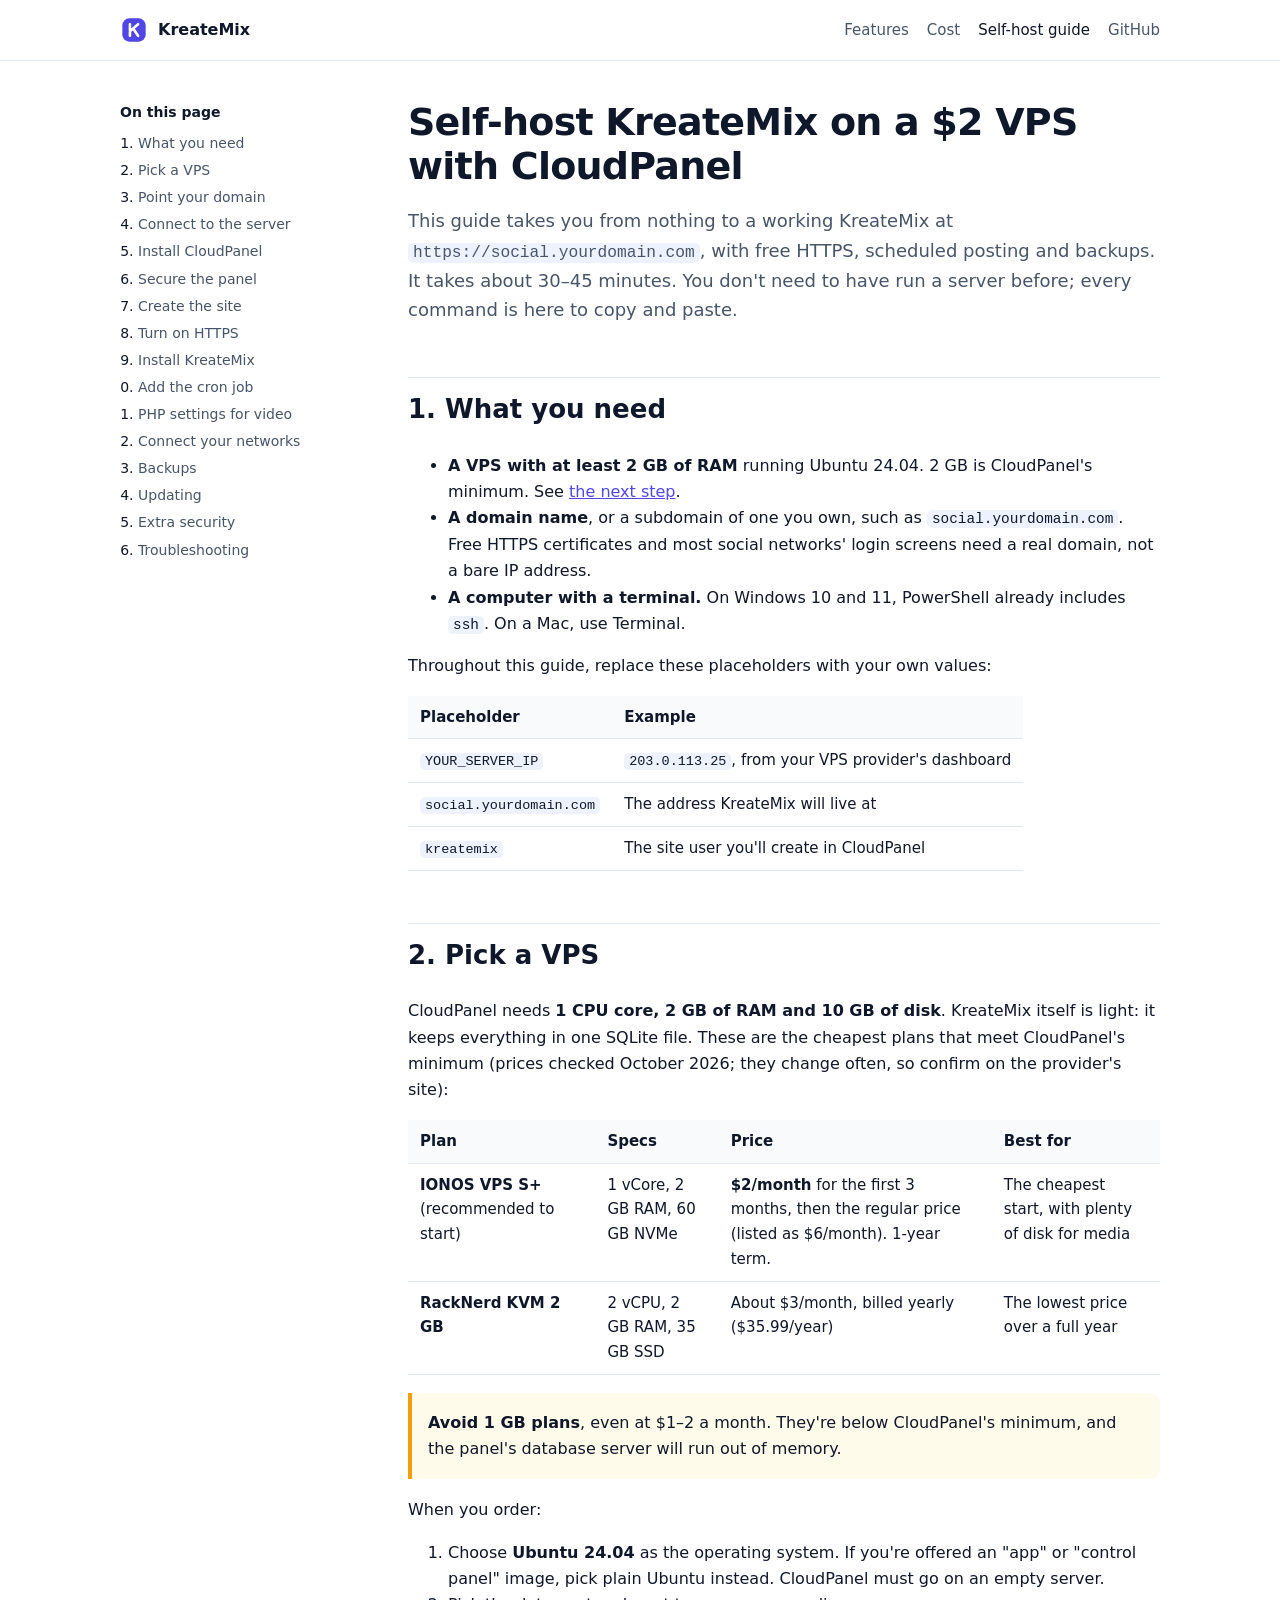
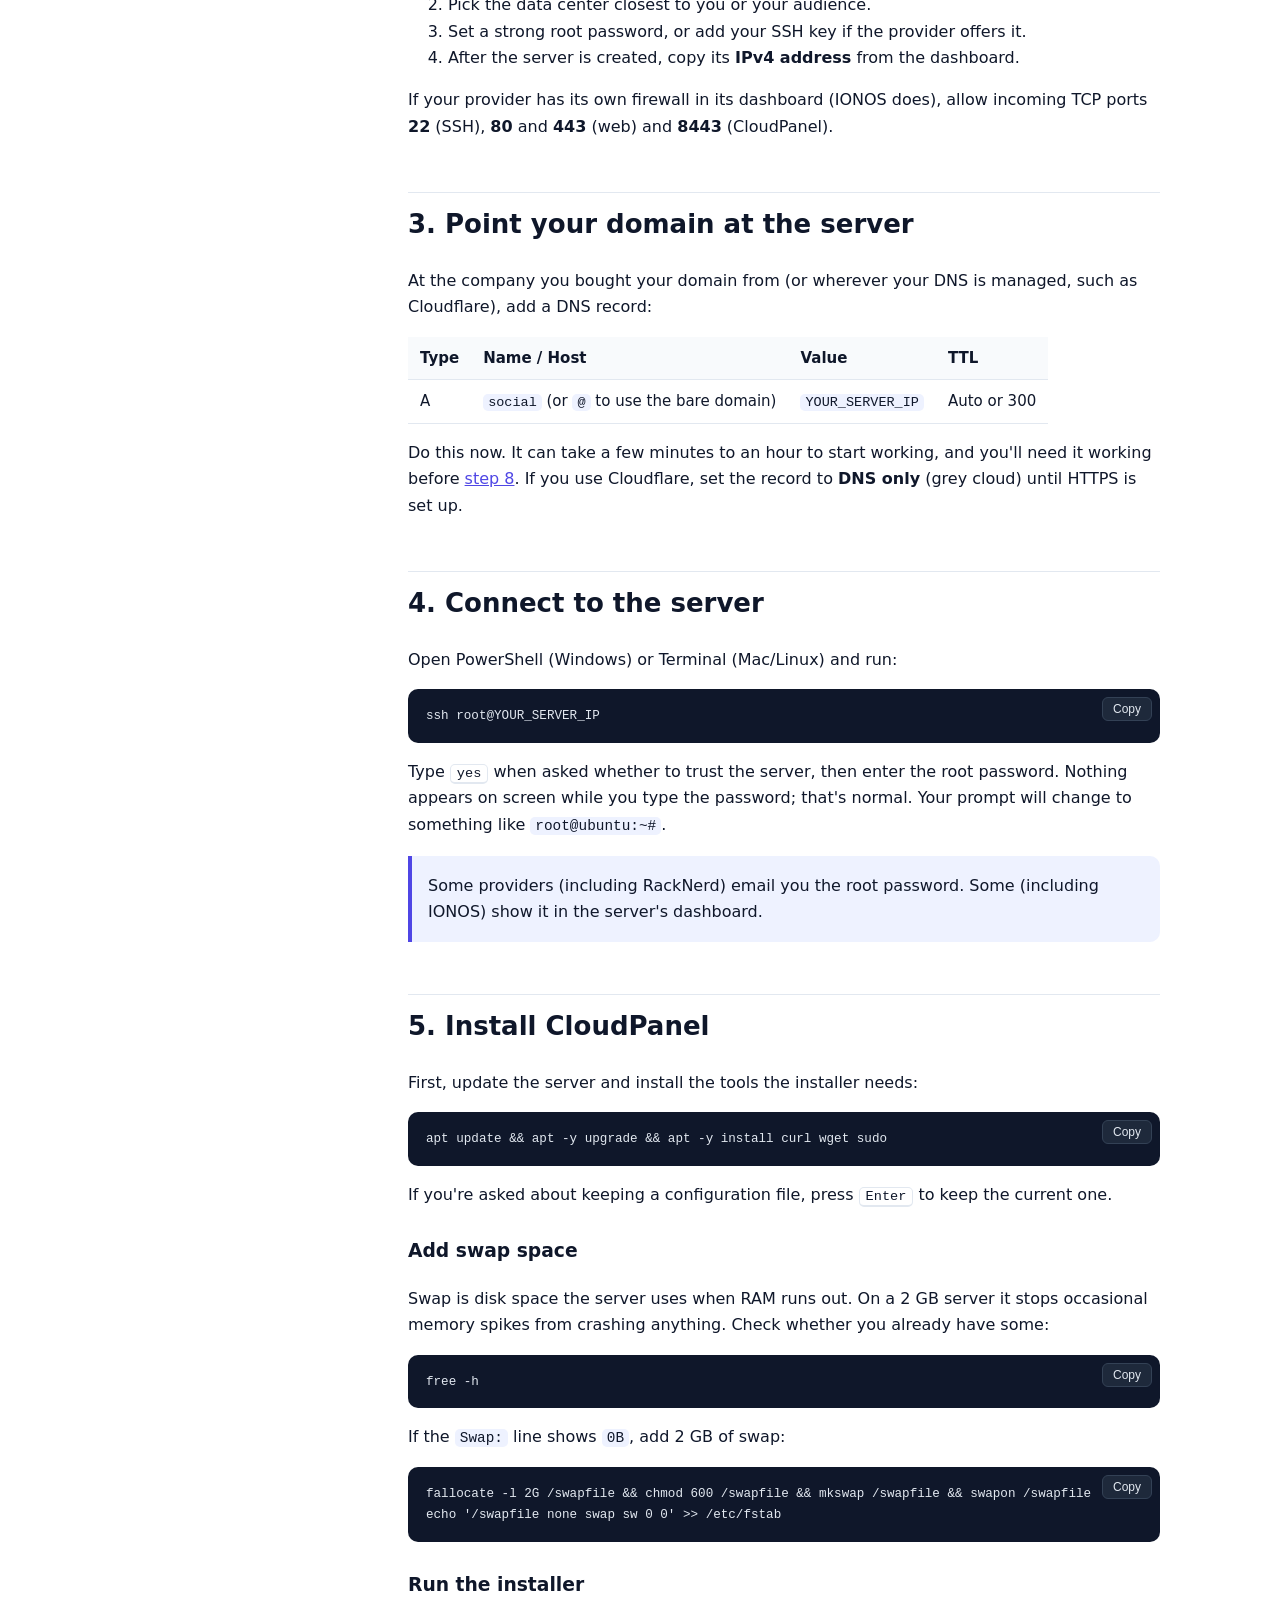
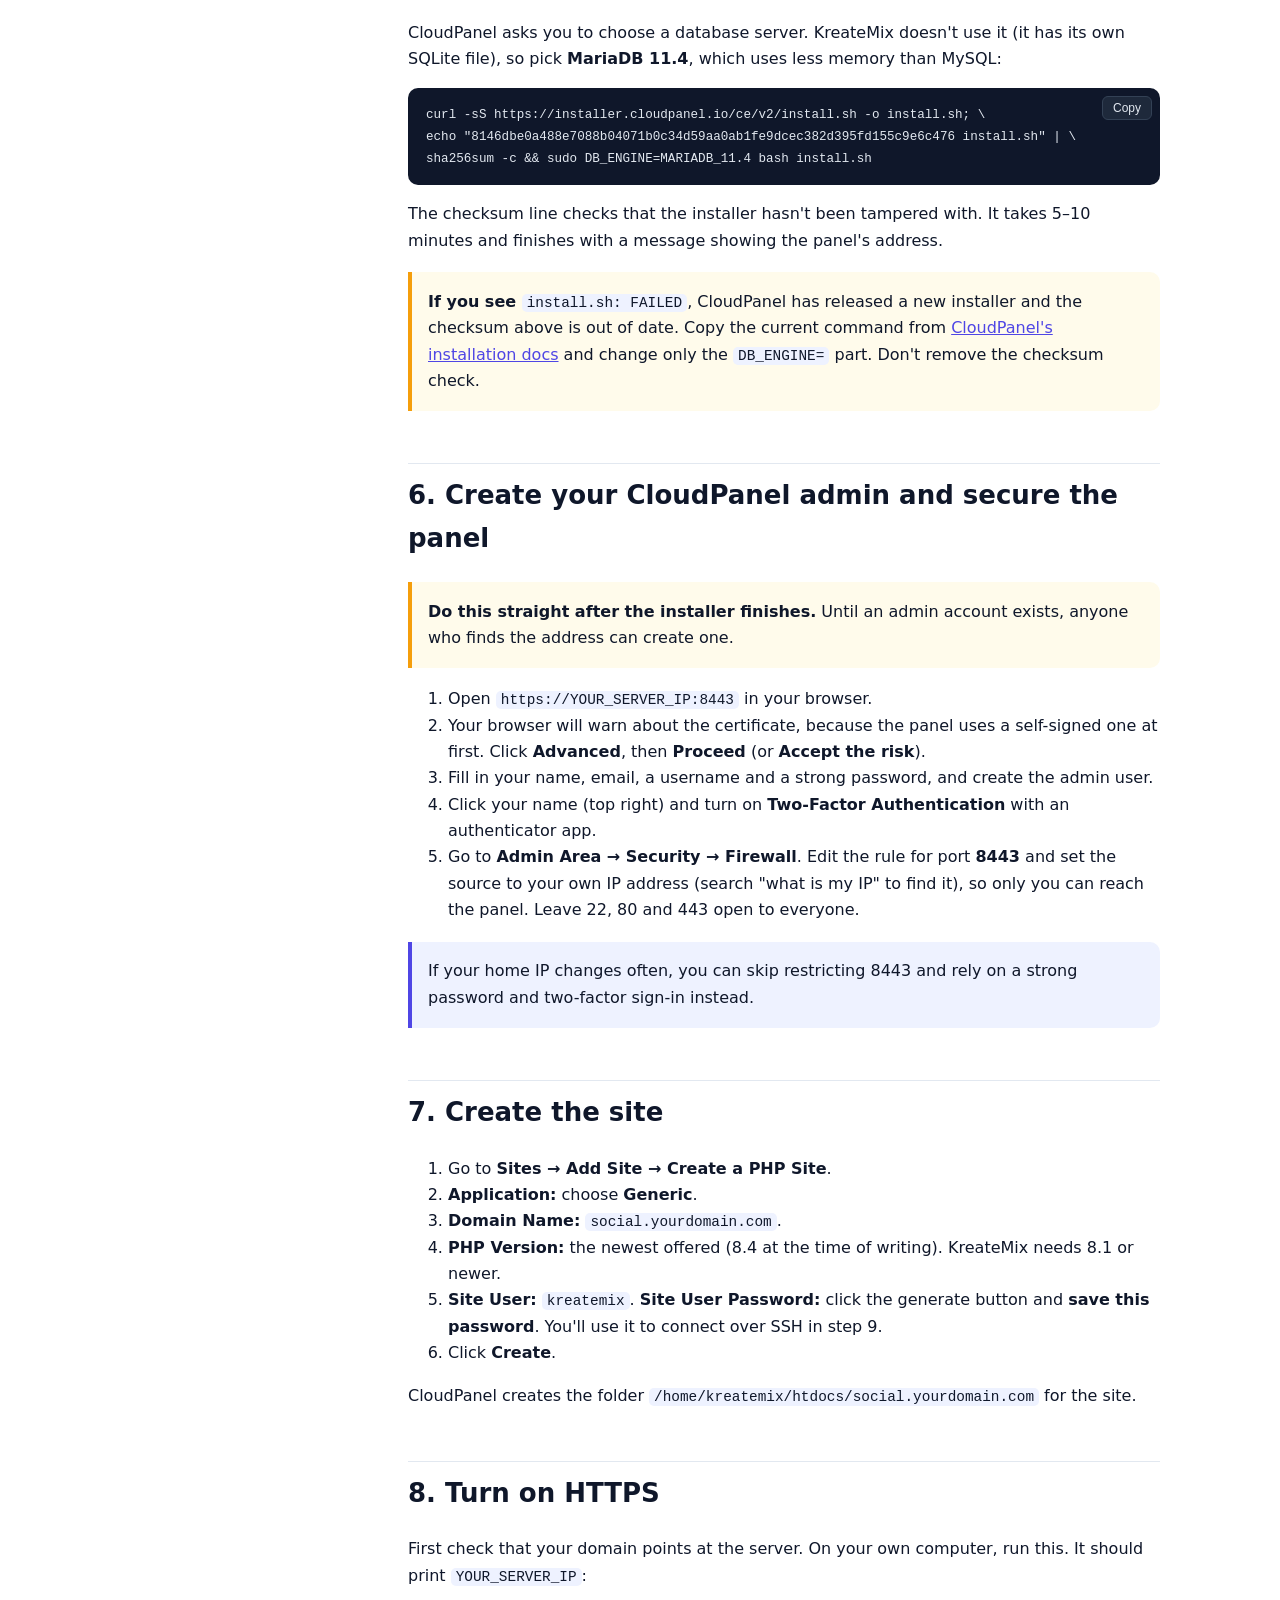
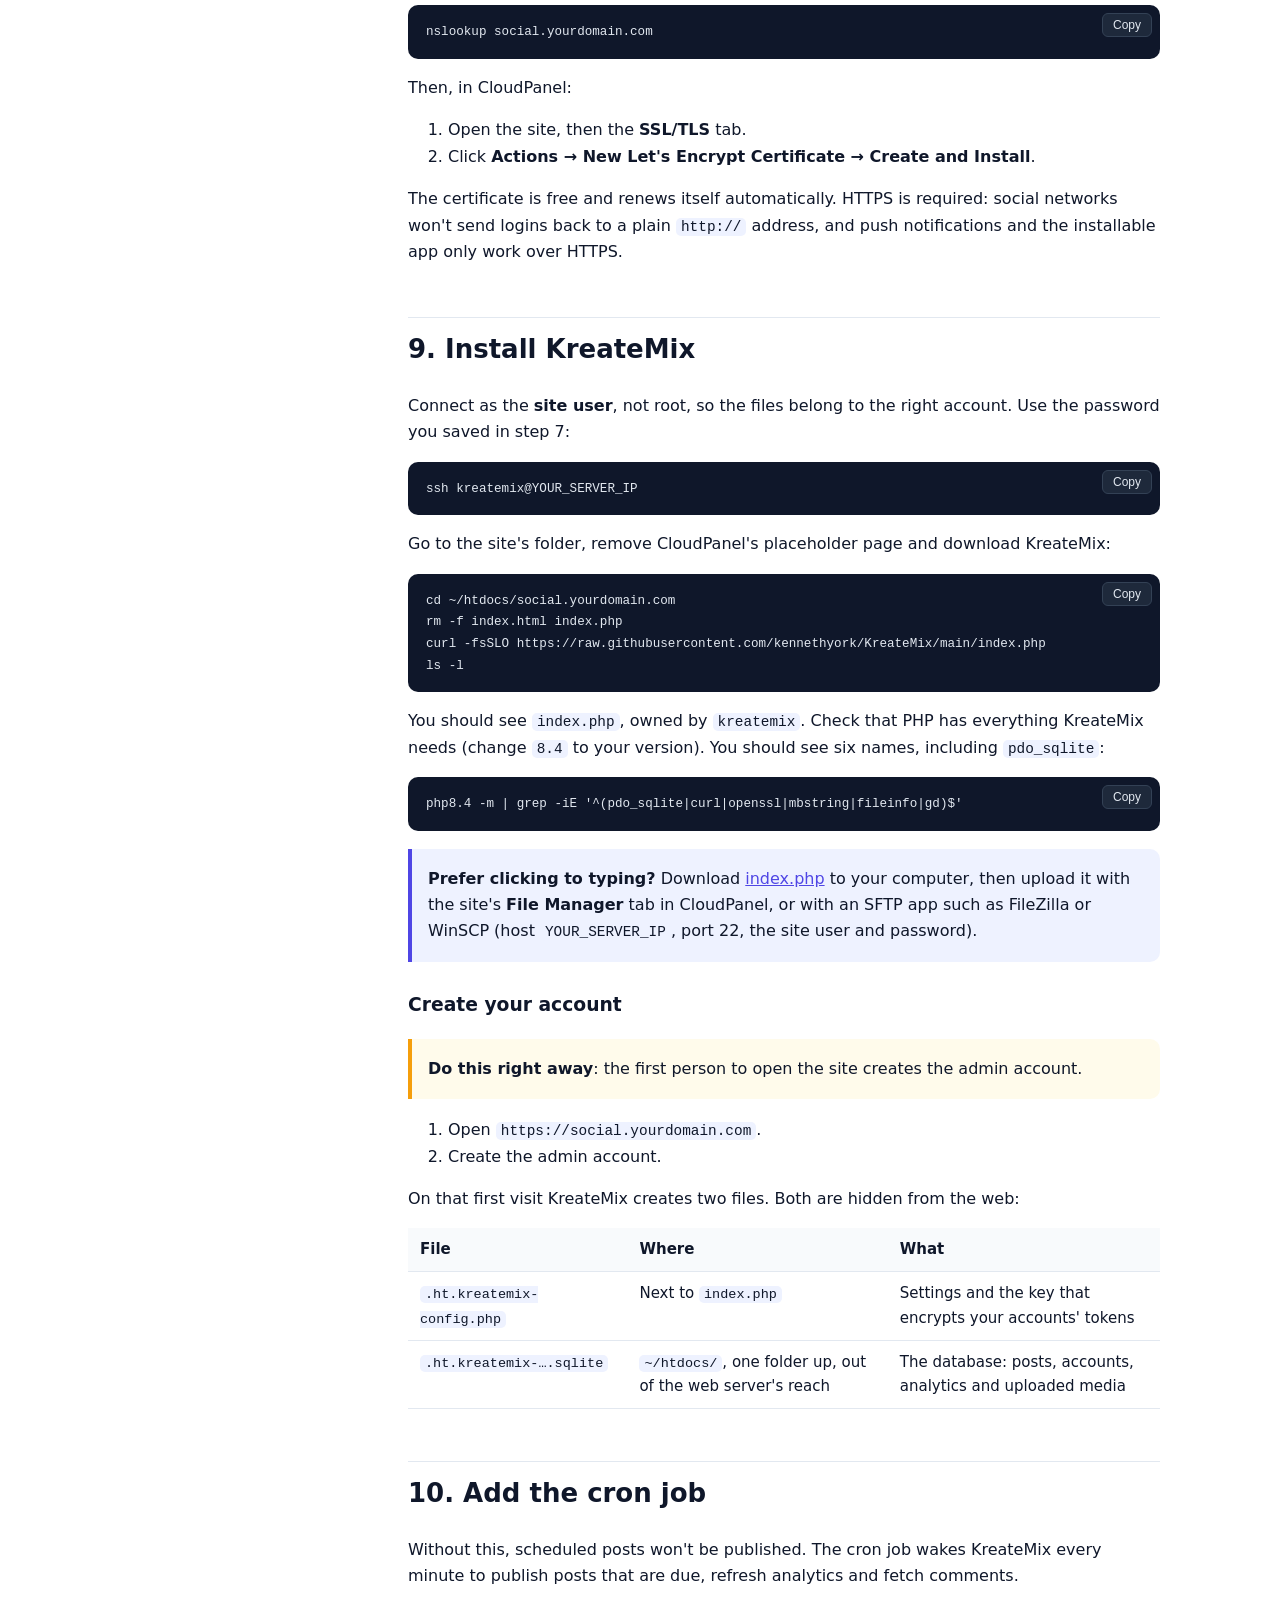
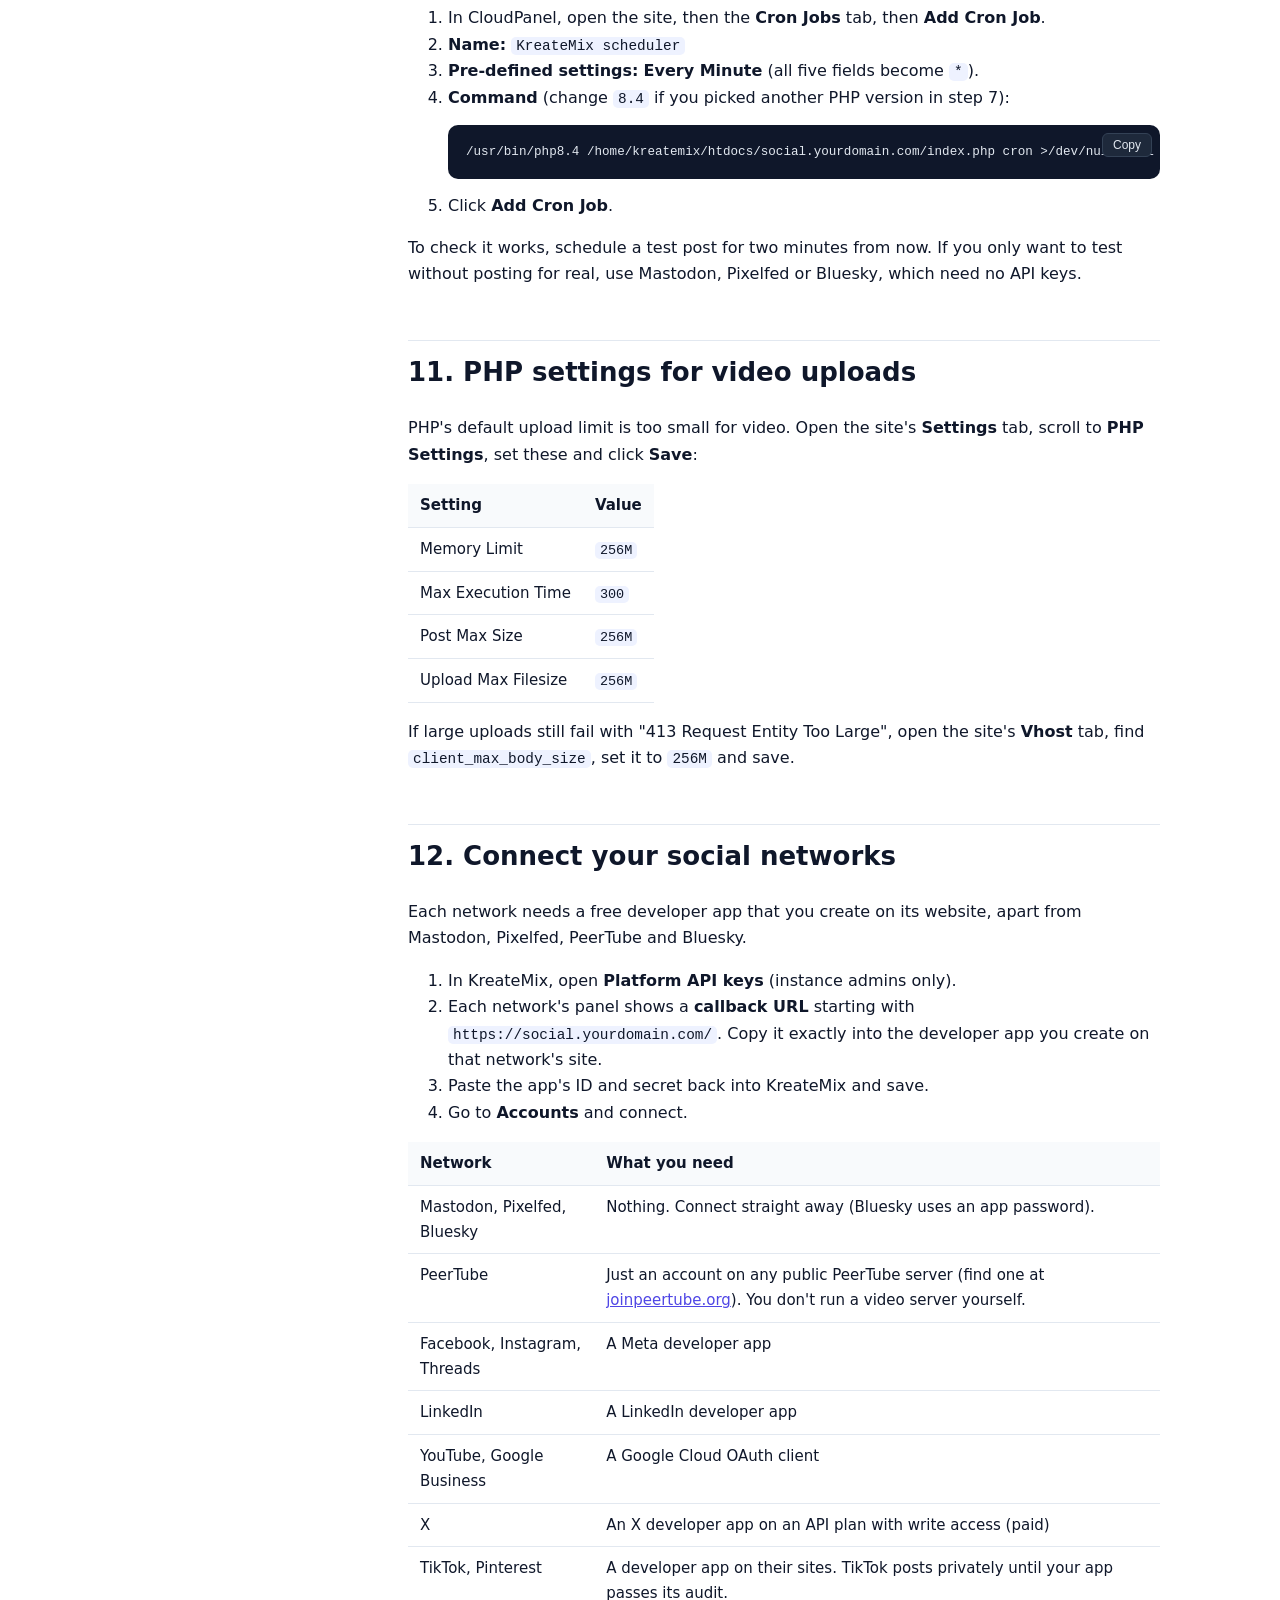
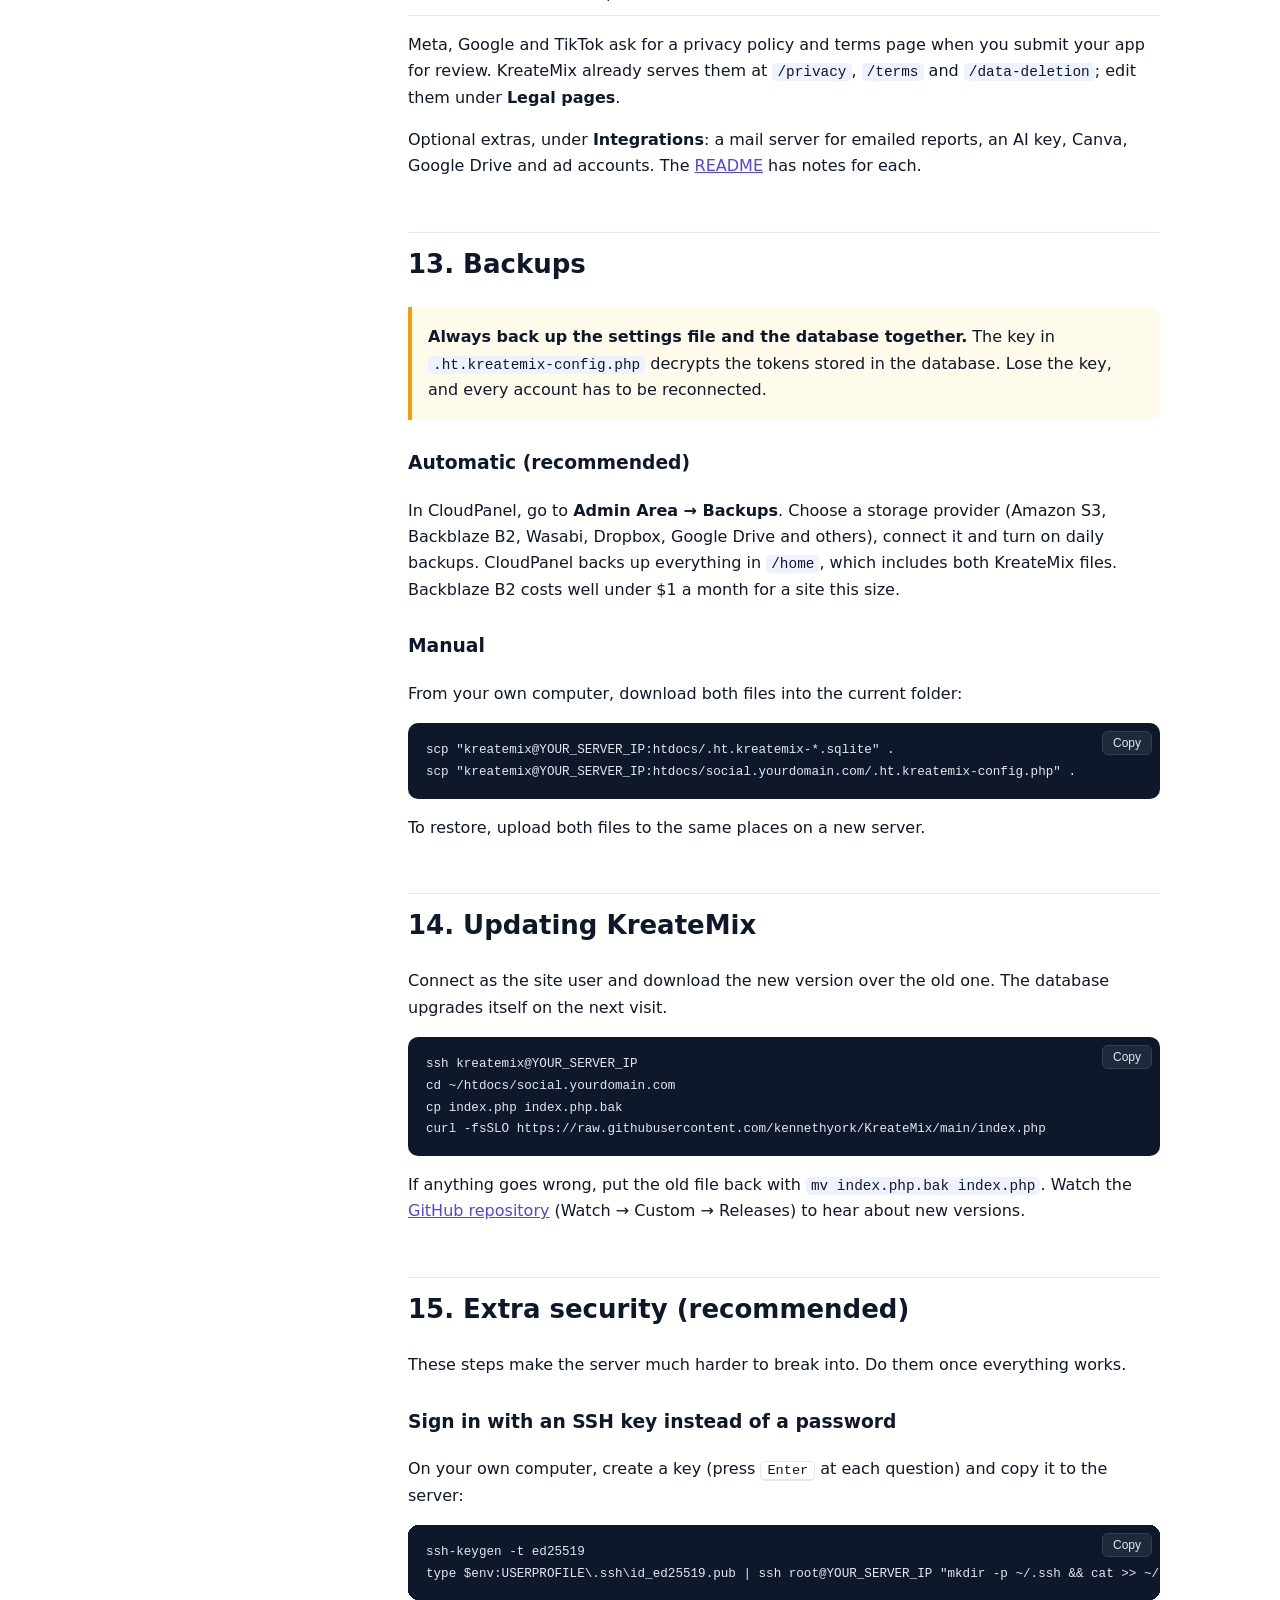
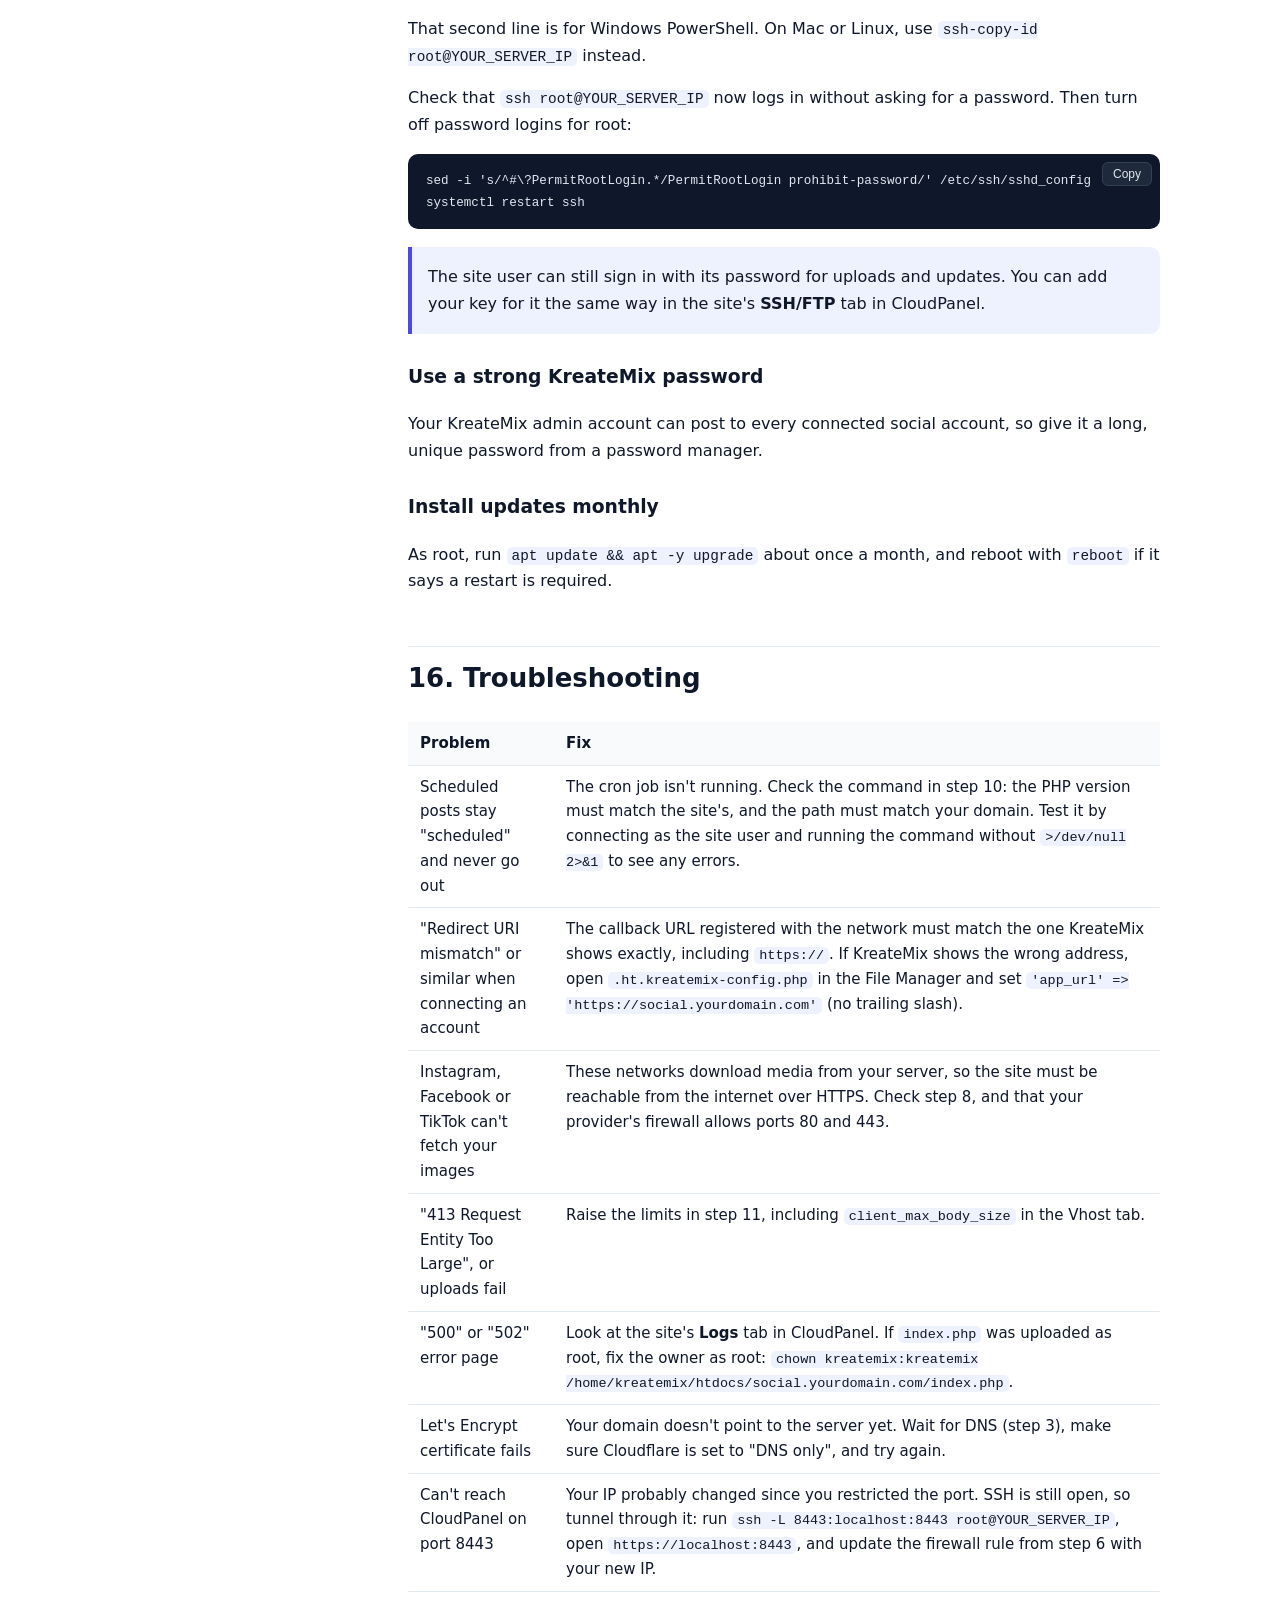
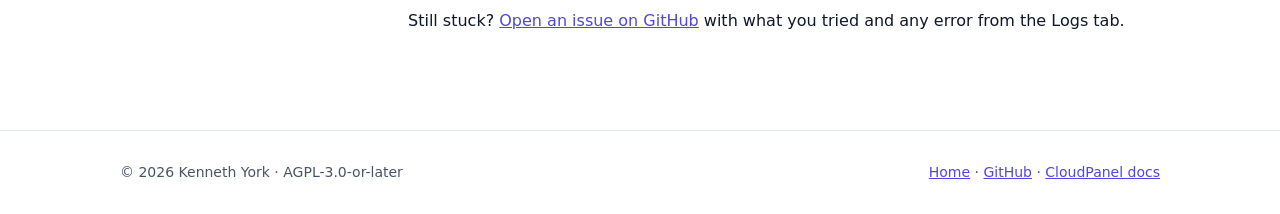
==== docs/self-host.html @ d2e367a1 "Add PeerTube provider for long-form video Posts to any public PeerTube server, so no video server of" ====
<!doctype html>
<html lang="en">
<head>
<meta charset="utf-8">
<meta name="viewport" content="width=device-width, initial-scale=1">
<title>Self-host KreateMix on a $2 VPS with CloudPanel</title>
<meta name="description" content="Step-by-step guide: rent a cheap VPS, install CloudPanel, and run KreateMix with HTTPS, cron and backups.">
<meta name="theme-color" content="#4f46e5">
<link rel="icon" href="favicon.svg" type="image/svg+xml">
<link rel="stylesheet" href="style.css">
</head>
<body>

<header class="top">
  <div class="wrap">
    <a class="brand" href="./"><img src="favicon.svg" alt="">KreateMix</a>
    <nav>
      <a href="./#features">Features</a>
      <a href="./#cost">Cost</a>
      <a href="self-host.html" aria-current="page">Self-host guide</a>
      <a href="https://github.com/kennethyork/KreateMix">GitHub</a>
    </nav>
  </div>
</header>

<div class="wrap guide">
  <aside class="toc">
    <strong>On this page</strong>
    <ol>
      <li><a href="#need">What you need</a></li>
      <li><a href="#vps">Pick a VPS</a></li>
      <li><a href="#dns">Point your domain</a></li>
      <li><a href="#ssh">Connect to the server</a></li>
      <li><a href="#cloudpanel">Install CloudPanel</a></li>
      <li><a href="#admin">Secure the panel</a></li>
      <li><a href="#site">Create the site</a></li>
      <li><a href="#ssl">Turn on HTTPS</a></li>
      <li><a href="#install">Install KreateMix</a></li>
      <li><a href="#cron">Add the cron job</a></li>
      <li><a href="#php">PHP settings for video</a></li>
      <li><a href="#platforms">Connect your networks</a></li>
      <li><a href="#backups">Backups</a></li>
      <li><a href="#updates">Updating</a></li>
      <li><a href="#harden">Extra security</a></li>
      <li><a href="#trouble">Troubleshooting</a></li>
    </ol>
  </aside>

  <article class="content">
    <h1>Self-host KreateMix on a $2 VPS with CloudPanel</h1>
    <p class="lead">This guide takes you from nothing to a working KreateMix at <code>https://social.yourdomain.com</code>, with free HTTPS, scheduled posting and backups. It takes about 30–45 minutes. You don't need to have run a server before; every command is here to copy and paste.</p>

    <h2 id="need">1. What you need</h2>
    <ul>
      <li><strong>A VPS with at least 2 GB of RAM</strong> running Ubuntu 24.04. 2 GB is CloudPanel's minimum. See <a href="#vps">the next step</a>.</li>
      <li><strong>A domain name</strong>, or a subdomain of one you own, such as <code>social.yourdomain.com</code>. Free HTTPS certificates and most social networks' login screens need a real domain, not a bare IP address.</li>
      <li><strong>A computer with a terminal.</strong> On Windows 10 and 11, PowerShell already includes <code>ssh</code>. On a Mac, use Terminal.</li>
    </ul>
    <p>Throughout this guide, replace these placeholders with your own values:</p>
    <table>
      <tr><th>Placeholder</th><th>Example</th></tr>
      <tr><td><code>YOUR_SERVER_IP</code></td><td><code>203.0.113.25</code>, from your VPS provider's dashboard</td></tr>
      <tr><td><code>social.yourdomain.com</code></td><td>The address KreateMix will live at</td></tr>
      <tr><td><code>kreatemix</code></td><td>The site user you'll create in CloudPanel</td></tr>
    </table>

    <h2 id="vps">2. Pick a VPS</h2>
    <p>CloudPanel needs <strong>1 CPU core, 2 GB of RAM and 10 GB of disk</strong>. KreateMix itself is light: it keeps everything in one SQLite file. These are the cheapest plans that meet CloudPanel's minimum (prices checked October 2026; they change often, so confirm on the provider's site):</p>
    <table>
      <tr><th>Plan</th><th>Specs</th><th>Price</th><th>Best for</th></tr>
      <tr>
        <td><strong>IONOS VPS S+</strong> (recommended to start)</td>
        <td>1 vCore, 2 GB RAM, 60 GB NVMe</td>
        <td><strong>$2/month</strong> for the first 3 months, then the regular price (listed as $6/month). 1-year term.</td>
        <td>The cheapest start, with plenty of disk for media</td>
      </tr>
      <tr>
        <td><strong>RackNerd KVM 2 GB</strong></td>
        <td>2 vCPU, 2 GB RAM, 35 GB SSD</td>
        <td>About $3/month, billed yearly ($35.99/year)</td>
        <td>The lowest price over a full year</td>
      </tr>
    </table>
    <div class="warn">
      <p><strong>Avoid 1 GB plans</strong>, even at $1–2 a month. They're below CloudPanel's minimum, and the panel's database server will run out of memory.</p>
    </div>
    <p>When you order:</p>
    <ol>
      <li>Choose <strong>Ubuntu 24.04</strong> as the operating system. If you're offered an "app" or "control panel" image, pick plain Ubuntu instead. CloudPanel must go on an empty server.</li>
      <li>Pick the data center closest to you or your audience.</li>
      <li>Set a strong root password, or add your SSH key if the provider offers it.</li>
      <li>After the server is created, copy its <strong>IPv4 address</strong> from the dashboard.</li>
    </ol>
    <p>If your provider has its own firewall in its dashboard (IONOS does), allow incoming TCP ports <strong>22</strong> (SSH), <strong>80</strong> and <strong>443</strong> (web) and <strong>8443</strong> (CloudPanel).</p>

    <h2 id="dns">3. Point your domain at the server</h2>
    <p>At the company you bought your domain from (or wherever your DNS is managed, such as Cloudflare), add a DNS record:</p>
    <table>
      <tr><th>Type</th><th>Name / Host</th><th>Value</th><th>TTL</th></tr>
      <tr><td>A</td><td><code>social</code> (or <code>@</code> to use the bare domain)</td><td><code>YOUR_SERVER_IP</code></td><td>Auto or 300</td></tr>
    </table>
    <p>Do this now. It can take a few minutes to an hour to start working, and you'll need it working before <a href="#ssl">step 8</a>. If you use Cloudflare, set the record to <strong>DNS only</strong> (grey cloud) until HTTPS is set up.</p>

    <h2 id="ssh">4. Connect to the server</h2>
    <p>Open PowerShell (Windows) or Terminal (Mac/Linux) and run:</p>
    <pre><code>ssh root@YOUR_SERVER_IP</code></pre>
    <p>Type <kbd>yes</kbd> when asked whether to trust the server, then enter the root password. Nothing appears on screen while you type the password; that's normal. Your prompt will change to something like <code>root@ubuntu:~#</code>.</p>
    <div class="note"><p>Some providers (including RackNerd) email you the root password. Some (including IONOS) show it in the server's dashboard.</p></div>

    <h2 id="cloudpanel">5. Install CloudPanel</h2>
    <p>First, update the server and install the tools the installer needs:</p>
    <pre><code>apt update &amp;&amp; apt -y upgrade &amp;&amp; apt -y install curl wget sudo</code></pre>
    <p>If you're asked about keeping a configuration file, press <kbd>Enter</kbd> to keep the current one.</p>

    <h3>Add swap space</h3>
    <p>Swap is disk space the server uses when RAM runs out. On a 2 GB server it stops occasional memory spikes from crashing anything. Check whether you already have some:</p>
    <pre><code>free -h</code></pre>
    <p>If the <code>Swap:</code> line shows <code>0B</code>, add 2 GB of swap:</p>
    <pre><code>fallocate -l 2G /swapfile &amp;&amp; chmod 600 /swapfile &amp;&amp; mkswap /swapfile &amp;&amp; swapon /swapfile
echo '/swapfile none swap sw 0 0' &gt;&gt; /etc/fstab</code></pre>

    <h3>Run the installer</h3>
    <p>CloudPanel asks you to choose a database server. KreateMix doesn't use it (it has its own SQLite file), so pick <strong>MariaDB 11.4</strong>, which uses less memory than MySQL:</p>
    <pre><code>curl -sS https://installer.cloudpanel.io/ce/v2/install.sh -o install.sh; \
echo "8146dbe0a488e7088b04071b0c34d59aa0ab1fe9dcec382d395fd155c9e6c476 install.sh" | \
sha256sum -c &amp;&amp; sudo DB_ENGINE=MARIADB_11.4 bash install.sh</code></pre>
    <p>The checksum line checks that the installer hasn't been tampered with. It takes 5–10 minutes and finishes with a message showing the panel's address.</p>
    <div class="warn">
      <p><strong>If you see <code>install.sh: FAILED</code></strong>, CloudPanel has released a new installer and the checksum above is out of date. Copy the current command from <a href="https://www.cloudpanel.io/docs/v2/getting-started/other/">CloudPanel's installation docs</a> and change only the <code>DB_ENGINE=</code> part. Don't remove the checksum check.</p>
    </div>

    <h2 id="admin">6. Create your CloudPanel admin and secure the panel</h2>
    <div class="warn"><p><strong>Do this straight after the installer finishes.</strong> Until an admin account exists, anyone who finds the address can create one.</p></div>
    <ol>
      <li>Open <code>https://YOUR_SERVER_IP:8443</code> in your browser.</li>
      <li>Your browser will warn about the certificate, because the panel uses a self-signed one at first. Click <strong>Advanced</strong>, then <strong>Proceed</strong> (or <strong>Accept the risk</strong>).</li>
      <li>Fill in your name, email, a username and a strong password, and create the admin user.</li>
      <li>Click your name (top right) and turn on <strong>Two-Factor Authentication</strong> with an authenticator app.</li>
      <li>Go to <strong>Admin Area → Security → Firewall</strong>. Edit the rule for port <strong>8443</strong> and set the source to your own IP address (search "what is my IP" to find it), so only you can reach the panel. Leave 22, 80 and 443 open to everyone.</li>
    </ol>
    <div class="note"><p>If your home IP changes often, you can skip restricting 8443 and rely on a strong password and two-factor sign-in instead.</p></div>

    <h2 id="site">7. Create the site</h2>
    <ol>
      <li>Go to <strong>Sites → Add Site → Create a PHP Site</strong>.</li>
      <li><strong>Application:</strong> choose <strong>Generic</strong>.</li>
      <li><strong>Domain Name:</strong> <code>social.yourdomain.com</code>.</li>
      <li><strong>PHP Version:</strong> the newest offered (8.4 at the time of writing). KreateMix needs 8.1 or newer.</li>
      <li><strong>Site User:</strong> <code>kreatemix</code>. <strong>Site User Password:</strong> click the generate button and <strong>save this password</strong>. You'll use it to connect over SSH in step 9.</li>
      <li>Click <strong>Create</strong>.</li>
    </ol>
    <p>CloudPanel creates the folder <code>/home/kreatemix/htdocs/social.yourdomain.com</code> for the site.</p>

    <h2 id="ssl">8. Turn on HTTPS</h2>
    <p>First check that your domain points at the server. On your own computer, run this. It should print <code>YOUR_SERVER_IP</code>:</p>
    <pre><code>nslookup social.yourdomain.com</code></pre>
    <p>Then, in CloudPanel:</p>
    <ol>
      <li>Open the site, then the <strong>SSL/TLS</strong> tab.</li>
      <li>Click <strong>Actions → New Let's Encrypt Certificate → Create and Install</strong>.</li>
    </ol>
    <p>The certificate is free and renews itself automatically. HTTPS is required: social networks won't send logins back to a plain <code>http://</code> address, and push notifications and the installable app only work over HTTPS.</p>

    <h2 id="install">9. Install KreateMix</h2>
    <p>Connect as the <strong>site user</strong>, not root, so the files belong to the right account. Use the password you saved in step 7:</p>
    <pre><code>ssh kreatemix@YOUR_SERVER_IP</code></pre>
    <p>Go to the site's folder, remove CloudPanel's placeholder page and download KreateMix:</p>
    <pre><code>cd ~/htdocs/social.yourdomain.com
rm -f index.html index.php
curl -fsSLO https://raw.githubusercontent.com/kennethyork/KreateMix/main/index.php
ls -l</code></pre>
    <p>You should see <code>index.php</code>, owned by <code>kreatemix</code>. Check that PHP has everything KreateMix needs (change <code>8.4</code> to your version). You should see six names, including <code>pdo_sqlite</code>:</p>
    <pre><code>php8.4 -m | grep -iE '^(pdo_sqlite|curl|openssl|mbstring|fileinfo|gd)$'</code></pre>
    <div class="note"><p><strong>Prefer clicking to typing?</strong> Download <a href="https://github.com/kennethyork/KreateMix/raw/main/index.php">index.php</a> to your computer, then upload it with the site's <strong>File Manager</strong> tab in CloudPanel, or with an SFTP app such as FileZilla or WinSCP (host <code>YOUR_SERVER_IP</code>, port 22, the site user and password).</p></div>

    <h3>Create your account</h3>
    <div class="warn"><p><strong>Do this right away</strong>: the first person to open the site creates the admin account.</p></div>
    <ol>
      <li>Open <code>https://social.yourdomain.com</code>.</li>
      <li>Create the admin account.</li>
    </ol>
    <p>On that first visit KreateMix creates two files. Both are hidden from the web:</p>
    <table>
      <tr><th>File</th><th>Where</th><th>What</th></tr>
      <tr><td><code>.ht.kreatemix-config.php</code></td><td>Next to <code>index.php</code></td><td>Settings and the key that encrypts your accounts' tokens</td></tr>
      <tr><td><code>.ht.kreatemix-….sqlite</code></td><td><code>~/htdocs/</code>, one folder up, out of the web server's reach</td><td>The database: posts, accounts, analytics and uploaded media</td></tr>
    </table>

    <h2 id="cron">10. Add the cron job</h2>
    <p>Without this, scheduled posts won't be published. The cron job wakes KreateMix every minute to publish posts that are due, refresh analytics and fetch comments.</p>
    <ol>
      <li>In CloudPanel, open the site, then the <strong>Cron Jobs</strong> tab, then <strong>Add Cron Job</strong>.</li>
      <li><strong>Name:</strong> <code>KreateMix scheduler</code></li>
      <li><strong>Pre-defined settings:</strong> <strong>Every Minute</strong> (all five fields become <code>*</code>).</li>
      <li><strong>Command</strong> (change <code>8.4</code> if you picked another PHP version in step 7):
        <pre><code>/usr/bin/php8.4 /home/kreatemix/htdocs/social.yourdomain.com/index.php cron &gt;/dev/null 2&gt;&amp;1</code></pre>
      </li>
      <li>Click <strong>Add Cron Job</strong>.</li>
    </ol>
    <p>To check it works, schedule a test post for two minutes from now. If you only want to test without posting for real, use Mastodon, Pixelfed or Bluesky, which need no API keys.</p>

    <h2 id="php">11. PHP settings for video uploads</h2>
    <p>PHP's default upload limit is too small for video. Open the site's <strong>Settings</strong> tab, scroll to <strong>PHP Settings</strong>, set these and click <strong>Save</strong>:</p>
    <table>
      <tr><th>Setting</th><th>Value</th></tr>
      <tr><td>Memory Limit</td><td><code>256M</code></td></tr>
      <tr><td>Max Execution Time</td><td><code>300</code></td></tr>
      <tr><td>Post Max Size</td><td><code>256M</code></td></tr>
      <tr><td>Upload Max Filesize</td><td><code>256M</code></td></tr>
    </table>
    <p>If large uploads still fail with "413 Request Entity Too Large", open the site's <strong>Vhost</strong> tab, find <code>client_max_body_size</code>, set it to <code>256M</code> and save.</p>

    <h2 id="platforms">12. Connect your social networks</h2>
    <p>Each network needs a free developer app that you create on its website, apart from Mastodon, Pixelfed, PeerTube and Bluesky.</p>
    <ol>
      <li>In KreateMix, open <strong>Platform API keys</strong> (instance admins only).</li>
      <li>Each network's panel shows a <strong>callback URL</strong> starting with <code>https://social.yourdomain.com/</code>. Copy it exactly into the developer app you create on that network's site.</li>
      <li>Paste the app's ID and secret back into KreateMix and save.</li>
      <li>Go to <strong>Accounts</strong> and connect.</li>
    </ol>
    <table>
      <tr><th>Network</th><th>What you need</th></tr>
      <tr><td>Mastodon, Pixelfed, Bluesky</td><td>Nothing. Connect straight away (Bluesky uses an app password).</td></tr>
      <tr><td>PeerTube</td><td>Just an account on any public PeerTube server (find one at <a href="https://joinpeertube.org/browse-content">joinpeertube.org</a>). You don't run a video server yourself.</td></tr>
      <tr><td>Facebook, Instagram, Threads</td><td>A Meta developer app</td></tr>
      <tr><td>LinkedIn</td><td>A LinkedIn developer app</td></tr>
      <tr><td>YouTube, Google Business</td><td>A Google Cloud OAuth client</td></tr>
      <tr><td>X</td><td>An X developer app on an API plan with write access (paid)</td></tr>
      <tr><td>TikTok, Pinterest</td><td>A developer app on their sites. TikTok posts privately until your app passes its audit.</td></tr>
    </table>
    <p>Meta, Google and TikTok ask for a privacy policy and terms page when you submit your app for review. KreateMix already serves them at <code>/privacy</code>, <code>/terms</code> and <code>/data-deletion</code>; edit them under <strong>Legal pages</strong>.</p>
    <p>Optional extras, under <strong>Integrations</strong>: a mail server for emailed reports, an AI key, Canva, Google Drive and ad accounts. The <a href="https://github.com/kennethyork/KreateMix#readme">README</a> has notes for each.</p>

    <h2 id="backups">13. Backups</h2>
    <div class="warn"><p><strong>Always back up the settings file and the database together.</strong> The key in <code>.ht.kreatemix-config.php</code> decrypts the tokens stored in the database. Lose the key, and every account has to be reconnected.</p></div>
    <h3>Automatic (recommended)</h3>
    <p>In CloudPanel, go to <strong>Admin Area → Backups</strong>. Choose a storage provider (Amazon S3, Backblaze B2, Wasabi, Dropbox, Google Drive and others), connect it and turn on daily backups. CloudPanel backs up everything in <code>/home</code>, which includes both KreateMix files. Backblaze B2 costs well under $1 a month for a site this size.</p>
    <h3>Manual</h3>
    <p>From your own computer, download both files into the current folder:</p>
    <pre><code>scp "kreatemix@YOUR_SERVER_IP:htdocs/.ht.kreatemix-*.sqlite" .
scp "kreatemix@YOUR_SERVER_IP:htdocs/social.yourdomain.com/.ht.kreatemix-config.php" .</code></pre>
    <p>To restore, upload both files to the same places on a new server.</p>

    <h2 id="updates">14. Updating KreateMix</h2>
    <p>Connect as the site user and download the new version over the old one. The database upgrades itself on the next visit.</p>
    <pre><code>ssh kreatemix@YOUR_SERVER_IP
cd ~/htdocs/social.yourdomain.com
cp index.php index.php.bak
curl -fsSLO https://raw.githubusercontent.com/kennethyork/KreateMix/main/index.php</code></pre>
    <p>If anything goes wrong, put the old file back with <code>mv index.php.bak index.php</code>. Watch the <a href="https://github.com/kennethyork/KreateMix">GitHub repository</a> (Watch → Custom → Releases) to hear about new versions.</p>

    <h2 id="harden">15. Extra security (recommended)</h2>
    <p>These steps make the server much harder to break into. Do them once everything works.</p>
    <h3>Sign in with an SSH key instead of a password</h3>
    <p>On your own computer, create a key (press <kbd>Enter</kbd> at each question) and copy it to the server:</p>
    <pre><code>ssh-keygen -t ed25519
type $env:USERPROFILE\.ssh\id_ed25519.pub | ssh root@YOUR_SERVER_IP "mkdir -p ~/.ssh &amp;&amp; cat &gt;&gt; ~/.ssh/authorized_keys"</code></pre>
    <p>That second line is for Windows PowerShell. On Mac or Linux, use <code>ssh-copy-id root@YOUR_SERVER_IP</code> instead.</p>
    <p>Check that <code>ssh root@YOUR_SERVER_IP</code> now logs in without asking for a password. Then turn off password logins for root:</p>
    <pre><code>sed -i 's/^#\?PermitRootLogin.*/PermitRootLogin prohibit-password/' /etc/ssh/sshd_config
systemctl restart ssh</code></pre>
    <div class="note"><p>The site user can still sign in with its password for uploads and updates. You can add your key for it the same way in the site's <strong>SSH/FTP</strong> tab in CloudPanel.</p></div>
    <h3>Use a strong KreateMix password</h3>
    <p>Your KreateMix admin account can post to every connected social account, so give it a long, unique password from a password manager.</p>
    <h3>Install updates monthly</h3>
    <p>As root, run <code>apt update &amp;&amp; apt -y upgrade</code> about once a month, and reboot with <code>reboot</code> if it says a restart is required.</p>

    <h2 id="trouble">16. Troubleshooting</h2>
    <table>
      <tr><th>Problem</th><th>Fix</th></tr>
      <tr>
        <td>Scheduled posts stay "scheduled" and never go out</td>
        <td>The cron job isn't running. Check the command in step 10: the PHP version must match the site's, and the path must match your domain. Test it by connecting as the site user and running the command without <code>&gt;/dev/null 2&gt;&amp;1</code> to see any errors.</td>
      </tr>
      <tr>
        <td>"Redirect URI mismatch" or similar when connecting an account</td>
        <td>The callback URL registered with the network must match the one KreateMix shows exactly, including <code>https://</code>. If KreateMix shows the wrong address, open <code>.ht.kreatemix-config.php</code> in the File Manager and set <code>'app_url' =&gt; 'https://social.yourdomain.com'</code> (no trailing slash).</td>
      </tr>
      <tr>
        <td>Instagram, Facebook or TikTok can't fetch your images</td>
        <td>These networks download media from your server, so the site must be reachable from the internet over HTTPS. Check step 8, and that your provider's firewall allows ports 80 and 443.</td>
      </tr>
      <tr>
        <td>"413 Request Entity Too Large", or uploads fail</td>
        <td>Raise the limits in step 11, including <code>client_max_body_size</code> in the Vhost tab.</td>
      </tr>
      <tr>
        <td>"500" or "502" error page</td>
        <td>Look at the site's <strong>Logs</strong> tab in CloudPanel. If <code>index.php</code> was uploaded as root, fix the owner as root: <code>chown kreatemix:kreatemix /home/kreatemix/htdocs/social.yourdomain.com/index.php</code>.</td>
      </tr>
      <tr>
        <td>Let's Encrypt certificate fails</td>
        <td>Your domain doesn't point to the server yet. Wait for DNS (step 3), make sure Cloudflare is set to "DNS only", and try again.</td>
      </tr>
      <tr>
        <td>Can't reach CloudPanel on port 8443</td>
        <td>Your IP probably changed since you restricted the port. SSH is still open, so tunnel through it: run <code>ssh -L 8443:localhost:8443 root@YOUR_SERVER_IP</code>, open <code>https://localhost:8443</code>, and update the firewall rule from step 6 with your new IP.</td>
      </tr>
    </table>
    <p>Still stuck? <a href="https://github.com/kennethyork/KreateMix/issues">Open an issue on GitHub</a> with what you tried and any error from the Logs tab.</p>
  </article>
</div>

<footer>
  <div class="wrap">
    <span>© 2026 Kenneth York · AGPL-3.0-or-later</span>
    <span><a href="./">Home</a> · <a href="https://github.com/kennethyork/KreateMix">GitHub</a> · <a href="https://www.cloudpanel.io/docs/v2/">CloudPanel docs</a></span>
  </div>
</footer>

<script src="script.js"></script>
</body>
</html>
---- docs/style.css ----
:root {
  --accent: #4f46e5;
  --accent-soft: #eef2ff;
  --bg: #ffffff;
  --bg-alt: #f8fafc;
  --text: #0f172a;
  --muted: #475569;
  --border: #e2e8f0;
  --code-bg: #0f172a;
  --code-text: #e2e8f0;
  --warn-bg: #fffbeb;
  --warn-border: #f59e0b;
  --radius: 12px;
}
@media (prefers-color-scheme: dark) {
  :root {
    --accent: #7c74ff;
    --accent-soft: #1e1b4b;
    --bg: #0b1020;
    --bg-alt: #111827;
    --text: #e5e7eb;
    --muted: #9ca3af;
    --border: #1f2937;
    --code-bg: #020617;
    --warn-bg: #2a2111;
  }
}
* { box-sizing: border-box; }
html { scroll-behavior: smooth; scroll-padding-top: 80px; }
body {
  margin: 0;
  font: 16px/1.65 system-ui, -apple-system, "Segoe UI", Roboto, sans-serif;
  color: var(--text);
  background: var(--bg);
}
a { color: var(--accent); }
img, svg { max-width: 100%; }
.wrap { max-width: 1080px; margin: 0 auto; padding: 0 20px; }

/* Header */
.top {
  position: sticky; top: 0; z-index: 10;
  background: color-mix(in srgb, var(--bg) 88%, transparent);
  backdrop-filter: blur(8px);
  border-bottom: 1px solid var(--border);
}
.top .wrap { display: flex; align-items: center; gap: 20px; height: 60px; }
.brand { display: flex; align-items: center; gap: 10px; font-weight: 700; color: var(--text); text-decoration: none; }
.brand img { width: 28px; height: 28px; }
.top nav { margin-left: auto; display: flex; gap: 18px; flex-wrap: wrap; }
.top nav a { color: var(--muted); text-decoration: none; font-size: 15px; }
.top nav a:hover, .top nav a[aria-current] { color: var(--text); }

/* Buttons */
.btn {
  display: inline-block; padding: 11px 20px; border-radius: 10px;
  font-weight: 600; text-decoration: none; border: 1px solid var(--border); color: var(--text);
}
.btn.primary { background: var(--accent); border-color: var(--accent); color: #fff; }
.btn:hover { filter: brightness(1.08); }

/* Hero */
.hero { padding: 80px 0 60px; text-align: center; }
.hero h1 { font-size: clamp(32px, 5vw, 52px); line-height: 1.1; margin: 0 0 18px; letter-spacing: -0.02em; }
.hero p.lead { font-size: 19px; color: var(--muted); max-width: 680px; margin: 0 auto 30px; }
.hero .actions { display: flex; gap: 12px; justify-content: center; flex-wrap: wrap; }
.pill {
  display: inline-block; margin-bottom: 18px; padding: 4px 12px; border-radius: 999px;
  background: var(--accent-soft); color: var(--accent); font-size: 14px; font-weight: 600;
}

/* Sections */
section { padding: 56px 0; }
section.alt { background: var(--bg-alt); border-block: 1px solid var(--border); }
section h2 { font-size: 30px; margin: 0 0 10px; letter-spacing: -0.01em; }
section .sub { color: var(--muted); margin: 0 0 30px; }
.grid { display: grid; gap: 18px; grid-template-columns: repeat(auto-fit, minmax(240px, 1fr)); }
.card { background: var(--bg); border: 1px solid var(--border); border-radius: var(--radius); padding: 20px; }
.card h3 { margin: 0 0 6px; font-size: 17px; }
.card p { margin: 0; color: var(--muted); font-size: 15px; }
.price { font-size: 34px; font-weight: 800; margin: 4px 0; }
.price small { font-size: 15px; font-weight: 500; color: var(--muted); }
ol.steps { padding-left: 22px; }
ol.steps li { margin-bottom: 8px; }

/* Guide layout */
.guide { display: grid; grid-template-columns: 240px 1fr; gap: 48px; padding: 40px 20px 80px; }
.toc { position: sticky; top: 84px; align-self: start; font-size: 14px; max-height: calc(100vh - 100px); overflow: auto; }
.toc strong { display: block; margin-bottom: 8px; }
.toc ol { padding-left: 18px; margin: 0; }
.toc li { margin: 4px 0; }
.toc a { color: var(--muted); text-decoration: none; }
.toc a:hover { color: var(--accent); }
.content { min-width: 0; }
.content h1 { font-size: 38px; line-height: 1.15; margin: 0 0 12px; letter-spacing: -0.02em; }
.content h2 { margin-top: 52px; padding-top: 10px; border-top: 1px solid var(--border); font-size: 26px; }
.content h3 { margin-top: 28px; }
.content .lead { font-size: 18px; color: var(--muted); }
@media (max-width: 860px) {
  .guide { grid-template-columns: 1fr; gap: 20px; }
  .toc { position: static; max-height: none; border: 1px solid var(--border); border-radius: var(--radius); padding: 16px; }
}

/* Code */
code { font: 0.9em ui-monospace, SFMono-Regular, Consolas, monospace; background: var(--accent-soft); padding: 1px 5px; border-radius: 5px; }
pre {
  position: relative; background: var(--code-bg); color: var(--code-text);
  padding: 16px 18px; border-radius: 10px; overflow-x: auto; font-size: 14px; line-height: 1.55;
}
pre code { background: none; padding: 0; color: inherit; }
.copy {
  position: absolute; top: 8px; right: 8px; padding: 4px 10px; font-size: 12px;
  border-radius: 6px; border: 1px solid #334155; background: #1e293b; color: #e2e8f0; cursor: pointer;
}
.copy:hover { background: #334155; }

/* Callouts and tables */
.note, .warn { border-left: 4px solid var(--accent); background: var(--accent-soft); padding: 12px 16px; border-radius: 0 10px 10px 0; margin: 18px 0; }
.warn { border-color: var(--warn-border); background: var(--warn-bg); }
.note p, .warn p { margin: 0.3em 0; }
table { width: 100%; border-collapse: collapse; margin: 16px 0; font-size: 15px; display: block; overflow-x: auto; }
th, td { text-align: left; padding: 9px 12px; border-bottom: 1px solid var(--border); vertical-align: top; }
th { background: var(--bg-alt); }
kbd { font: 0.85em ui-monospace, monospace; border: 1px solid var(--border); border-bottom-width: 2px; border-radius: 5px; padding: 1px 6px; }

footer { border-top: 1px solid var(--border); padding: 30px 0; color: var(--muted); font-size: 14px; }
footer .wrap { display: flex; gap: 16px; flex-wrap: wrap; justify-content: space-between; }
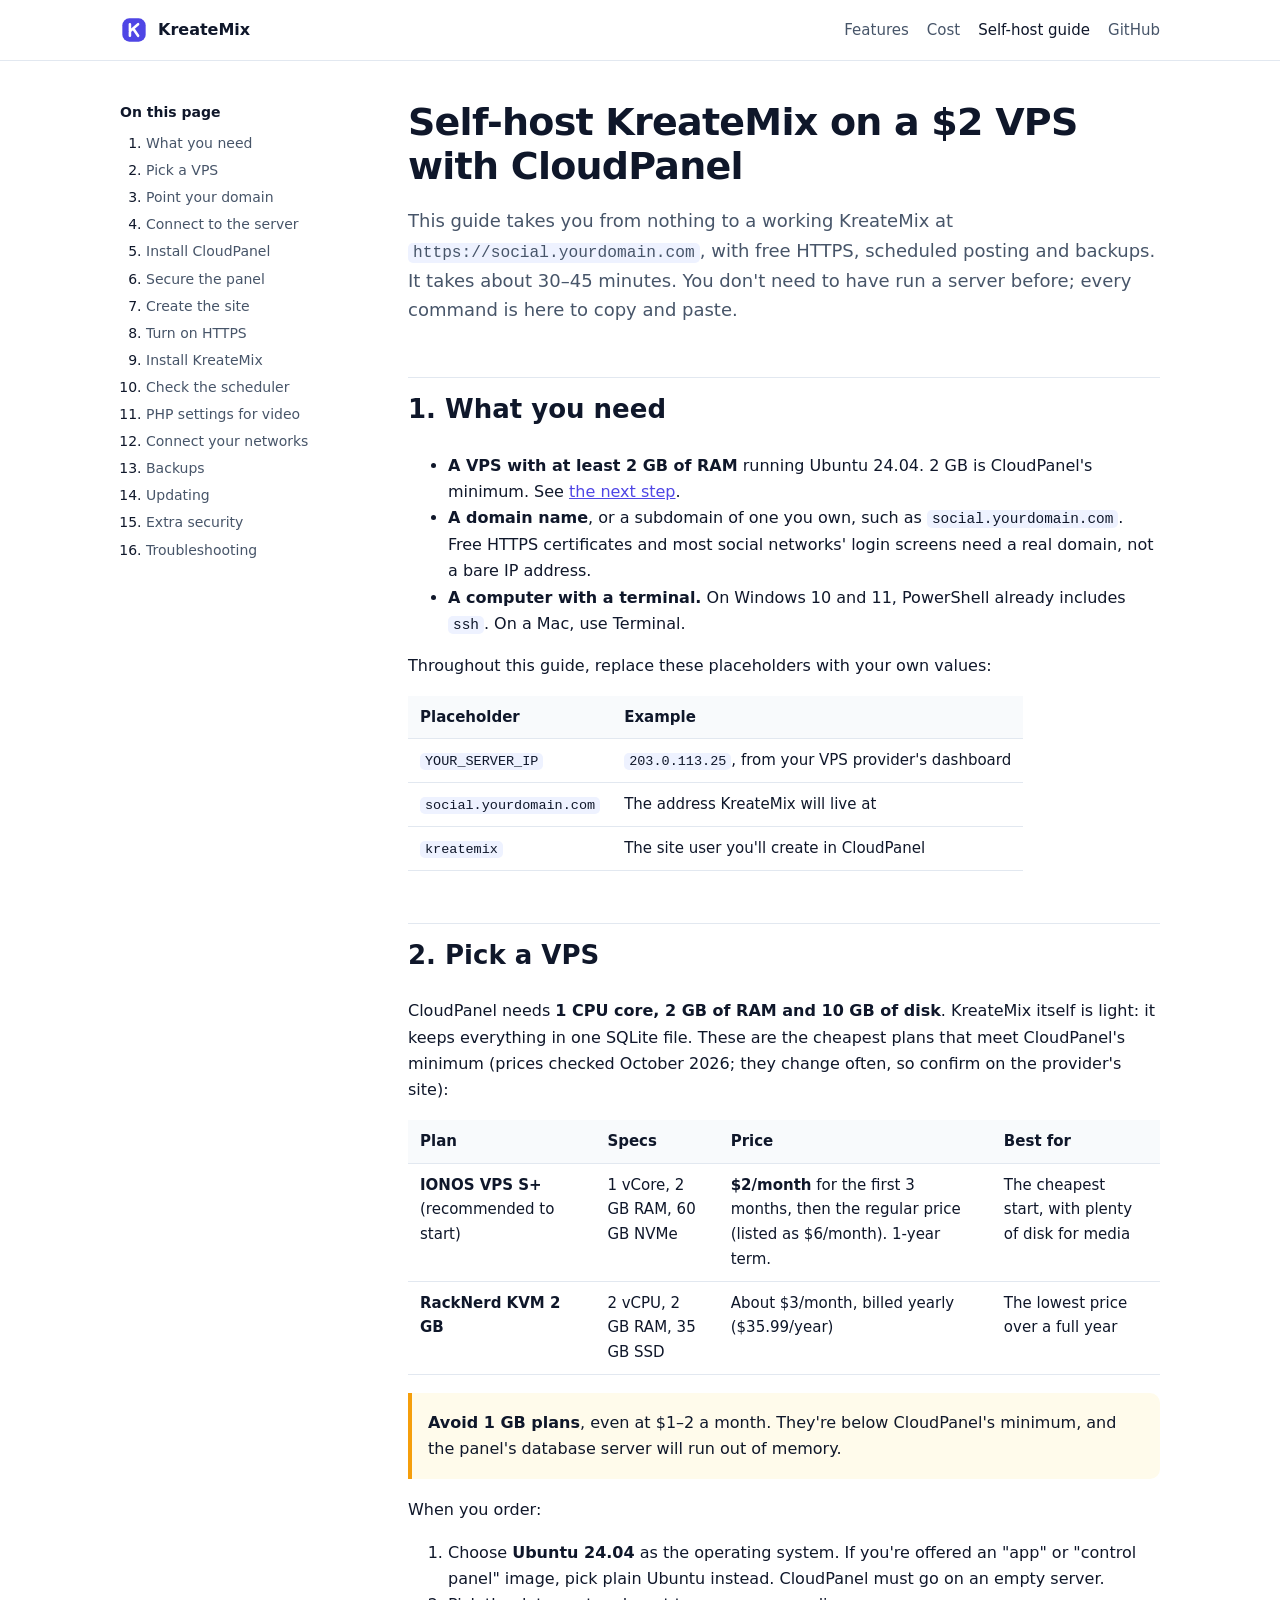
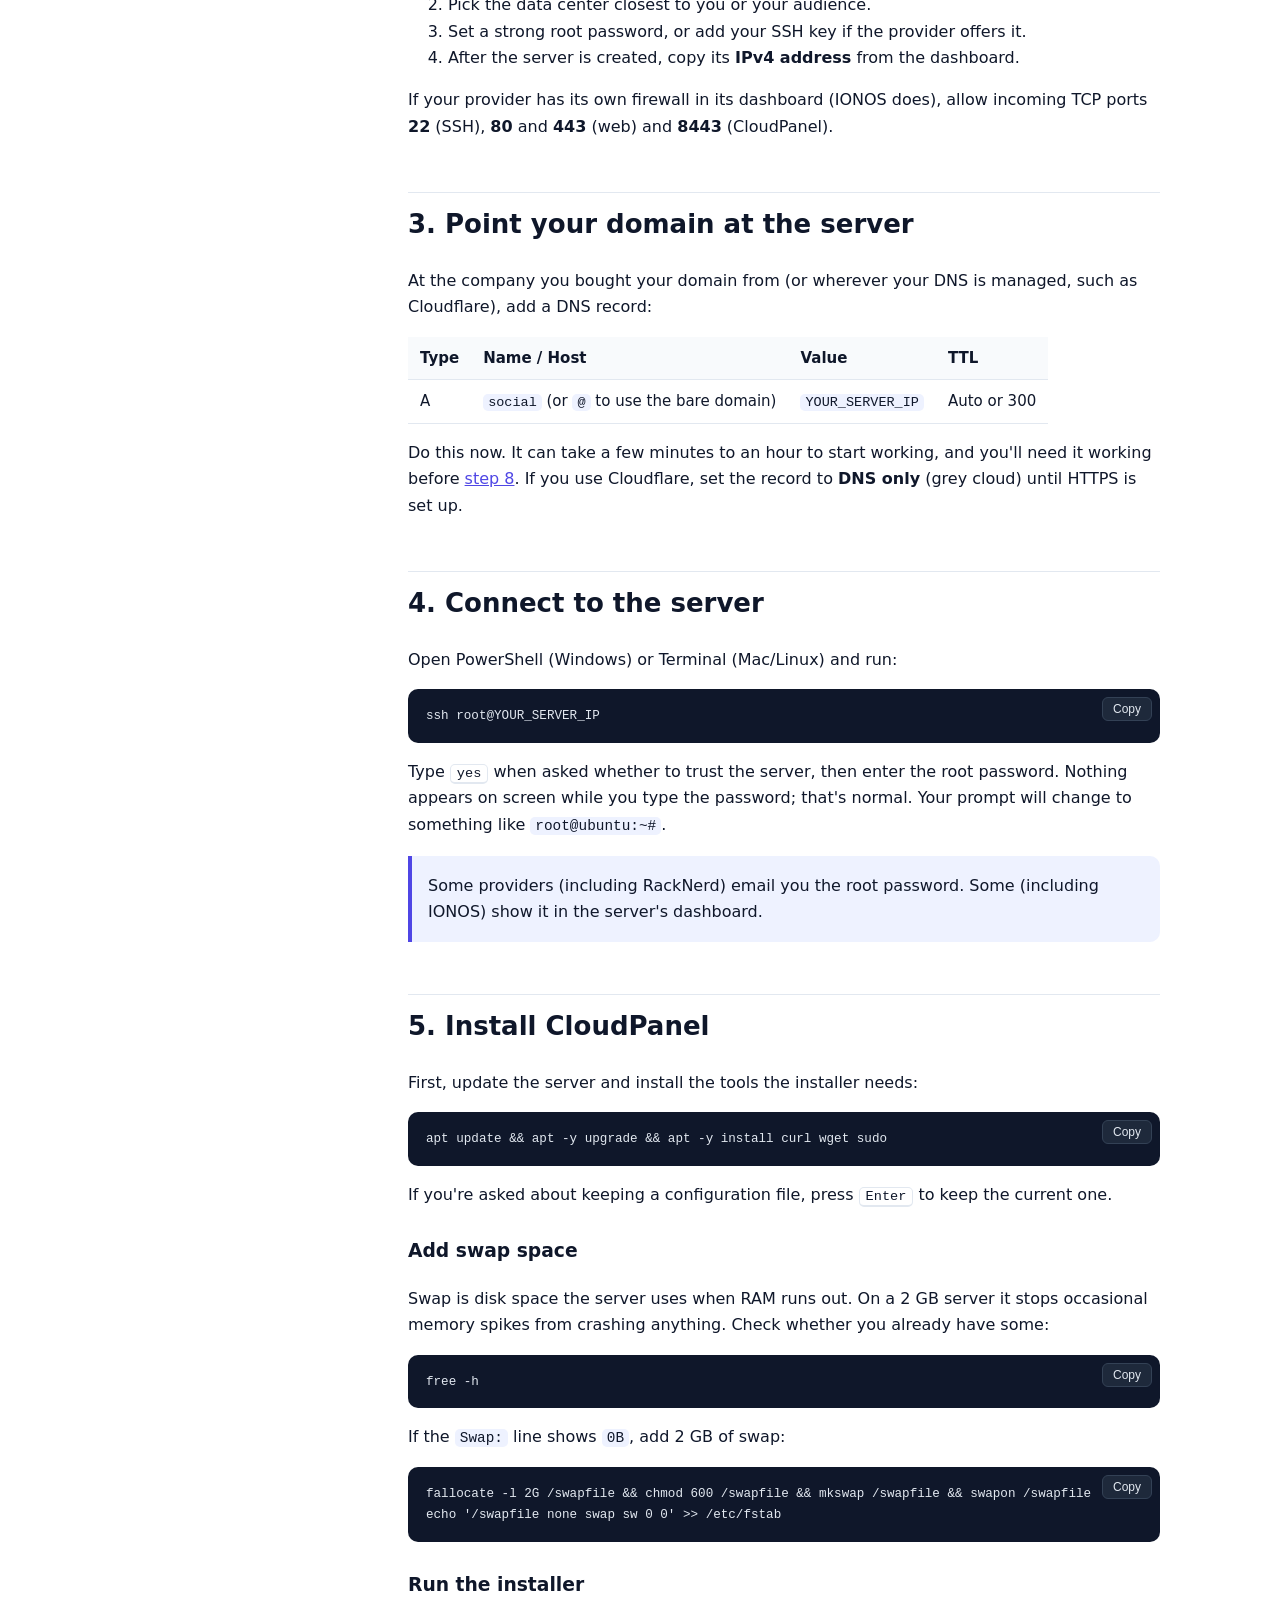
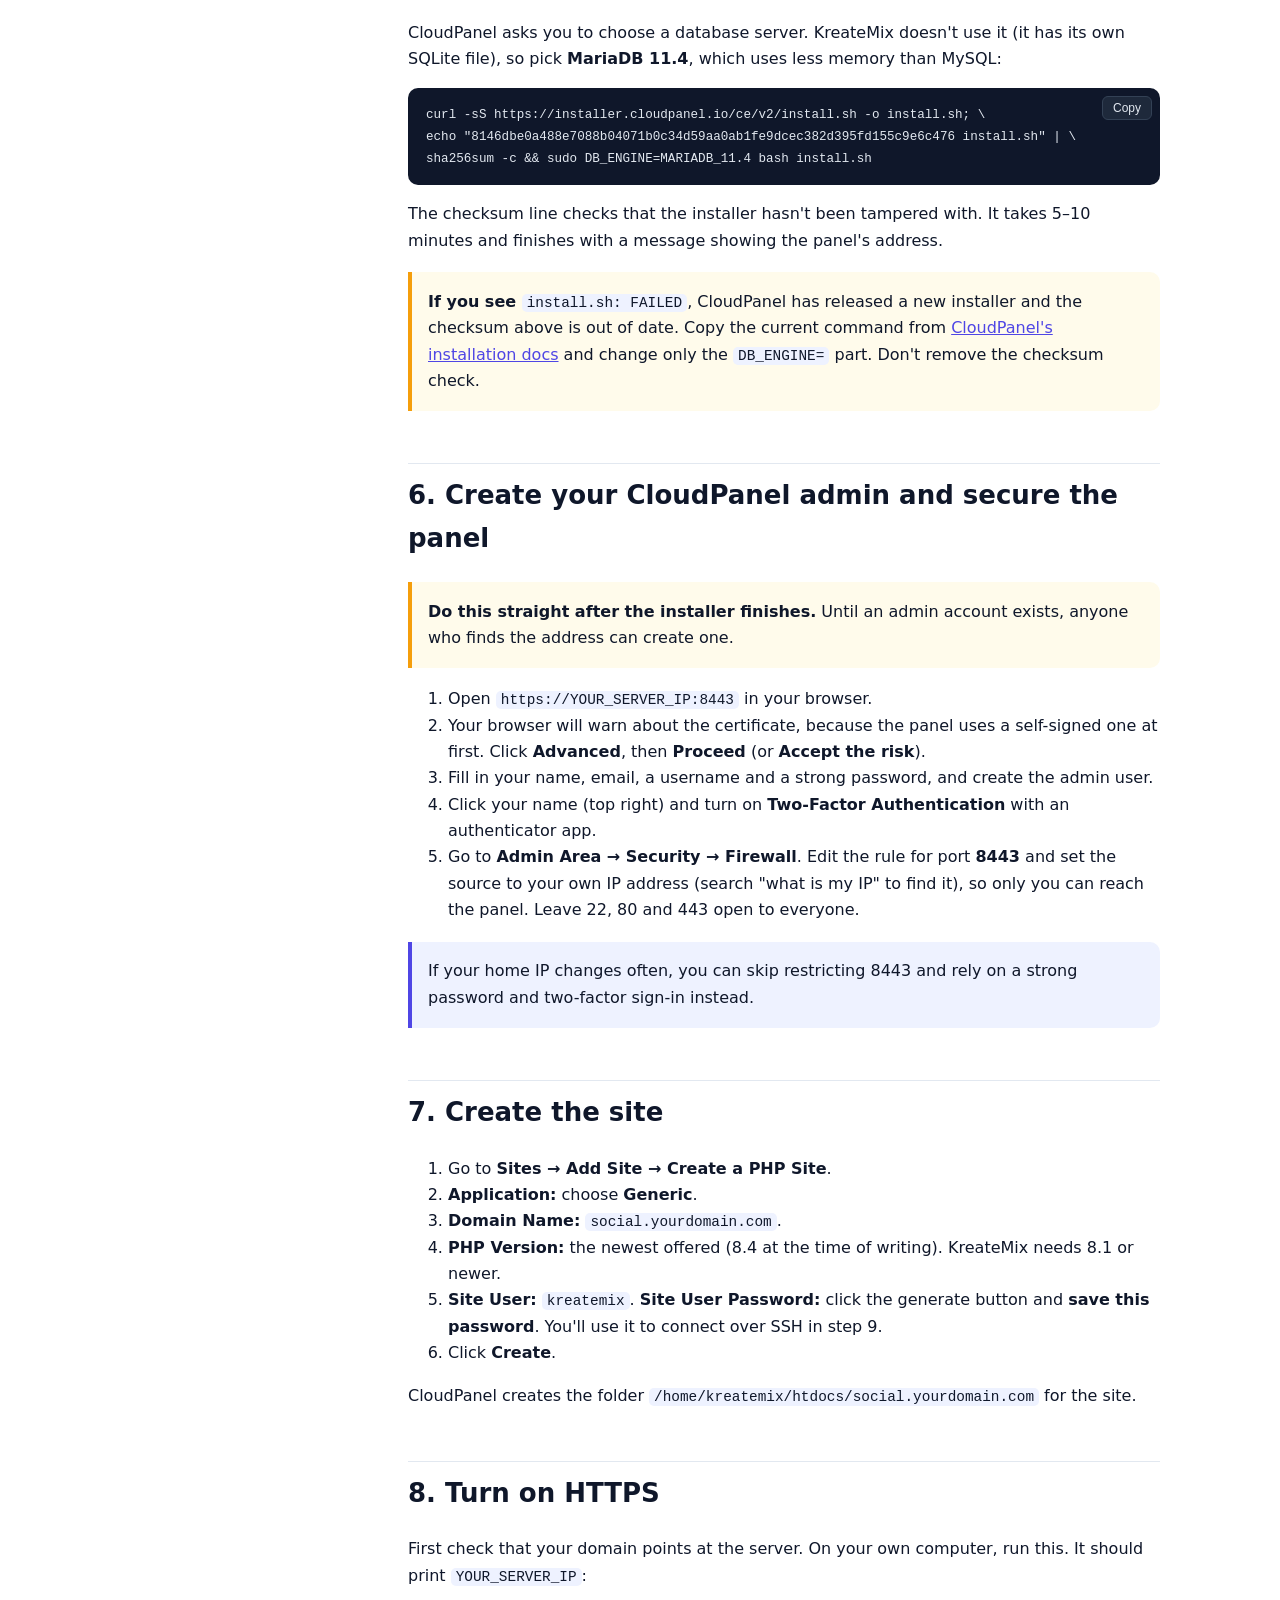
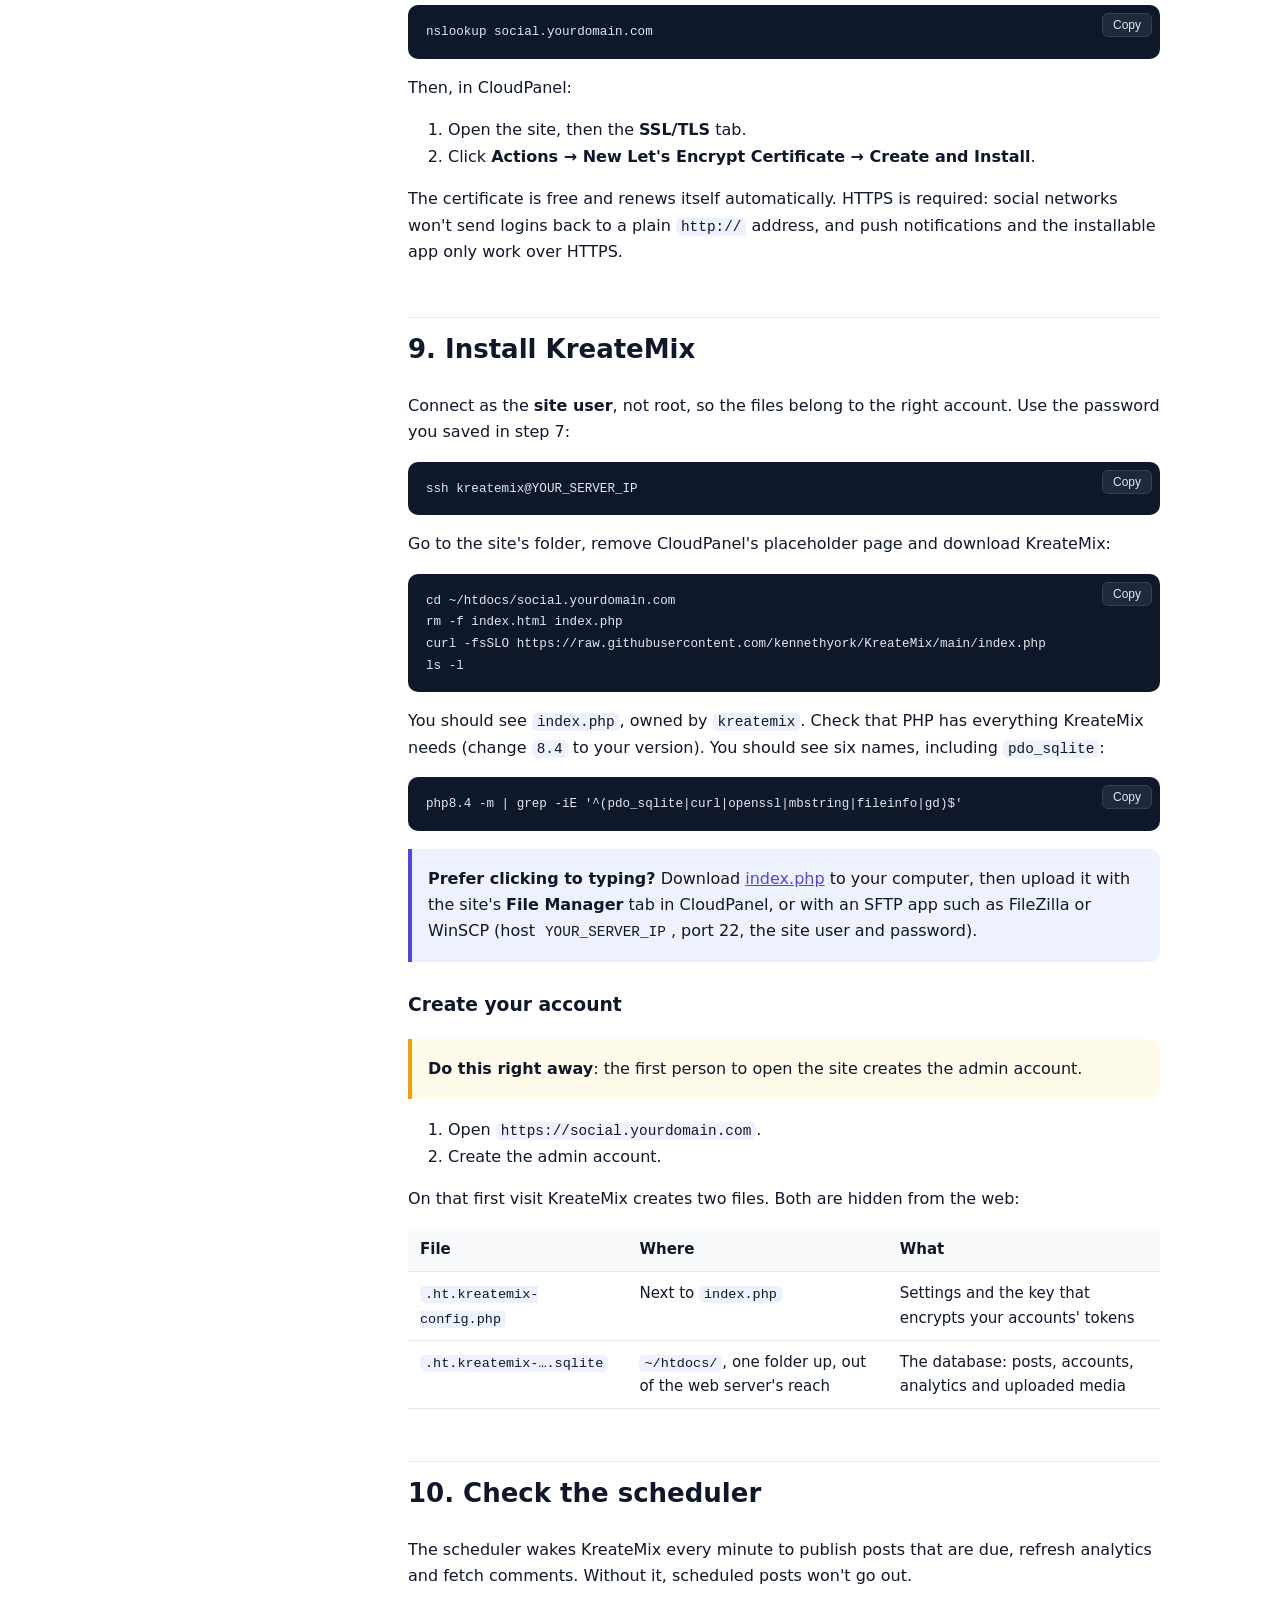
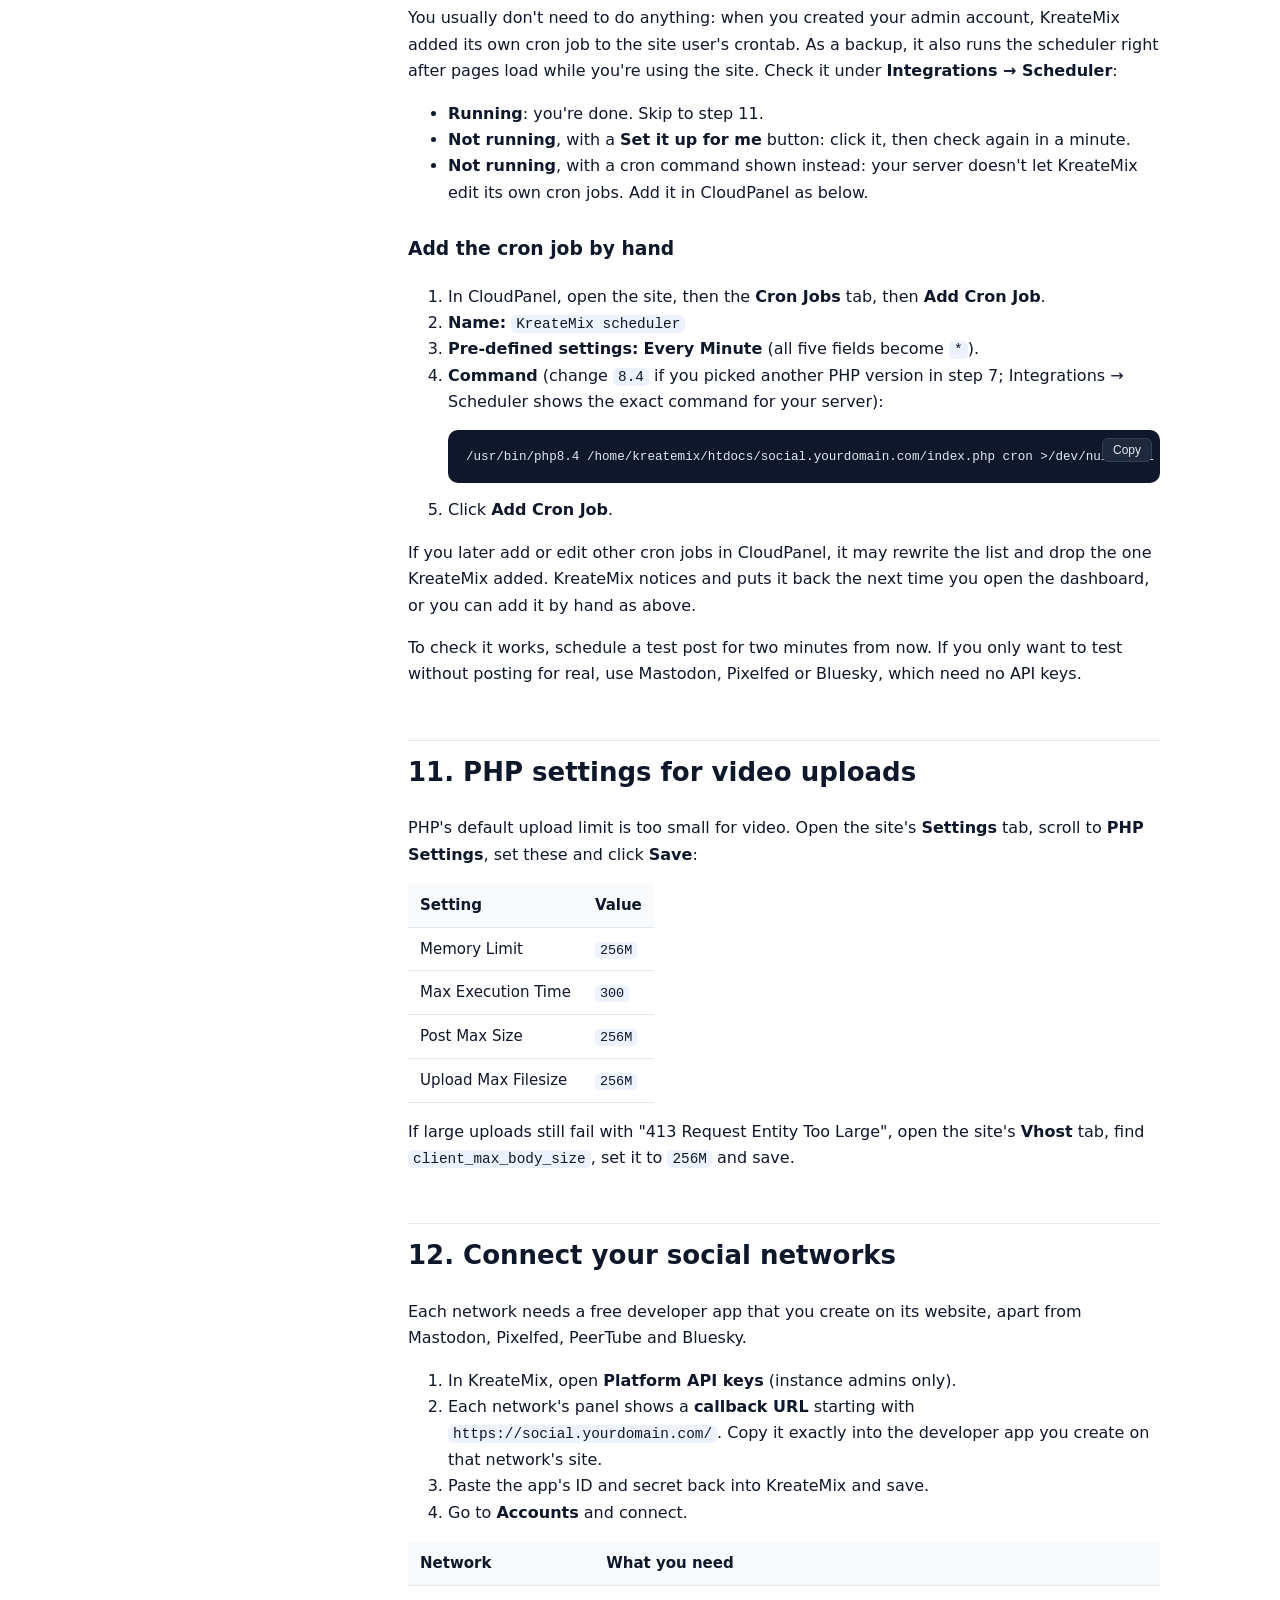
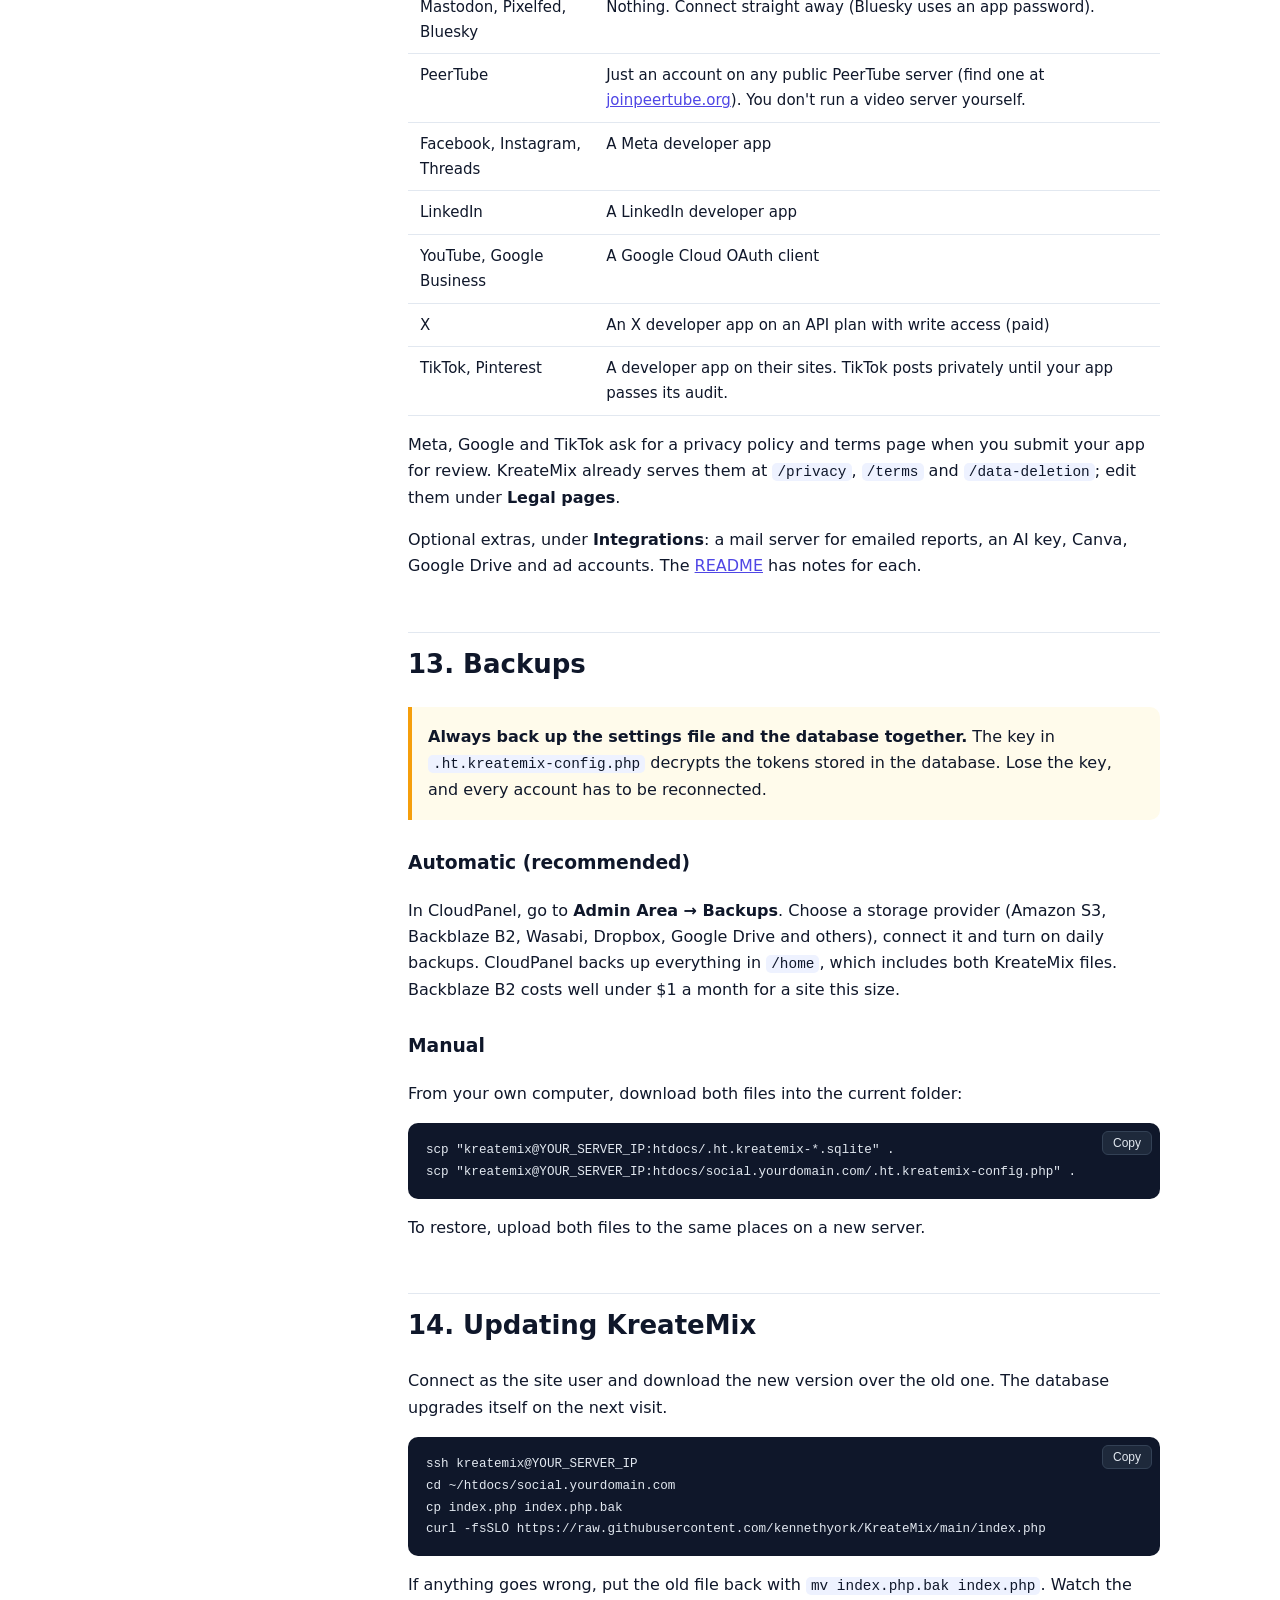
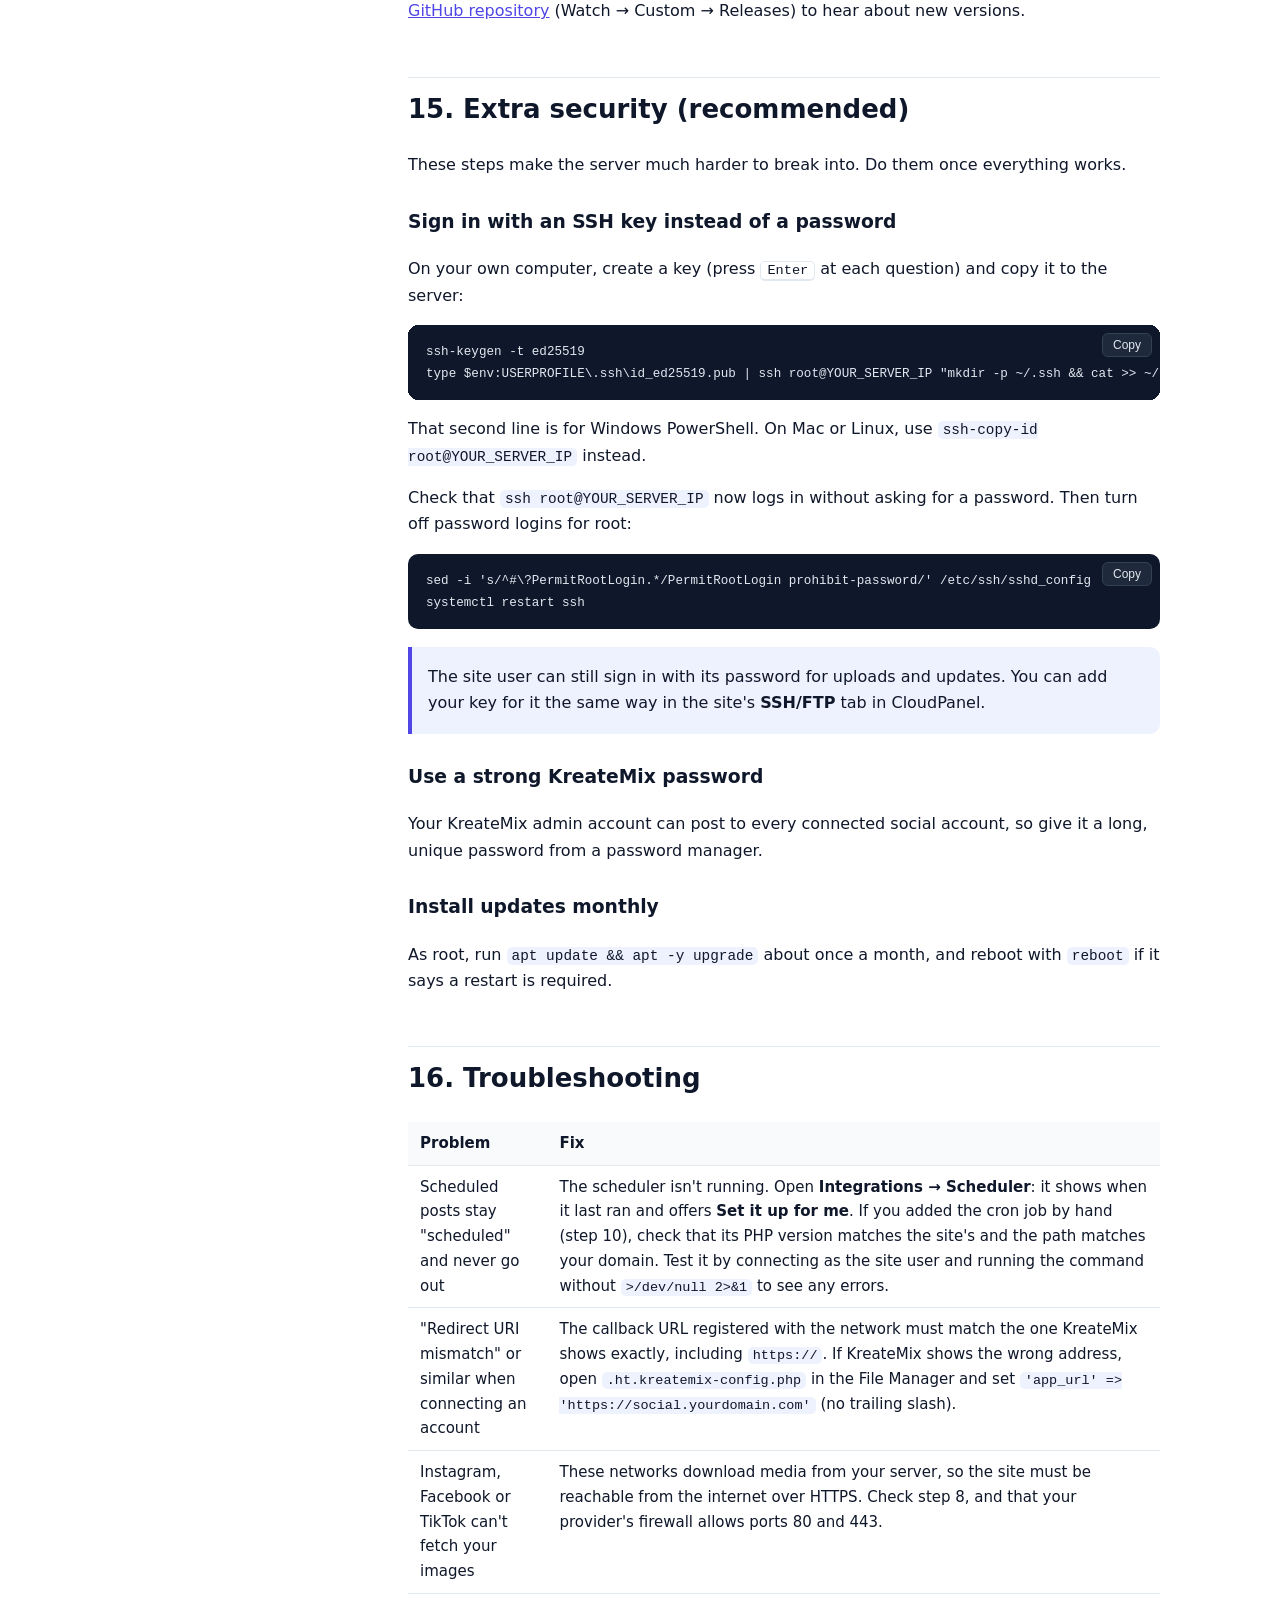
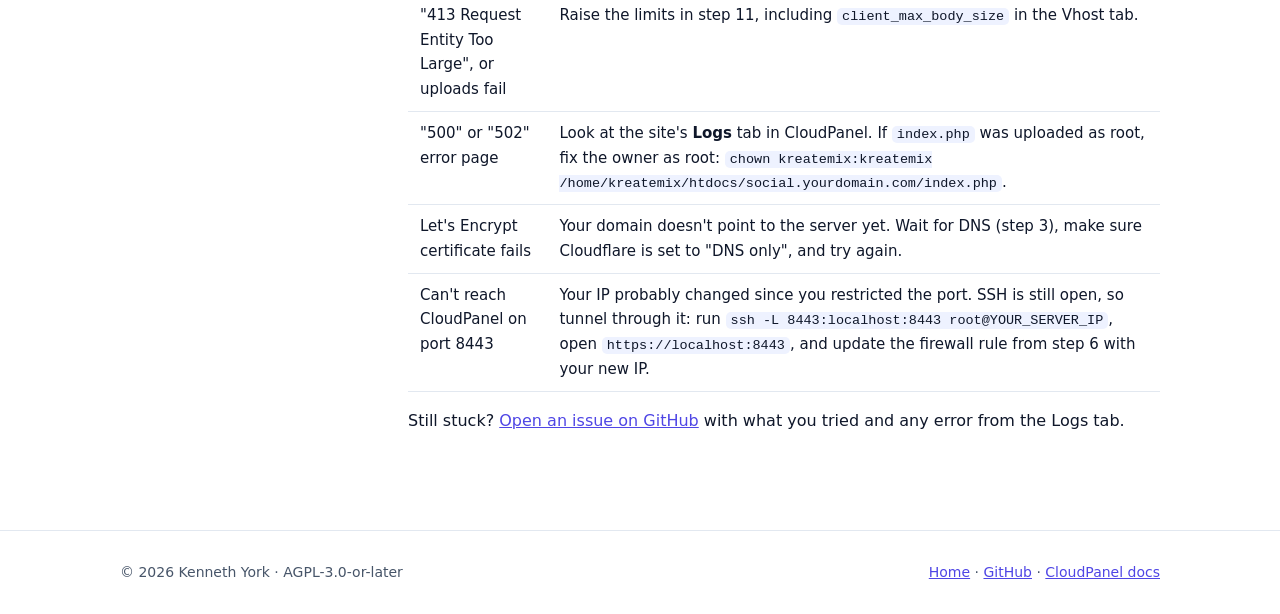
==== commit a588db26: "Marketing site and docs: the scheduler sets itself up - Self-hosting guide step 10 is now "Check the" ====
--- a/docs/self-host.html
+++ b/docs/self-host.html
@@ -36,7 +36,7 @@
       <li><a href="#site">Create the site</a></li>
       <li><a href="#ssl">Turn on HTTPS</a></li>
       <li><a href="#install">Install KreateMix</a></li>
-      <li><a href="#cron">Add the cron job</a></li>
+      <li><a href="#cron">Check the scheduler</a></li>
       <li><a href="#php">PHP settings for video</a></li>
       <li><a href="#platforms">Connect your networks</a></li>
       <li><a href="#backups">Backups</a></li>
@@ -186,17 +186,25 @@
       <tr><td><code>.ht.kreatemix-….sqlite</code></td><td><code>~/htdocs/</code>, one folder up, out of the web server's reach</td><td>The database: posts, accounts, analytics and uploaded media</td></tr>
     </table>
 
-    <h2 id="cron">10. Add the cron job</h2>
-    <p>Without this, scheduled posts won't be published. The cron job wakes KreateMix every minute to publish posts that are due, refresh analytics and fetch comments.</p>
+    <h2 id="cron">10. Check the scheduler</h2>
+    <p>The scheduler wakes KreateMix every minute to publish posts that are due, refresh analytics and fetch comments. Without it, scheduled posts won't go out.</p>
+    <p>You usually don't need to do anything: when you created your admin account, KreateMix added its own cron job to the site user's crontab. As a backup, it also runs the scheduler right after pages load while you're using the site. Check it under <strong>Integrations → Scheduler</strong>:</p>
+    <ul>
+      <li><strong>Running</strong>: you're done. Skip to step 11.</li>
+      <li><strong>Not running</strong>, with a <strong>Set it up for me</strong> button: click it, then check again in a minute.</li>
+      <li><strong>Not running</strong>, with a cron command shown instead: your server doesn't let KreateMix edit its own cron jobs. Add it in CloudPanel as below.</li>
+    </ul>
+    <h3>Add the cron job by hand</h3>
     <ol>
       <li>In CloudPanel, open the site, then the <strong>Cron Jobs</strong> tab, then <strong>Add Cron Job</strong>.</li>
       <li><strong>Name:</strong> <code>KreateMix scheduler</code></li>
       <li><strong>Pre-defined settings:</strong> <strong>Every Minute</strong> (all five fields become <code>*</code>).</li>
-      <li><strong>Command</strong> (change <code>8.4</code> if you picked another PHP version in step 7):
+      <li><strong>Command</strong> (change <code>8.4</code> if you picked another PHP version in step 7; Integrations → Scheduler shows the exact command for your server):
         <pre><code>/usr/bin/php8.4 /home/kreatemix/htdocs/social.yourdomain.com/index.php cron &gt;/dev/null 2&gt;&amp;1</code></pre>
       </li>
       <li>Click <strong>Add Cron Job</strong>.</li>
     </ol>
+    <p>If you later add or edit other cron jobs in CloudPanel, it may rewrite the list and drop the one KreateMix added. KreateMix notices and puts it back the next time you open the dashboard, or you can add it by hand as above.</p>
     <p>To check it works, schedule a test post for two minutes from now. If you only want to test without posting for real, use Mastodon, Pixelfed or Bluesky, which need no API keys.</p>
 
     <h2 id="php">11. PHP settings for video uploads</h2>
@@ -270,7 +278,7 @@
       <tr><th>Problem</th><th>Fix</th></tr>
       <tr>
         <td>Scheduled posts stay "scheduled" and never go out</td>
-        <td>The cron job isn't running. Check the command in step 10: the PHP version must match the site's, and the path must match your domain. Test it by connecting as the site user and running the command without <code>&gt;/dev/null 2&gt;&amp;1</code> to see any errors.</td>
+        <td>The scheduler isn't running. Open <strong>Integrations → Scheduler</strong>: it shows when it last ran and offers <strong>Set it up for me</strong>. If you added the cron job by hand (step 10), check that its PHP version matches the site's and the path matches your domain. Test it by connecting as the site user and running the command without <code>&gt;/dev/null 2&gt;&amp;1</code> to see any errors.</td>
       </tr>
       <tr>
         <td>"Redirect URI mismatch" or similar when connecting an account</td>
--- a/docs/style.css
+++ b/docs/style.css
@@ -87,7 +87,7 @@
 .guide { display: grid; grid-template-columns: 240px 1fr; gap: 48px; padding: 40px 20px 80px; }
 .toc { position: sticky; top: 84px; align-self: start; font-size: 14px; max-height: calc(100vh - 100px); overflow: auto; }
 .toc strong { display: block; margin-bottom: 8px; }
-.toc ol { padding-left: 18px; margin: 0; }
+.toc ol { padding-left: 26px; margin: 0; }
 .toc li { margin: 4px 0; }
 .toc a { color: var(--muted); text-decoration: none; }
 .toc a:hover { color: var(--accent); }
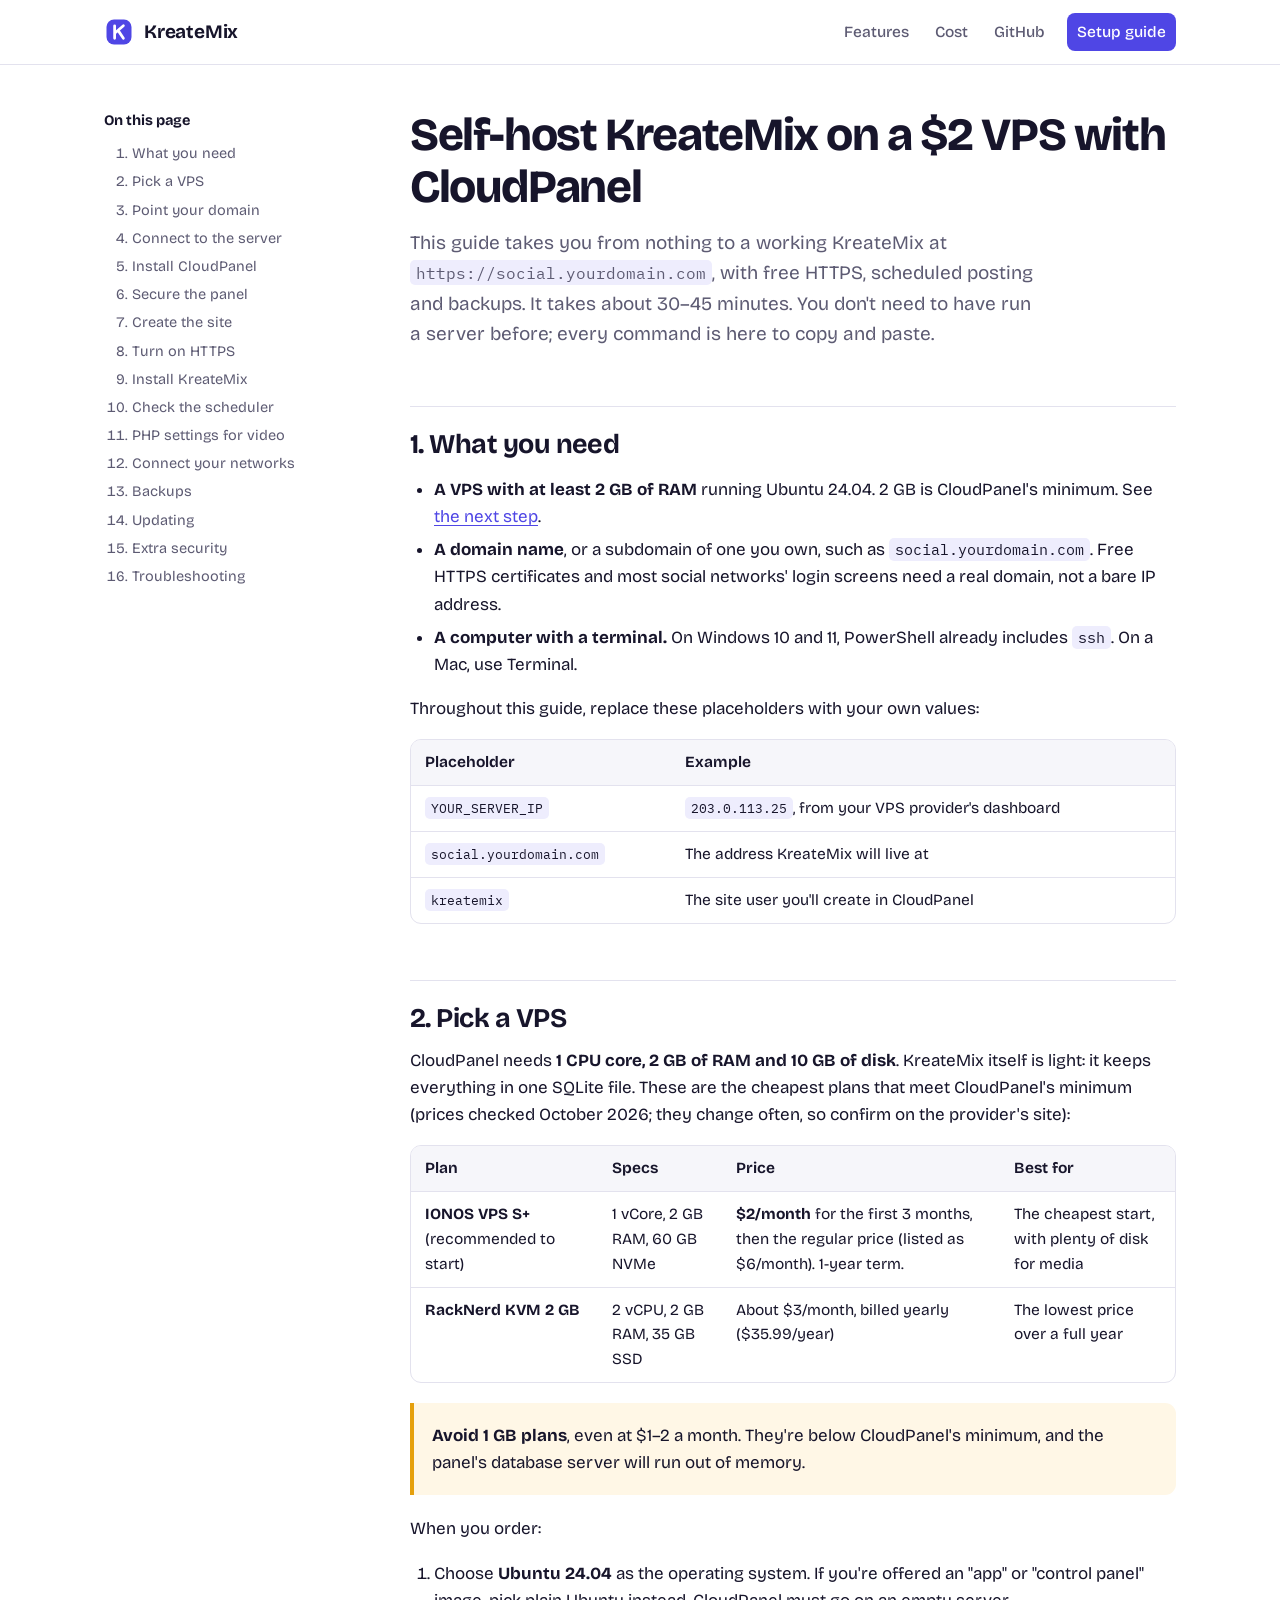
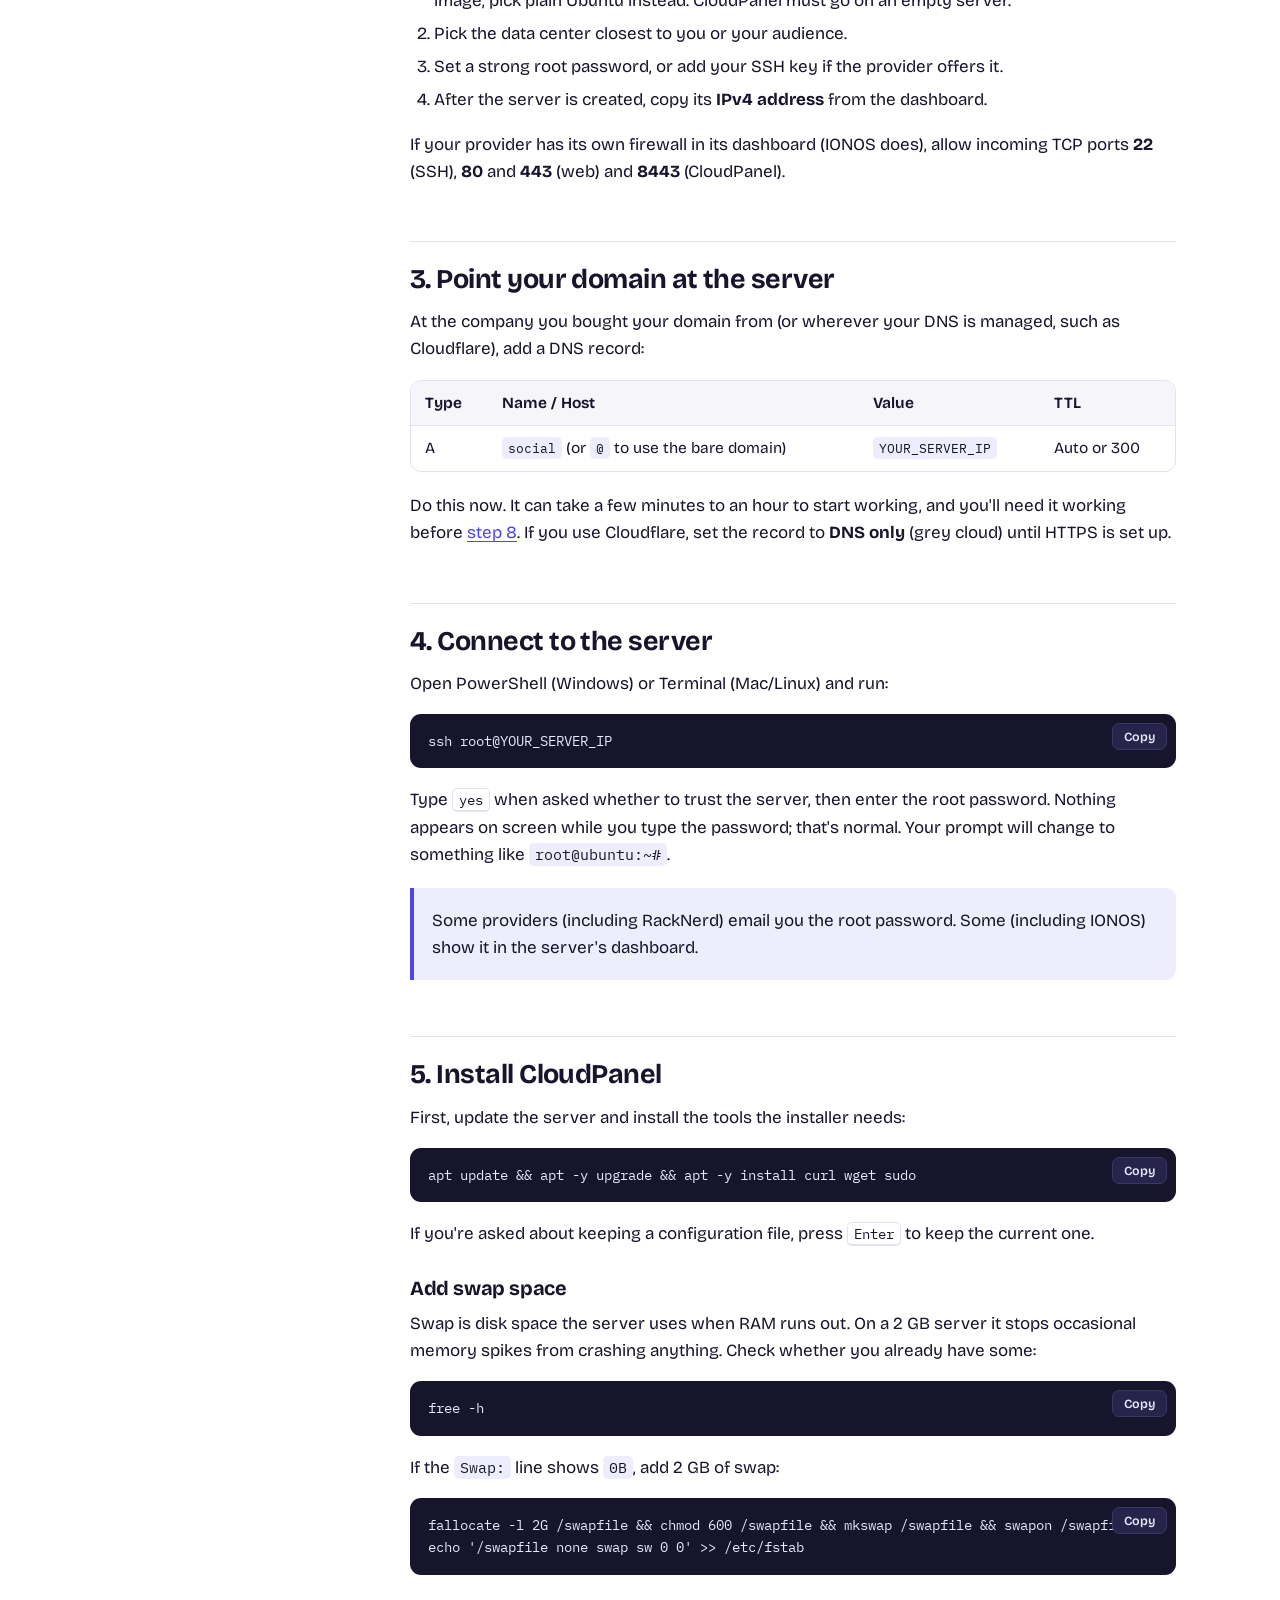
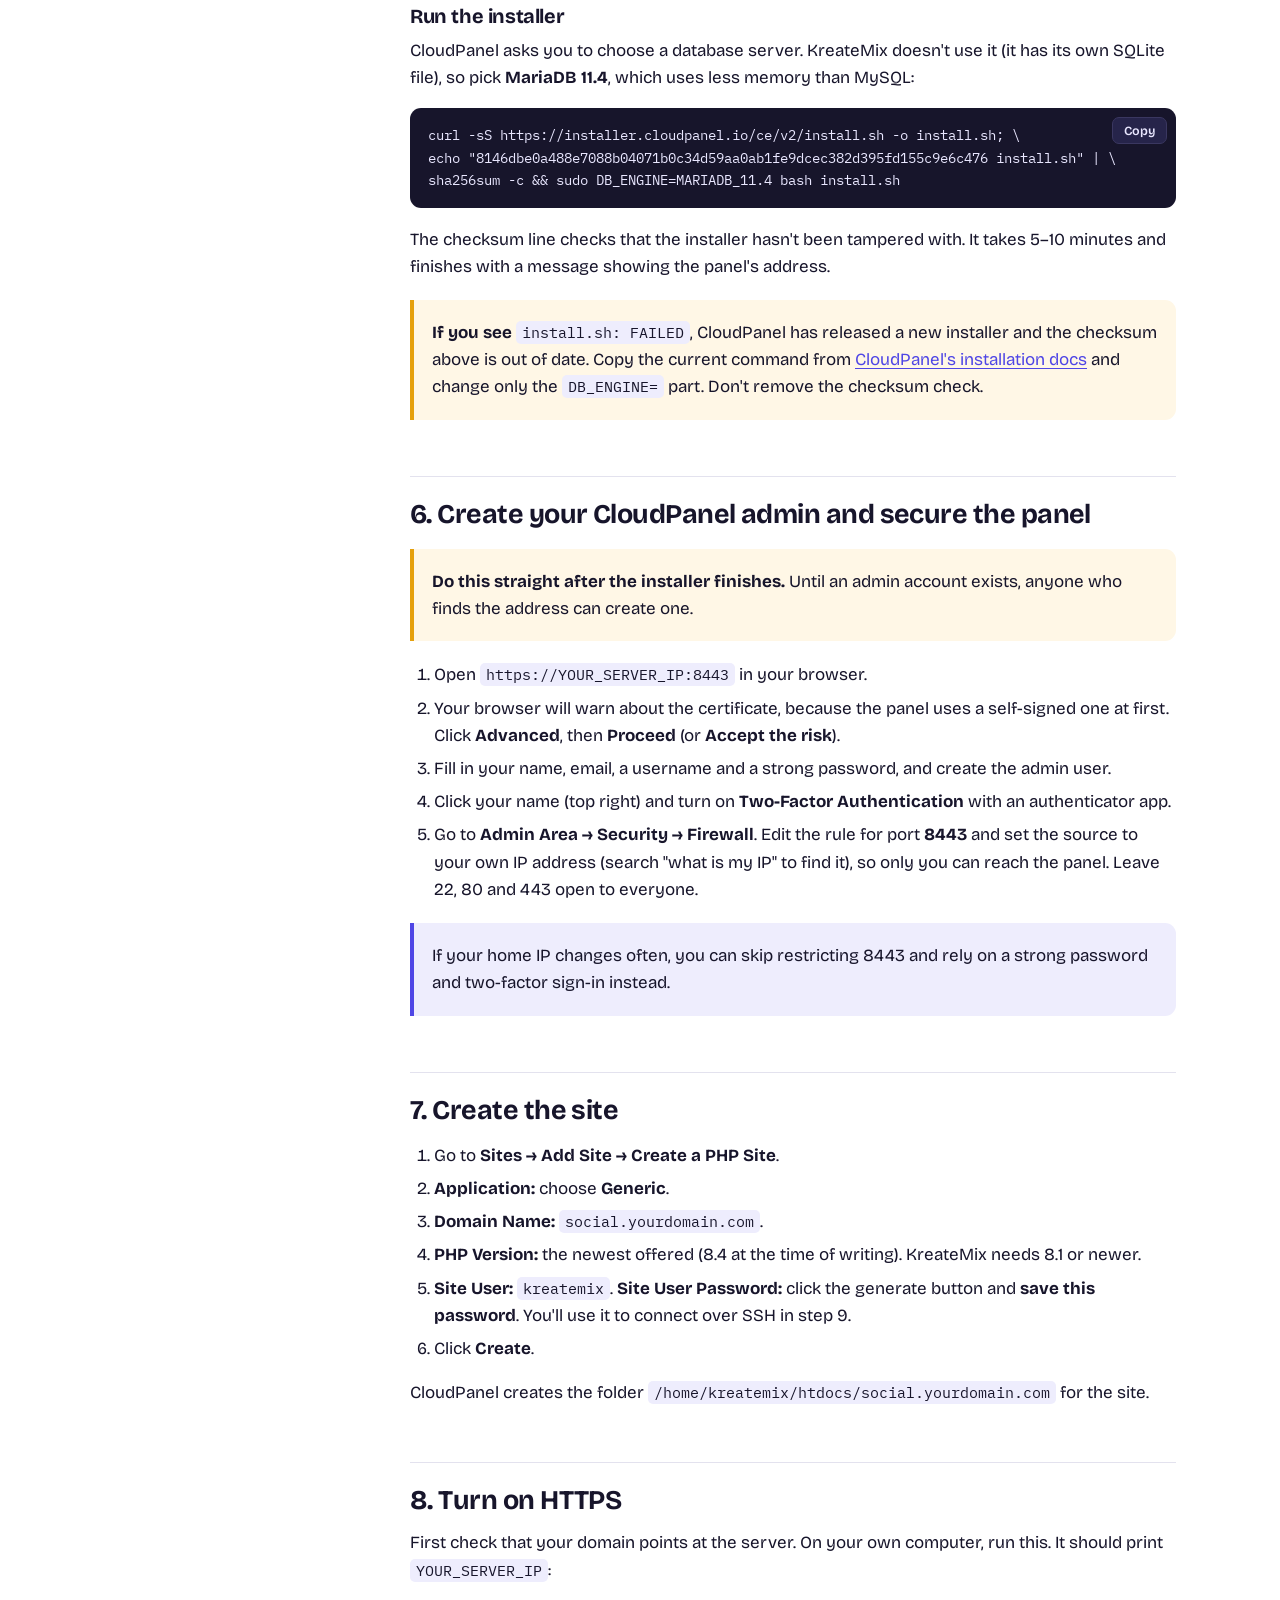
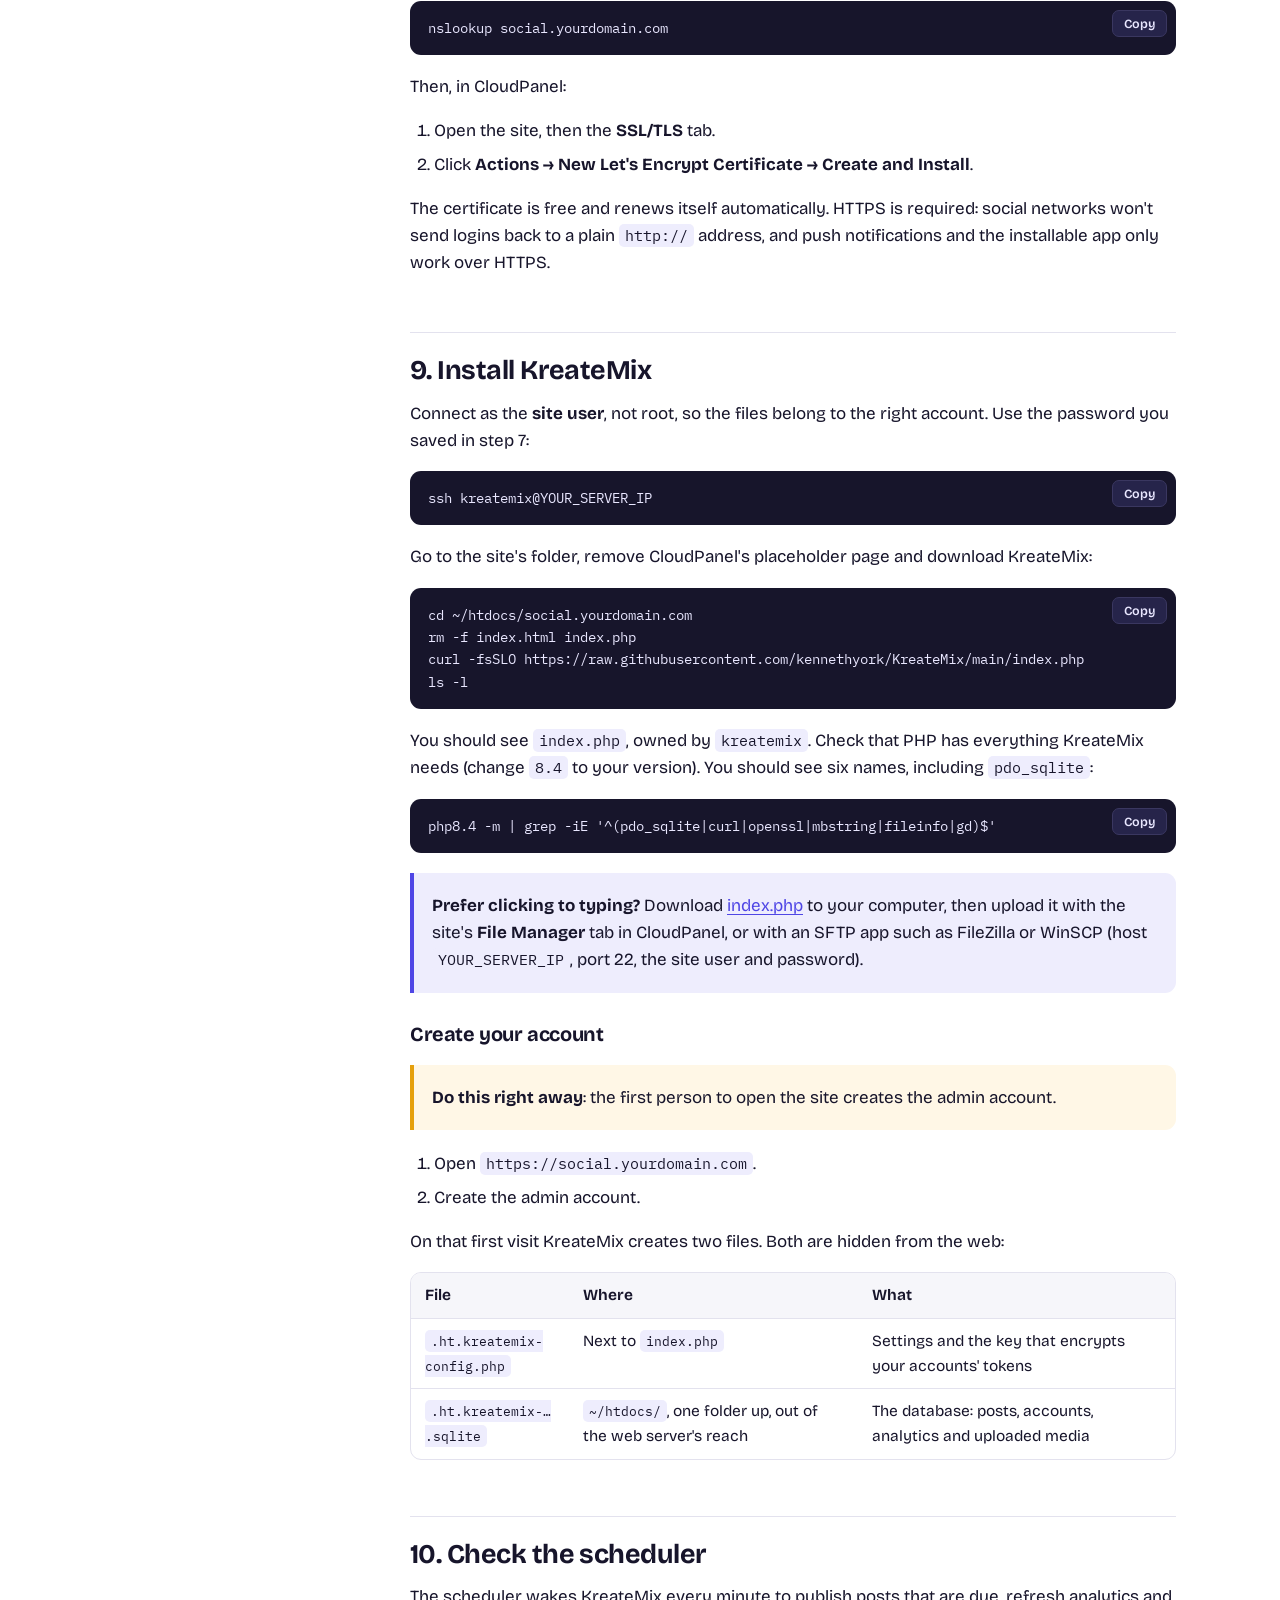
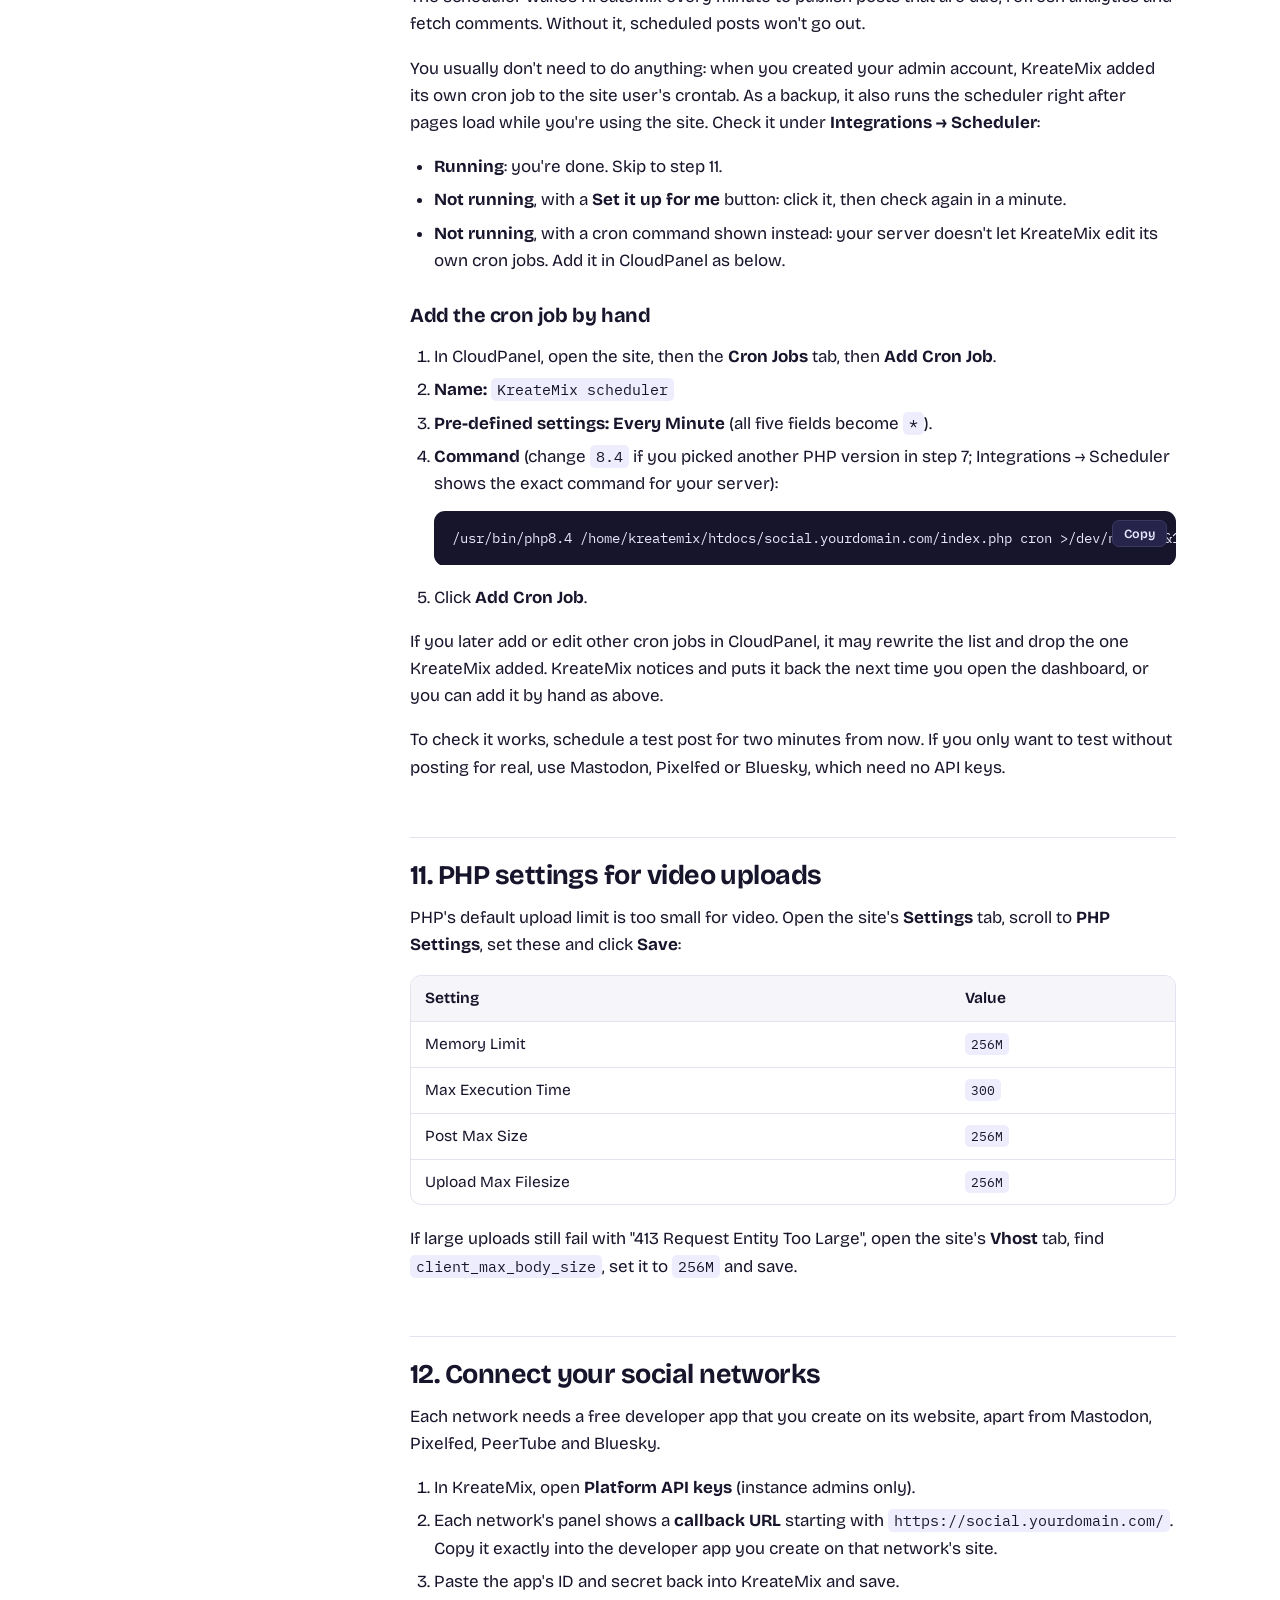
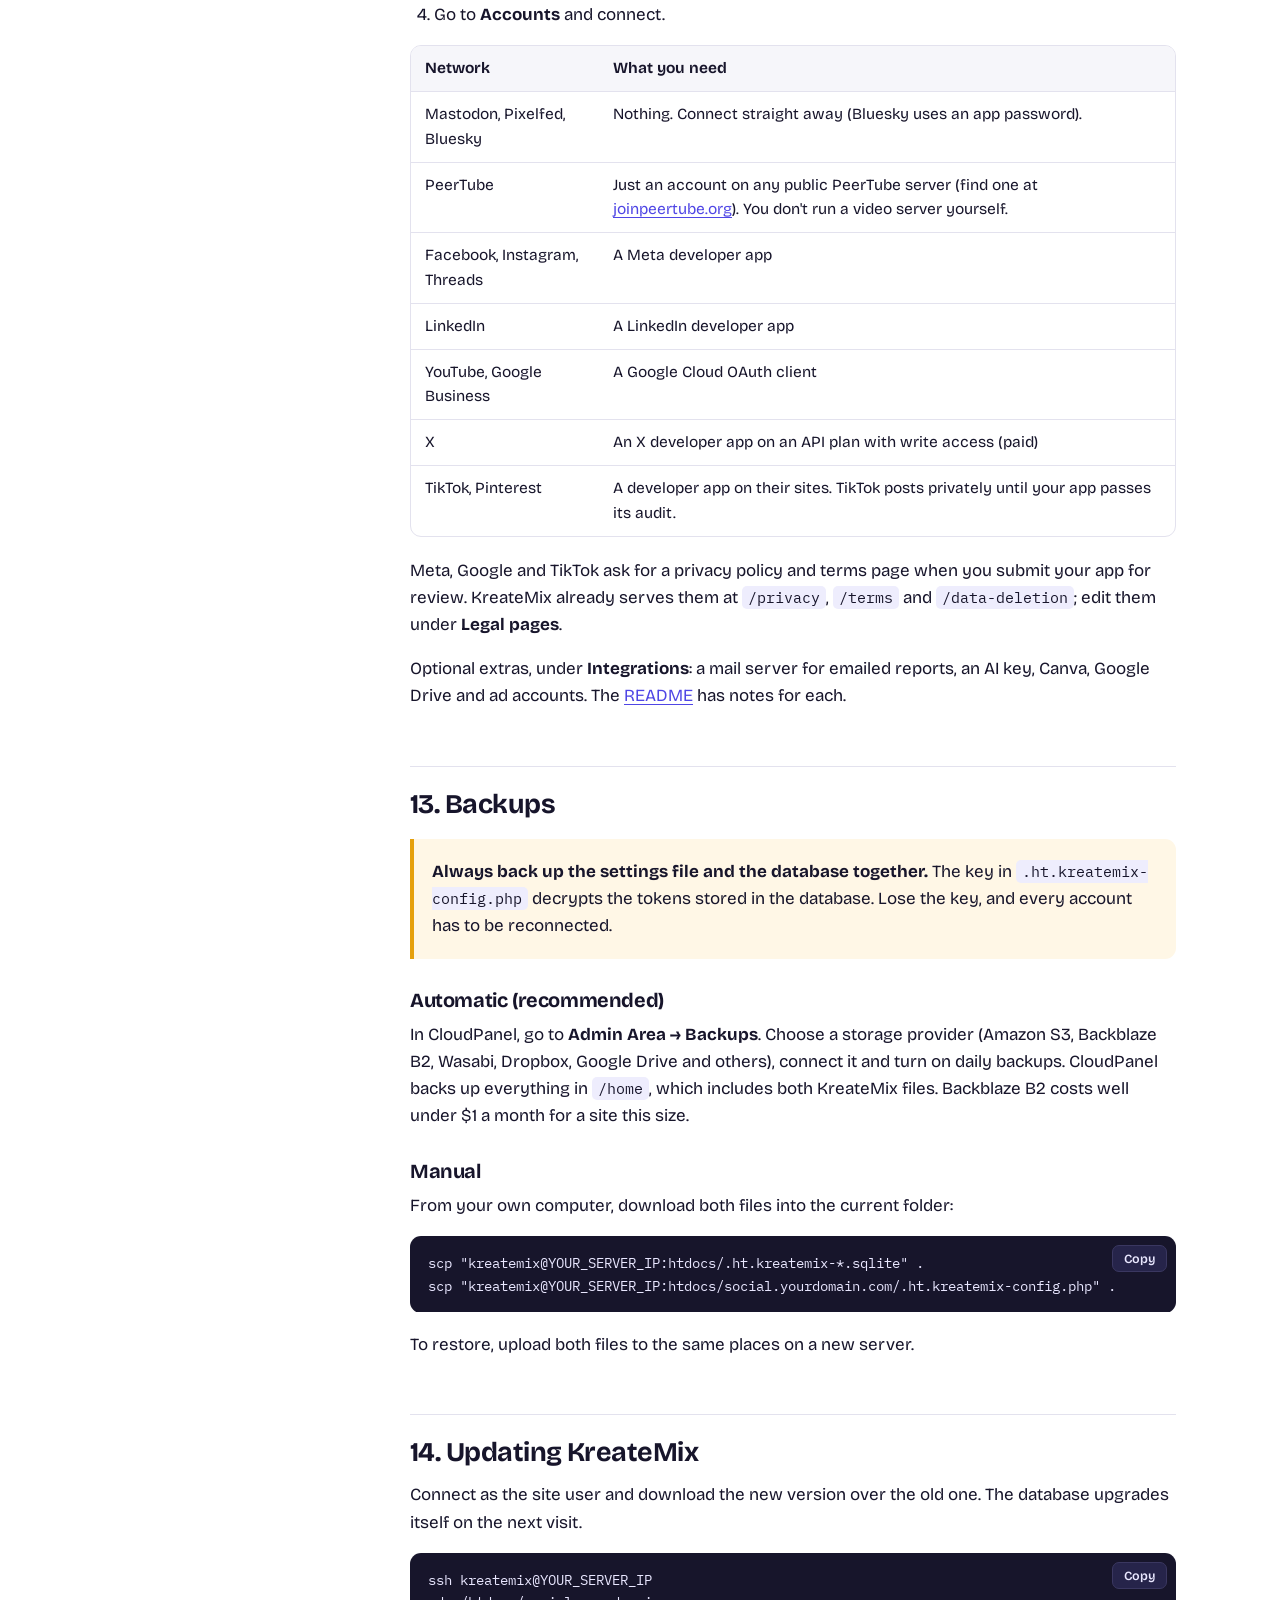
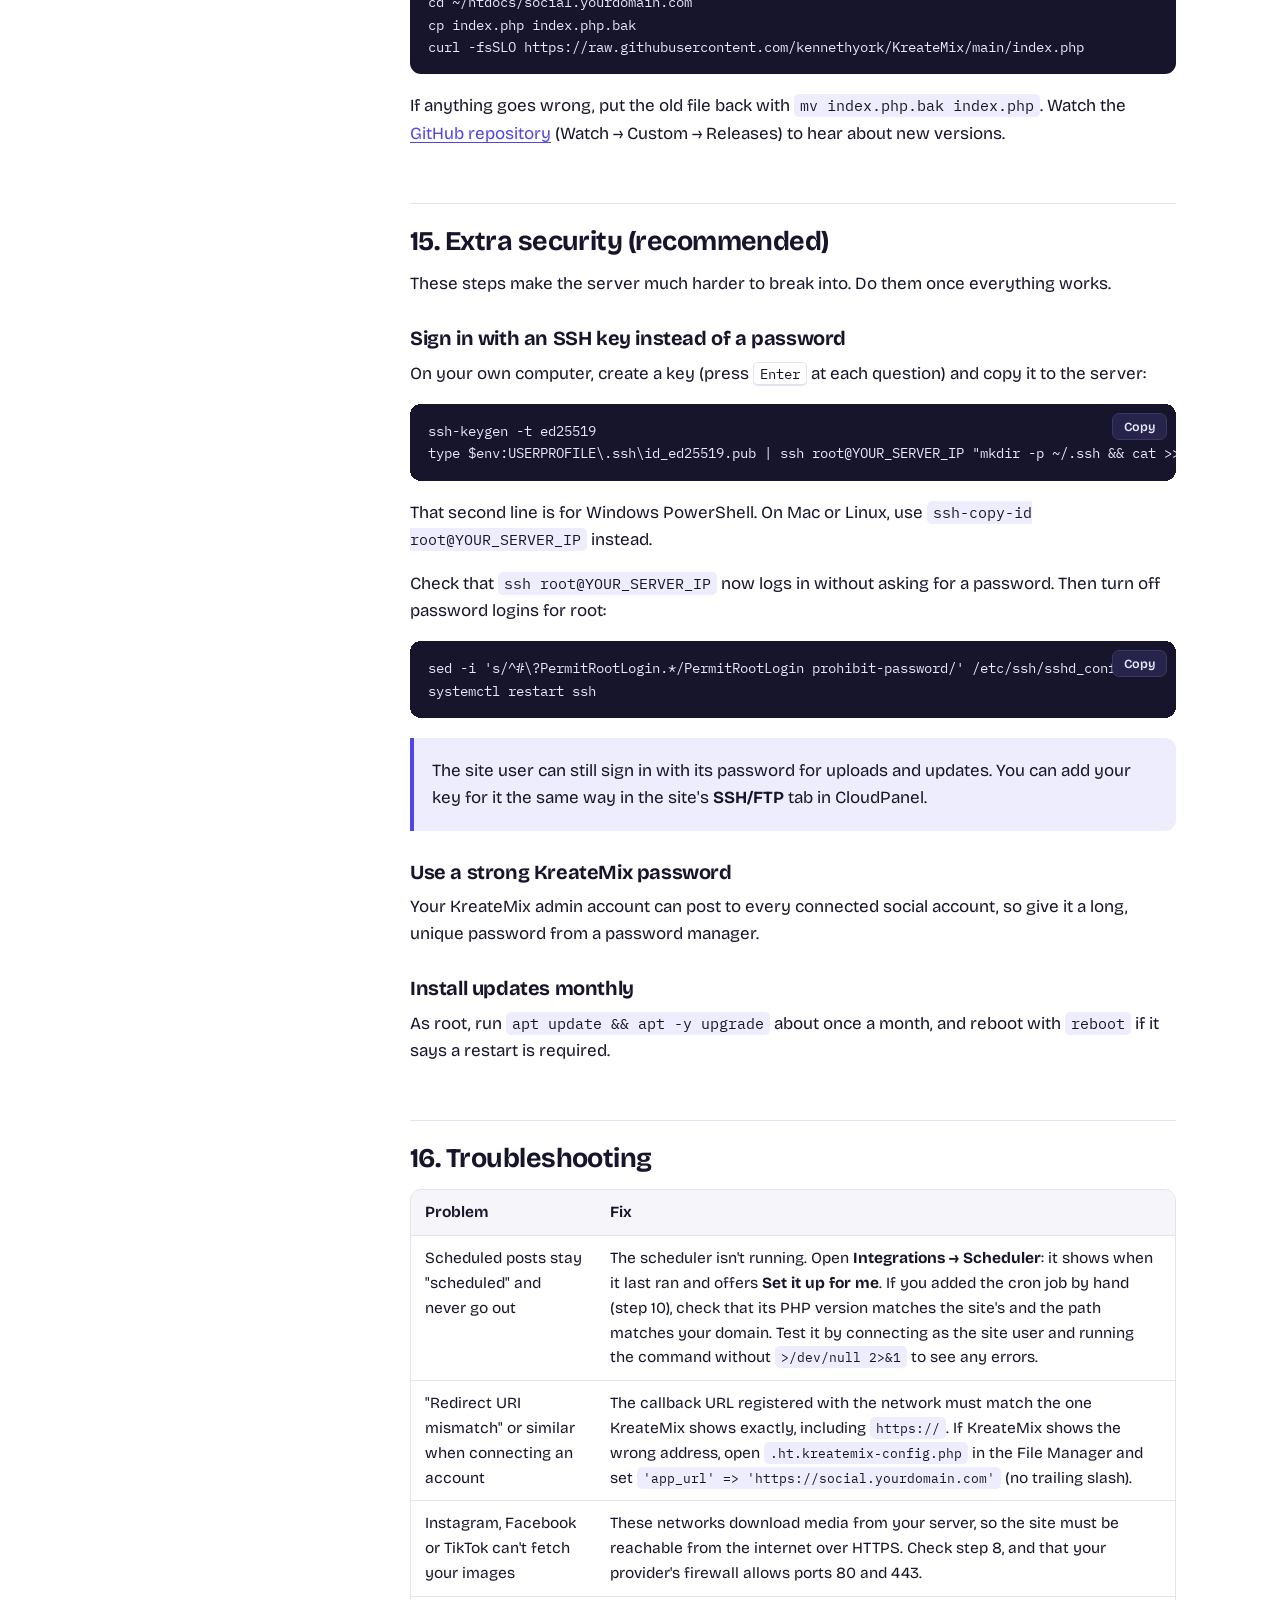
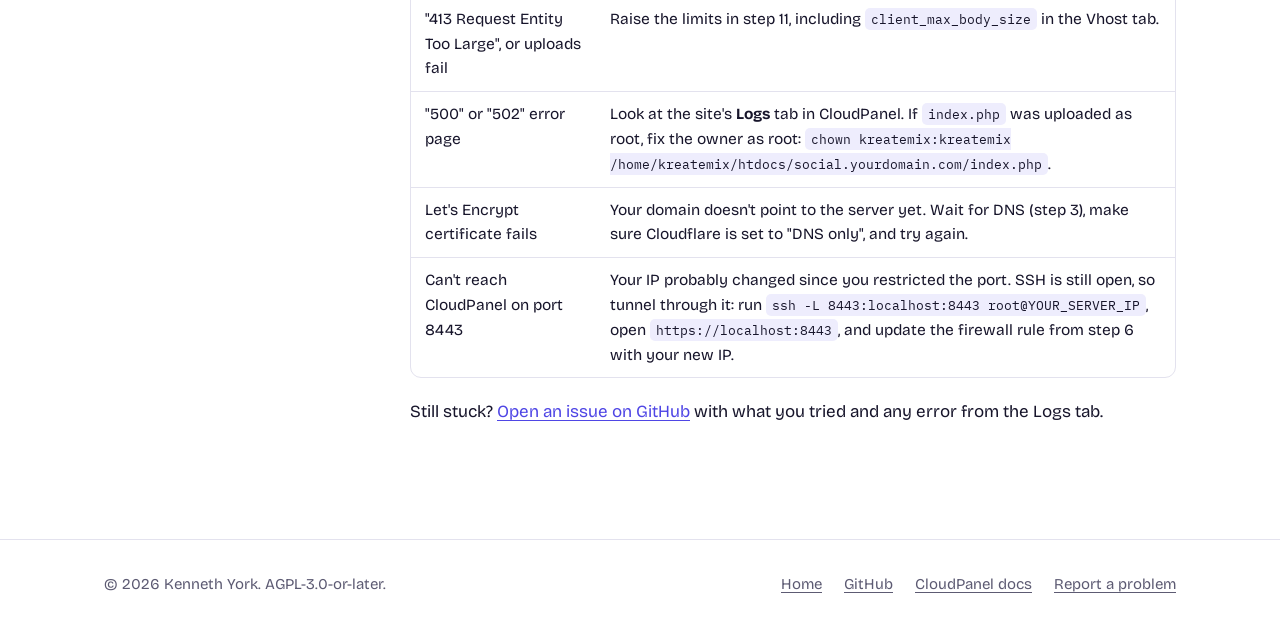
==== commit bfe04d85: "Redesign the docs site - Home page: left-aligned hero with the actual install commands, product   sc" ====
--- a/docs/self-host.html
+++ b/docs/self-host.html
@@ -7,25 +7,28 @@
 <meta name="description" content="Step-by-step guide: rent a cheap VPS, install CloudPanel, and run KreateMix with HTTPS, cron and backups.">
 <meta name="theme-color" content="#4f46e5">
 <link rel="icon" href="favicon.svg" type="image/svg+xml">
+<link rel="preconnect" href="https://fonts.googleapis.com">
+<link rel="preconnect" href="https://fonts.gstatic.com" crossorigin>
+<link rel="stylesheet" href="https://fonts.googleapis.com/css2?family=Bricolage+Grotesque:opsz,wght@12..96,400..800&family=IBM+Plex+Mono:wght@400;600&display=swap">
 <link rel="stylesheet" href="style.css">
 </head>
 <body>
 
 <header class="top">
   <div class="wrap">
-    <a class="brand" href="./"><img src="favicon.svg" alt="">KreateMix</a>
-    <nav>
-      <a href="./#features">Features</a>
-      <a href="./#cost">Cost</a>
-      <a href="self-host.html" aria-current="page">Self-host guide</a>
+    <a class="brand" href="./"><img src="favicon.svg" alt="" width="30" height="30">KreateMix</a>
+    <nav aria-label="Site">
+      <a class="wide" href="./#features">Features</a>
+      <a class="wide" href="./#cost">Cost</a>
       <a href="https://github.com/kennethyork/KreateMix">GitHub</a>
+      <a class="nav-cta" href="self-host.html" aria-current="page">Setup guide</a>
     </nav>
   </div>
 </header>
 
 <div class="wrap guide">
-  <aside class="toc">
-    <strong>On this page</strong>
+  <details class="toc" open>
+    <summary>On this page</summary>
     <ol>
       <li><a href="#need">What you need</a></li>
       <li><a href="#vps">Pick a VPS</a></li>
@@ -44,7 +47,7 @@
       <li><a href="#harden">Extra security</a></li>
       <li><a href="#trouble">Troubleshooting</a></li>
     </ol>
-  </aside>
+  </details>
 
   <article class="content">
     <h1>Self-host KreateMix on a $2 VPS with CloudPanel</h1>
@@ -57,16 +60,16 @@
       <li><strong>A computer with a terminal.</strong> On Windows 10 and 11, PowerShell already includes <code>ssh</code>. On a Mac, use Terminal.</li>
     </ul>
     <p>Throughout this guide, replace these placeholders with your own values:</p>
-    <table>
+    <div class="table-scroll"><table>
       <tr><th>Placeholder</th><th>Example</th></tr>
       <tr><td><code>YOUR_SERVER_IP</code></td><td><code>203.0.113.25</code>, from your VPS provider's dashboard</td></tr>
       <tr><td><code>social.yourdomain.com</code></td><td>The address KreateMix will live at</td></tr>
       <tr><td><code>kreatemix</code></td><td>The site user you'll create in CloudPanel</td></tr>
-    </table>
+    </table></div>
 
     <h2 id="vps">2. Pick a VPS</h2>
     <p>CloudPanel needs <strong>1 CPU core, 2 GB of RAM and 10 GB of disk</strong>. KreateMix itself is light: it keeps everything in one SQLite file. These are the cheapest plans that meet CloudPanel's minimum (prices checked October 2026; they change often, so confirm on the provider's site):</p>
-    <table>
+    <div class="table-scroll"><table>
       <tr><th>Plan</th><th>Specs</th><th>Price</th><th>Best for</th></tr>
       <tr>
         <td><strong>IONOS VPS S+</strong> (recommended to start)</td>
@@ -80,7 +83,7 @@
         <td>About $3/month, billed yearly ($35.99/year)</td>
         <td>The lowest price over a full year</td>
       </tr>
-    </table>
+    </table></div>
     <div class="warn">
       <p><strong>Avoid 1 GB plans</strong>, even at $1–2 a month. They're below CloudPanel's minimum, and the panel's database server will run out of memory.</p>
     </div>
@@ -95,10 +98,10 @@
 
     <h2 id="dns">3. Point your domain at the server</h2>
     <p>At the company you bought your domain from (or wherever your DNS is managed, such as Cloudflare), add a DNS record:</p>
-    <table>
+    <div class="table-scroll"><table>
       <tr><th>Type</th><th>Name / Host</th><th>Value</th><th>TTL</th></tr>
       <tr><td>A</td><td><code>social</code> (or <code>@</code> to use the bare domain)</td><td><code>YOUR_SERVER_IP</code></td><td>Auto or 300</td></tr>
-    </table>
+    </table></div>
     <p>Do this now. It can take a few minutes to an hour to start working, and you'll need it working before <a href="#ssl">step 8</a>. If you use Cloudflare, set the record to <strong>DNS only</strong> (grey cloud) until HTTPS is set up.</p>
 
     <h2 id="ssh">4. Connect to the server</h2>
@@ -180,11 +183,11 @@
       <li>Create the admin account.</li>
     </ol>
     <p>On that first visit KreateMix creates two files. Both are hidden from the web:</p>
-    <table>
+    <div class="table-scroll"><table>
       <tr><th>File</th><th>Where</th><th>What</th></tr>
       <tr><td><code>.ht.kreatemix-config.php</code></td><td>Next to <code>index.php</code></td><td>Settings and the key that encrypts your accounts' tokens</td></tr>
       <tr><td><code>.ht.kreatemix-….sqlite</code></td><td><code>~/htdocs/</code>, one folder up, out of the web server's reach</td><td>The database: posts, accounts, analytics and uploaded media</td></tr>
-    </table>
+    </table></div>
 
     <h2 id="cron">10. Check the scheduler</h2>
     <p>The scheduler wakes KreateMix every minute to publish posts that are due, refresh analytics and fetch comments. Without it, scheduled posts won't go out.</p>
@@ -209,13 +212,13 @@
 
     <h2 id="php">11. PHP settings for video uploads</h2>
     <p>PHP's default upload limit is too small for video. Open the site's <strong>Settings</strong> tab, scroll to <strong>PHP Settings</strong>, set these and click <strong>Save</strong>:</p>
-    <table>
+    <div class="table-scroll"><table>
       <tr><th>Setting</th><th>Value</th></tr>
       <tr><td>Memory Limit</td><td><code>256M</code></td></tr>
       <tr><td>Max Execution Time</td><td><code>300</code></td></tr>
       <tr><td>Post Max Size</td><td><code>256M</code></td></tr>
       <tr><td>Upload Max Filesize</td><td><code>256M</code></td></tr>
-    </table>
+    </table></div>
     <p>If large uploads still fail with "413 Request Entity Too Large", open the site's <strong>Vhost</strong> tab, find <code>client_max_body_size</code>, set it to <code>256M</code> and save.</p>
 
     <h2 id="platforms">12. Connect your social networks</h2>
@@ -226,7 +229,7 @@
       <li>Paste the app's ID and secret back into KreateMix and save.</li>
       <li>Go to <strong>Accounts</strong> and connect.</li>
     </ol>
-    <table>
+    <div class="table-scroll"><table>
       <tr><th>Network</th><th>What you need</th></tr>
       <tr><td>Mastodon, Pixelfed, Bluesky</td><td>Nothing. Connect straight away (Bluesky uses an app password).</td></tr>
       <tr><td>PeerTube</td><td>Just an account on any public PeerTube server (find one at <a href="https://joinpeertube.org/browse-content">joinpeertube.org</a>). You don't run a video server yourself.</td></tr>
@@ -235,7 +238,7 @@
       <tr><td>YouTube, Google Business</td><td>A Google Cloud OAuth client</td></tr>
       <tr><td>X</td><td>An X developer app on an API plan with write access (paid)</td></tr>
       <tr><td>TikTok, Pinterest</td><td>A developer app on their sites. TikTok posts privately until your app passes its audit.</td></tr>
-    </table>
+    </table></div>
     <p>Meta, Google and TikTok ask for a privacy policy and terms page when you submit your app for review. KreateMix already serves them at <code>/privacy</code>, <code>/terms</code> and <code>/data-deletion</code>; edit them under <strong>Legal pages</strong>.</p>
     <p>Optional extras, under <strong>Integrations</strong>: a mail server for emailed reports, an AI key, Canva, Google Drive and ad accounts. The <a href="https://github.com/kennethyork/KreateMix#readme">README</a> has notes for each.</p>
 
@@ -274,7 +277,7 @@
     <p>As root, run <code>apt update &amp;&amp; apt -y upgrade</code> about once a month, and reboot with <code>reboot</code> if it says a restart is required.</p>
 
     <h2 id="trouble">16. Troubleshooting</h2>
-    <table>
+    <div class="table-scroll"><table>
       <tr><th>Problem</th><th>Fix</th></tr>
       <tr>
         <td>Scheduled posts stay "scheduled" and never go out</td>
@@ -304,15 +307,20 @@
         <td>Can't reach CloudPanel on port 8443</td>
         <td>Your IP probably changed since you restricted the port. SSH is still open, so tunnel through it: run <code>ssh -L 8443:localhost:8443 root@YOUR_SERVER_IP</code>, open <code>https://localhost:8443</code>, and update the firewall rule from step 6 with your new IP.</td>
       </tr>
-    </table>
+    </table></div>
     <p>Still stuck? <a href="https://github.com/kennethyork/KreateMix/issues">Open an issue on GitHub</a> with what you tried and any error from the Logs tab.</p>
   </article>
 </div>
 
 <footer>
   <div class="wrap">
-    <span>© 2026 Kenneth York · AGPL-3.0-or-later</span>
-    <span><a href="./">Home</a> · <a href="https://github.com/kennethyork/KreateMix">GitHub</a> · <a href="https://www.cloudpanel.io/docs/v2/">CloudPanel docs</a></span>
+    <span>© 2026 Kenneth York. AGPL-3.0-or-later.</span>
+    <nav aria-label="Footer">
+      <a href="./">Home</a>
+      <a href="https://github.com/kennethyork/KreateMix">GitHub</a>
+      <a href="https://www.cloudpanel.io/docs/v2/">CloudPanel docs</a>
+      <a href="https://github.com/kennethyork/KreateMix/issues">Report a problem</a>
+    </nav>
   </div>
 </footer>
 
--- a/docs/style.css
+++ b/docs/style.css
@@ -1,127 +1,216 @@
+/* KreateMix site. Bricolage Grotesque for text, IBM Plex Mono for commands. */
 :root {
-  --accent: #4f46e5;
-  --accent-soft: #eef2ff;
-  --bg: #ffffff;
-  --bg-alt: #f8fafc;
-  --text: #0f172a;
-  --muted: #475569;
-  --border: #e2e8f0;
-  --code-bg: #0f172a;
-  --code-text: #e2e8f0;
-  --warn-bg: #fffbeb;
-  --warn-border: #f59e0b;
-  --radius: 12px;
+  --ink: #17152b;
+  --muted: #5d5b73;
+  --indigo: #4f46e5;
+  --indigo-ink: #3b33c4;
+  --lavender: #eeedfd;
+  --paper: #ffffff;
+  --mist: #f6f6fa;
+  --line: #e3e2ee;
+  --term-bg: #17152b;
+  --term-text: #e9e7ff;
+  --term-dim: #9d99c7;
+  --term-ok: #7ee2b8;
+  --warn-bg: #fff7e6;
+  --warn-line: #e5a00d;
+  --radius: 14px;
+  --font: "Bricolage Grotesque", ui-sans-serif, system-ui, -apple-system, "Segoe UI", sans-serif;
+  --mono: "IBM Plex Mono", ui-monospace, SFMono-Regular, Consolas, monospace;
+  color-scheme: light;
 }
 @media (prefers-color-scheme: dark) {
   :root {
-    --accent: #7c74ff;
-    --accent-soft: #1e1b4b;
-    --bg: #0b1020;
-    --bg-alt: #111827;
-    --text: #e5e7eb;
-    --muted: #9ca3af;
-    --border: #1f2937;
-    --code-bg: #020617;
-    --warn-bg: #2a2111;
+    --ink: #ecebf5;
+    --muted: #a3a1b8;
+    --indigo: #8b85ff;
+    --indigo-ink: #b3afff;
+    --lavender: #24224a;
+    --paper: #121121;
+    --mist: #1a1930;
+    --line: #2c2a48;
+    --term-bg: #0b0a18;
+    --warn-bg: #2c2414;
+    color-scheme: dark;
   }
 }
+
 * { box-sizing: border-box; }
-html { scroll-behavior: smooth; scroll-padding-top: 80px; }
-body {
-  margin: 0;
-  font: 16px/1.65 system-ui, -apple-system, "Segoe UI", Roboto, sans-serif;
-  color: var(--text);
-  background: var(--bg);
-}
-a { color: var(--accent); }
-img, svg { max-width: 100%; }
-.wrap { max-width: 1080px; margin: 0 auto; padding: 0 20px; }
-
-/* Header */
-.top {
-  position: sticky; top: 0; z-index: 10;
-  background: color-mix(in srgb, var(--bg) 88%, transparent);
-  backdrop-filter: blur(8px);
-  border-bottom: 1px solid var(--border);
-}
-.top .wrap { display: flex; align-items: center; gap: 20px; height: 60px; }
-.brand { display: flex; align-items: center; gap: 10px; font-weight: 700; color: var(--text); text-decoration: none; }
-.brand img { width: 28px; height: 28px; }
-.top nav { margin-left: auto; display: flex; gap: 18px; flex-wrap: wrap; }
-.top nav a { color: var(--muted); text-decoration: none; font-size: 15px; }
-.top nav a:hover, .top nav a[aria-current] { color: var(--text); }
-
-/* Buttons */
-.btn {
-  display: inline-block; padding: 11px 20px; border-radius: 10px;
-  font-weight: 600; text-decoration: none; border: 1px solid var(--border); color: var(--text);
-}
-.btn.primary { background: var(--accent); border-color: var(--accent); color: #fff; }
-.btn:hover { filter: brightness(1.08); }
-
-/* Hero */
-.hero { padding: 80px 0 60px; text-align: center; }
-.hero h1 { font-size: clamp(32px, 5vw, 52px); line-height: 1.1; margin: 0 0 18px; letter-spacing: -0.02em; }
-.hero p.lead { font-size: 19px; color: var(--muted); max-width: 680px; margin: 0 auto 30px; }
-.hero .actions { display: flex; gap: 12px; justify-content: center; flex-wrap: wrap; }
-.pill {
-  display: inline-block; margin-bottom: 18px; padding: 4px 12px; border-radius: 999px;
-  background: var(--accent-soft); color: var(--accent); font-size: 14px; font-weight: 600;
-}
-
-/* Sections */
-section { padding: 56px 0; }
-section.alt { background: var(--bg-alt); border-block: 1px solid var(--border); }
-section h2 { font-size: 30px; margin: 0 0 10px; letter-spacing: -0.01em; }
-section .sub { color: var(--muted); margin: 0 0 30px; }
-.grid { display: grid; gap: 18px; grid-template-columns: repeat(auto-fit, minmax(240px, 1fr)); }
-.card { background: var(--bg); border: 1px solid var(--border); border-radius: var(--radius); padding: 20px; }
-.card h3 { margin: 0 0 6px; font-size: 17px; }
-.card p { margin: 0; color: var(--muted); font-size: 15px; }
-.price { font-size: 34px; font-weight: 800; margin: 4px 0; }
-.price small { font-size: 15px; font-weight: 500; color: var(--muted); }
-ol.steps { padding-left: 22px; }
-ol.steps li { margin-bottom: 8px; }
-
-/* Guide layout */
-.guide { display: grid; grid-template-columns: 240px 1fr; gap: 48px; padding: 40px 20px 80px; }
-.toc { position: sticky; top: 84px; align-self: start; font-size: 14px; max-height: calc(100vh - 100px); overflow: auto; }
-.toc strong { display: block; margin-bottom: 8px; }
-.toc ol { padding-left: 26px; margin: 0; }
-.toc li { margin: 4px 0; }
+html { scroll-behavior: smooth; scroll-padding-top: 84px; -webkit-text-size-adjust: 100%; }
+@media (prefers-reduced-motion: reduce) { html { scroll-behavior: auto; } }
+body { margin: 0; font: 17px/1.6 var(--font); color: var(--ink); background: var(--paper); font-optical-sizing: auto; }
+a { color: var(--indigo); text-underline-offset: 3px; }
+a:hover { color: var(--indigo-ink); }
+:focus-visible { outline: 3px solid var(--indigo); outline-offset: 2px; border-radius: 4px; }
+img { max-width: 100%; height: auto; display: block; }
+h1, h2, h3 { line-height: 1.12; letter-spacing: -0.02em; margin: 0; }
+p { margin: 0 0 1em; }
+.wrap { width: 100%; max-width: 1120px; margin: 0 auto; padding: 0 24px; }
+
+/* ---------- Header ---------- */
+.top { position: sticky; top: 0; z-index: 10; background: color-mix(in srgb, var(--paper) 90%, transparent); backdrop-filter: blur(10px); border-bottom: 1px solid var(--line); }
+.top .wrap { display: flex; align-items: center; gap: 24px; height: 64px; }
+.brand { display: inline-flex; align-items: center; gap: 10px; font-weight: 700; font-size: 19px; color: var(--ink); text-decoration: none; letter-spacing: -0.01em; }
+.brand:hover { color: var(--ink); }
+.brand img { width: 30px; height: 30px; }
+.top nav { margin-left: auto; display: flex; align-items: center; gap: 6px; }
+.top nav a { color: var(--muted); text-decoration: none; font-size: 15.5px; font-weight: 500; padding: 7px 10px; border-radius: 8px; }
+.top nav a:hover, .top nav a[aria-current] { color: var(--ink); background: var(--mist); }
+.top nav a.nav-cta { color: #fff; background: var(--indigo); margin-left: 6px; }
+.top nav a.nav-cta:hover { background: var(--indigo-ink); color: #fff; }
+@media (prefers-color-scheme: dark) { .top nav a.nav-cta { color: #121121; } .top nav a.nav-cta:hover { color: #121121; } }
+@media (max-width: 680px) {
+  .top .wrap { gap: 10px; height: 58px; }
+  .top nav .wide { display: none; }
+  .brand { font-size: 17px; }
+}
+
+/* ---------- Buttons ---------- */
+.btn { display: inline-flex; align-items: center; gap: 8px; padding: 12px 20px; border-radius: 11px; font: 600 16px/1.2 var(--font); text-decoration: none; border: 1.5px solid var(--line); color: var(--ink); background: var(--paper); }
+.btn:hover { border-color: var(--ink); color: var(--ink); }
+.btn.primary { background: var(--indigo); border-color: var(--indigo); color: #fff; }
+.btn.primary:hover { background: var(--indigo-ink); border-color: var(--indigo-ink); color: #fff; }
+@media (prefers-color-scheme: dark) { .btn.primary, .btn.primary:hover { color: #121121; } }
+
+/* ---------- Home: hero ---------- */
+.hero { padding: 72px 0 0; }
+.hero-grid { display: grid; grid-template-columns: minmax(0, 1.05fr) minmax(0, 1fr); gap: 56px; align-items: center; }
+.hero h1 { font-size: clamp(38px, 5.6vw, 66px); font-weight: 750; letter-spacing: -0.035em; line-height: 1.02; margin-bottom: 22px; }
+.hero h1 .price-line { display: block; color: var(--indigo); }
+.lead { font-size: 19px; color: var(--muted); max-width: 33em; margin-bottom: 30px; }
+.actions { display: flex; gap: 12px; flex-wrap: wrap; }
+.facts { display: flex; flex-wrap: wrap; gap: 8px 22px; margin: 26px 0 0; padding: 0; list-style: none; color: var(--muted); font-size: 15px; }
+.facts li { display: flex; align-items: center; gap: 7px; }
+.facts li::before { content: ""; width: 7px; height: 7px; border-radius: 2px; background: var(--indigo); }
+
+/* The terminal: what installing actually looks like */
+.terminal { background: var(--term-bg); color: var(--term-text); border-radius: var(--radius); box-shadow: 0 24px 60px -24px rgba(23, 21, 43, 0.55); overflow: hidden; font: 14.5px/1.75 var(--mono); }
+.terminal-bar { display: flex; align-items: center; gap: 7px; padding: 12px 16px; border-bottom: 1px solid rgba(255, 255, 255, 0.08); color: var(--term-dim); font-size: 12.5px; }
+.terminal-bar i { width: 11px; height: 11px; border-radius: 50%; background: #3a3760; }
+.terminal-bar span { margin-left: 8px; }
+.terminal pre { margin: 0; padding: 18px 20px 22px; padding-right: 20px; background: none; border-radius: 0; color: inherit; font: inherit; white-space: pre-wrap; overflow-wrap: anywhere; }
+.terminal .p { color: var(--term-dim); user-select: none; }
+.terminal .c { color: var(--term-dim); }
+.terminal .ok { color: var(--term-ok); }
+
+/* Product shots */
+.shots { position: relative; margin: 64px auto 0; padding-bottom: 40px; }
+.shot-desktop { border-radius: 14px; border: 1px solid var(--line); box-shadow: 0 40px 80px -40px rgba(23, 21, 43, 0.45); overflow: hidden; background: var(--paper); }
+.shot-desktop .chrome { display: flex; align-items: center; gap: 7px; height: 34px; padding: 0 14px; background: var(--mist); border-bottom: 1px solid var(--line); }
+.shot-desktop .chrome i { width: 10px; height: 10px; border-radius: 50%; background: var(--line); }
+.shot-desktop .chrome span { margin: 0 auto; font: 12px var(--mono); color: var(--muted); padding: 3px 14px; border-radius: 6px; background: var(--paper); }
+.shot-phone { position: absolute; right: -8px; bottom: 0; width: 23%; min-width: 150px; border-radius: 26px; border: 6px solid var(--ink); overflow: hidden; box-shadow: 0 30px 60px -20px rgba(23, 21, 43, 0.55); background: var(--paper); }
+@media (prefers-color-scheme: dark) { .shot-phone { border-color: #34325a; } .terminal, pre { border: 1px solid #2c2a48; } }
+
+/* ---------- Home: sections ---------- */
+.band { padding: 88px 0; }
+.band.tint { background: var(--mist); border-block: 1px solid var(--line); }
+.band h2 { font-size: clamp(30px, 3.6vw, 42px); font-weight: 720; margin-bottom: 14px; }
+.band .intro { color: var(--muted); font-size: 18.5px; max-width: 36em; margin-bottom: 44px; }
+
+.networks { display: flex; flex-wrap: wrap; gap: 8px; margin: 0 0 48px; padding: 0; list-style: none; }
+.networks li { padding: 6px 13px; border-radius: 999px; border: 1px solid var(--line); background: var(--paper); font-size: 15px; font-weight: 550; }
+
+.feature-groups { display: grid; grid-template-columns: repeat(3, minmax(0, 1fr)); gap: 40px; }
+.feature-groups h3 { font-size: 21px; font-weight: 700; padding-bottom: 12px; margin-bottom: 4px; border-bottom: 2px solid var(--ink); }
+.feature-groups dl { margin: 0; }
+.feature-groups dt { font-weight: 650; margin-top: 18px; }
+.feature-groups dd { margin: 3px 0 0; color: var(--muted); font-size: 16px; }
+
+/* Cost: a receipt */
+.cost-grid { display: grid; grid-template-columns: minmax(0, 1fr) minmax(0, 1fr); gap: 56px; align-items: start; }
+.receipt { background: var(--paper); border: 1px solid var(--line); border-radius: 6px; padding: 28px 30px 22px; font-family: var(--mono); font-size: 15px; box-shadow: 0 18px 40px -26px rgba(23, 21, 43, 0.35);
+  -webkit-mask: radial-gradient(circle at 10px 100%, transparent 7px, #000 7.5px) -10px 100% / 20px 14px repeat-x, linear-gradient(#000 0 0) top / 100% calc(100% - 13px) no-repeat;
+          mask: radial-gradient(circle at 10px 100%, transparent 7px, #000 7.5px) -10px 100% / 20px 14px repeat-x, linear-gradient(#000 0 0) top / 100% calc(100% - 13px) no-repeat; padding-bottom: 36px; }
+.receipt h3 { font: 600 15px var(--mono); letter-spacing: 0; color: var(--muted); margin-bottom: 14px; }
+.receipt table { width: 100%; border-collapse: collapse; display: table; margin: 0; font-size: 15px; }
+.receipt td { padding: 9px 0; border-bottom: 1px dashed var(--line); vertical-align: baseline; }
+.receipt td:last-child { text-align: right; white-space: nowrap; font-weight: 600; }
+.receipt td small { display: block; color: var(--muted); font-size: 12.5px; }
+.receipt tr.total td { border-bottom: 0; border-top: 2px solid var(--ink); padding-top: 14px; font-size: 18px; font-weight: 700; }
+.cost-notes p { color: var(--muted); }
+.cost-notes strong { color: var(--ink); }
+
+/* Setup: a real sequence */
+.setup-steps { list-style: none; counter-reset: step; margin: 0 0 40px; padding: 0; display: grid; grid-template-columns: repeat(3, minmax(0, 1fr)); gap: 0; border-top: 1px solid var(--line); }
+.setup-steps li { counter-increment: step; padding: 22px 24px 26px 0; border-bottom: 1px solid var(--line); }
+.setup-steps li:not(:nth-child(3n + 1)) { padding-left: 24px; border-left: 1px solid var(--line); }
+.setup-steps li::before { content: counter(step); display: block; font-size: 44px; font-weight: 750; line-height: 1; color: var(--indigo); margin-bottom: 12px; letter-spacing: -0.03em; }
+.setup-steps strong { display: block; font-size: 18px; margin-bottom: 4px; }
+.setup-steps span { color: var(--muted); font-size: 16px; }
+
+.oss { display: grid; grid-template-columns: minmax(0, 1.4fr) auto; gap: 32px; align-items: center; }
+.oss p { color: var(--muted); max-width: 40em; margin: 0; }
+
+/* ---------- Guide ---------- */
+.guide { display: grid; grid-template-columns: 250px minmax(0, 1fr); gap: 56px; padding-top: 44px; padding-bottom: 96px; }
+.toc { position: sticky; top: 88px; align-self: start; font-size: 14.5px; max-height: calc(100vh - 110px); overflow: auto; }
+.toc summary { font-weight: 700; cursor: default; list-style: none; margin-bottom: 10px; }
+.toc summary::-webkit-details-marker { display: none; }
+.toc ol { padding-left: 28px; margin: 0; }
+.toc li { margin: 5px 0; color: var(--muted); }
 .toc a { color: var(--muted); text-decoration: none; }
-.toc a:hover { color: var(--accent); }
-.content { min-width: 0; }
-.content h1 { font-size: 38px; line-height: 1.15; margin: 0 0 12px; letter-spacing: -0.02em; }
-.content h2 { margin-top: 52px; padding-top: 10px; border-top: 1px solid var(--border); font-size: 26px; }
-.content h3 { margin-top: 28px; }
-.content .lead { font-size: 18px; color: var(--muted); }
-@media (max-width: 860px) {
-  .guide { grid-template-columns: 1fr; gap: 20px; }
-  .toc { position: static; max-height: none; border: 1px solid var(--border); border-radius: var(--radius); padding: 16px; }
-}
-
-/* Code */
-code { font: 0.9em ui-monospace, SFMono-Regular, Consolas, monospace; background: var(--accent-soft); padding: 1px 5px; border-radius: 5px; }
-pre {
-  position: relative; background: var(--code-bg); color: var(--code-text);
-  padding: 16px 18px; border-radius: 10px; overflow-x: auto; font-size: 14px; line-height: 1.55;
-}
-pre code { background: none; padding: 0; color: inherit; }
-.copy {
-  position: absolute; top: 8px; right: 8px; padding: 4px 10px; font-size: 12px;
-  border-radius: 6px; border: 1px solid #334155; background: #1e293b; color: #e2e8f0; cursor: pointer;
-}
-.copy:hover { background: #334155; }
-
-/* Callouts and tables */
-.note, .warn { border-left: 4px solid var(--accent); background: var(--accent-soft); padding: 12px 16px; border-radius: 0 10px 10px 0; margin: 18px 0; }
-.warn { border-color: var(--warn-border); background: var(--warn-bg); }
+.toc a:hover { color: var(--indigo); }
+.content { min-width: 0; max-width: 46em; }
+.content h1 { font-size: clamp(32px, 4.4vw, 46px); font-weight: 750; letter-spacing: -0.03em; margin-bottom: 16px; }
+.content h2 { margin-top: 56px; padding-top: 22px; border-top: 1px solid var(--line); font-size: 27px; font-weight: 700; margin-bottom: 14px; }
+.content h3 { margin-top: 30px; margin-bottom: 10px; font-size: 20px; }
+.content .lead { font-size: 19px; }
+.content ul, .content ol { padding-left: 24px; }
+.content li { margin: 6px 0; }
+@media (max-width: 900px) {
+  .guide { grid-template-columns: 1fr; gap: 24px; padding-top: 28px; }
+  .toc { position: static; max-height: none; border: 1px solid var(--line); border-radius: var(--radius); padding: 14px 18px; background: var(--mist); }
+  .toc summary { cursor: pointer; margin: 0; }
+  .toc summary::after { content: "Show"; float: right; font-weight: 500; color: var(--indigo); }
+  .toc[open] summary::after { content: "Hide"; }
+  .toc[open] summary { margin-bottom: 10px; }
+}
+
+/* ---------- Code, callouts, tables ---------- */
+code { font: 0.86em var(--mono); background: var(--lavender); padding: 2px 6px; border-radius: 5px; overflow-wrap: anywhere; }
+pre { position: relative; background: var(--term-bg); color: var(--term-text); padding: 16px 18px; padding-right: 76px; border-radius: 11px; overflow-x: auto; font: 14px/1.6 var(--mono); margin: 14px 0 18px; }
+pre code { background: none; padding: 0; color: inherit; font: inherit; overflow-wrap: normal; }
+.copy { position: absolute; top: 9px; right: 9px; padding: 5px 11px; font: 600 12.5px var(--font); border-radius: 7px; border: 1px solid #3a3760; background: #26244a; color: var(--term-text); cursor: pointer; }
+.copy:hover { background: #34315f; }
+.note, .warn { border-left: 4px solid var(--indigo); background: var(--lavender); padding: 14px 18px; border-radius: 0 11px 11px 0; margin: 20px 0; }
+.warn { border-color: var(--warn-line); background: var(--warn-bg); }
 .note p, .warn p { margin: 0.3em 0; }
-table { width: 100%; border-collapse: collapse; margin: 16px 0; font-size: 15px; display: block; overflow-x: auto; }
-th, td { text-align: left; padding: 9px 12px; border-bottom: 1px solid var(--border); vertical-align: top; }
-th { background: var(--bg-alt); }
-kbd { font: 0.85em ui-monospace, monospace; border: 1px solid var(--border); border-bottom-width: 2px; border-radius: 5px; padding: 1px 6px; }
-
-footer { border-top: 1px solid var(--border); padding: 30px 0; color: var(--muted); font-size: 14px; }
-footer .wrap { display: flex; gap: 16px; flex-wrap: wrap; justify-content: space-between; }
+.table-scroll { overflow-x: auto; margin: 16px 0 20px; border: 1px solid var(--line); border-radius: 11px; }
+table { width: 100%; border-collapse: collapse; font-size: 15.5px; }
+th, td { text-align: left; padding: 10px 14px; border-bottom: 1px solid var(--line); vertical-align: top; }
+tr:last-child td { border-bottom: 0; }
+th { background: var(--mist); font-weight: 650; }
+kbd { font: 0.85em var(--mono); border: 1px solid var(--line); border-bottom-width: 2px; border-radius: 5px; padding: 1px 6px; }
+
+/* ---------- Footer ---------- */
+footer { border-top: 1px solid var(--line); padding: 32px 0 44px; color: var(--muted); font-size: 15px; }
+footer .wrap { display: flex; gap: 14px 28px; flex-wrap: wrap; justify-content: space-between; align-items: center; }
+footer nav { display: flex; gap: 6px 22px; flex-wrap: wrap; }
+footer a { color: var(--muted); }
+footer a:hover { color: var(--ink); }
+
+/* ---------- Small screens ---------- */
+@media (max-width: 960px) {
+  .hero-grid, .cost-grid { grid-template-columns: 1fr; gap: 40px; }
+  .feature-groups { grid-template-columns: 1fr; gap: 36px; }
+  .setup-steps { grid-template-columns: 1fr 1fr; }
+  .setup-steps li:not(:nth-child(3n + 1)) { padding-left: 0; border-left: 0; }
+  .setup-steps li:nth-child(2n) { padding-left: 24px; border-left: 1px solid var(--line); }
+}
+@media (max-width: 600px) {
+  body { font-size: 16.5px; }
+  .wrap { padding: 0 18px; }
+  .hero { padding-top: 40px; }
+  .lead { font-size: 18px; }
+  .band { padding: 60px 0; }
+  .setup-steps { grid-template-columns: 1fr; }
+  .setup-steps li:nth-child(2n) { padding-left: 0; border-left: 0; }
+  .setup-steps li::before { font-size: 34px; }
+  .shots { margin-top: 44px; padding-bottom: 28px; }
+  .shot-phone { width: 38%; right: -4px; border-width: 4px; border-radius: 18px; }
+  .shot-desktop .chrome span { display: none; }
+  .terminal { font-size: 13px; }
+  .oss { grid-template-columns: 1fr; }
+  .receipt { padding: 22px 20px 34px; }
+}
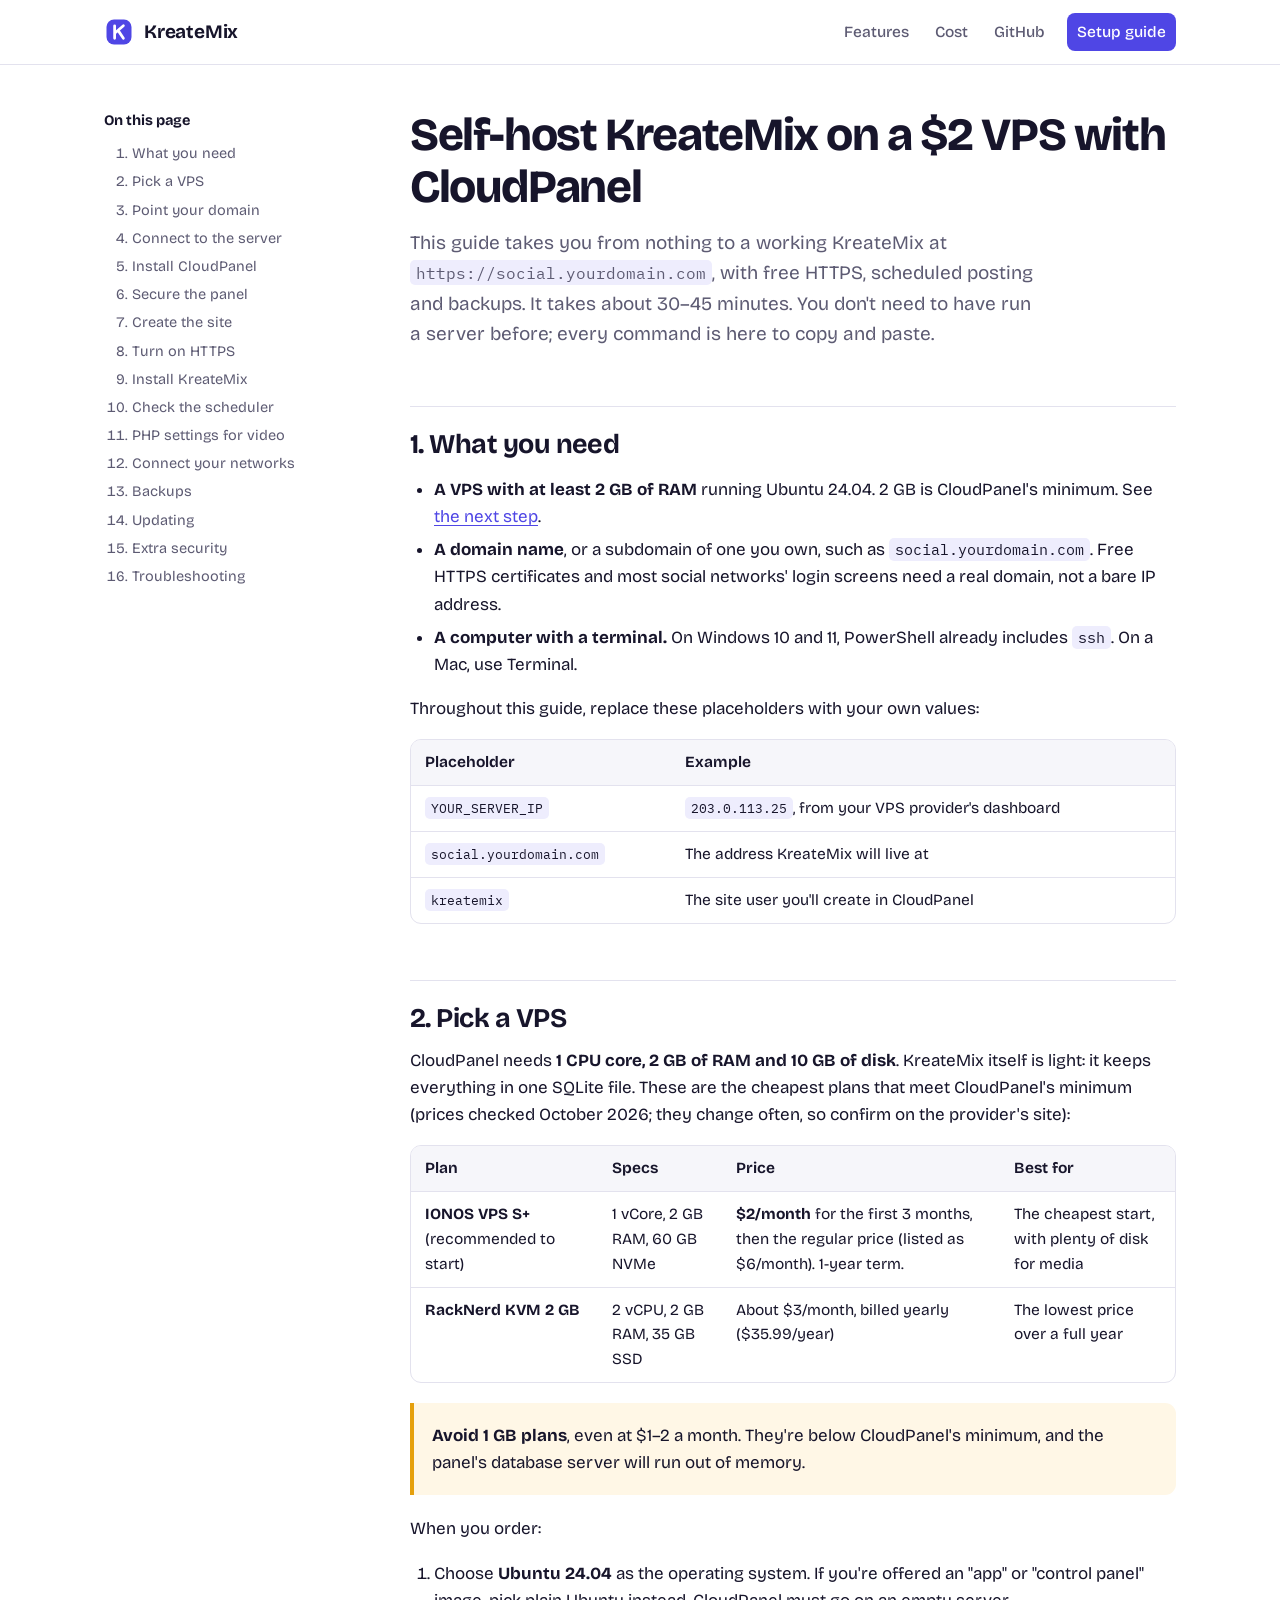
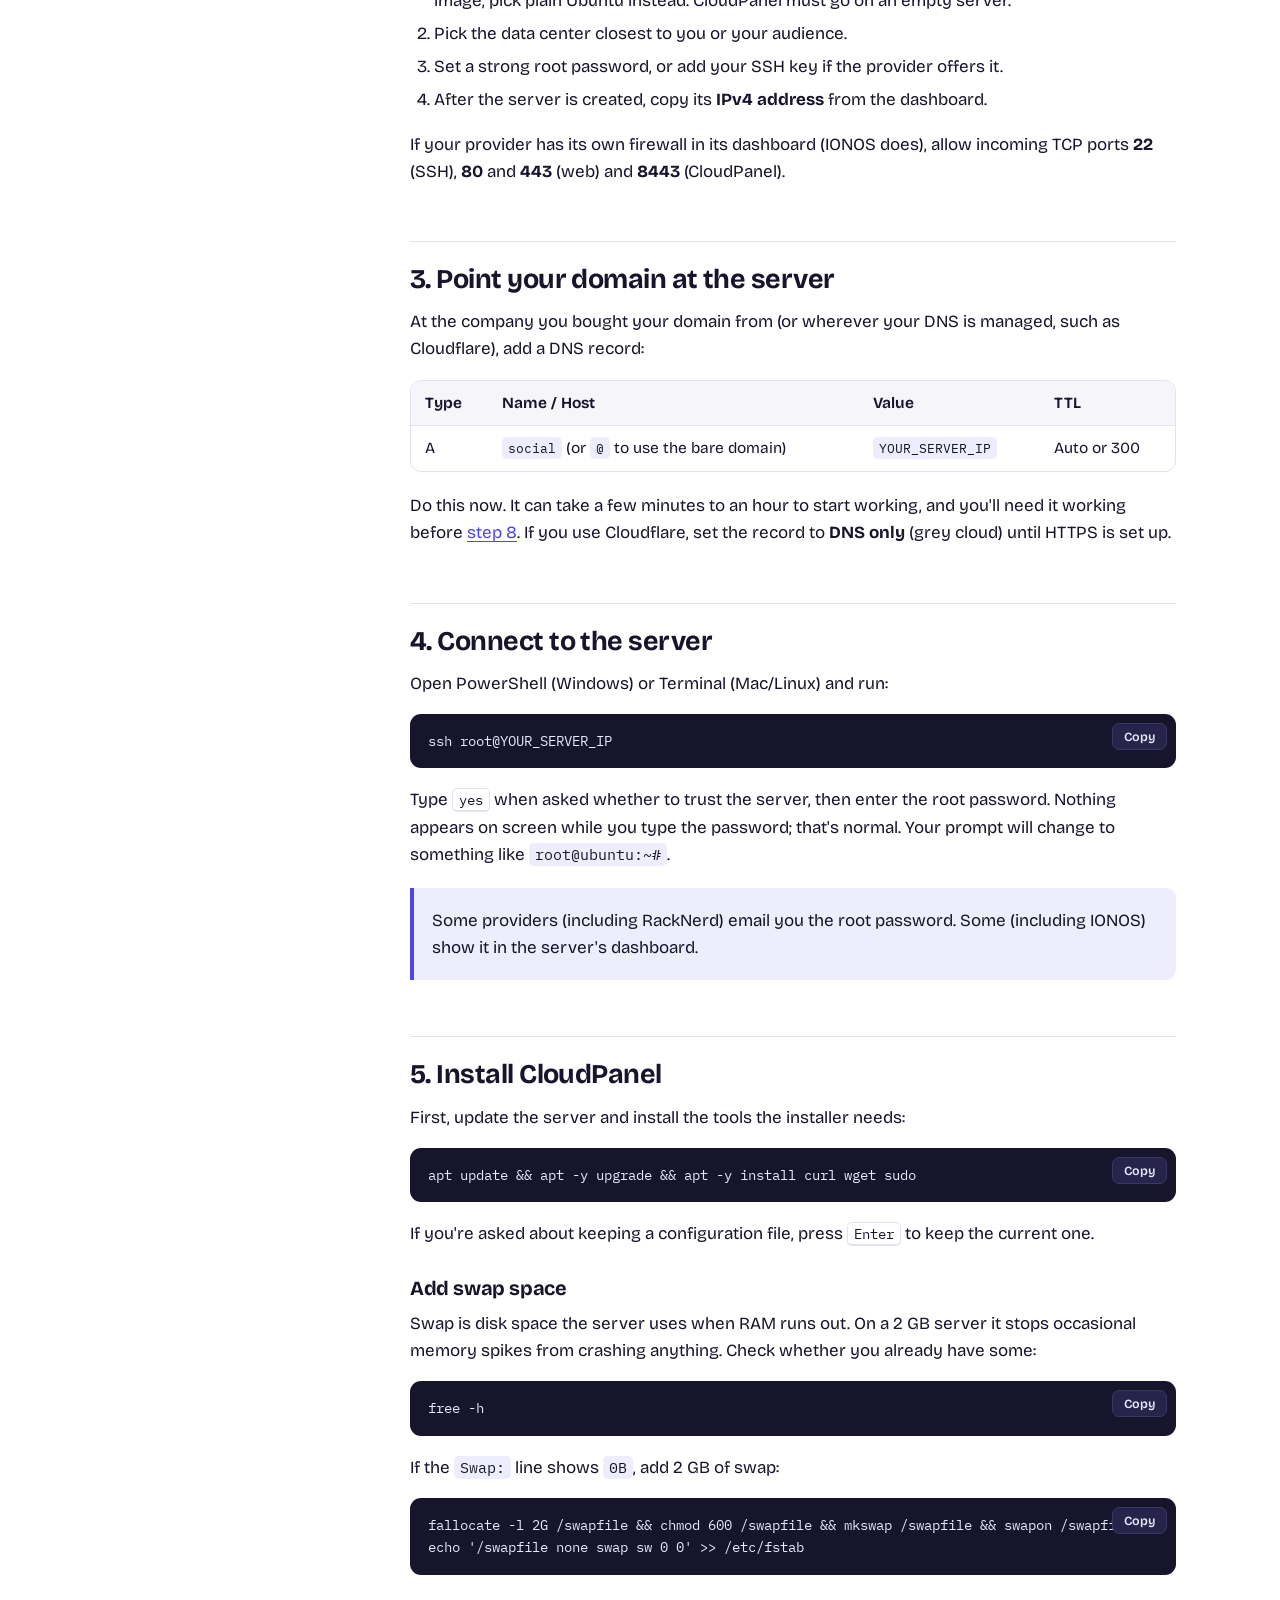
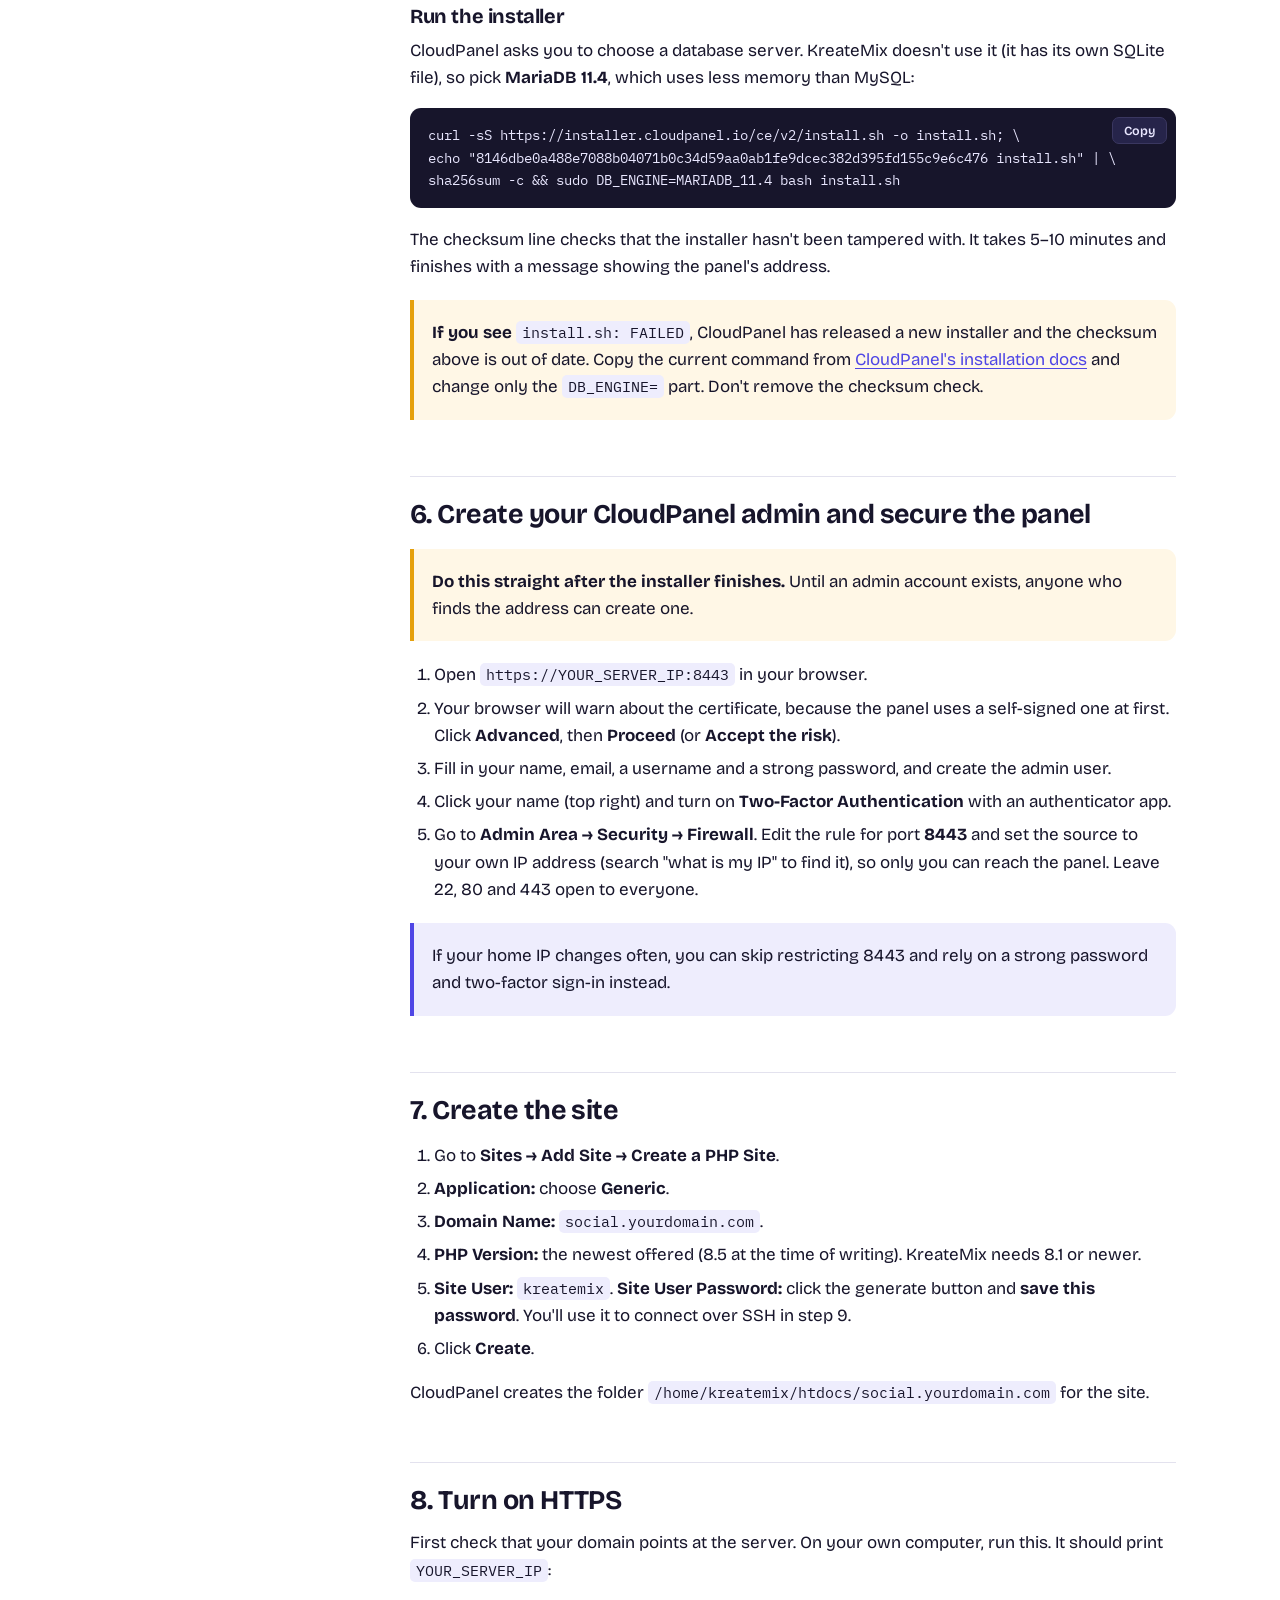
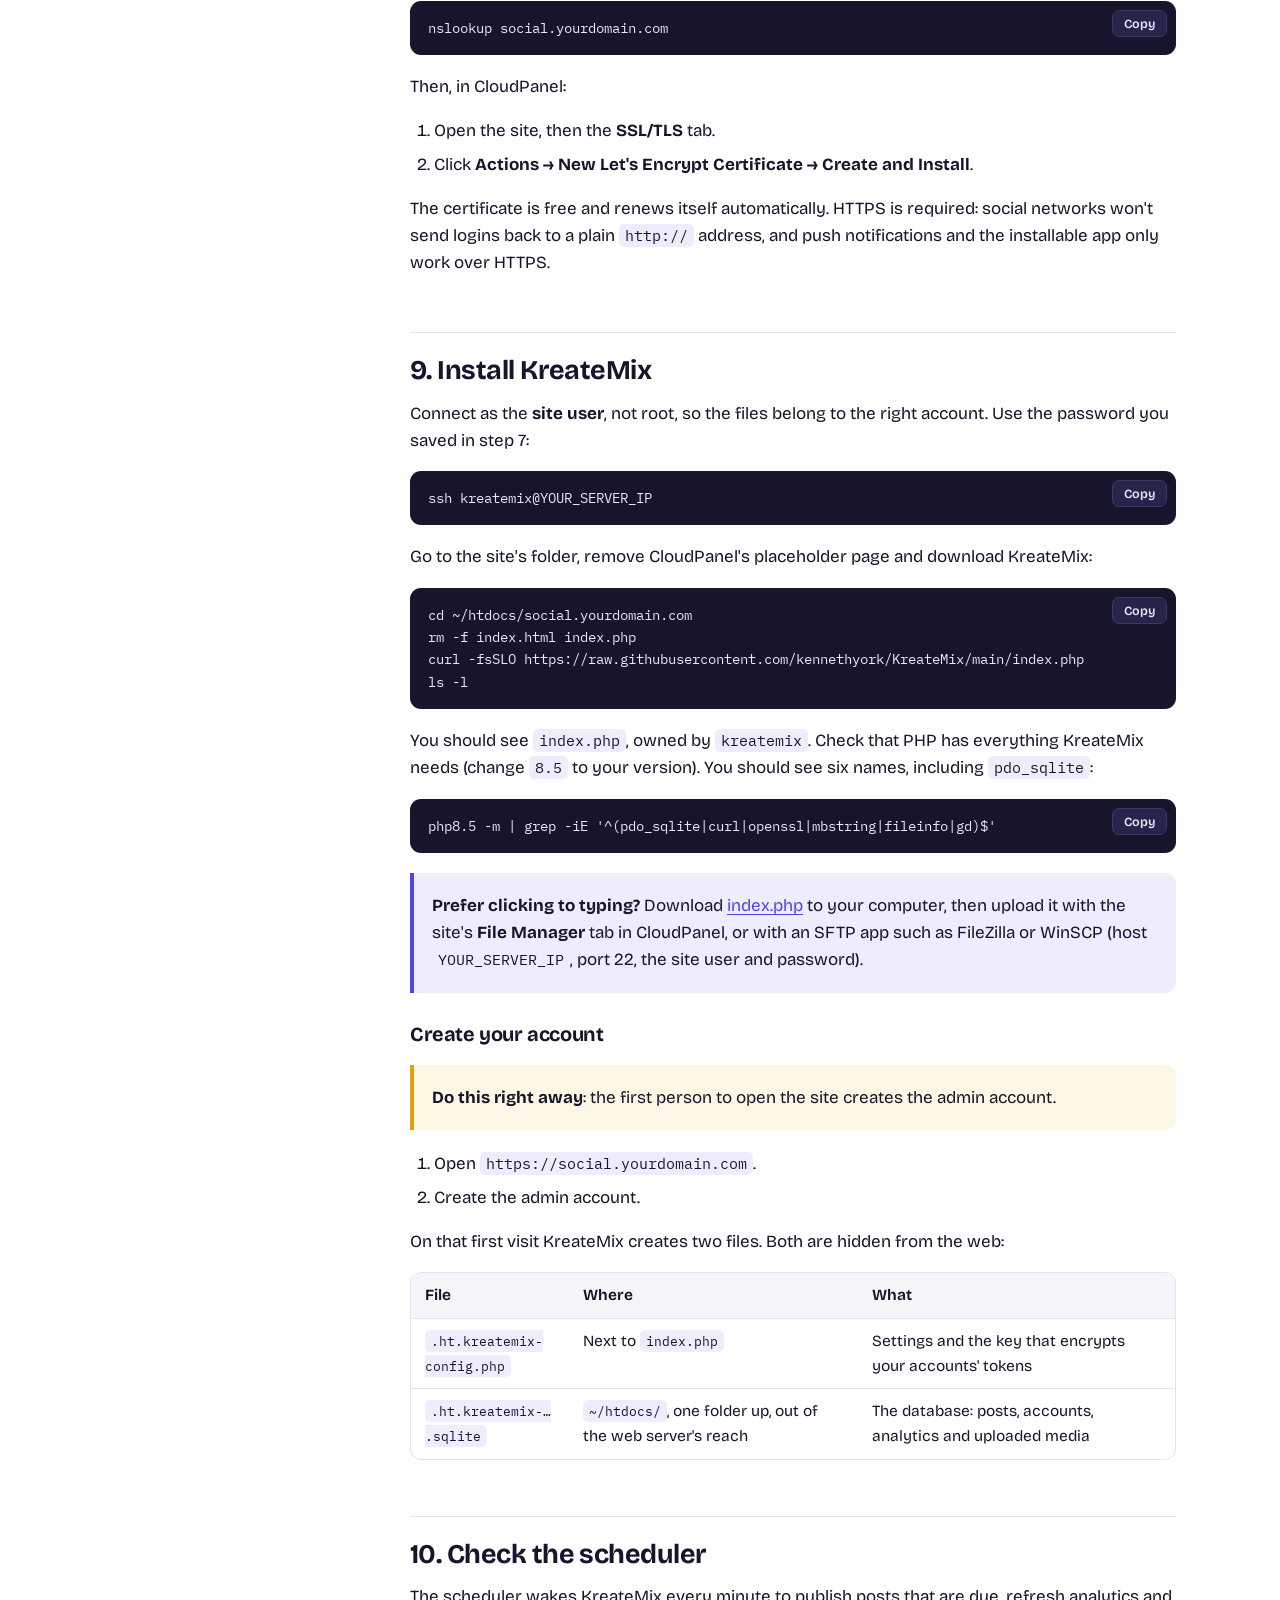
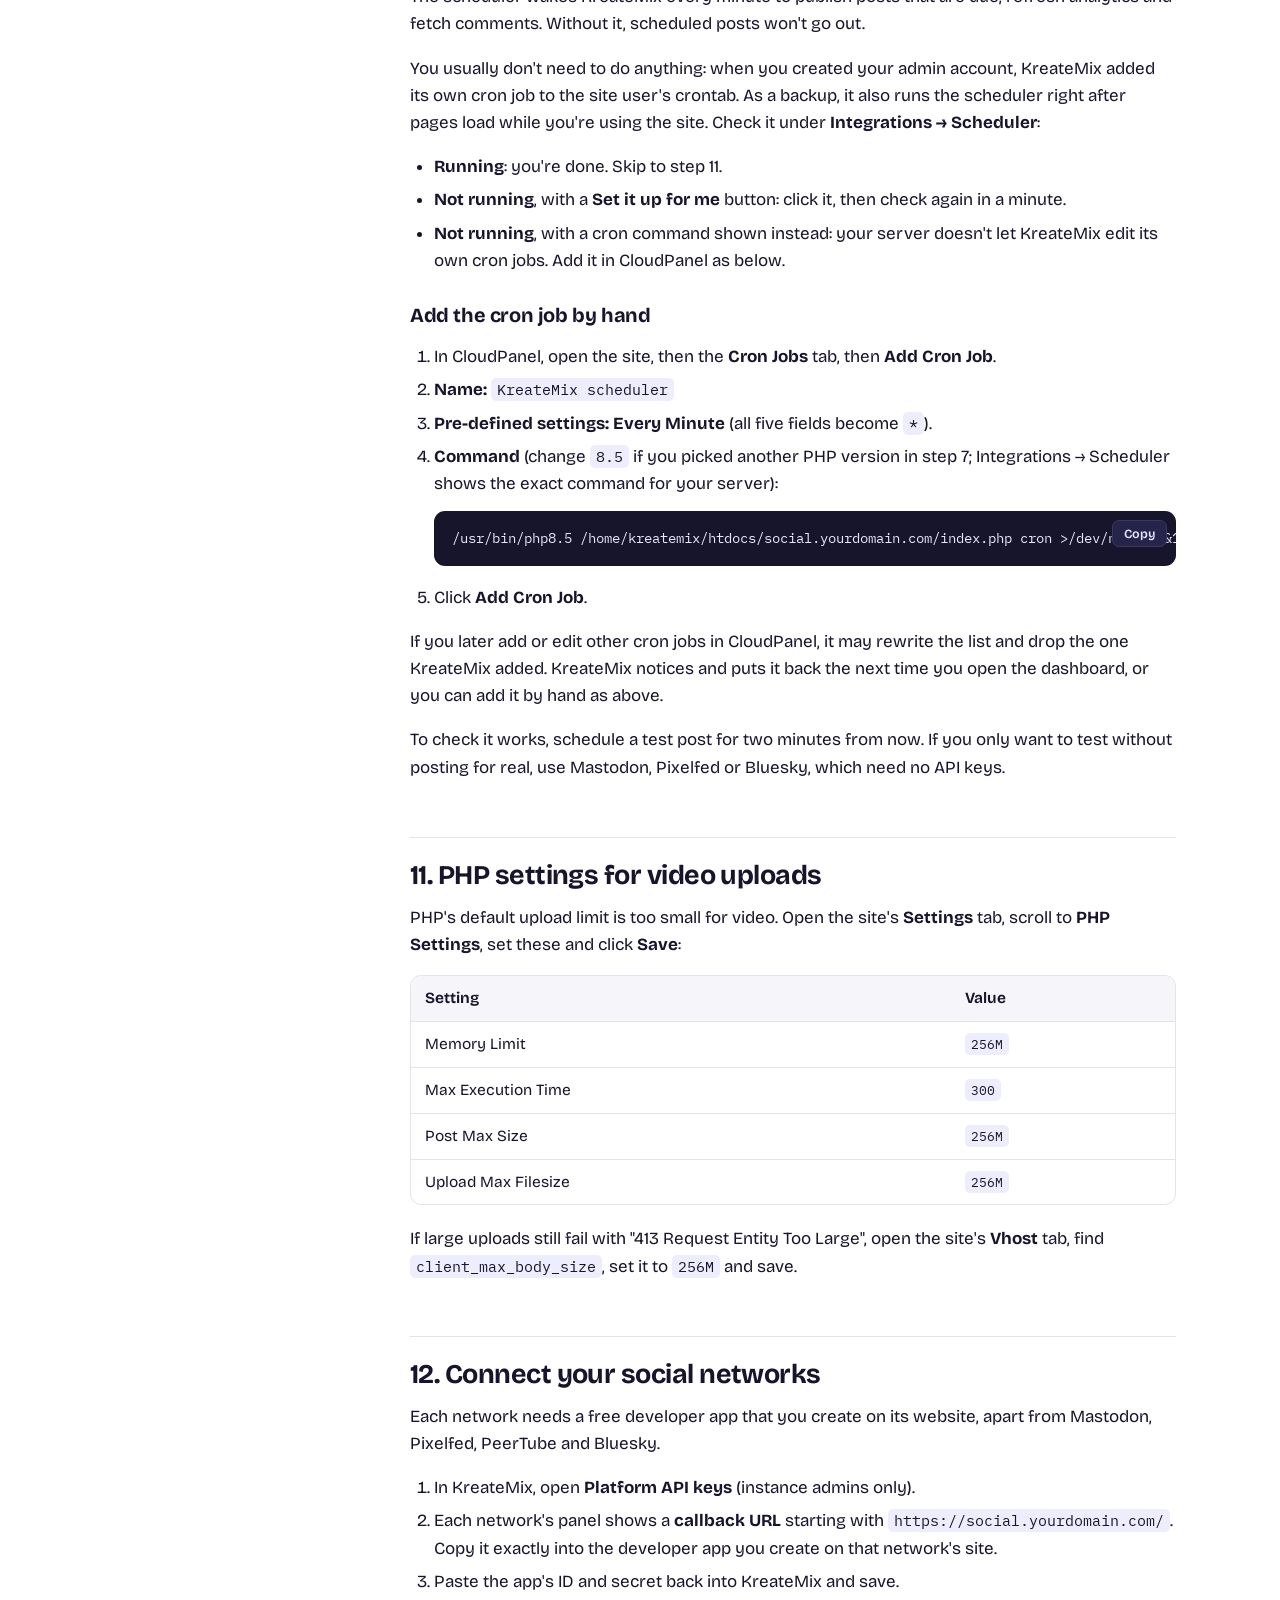
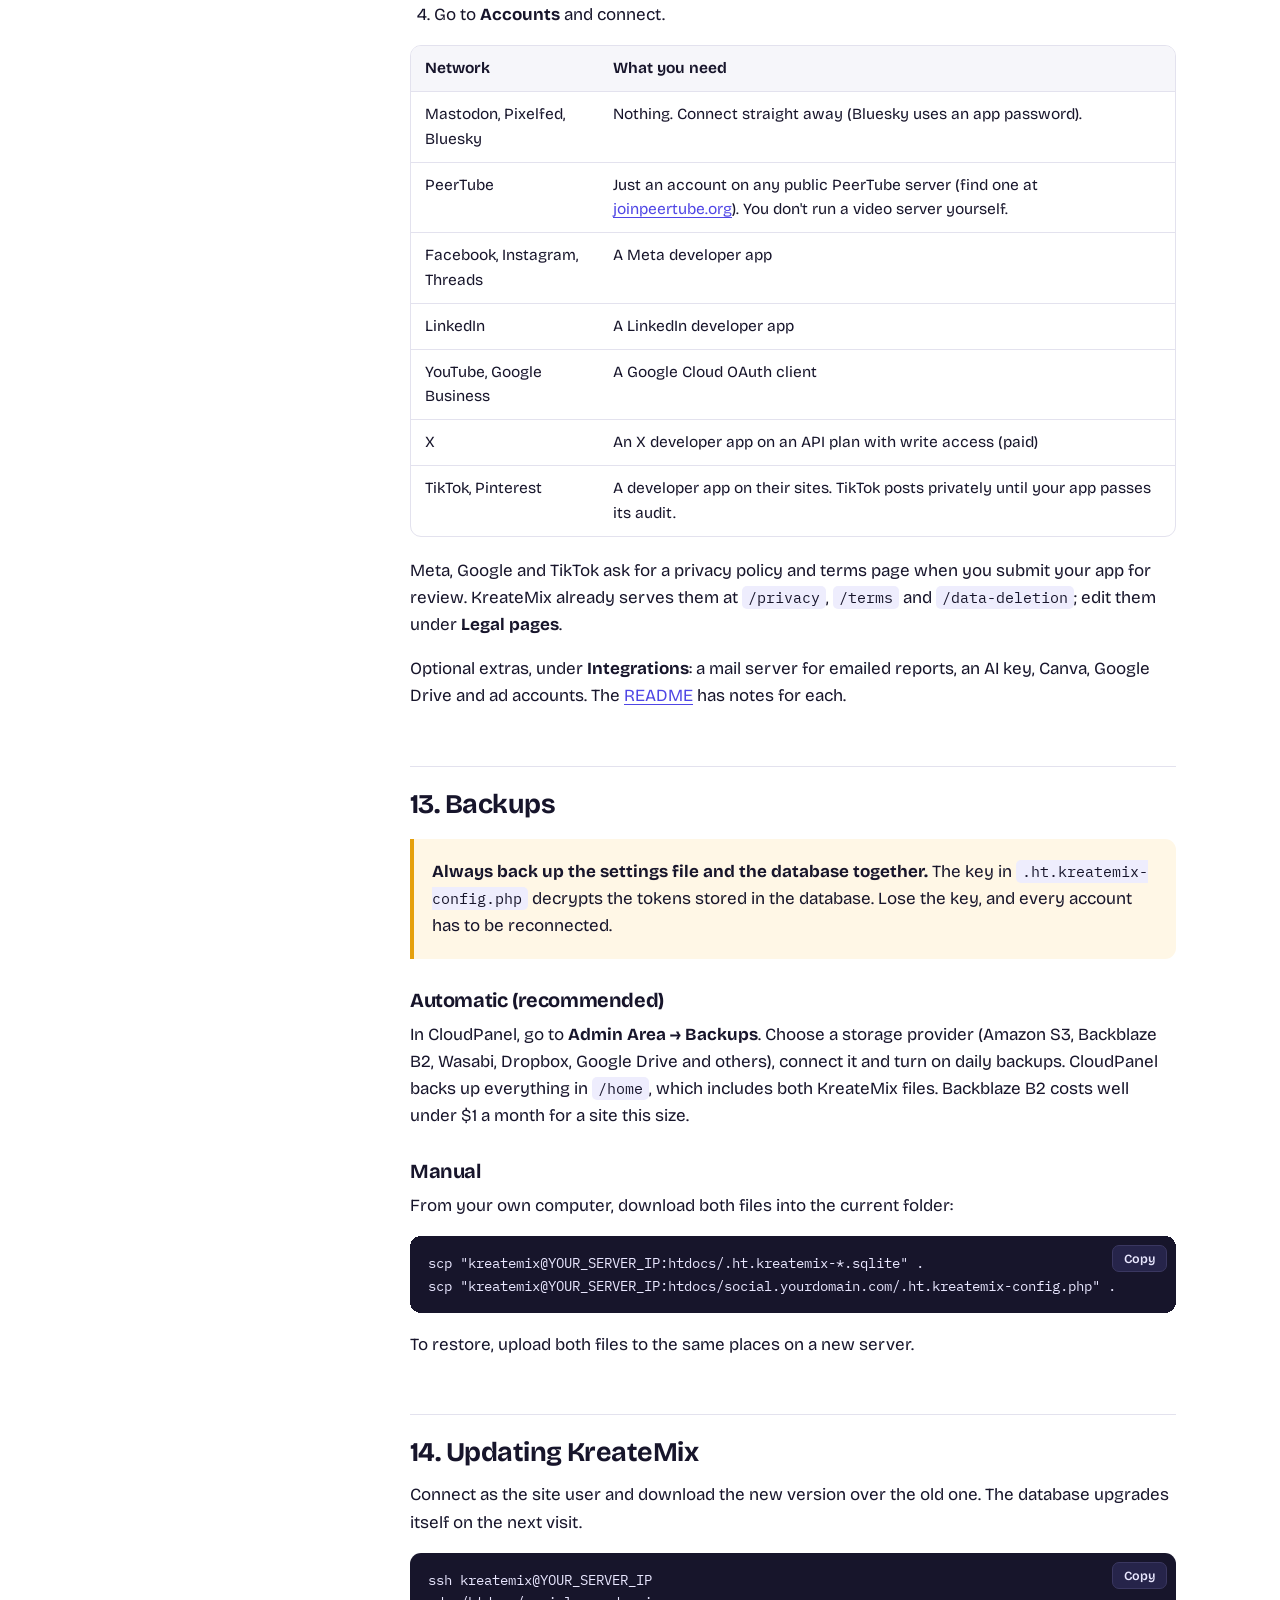
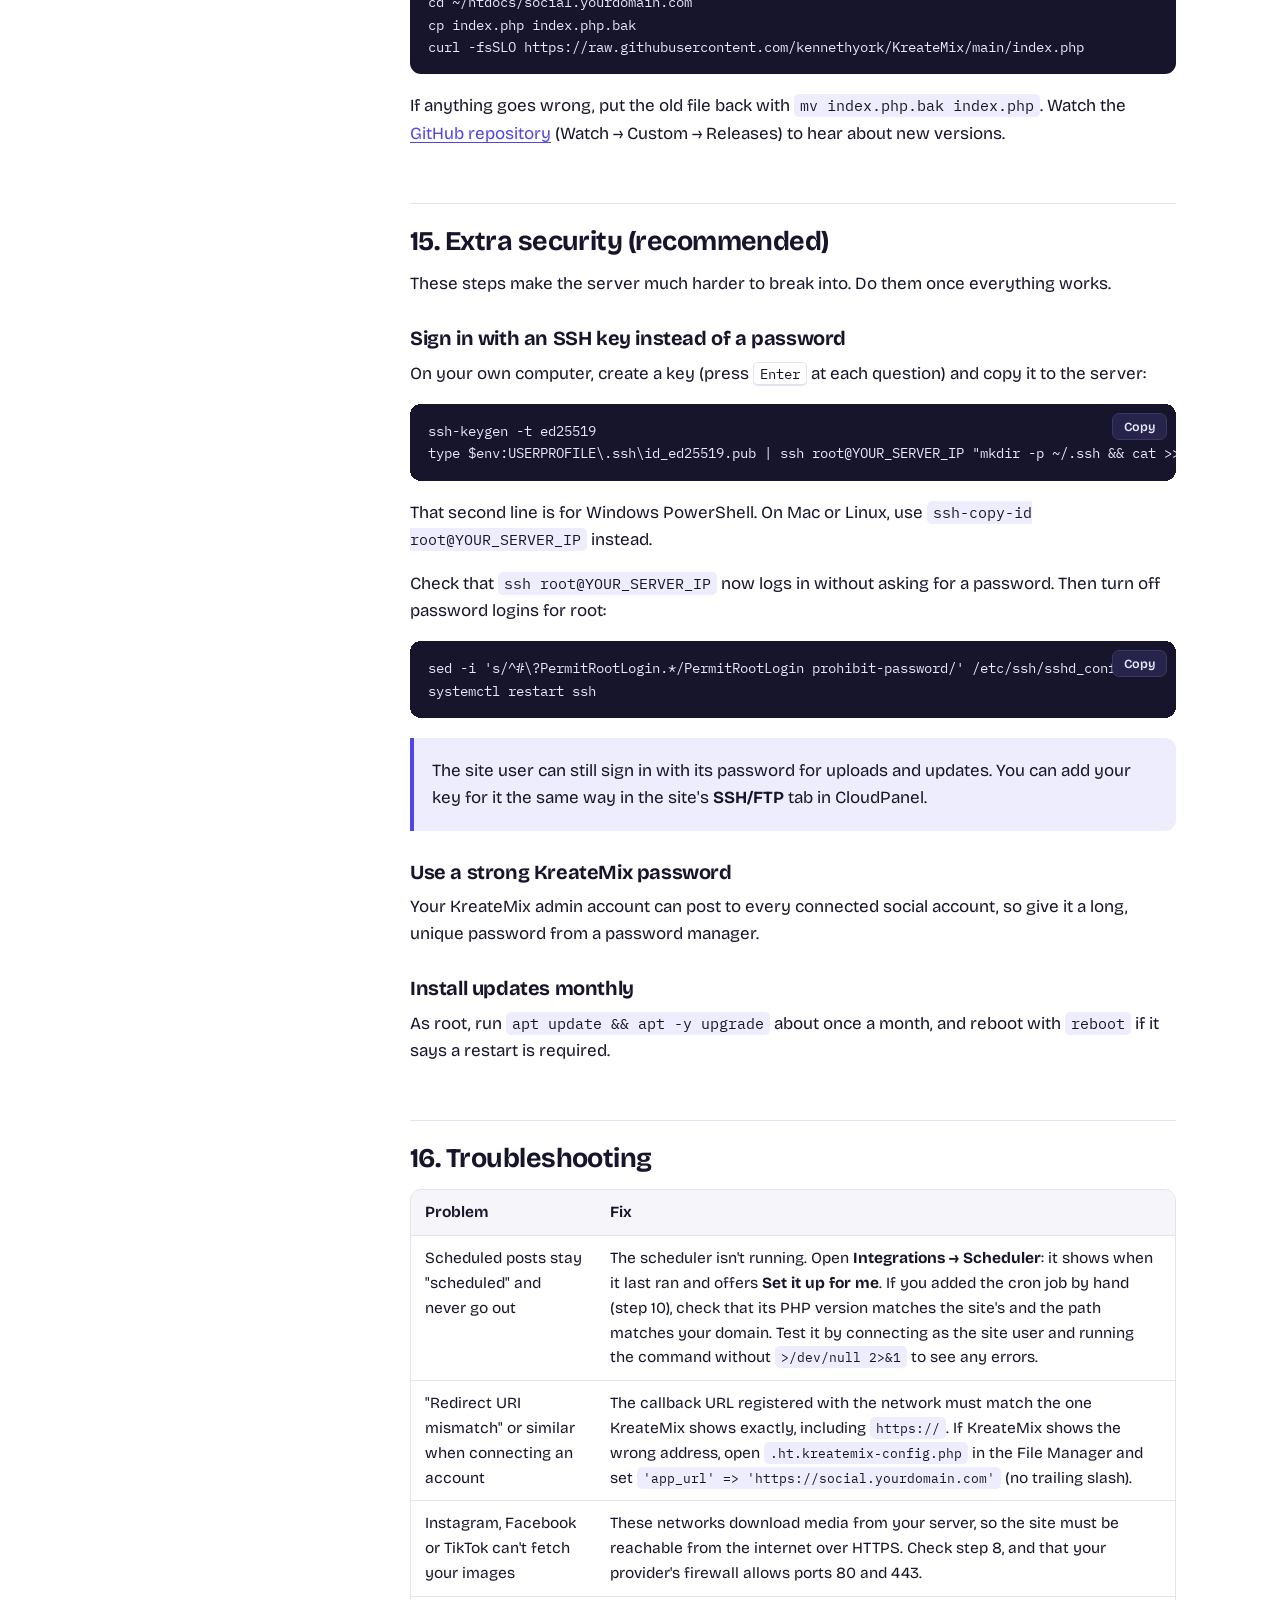
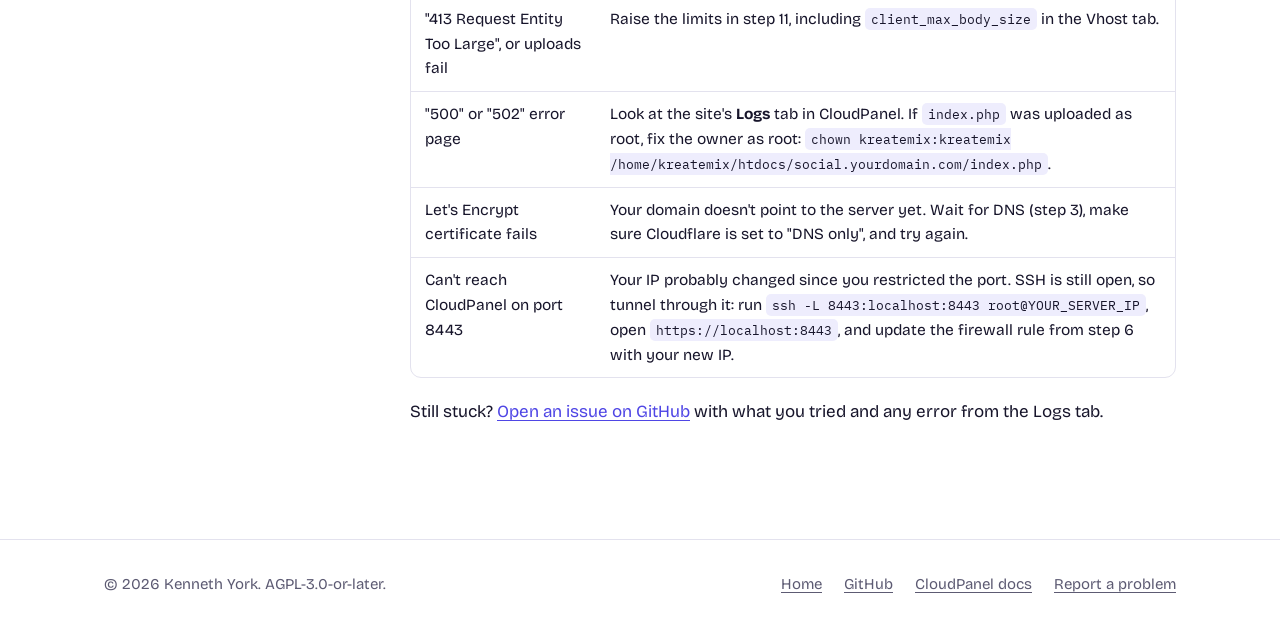
==== commit 9a07ac16: "Support PHP 8.5 Drop curl_close() and imagedestroy(), deprecated in PHP 8.5 (no-ops since 8.0). Test" ====
--- a/docs/self-host.html
+++ b/docs/self-host.html
@@ -148,7 +148,7 @@
       <li>Go to <strong>Sites → Add Site → Create a PHP Site</strong>.</li>
       <li><strong>Application:</strong> choose <strong>Generic</strong>.</li>
       <li><strong>Domain Name:</strong> <code>social.yourdomain.com</code>.</li>
-      <li><strong>PHP Version:</strong> the newest offered (8.4 at the time of writing). KreateMix needs 8.1 or newer.</li>
+      <li><strong>PHP Version:</strong> the newest offered (8.5 at the time of writing). KreateMix needs 8.1 or newer.</li>
       <li><strong>Site User:</strong> <code>kreatemix</code>. <strong>Site User Password:</strong> click the generate button and <strong>save this password</strong>. You'll use it to connect over SSH in step 9.</li>
       <li>Click <strong>Create</strong>.</li>
     </ol>
@@ -172,8 +172,8 @@
 rm -f index.html index.php
 curl -fsSLO https://raw.githubusercontent.com/kennethyork/KreateMix/main/index.php
 ls -l</code></pre>
-    <p>You should see <code>index.php</code>, owned by <code>kreatemix</code>. Check that PHP has everything KreateMix needs (change <code>8.4</code> to your version). You should see six names, including <code>pdo_sqlite</code>:</p>
-    <pre><code>php8.4 -m | grep -iE '^(pdo_sqlite|curl|openssl|mbstring|fileinfo|gd)$'</code></pre>
+    <p>You should see <code>index.php</code>, owned by <code>kreatemix</code>. Check that PHP has everything KreateMix needs (change <code>8.5</code> to your version). You should see six names, including <code>pdo_sqlite</code>:</p>
+    <pre><code>php8.5 -m | grep -iE '^(pdo_sqlite|curl|openssl|mbstring|fileinfo|gd)$'</code></pre>
     <div class="note"><p><strong>Prefer clicking to typing?</strong> Download <a href="https://github.com/kennethyork/KreateMix/raw/main/index.php">index.php</a> to your computer, then upload it with the site's <strong>File Manager</strong> tab in CloudPanel, or with an SFTP app such as FileZilla or WinSCP (host <code>YOUR_SERVER_IP</code>, port 22, the site user and password).</p></div>
 
     <h3>Create your account</h3>
@@ -202,8 +202,8 @@
       <li>In CloudPanel, open the site, then the <strong>Cron Jobs</strong> tab, then <strong>Add Cron Job</strong>.</li>
       <li><strong>Name:</strong> <code>KreateMix scheduler</code></li>
       <li><strong>Pre-defined settings:</strong> <strong>Every Minute</strong> (all five fields become <code>*</code>).</li>
-      <li><strong>Command</strong> (change <code>8.4</code> if you picked another PHP version in step 7; Integrations → Scheduler shows the exact command for your server):
-        <pre><code>/usr/bin/php8.4 /home/kreatemix/htdocs/social.yourdomain.com/index.php cron &gt;/dev/null 2&gt;&amp;1</code></pre>
+      <li><strong>Command</strong> (change <code>8.5</code> if you picked another PHP version in step 7; Integrations → Scheduler shows the exact command for your server):
+        <pre><code>/usr/bin/php8.5 /home/kreatemix/htdocs/social.yourdomain.com/index.php cron &gt;/dev/null 2&gt;&amp;1</code></pre>
       </li>
       <li>Click <strong>Add Cron Job</strong>.</li>
     </ol>
--- a/docs/style.css
+++ b/docs/style.css
@@ -199,18 +199,63 @@
   .setup-steps li:nth-child(2n) { padding-left: 24px; border-left: 1px solid var(--line); }
 }
 @media (max-width: 600px) {
-  body { font-size: 16.5px; }
+  body { font-size: 16px; }
   .wrap { padding: 0 18px; }
-  .hero { padding-top: 40px; }
-  .lead { font-size: 18px; }
-  .band { padding: 60px 0; }
-  .setup-steps { grid-template-columns: 1fr; }
-  .setup-steps li:nth-child(2n) { padding-left: 0; border-left: 0; }
-  .setup-steps li::before { font-size: 34px; }
-  .shots { margin-top: 44px; padding-bottom: 28px; }
-  .shot-phone { width: 38%; right: -4px; border-width: 4px; border-radius: 18px; }
-  .shot-desktop .chrome span { display: none; }
-  .terminal { font-size: 13px; }
-  .oss { grid-template-columns: 1fr; }
-  .receipt { padding: 22px 20px 34px; }
-}
+  .hero { padding-top: 36px; }
+  .hero h1 { font-size: 36px; margin-bottom: 16px; }
+  .lead { font-size: 16.5px; margin-bottom: 24px; }
+  .actions { flex-direction: column; gap: 10px; }
+  .actions .btn { justify-content: center; width: 100%; padding: 14px 20px; }
+  .facts { flex-direction: column; gap: 6px; margin-top: 20px; font-size: 14.5px; }
+  .hero-grid { gap: 32px; }
+
+  /* Terminal: keep lines intact and let long ones scroll sideways */
+  .terminal { font-size: 12.5px; line-height: 1.65; }
+  .terminal pre { white-space: pre; overflow-x: auto; overflow-wrap: normal; padding: 14px 16px 18px; }
+  .terminal-bar { padding: 10px 14px; }
+
+  /* On a phone, show the phone screenshot instead of a shrunken desktop one */
+  .shots { margin-top: 36px; padding-bottom: 0; display: flex; justify-content: center; }
+  .shot-desktop { display: none; }
+  .shot-phone { position: static; width: 68%; min-width: 0; max-width: 280px; border-width: 5px; border-radius: 28px; }
+
+  .band { padding: 52px 0; }
+  .band h2 { font-size: 28px; margin-bottom: 10px; }
+  .band .intro { font-size: 16.5px; margin-bottom: 28px; }
+
+  .networks { gap: 6px; margin-bottom: 32px; }
+  .networks li { padding: 4px 10px; font-size: 13.5px; }
+  .feature-groups { gap: 28px; }
+  .feature-groups h3 { font-size: 19px; padding-bottom: 8px; }
+  .feature-groups dt { margin-top: 14px; font-size: 15.5px; }
+  .feature-groups dd { font-size: 15px; line-height: 1.5; }
+
+  .cost-grid { gap: 28px; }
+  .cost-notes p { font-size: 15.5px; }
+  .receipt { padding: 20px 18px 34px; font-size: 14px; }
+  .receipt table { font-size: 14px; }
+
+  /* Steps: number beside the text, not above it */
+  .setup-steps { grid-template-columns: 1fr; margin-bottom: 28px; }
+  .setup-steps li, .setup-steps li:nth-child(2n), .setup-steps li:not(:nth-child(3n + 1)) { display: grid; grid-template-columns: 34px 1fr; column-gap: 12px; padding: 16px 0; border-left: 0; }
+  .setup-steps li::before { grid-row: span 2; font-size: 26px; margin: 0; }
+  .setup-steps strong { font-size: 16.5px; margin-bottom: 2px; }
+  .setup-steps span { font-size: 15px; }
+  #setup > .wrap > .btn { width: 100%; justify-content: center; }
+
+  .oss { grid-template-columns: 1fr; gap: 20px; }
+  .oss .btn { justify-content: center; }
+  footer { padding: 26px 0 36px; font-size: 14.5px; }
+  footer .wrap { flex-direction: column; align-items: flex-start; }
+
+  /* Guide */
+  .content h1 { font-size: 30px; }
+  .content .lead { font-size: 16.5px; }
+  .content h2 { font-size: 23px; margin-top: 40px; padding-top: 18px; }
+  .content h3 { font-size: 18px; }
+  pre { font-size: 12.5px; padding: 46px 14px 14px; }
+  pre::before { content: ""; position: absolute; left: 0; right: 0; top: 38px; border-top: 1px solid rgba(255, 255, 255, 0.08); }
+  .copy { top: 6px; right: 6px; }
+  table { font-size: 14px; }
+  th, td { padding: 8px 10px; }
+}
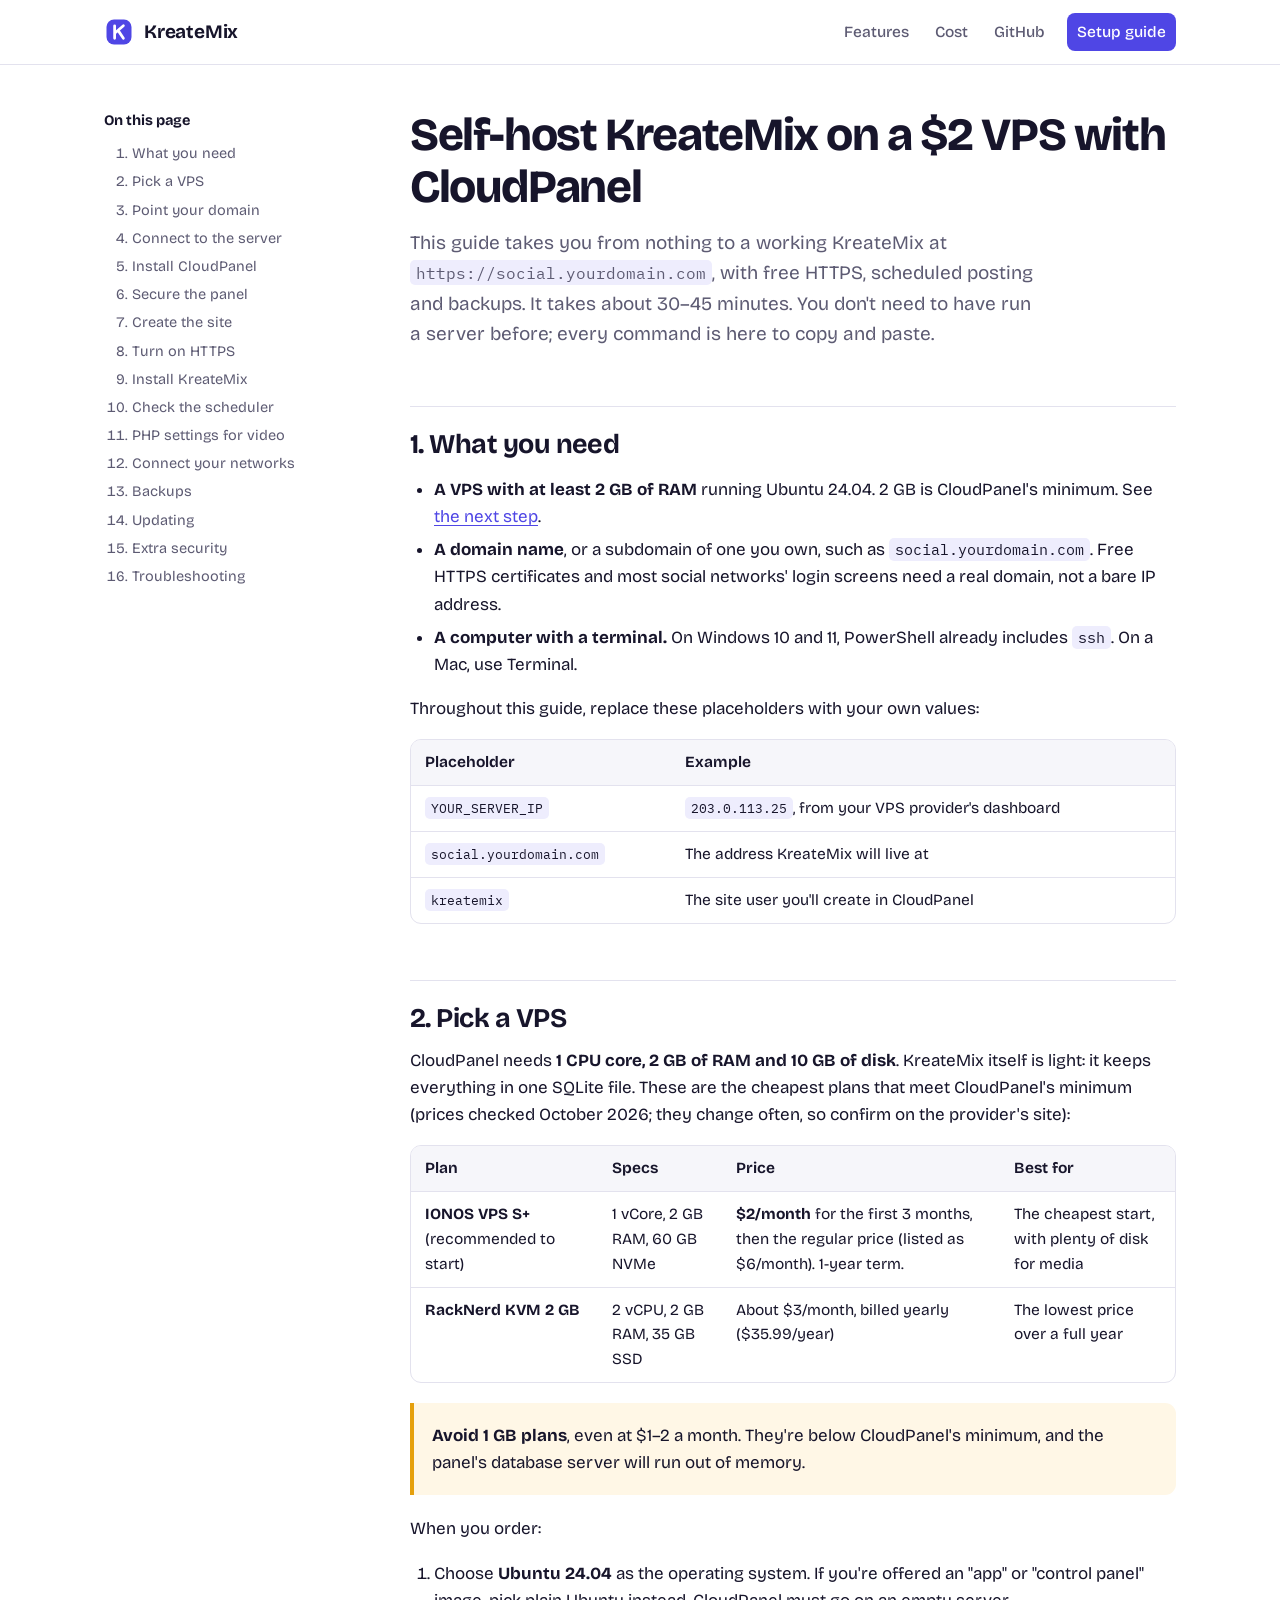
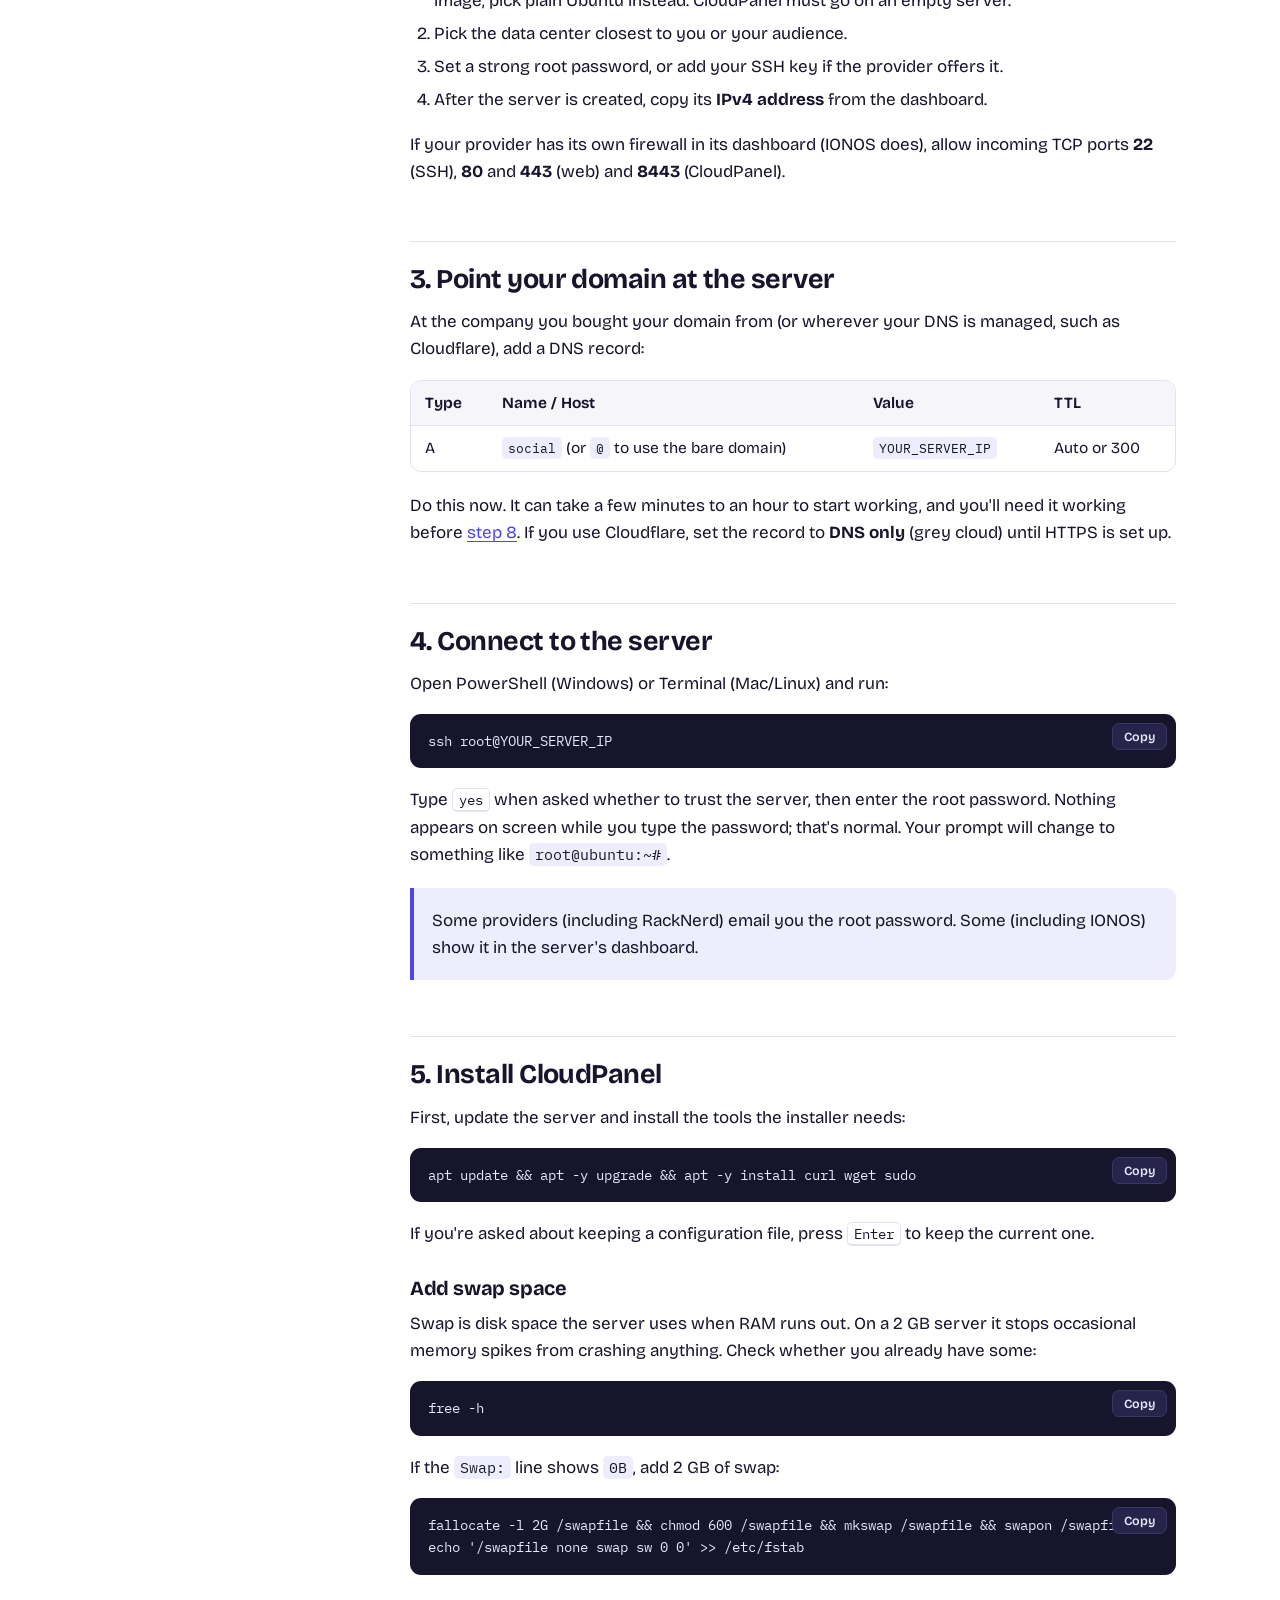
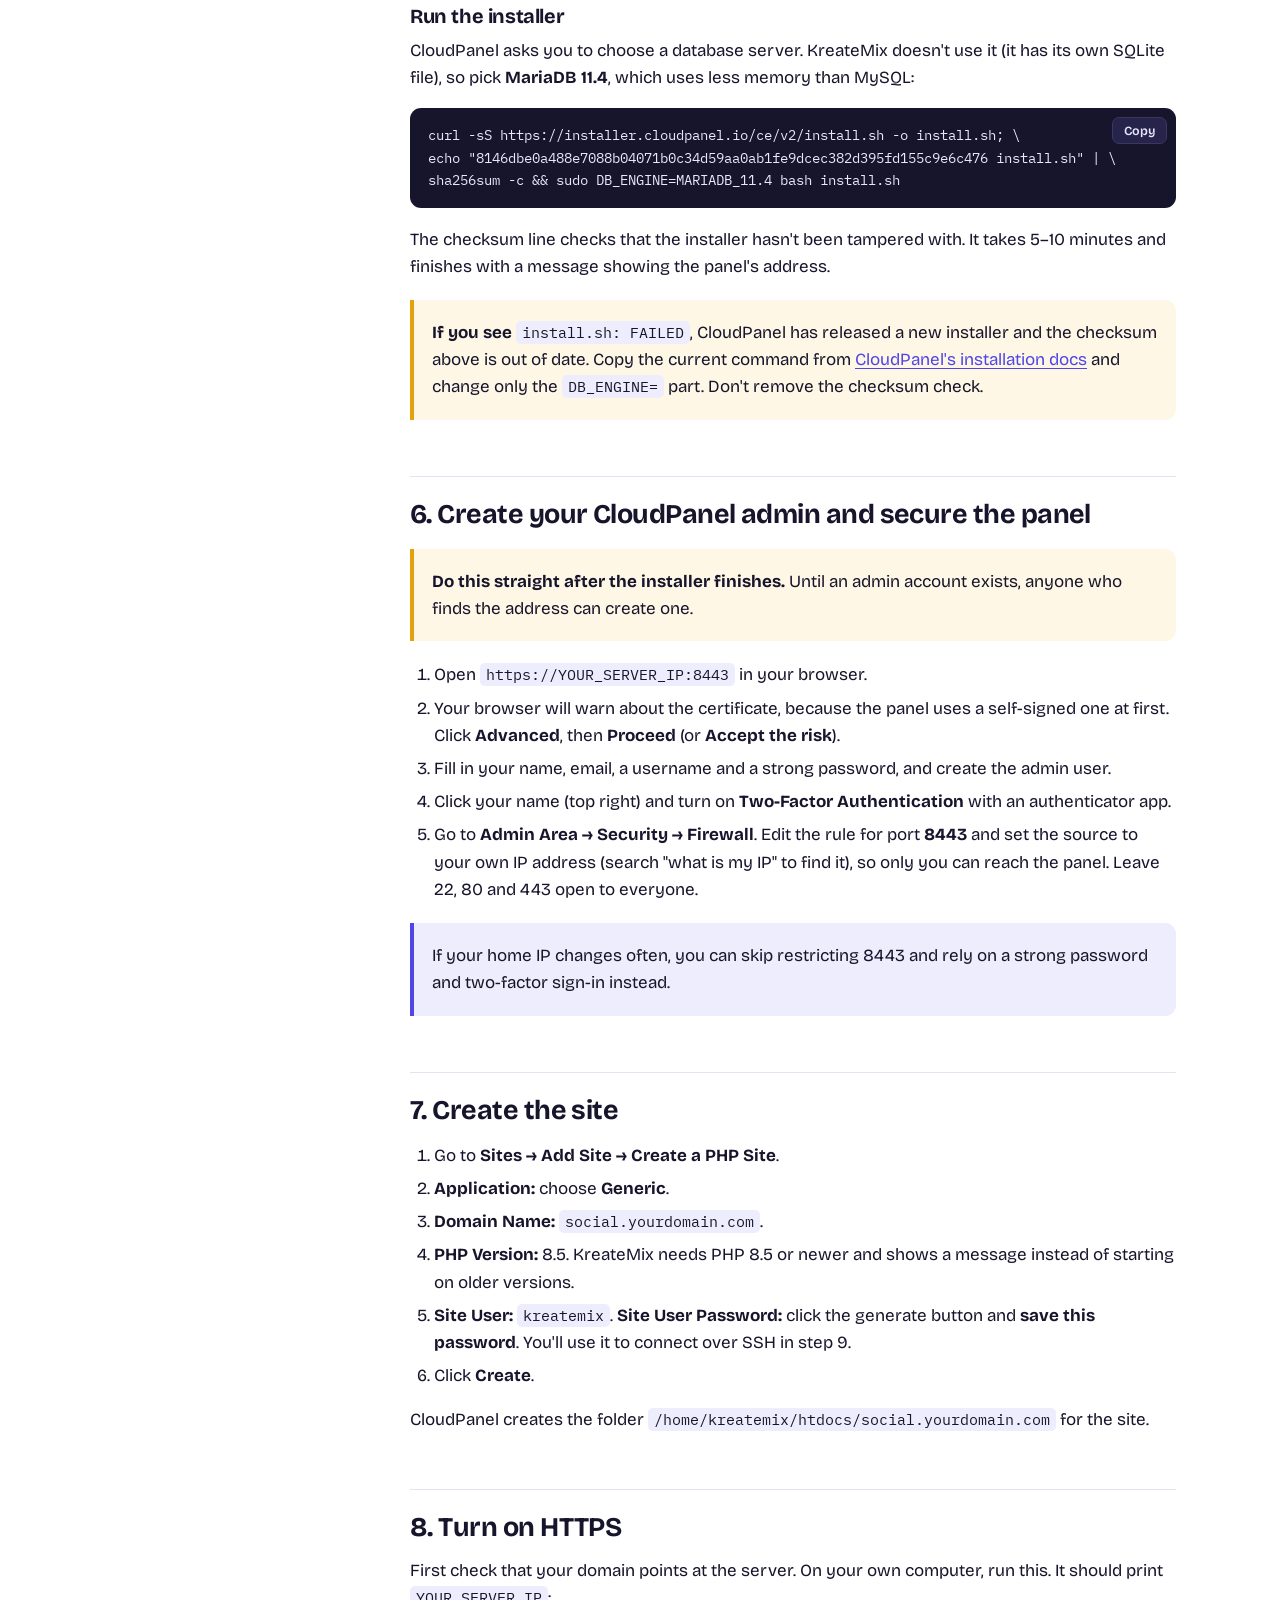
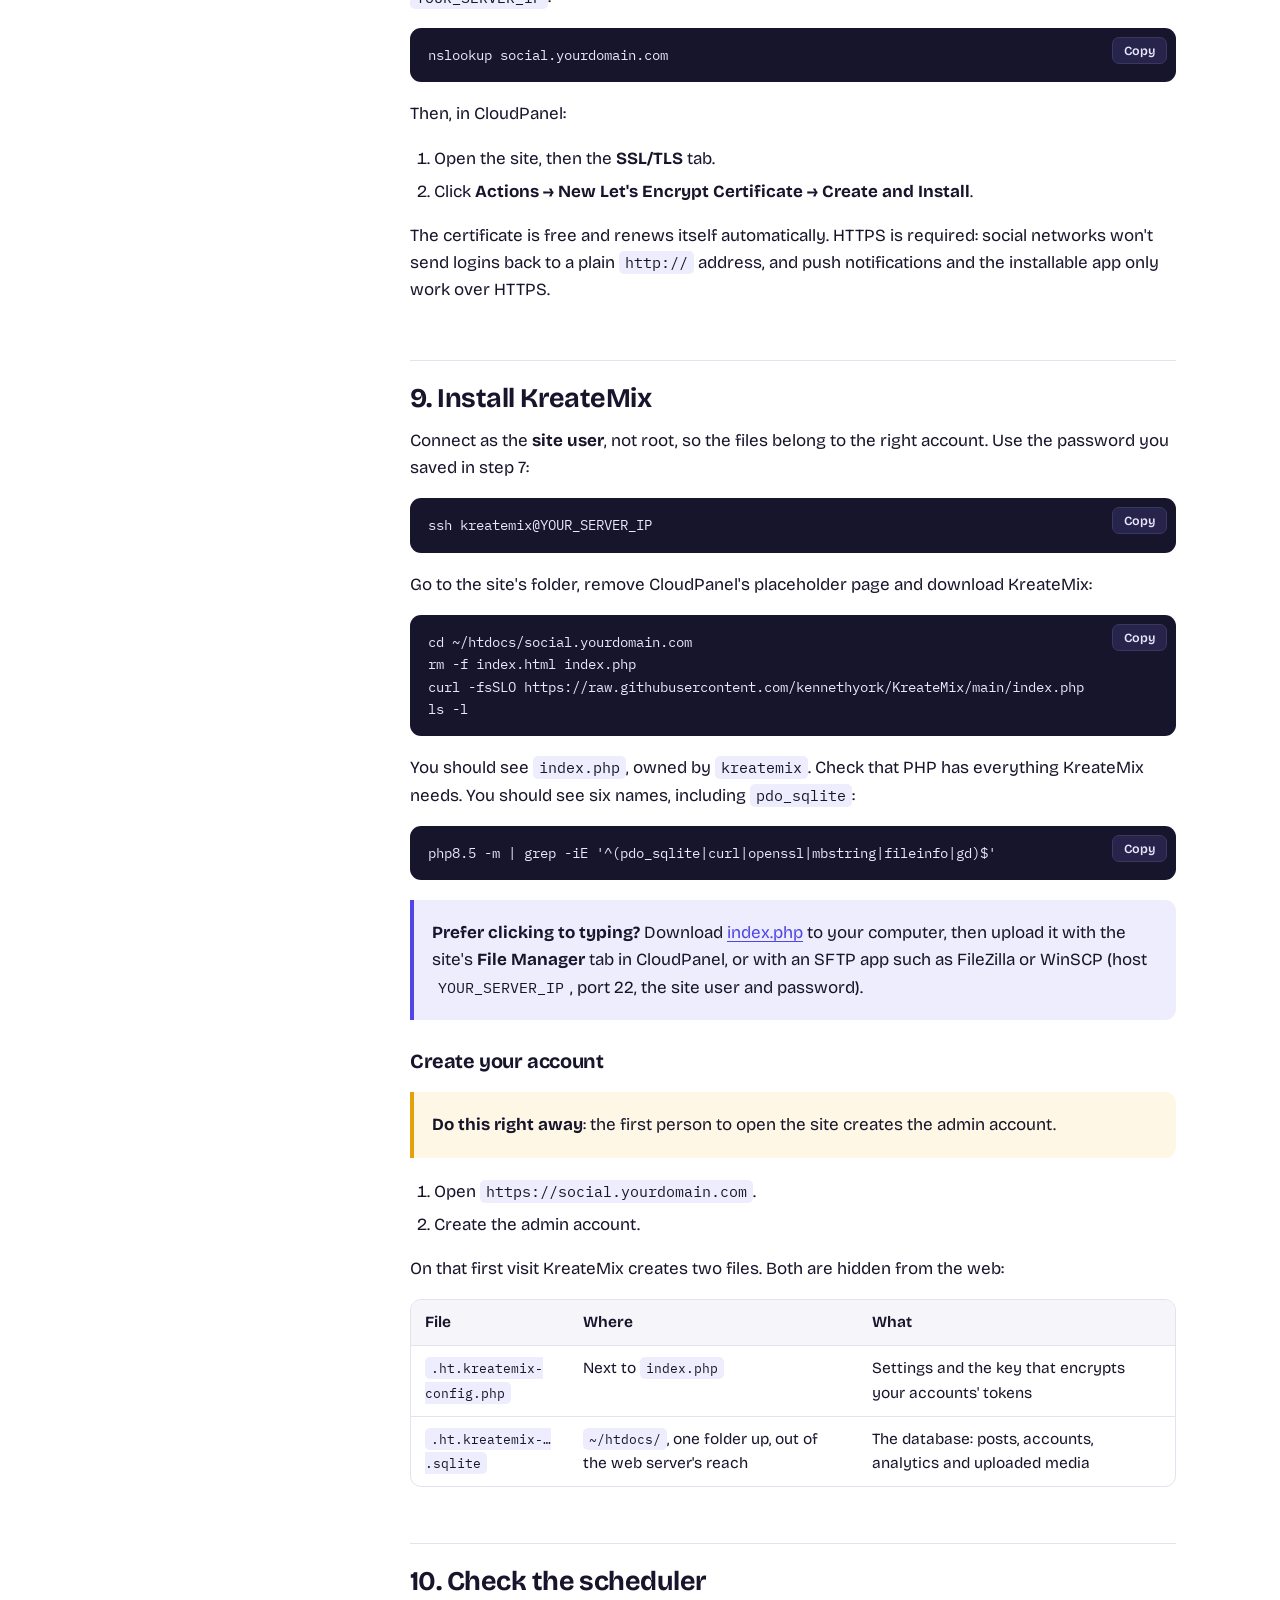
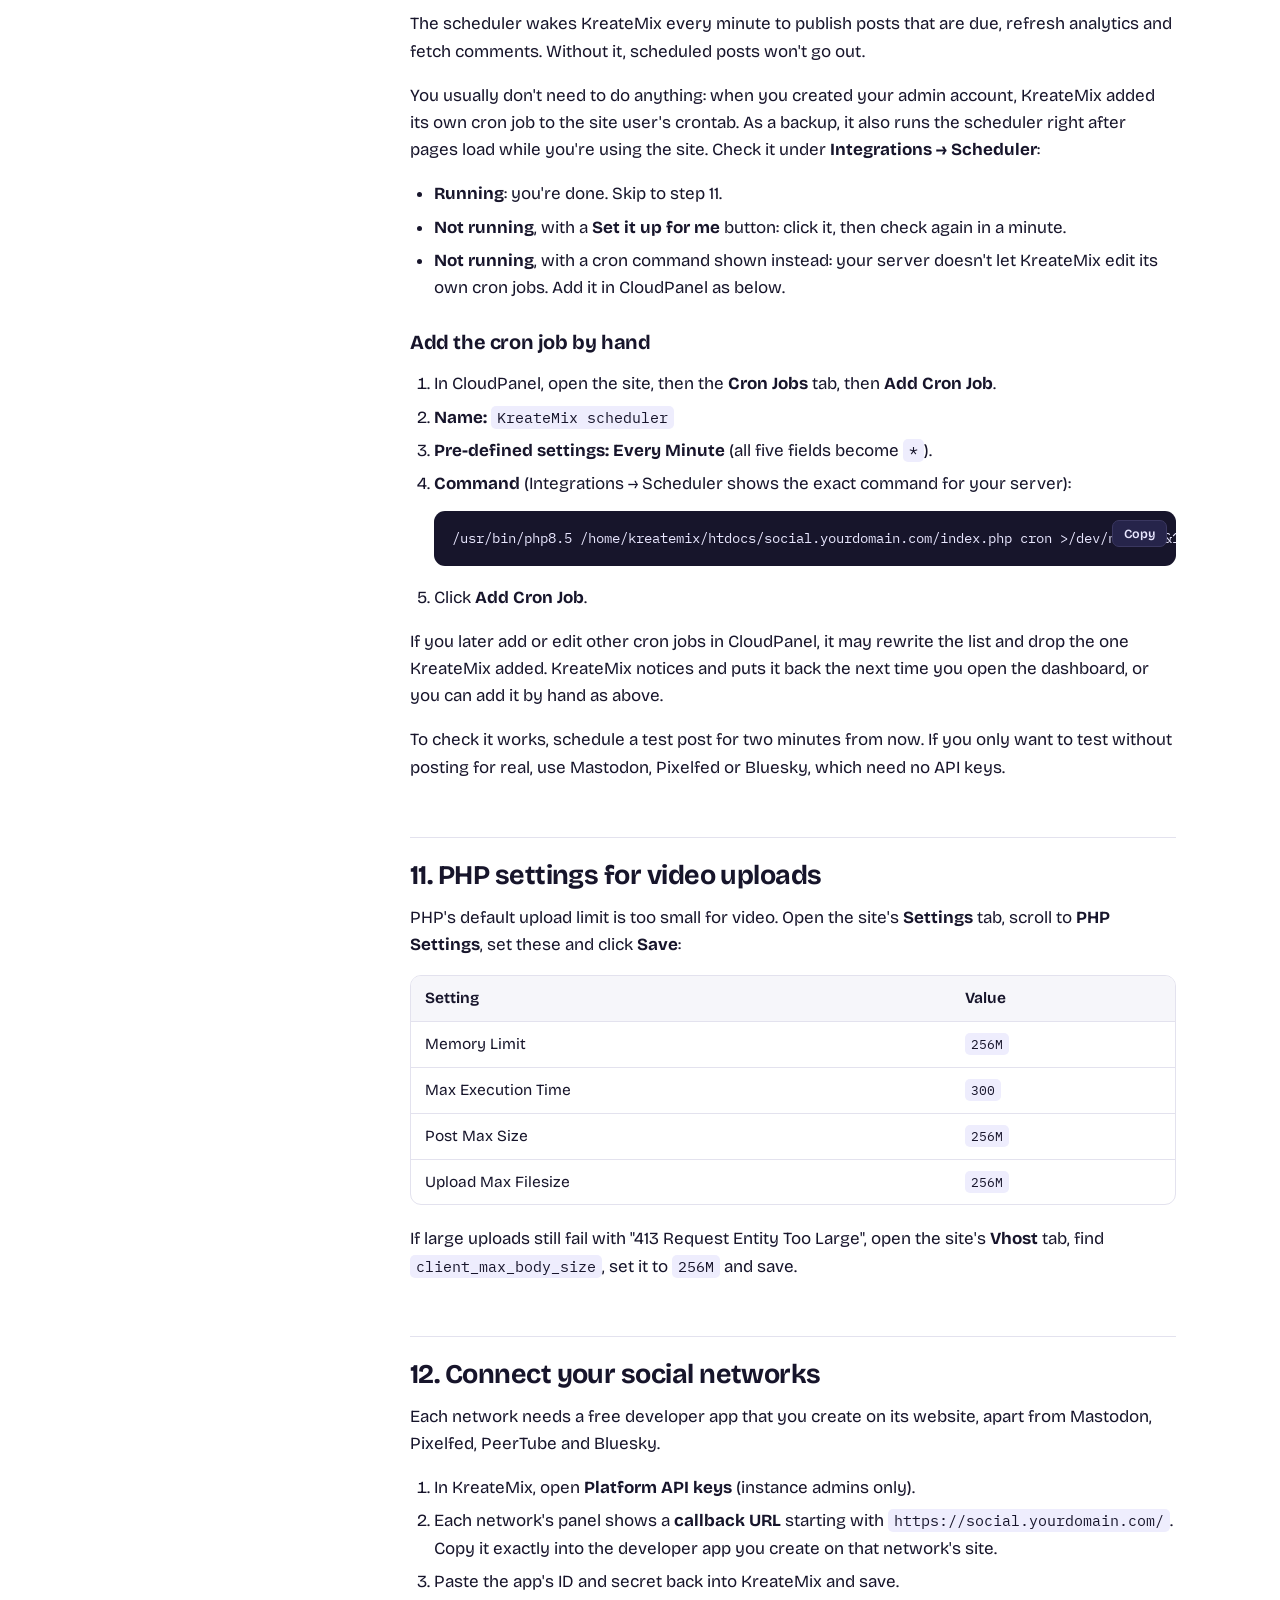
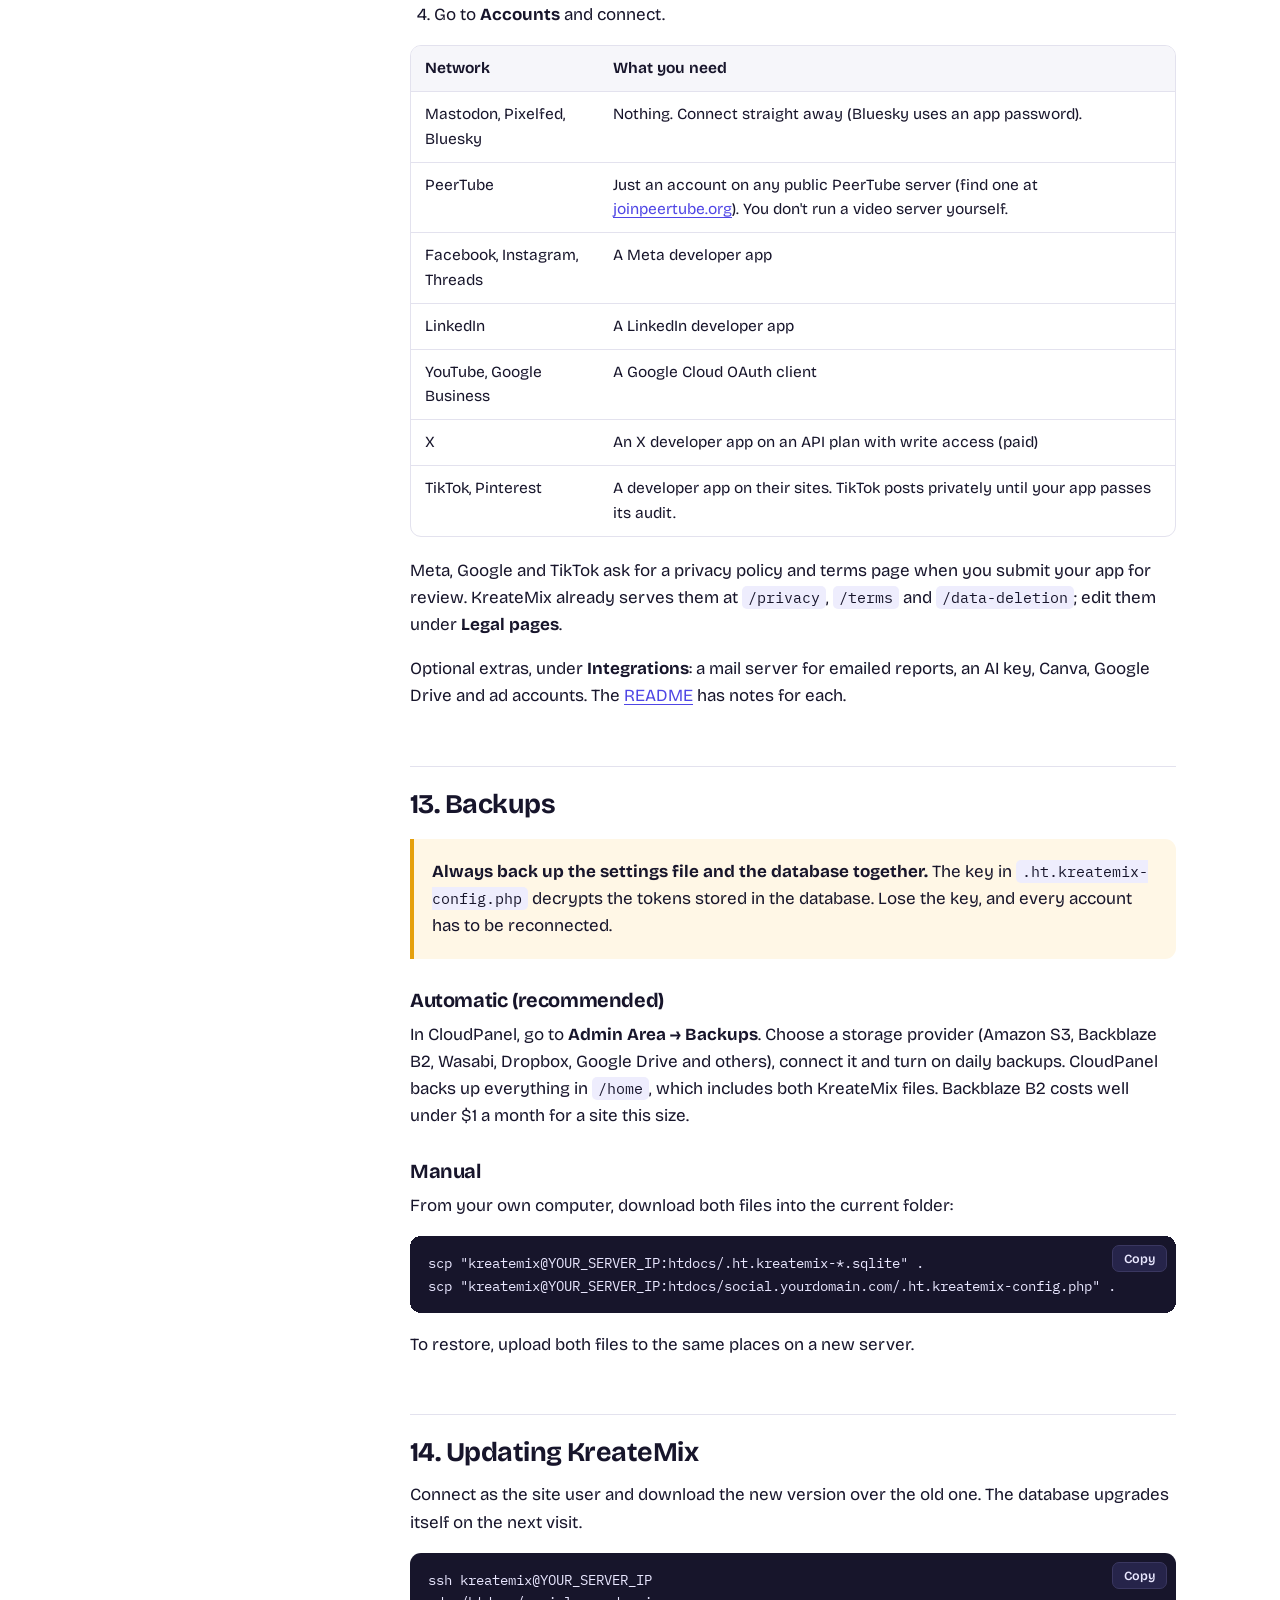
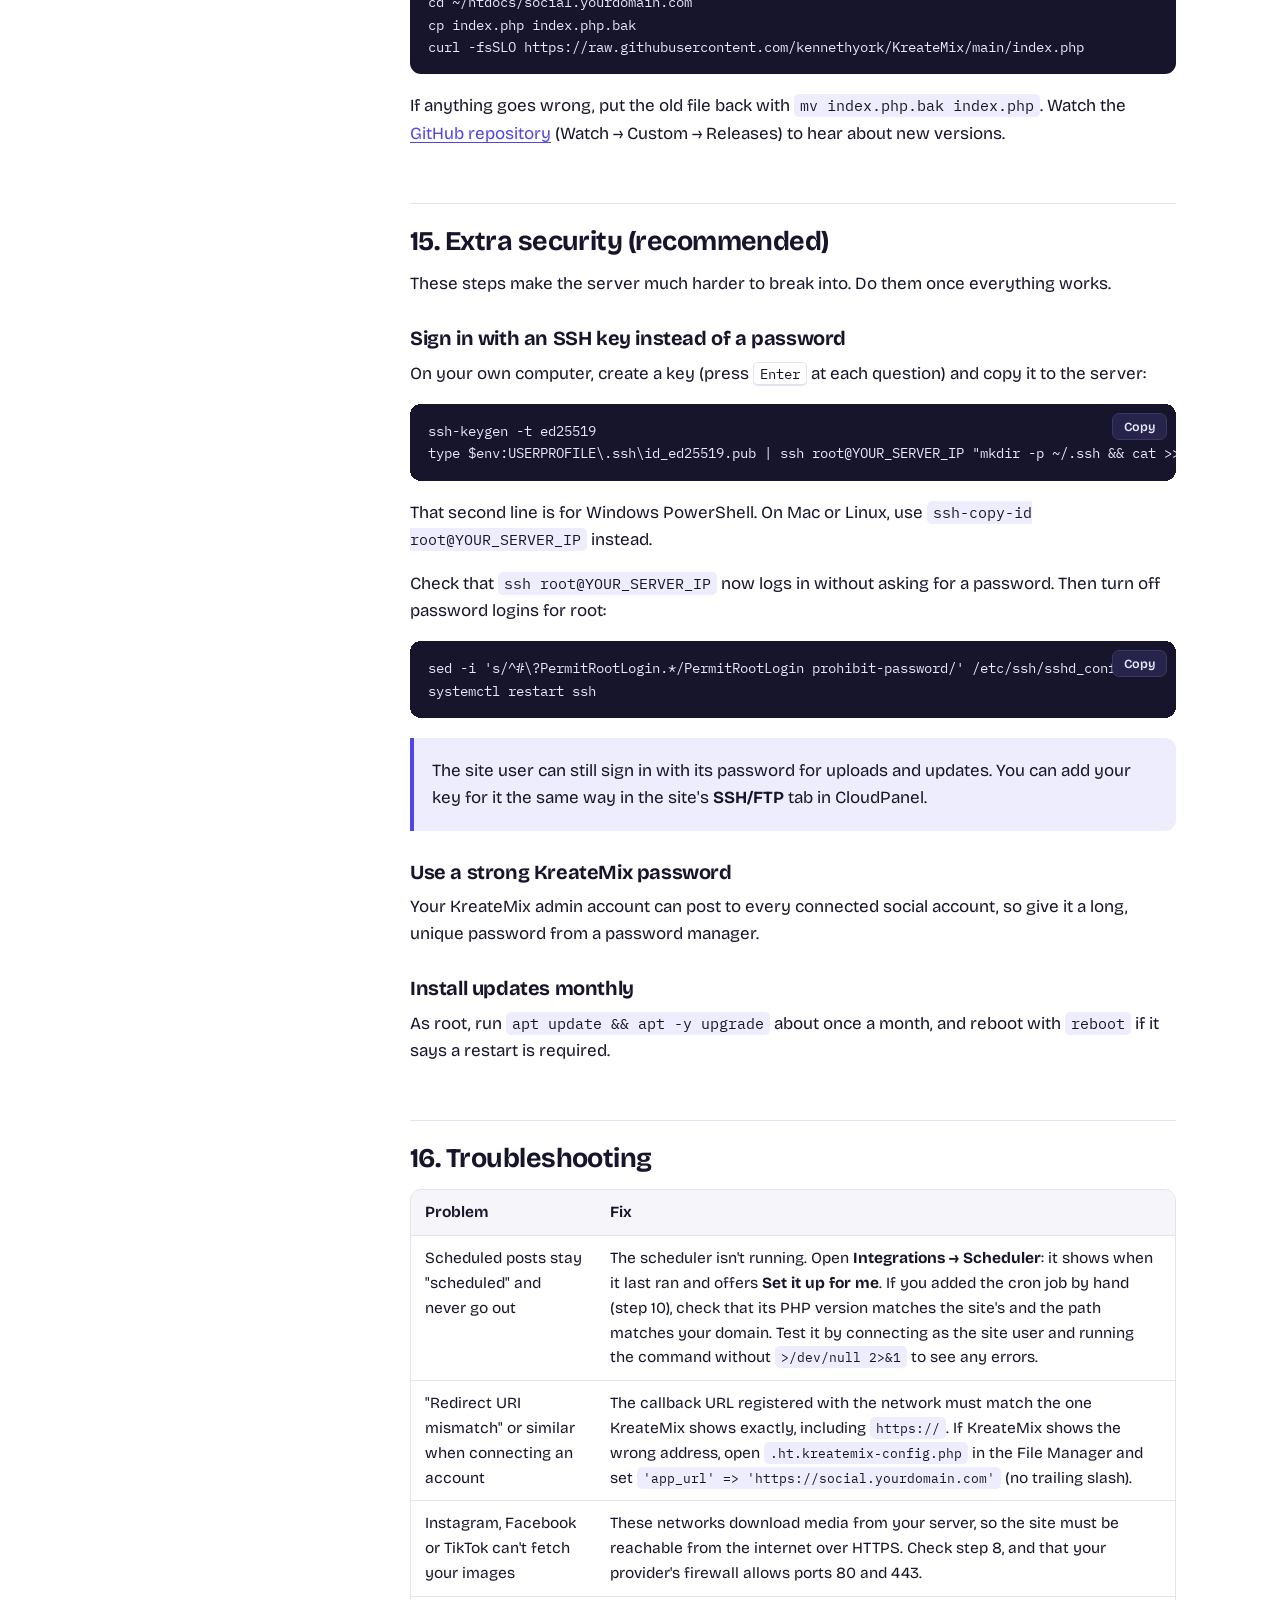
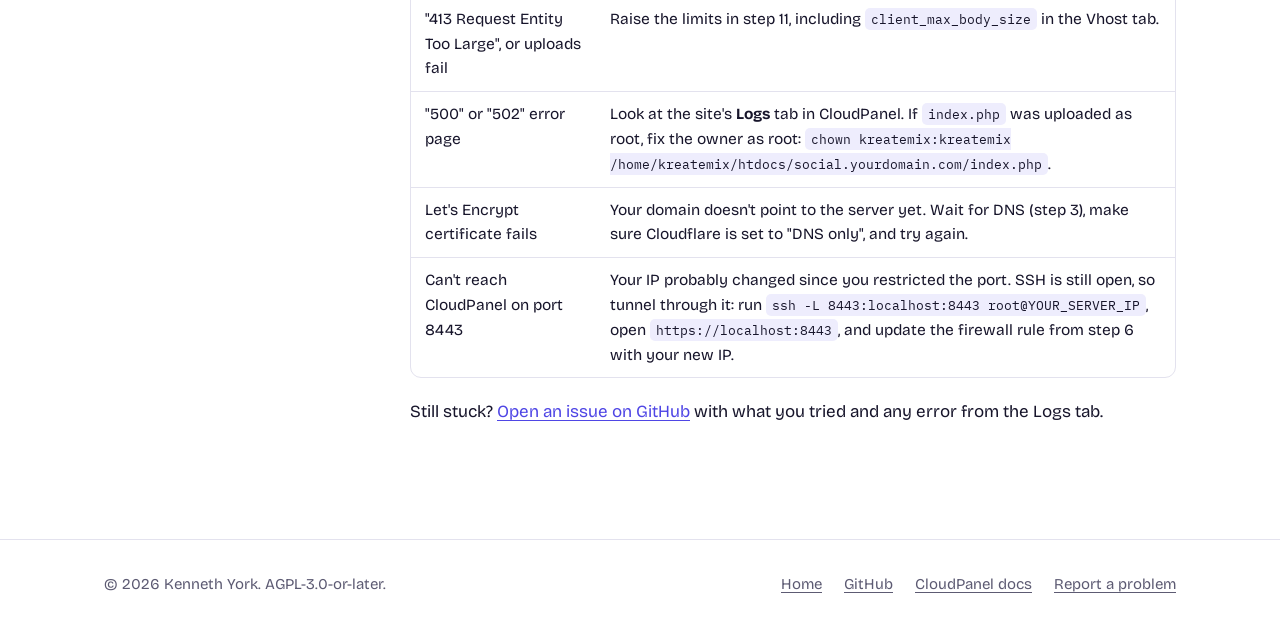
==== commit 30174d39: "Require PHP 8.5 The app now stops with a clear message (web and command line) on older PHP versions." ====
--- a/docs/self-host.html
+++ b/docs/self-host.html
@@ -148,7 +148,7 @@
       <li>Go to <strong>Sites → Add Site → Create a PHP Site</strong>.</li>
       <li><strong>Application:</strong> choose <strong>Generic</strong>.</li>
       <li><strong>Domain Name:</strong> <code>social.yourdomain.com</code>.</li>
-      <li><strong>PHP Version:</strong> the newest offered (8.5 at the time of writing). KreateMix needs 8.1 or newer.</li>
+      <li><strong>PHP Version:</strong> 8.5. KreateMix needs PHP 8.5 or newer and shows a message instead of starting on older versions.</li>
       <li><strong>Site User:</strong> <code>kreatemix</code>. <strong>Site User Password:</strong> click the generate button and <strong>save this password</strong>. You'll use it to connect over SSH in step 9.</li>
       <li>Click <strong>Create</strong>.</li>
     </ol>
@@ -172,7 +172,7 @@
 rm -f index.html index.php
 curl -fsSLO https://raw.githubusercontent.com/kennethyork/KreateMix/main/index.php
 ls -l</code></pre>
-    <p>You should see <code>index.php</code>, owned by <code>kreatemix</code>. Check that PHP has everything KreateMix needs (change <code>8.5</code> to your version). You should see six names, including <code>pdo_sqlite</code>:</p>
+    <p>You should see <code>index.php</code>, owned by <code>kreatemix</code>. Check that PHP has everything KreateMix needs. You should see six names, including <code>pdo_sqlite</code>:</p>
     <pre><code>php8.5 -m | grep -iE '^(pdo_sqlite|curl|openssl|mbstring|fileinfo|gd)$'</code></pre>
     <div class="note"><p><strong>Prefer clicking to typing?</strong> Download <a href="https://github.com/kennethyork/KreateMix/raw/main/index.php">index.php</a> to your computer, then upload it with the site's <strong>File Manager</strong> tab in CloudPanel, or with an SFTP app such as FileZilla or WinSCP (host <code>YOUR_SERVER_IP</code>, port 22, the site user and password).</p></div>
 
@@ -202,7 +202,7 @@
       <li>In CloudPanel, open the site, then the <strong>Cron Jobs</strong> tab, then <strong>Add Cron Job</strong>.</li>
       <li><strong>Name:</strong> <code>KreateMix scheduler</code></li>
       <li><strong>Pre-defined settings:</strong> <strong>Every Minute</strong> (all five fields become <code>*</code>).</li>
-      <li><strong>Command</strong> (change <code>8.5</code> if you picked another PHP version in step 7; Integrations → Scheduler shows the exact command for your server):
+      <li><strong>Command</strong> (Integrations → Scheduler shows the exact command for your server):
         <pre><code>/usr/bin/php8.5 /home/kreatemix/htdocs/social.yourdomain.com/index.php cron &gt;/dev/null 2&gt;&amp;1</code></pre>
       </li>
       <li>Click <strong>Add Cron Job</strong>.</li>
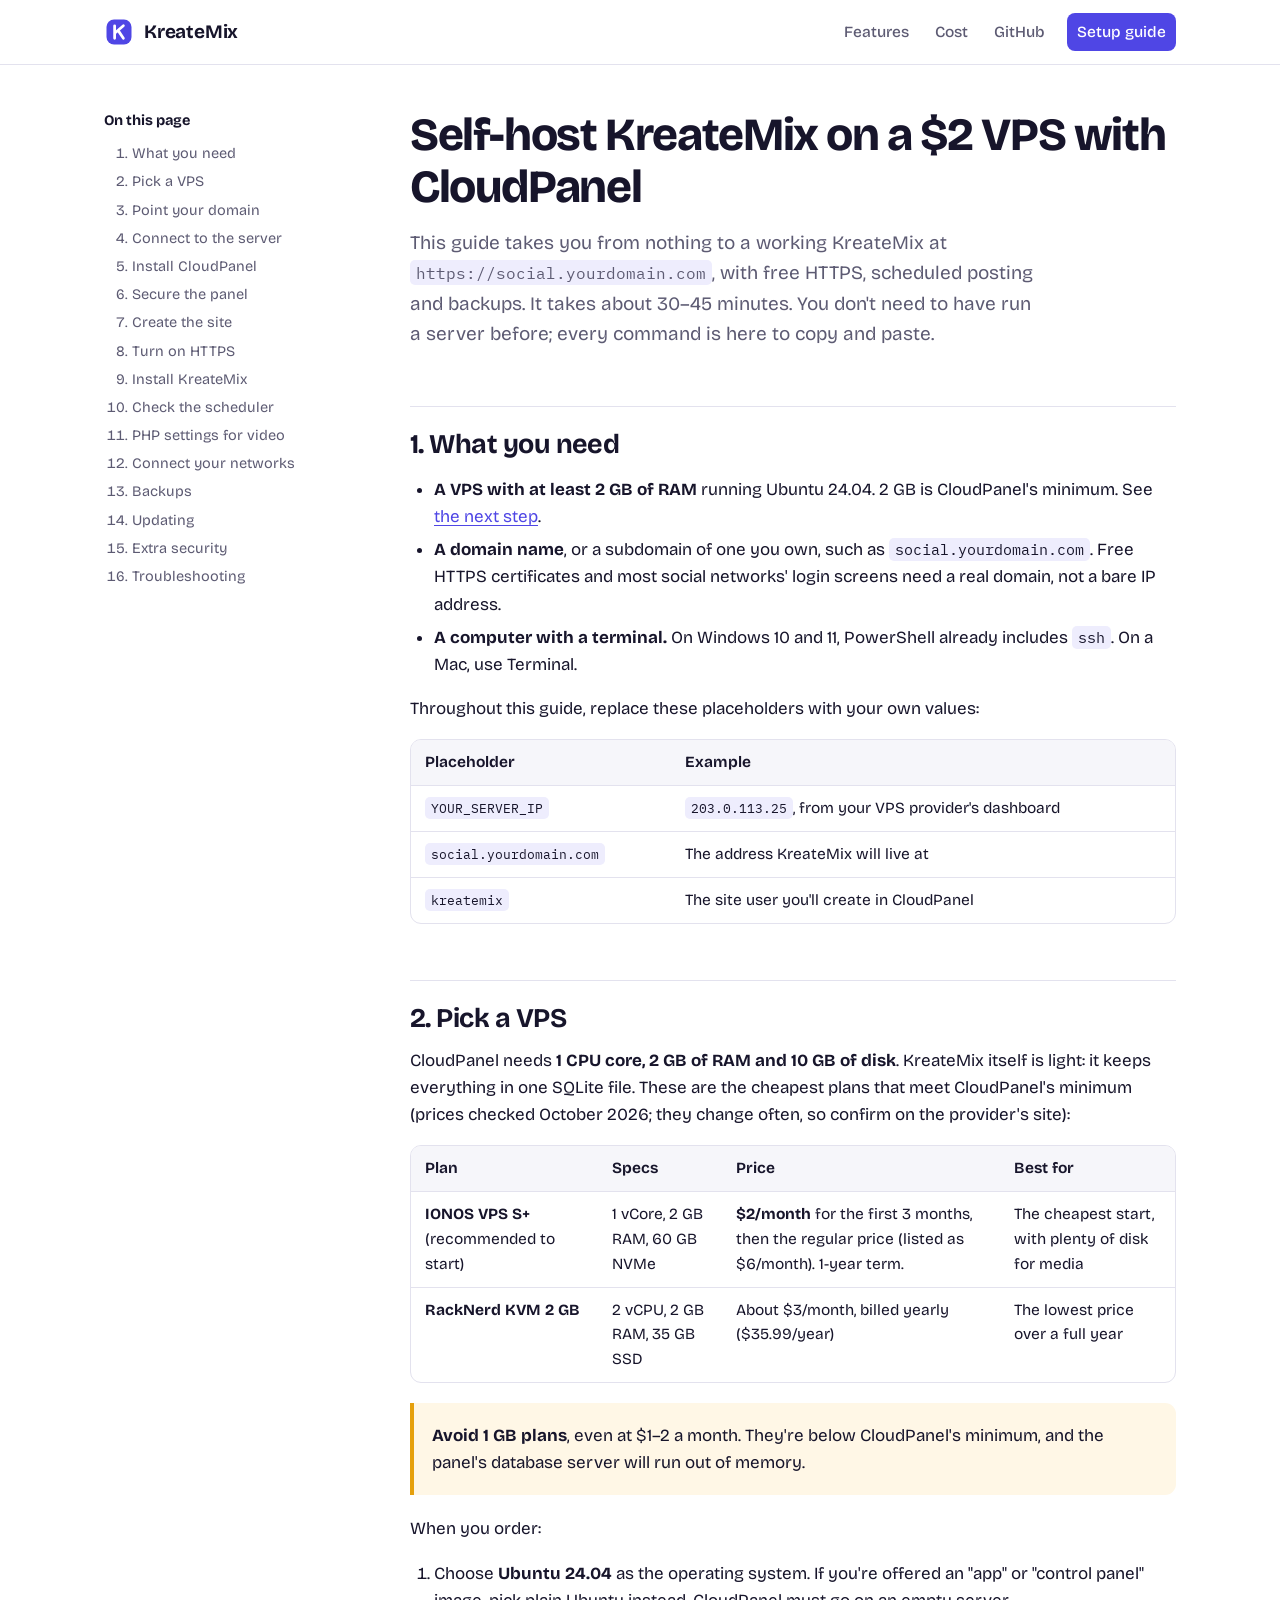
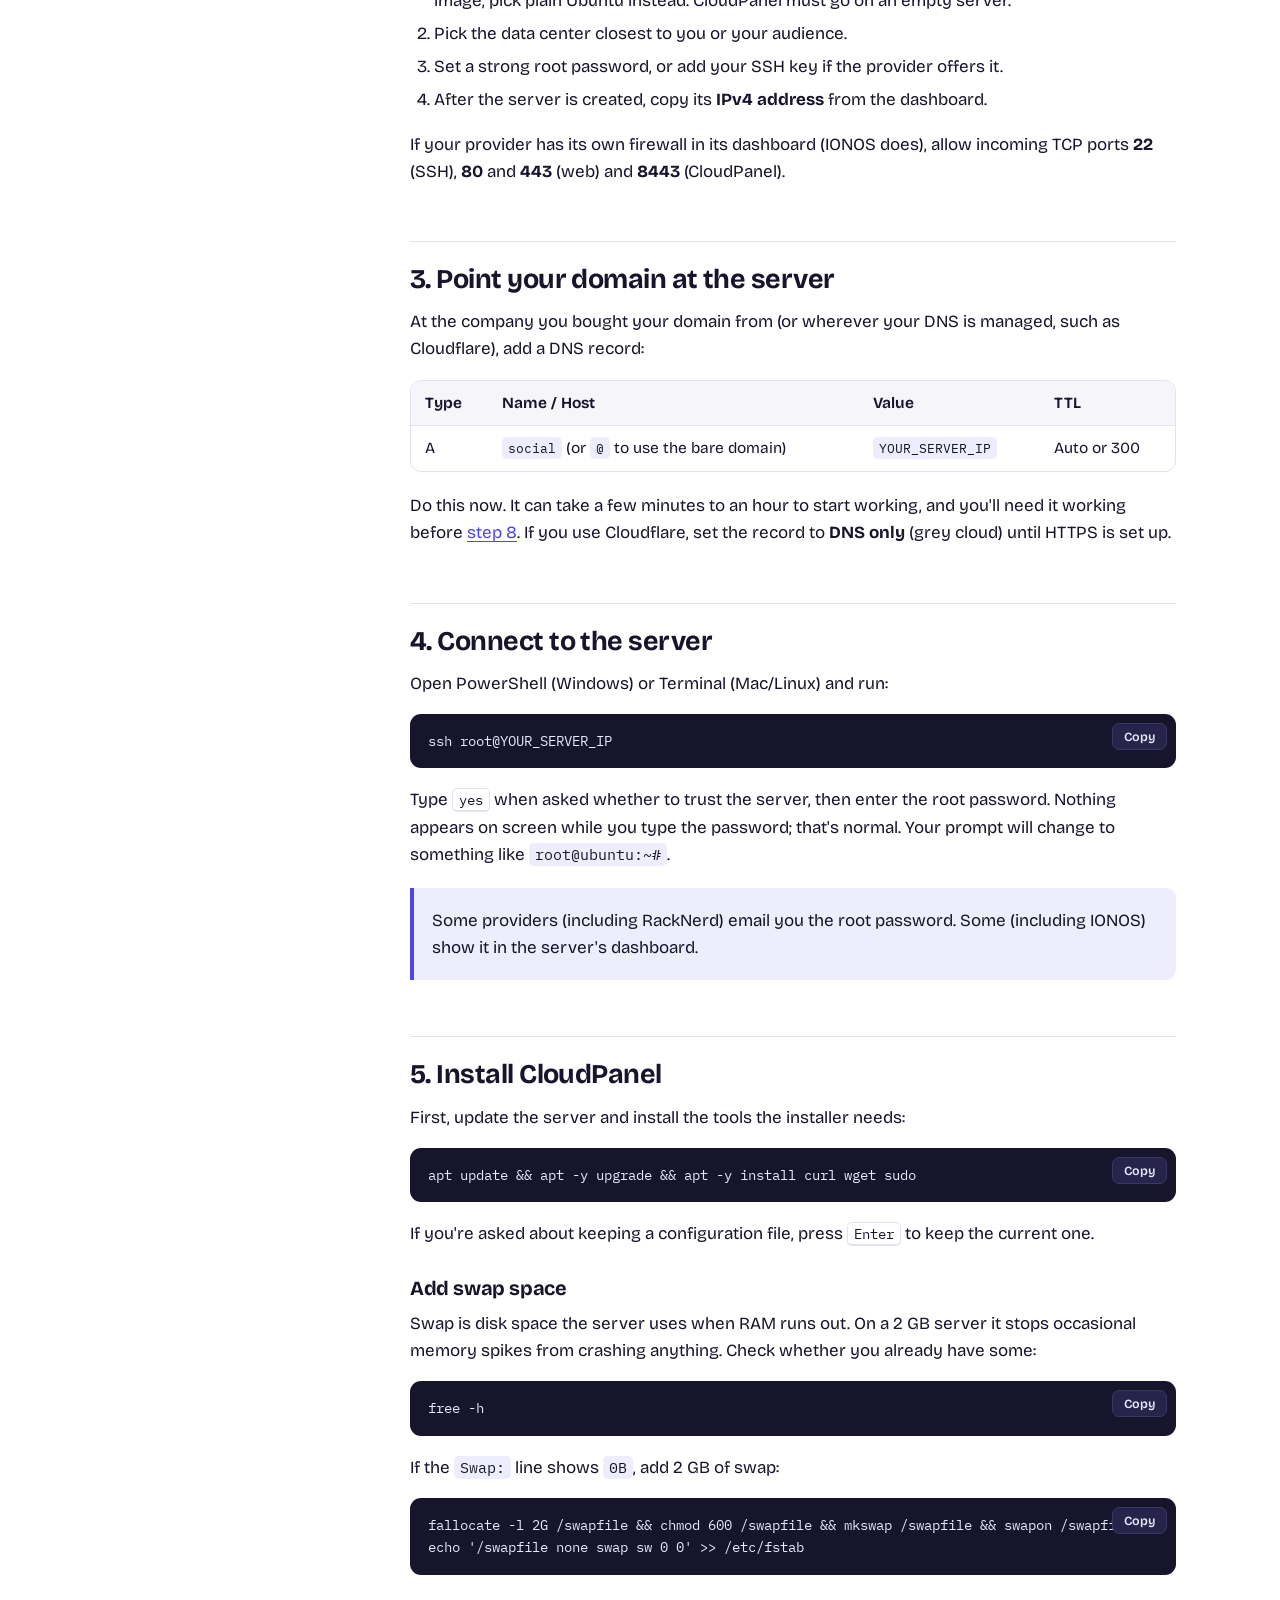
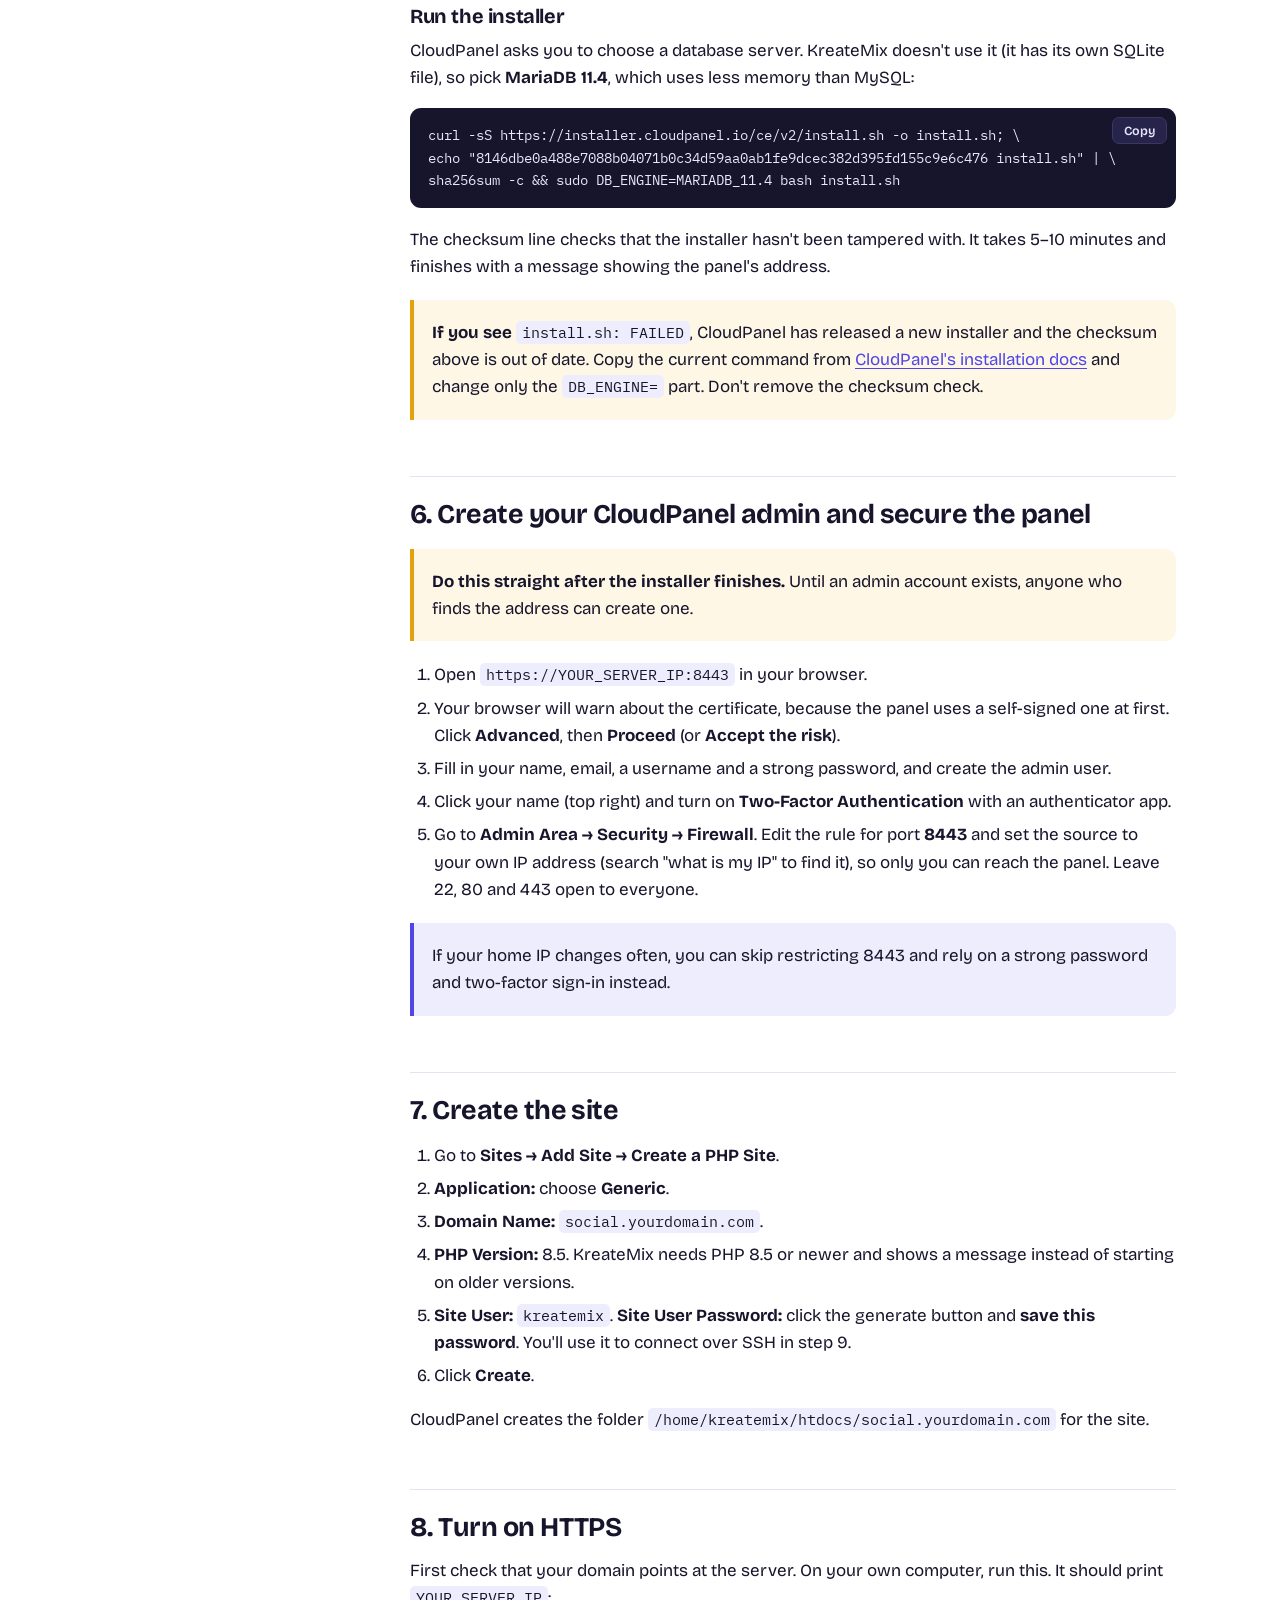
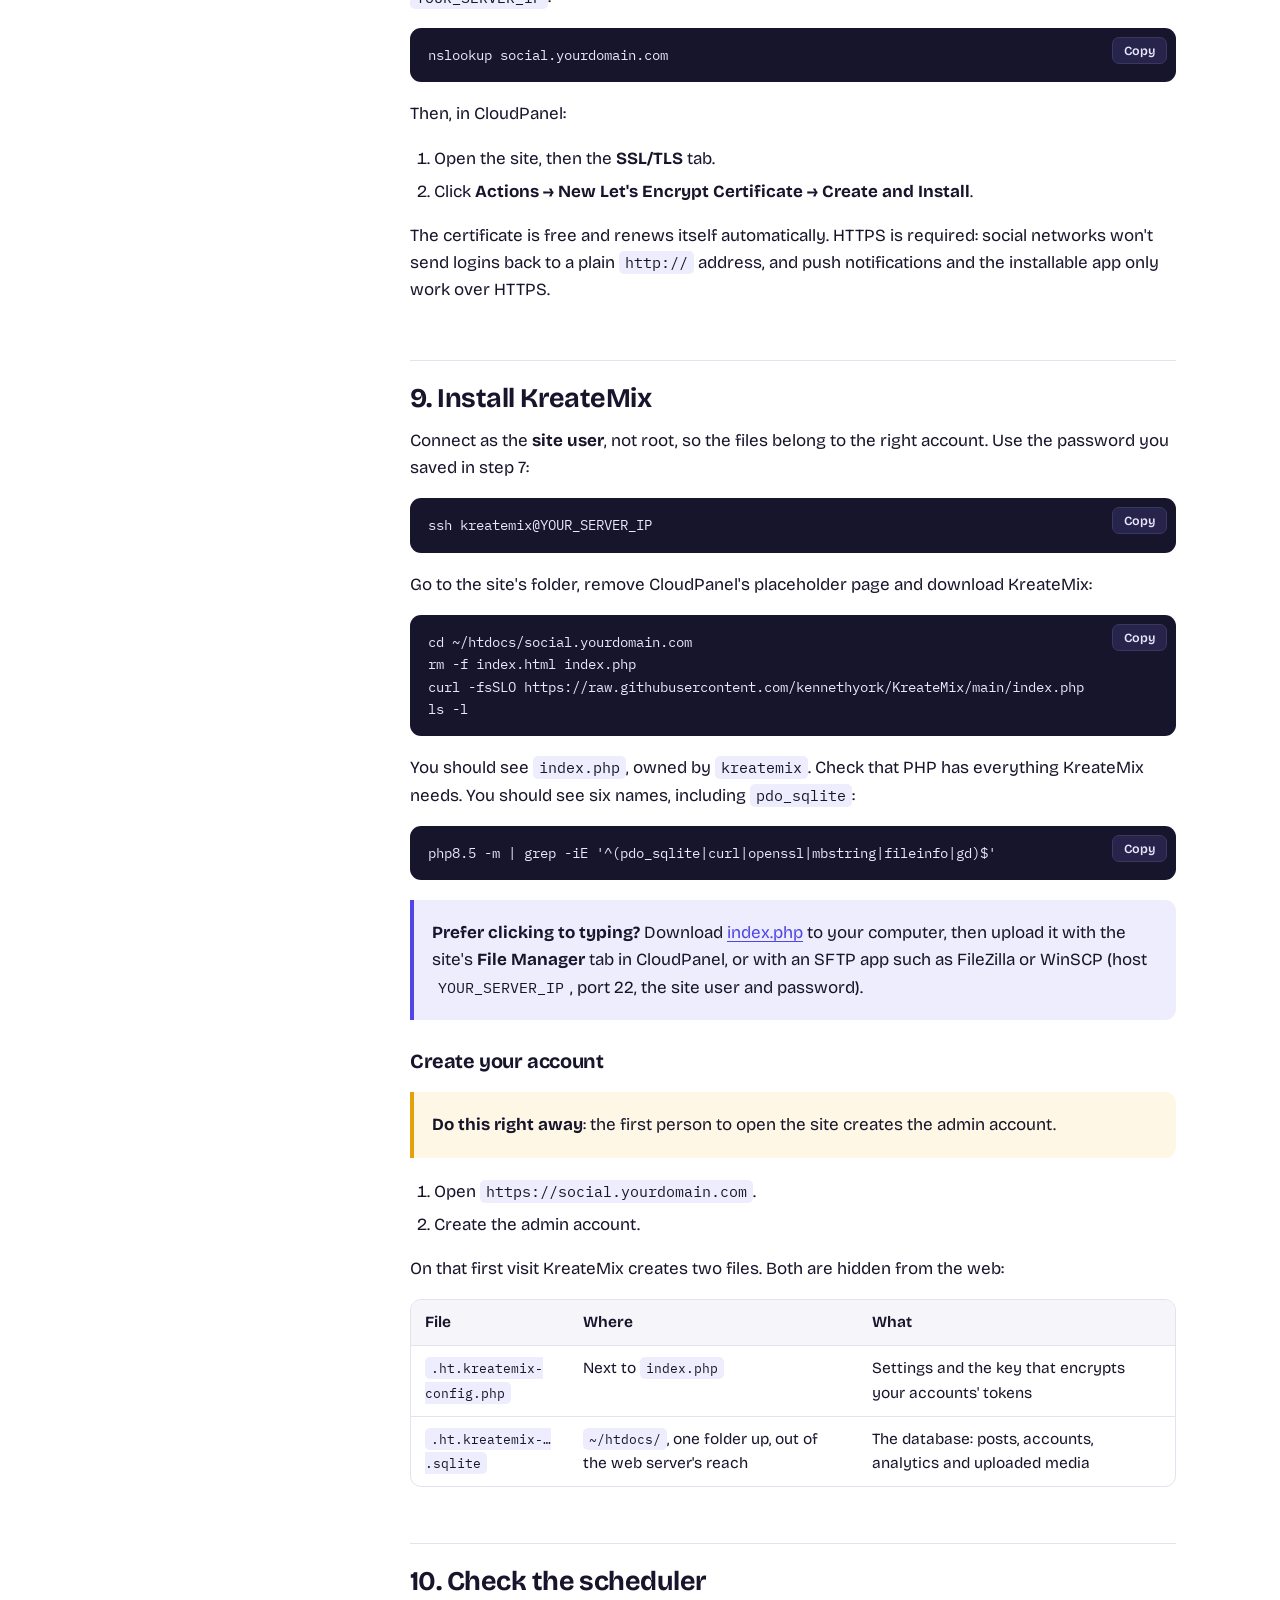
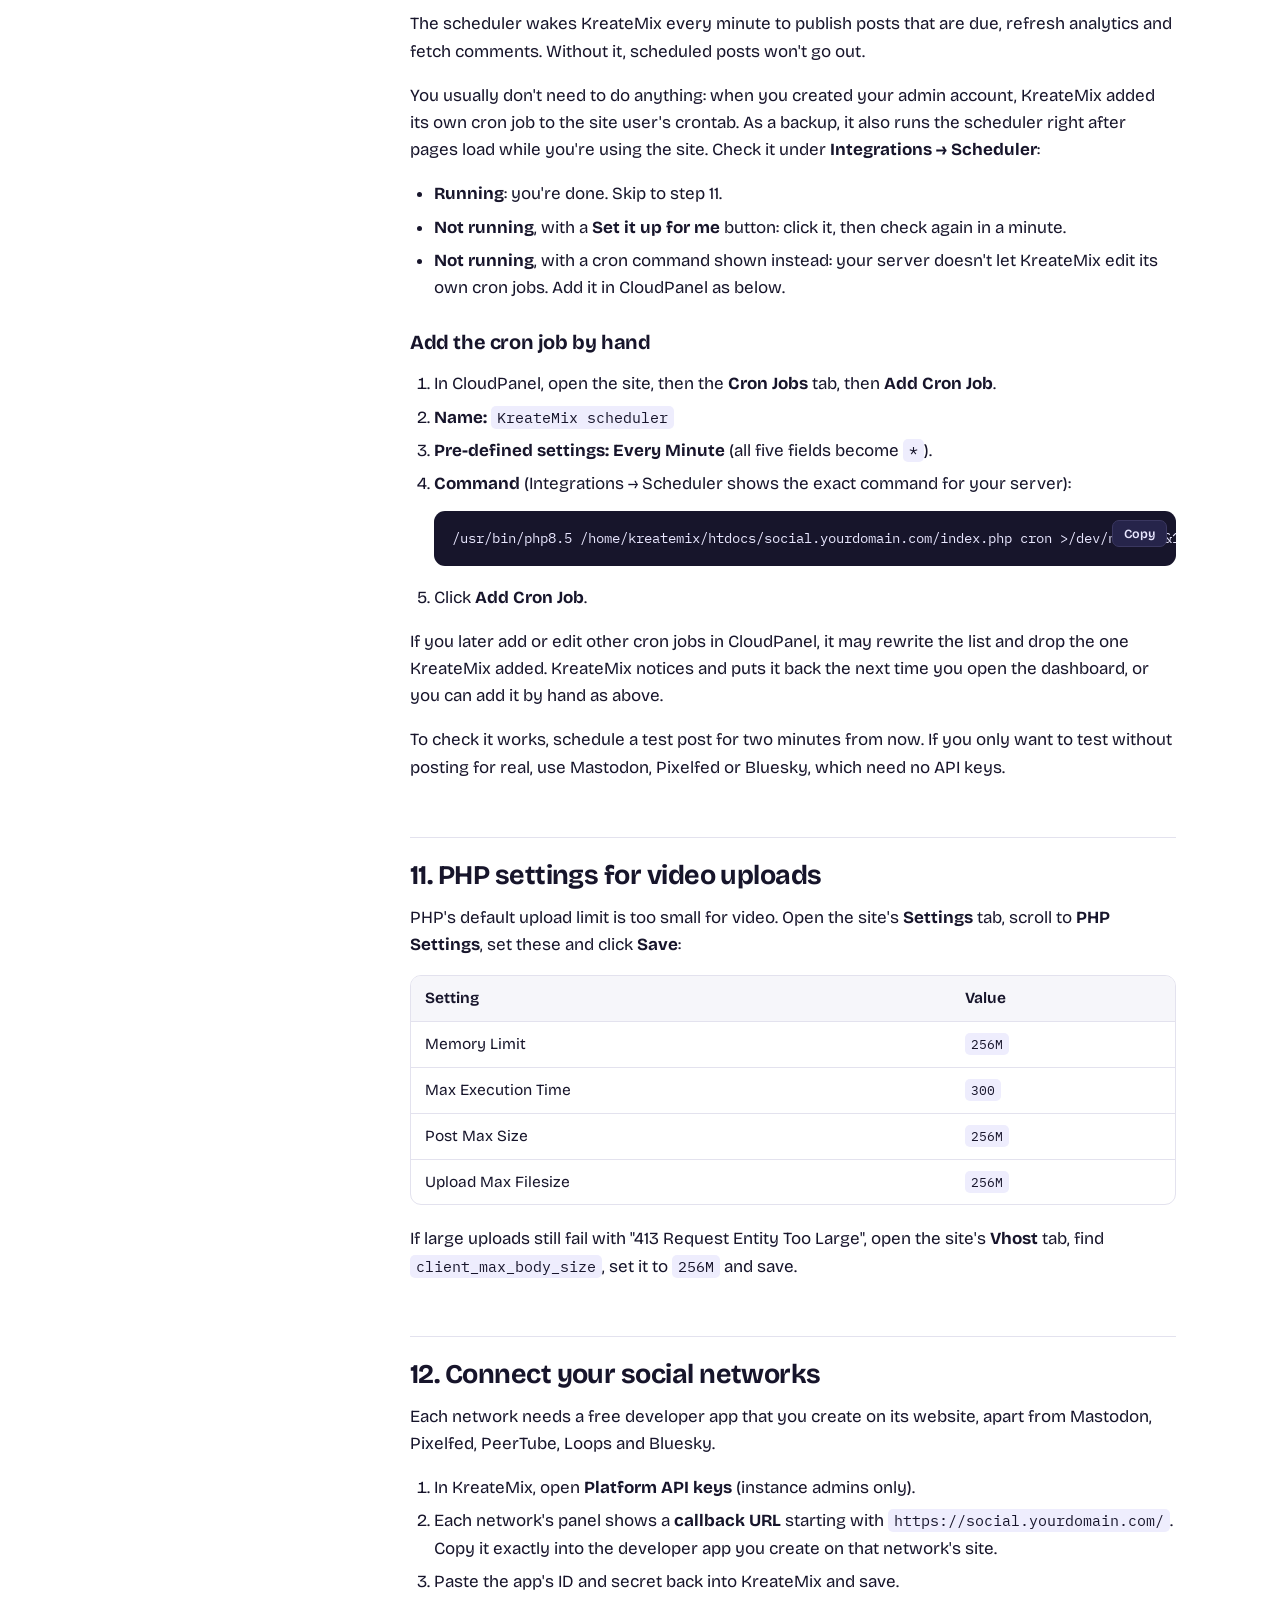
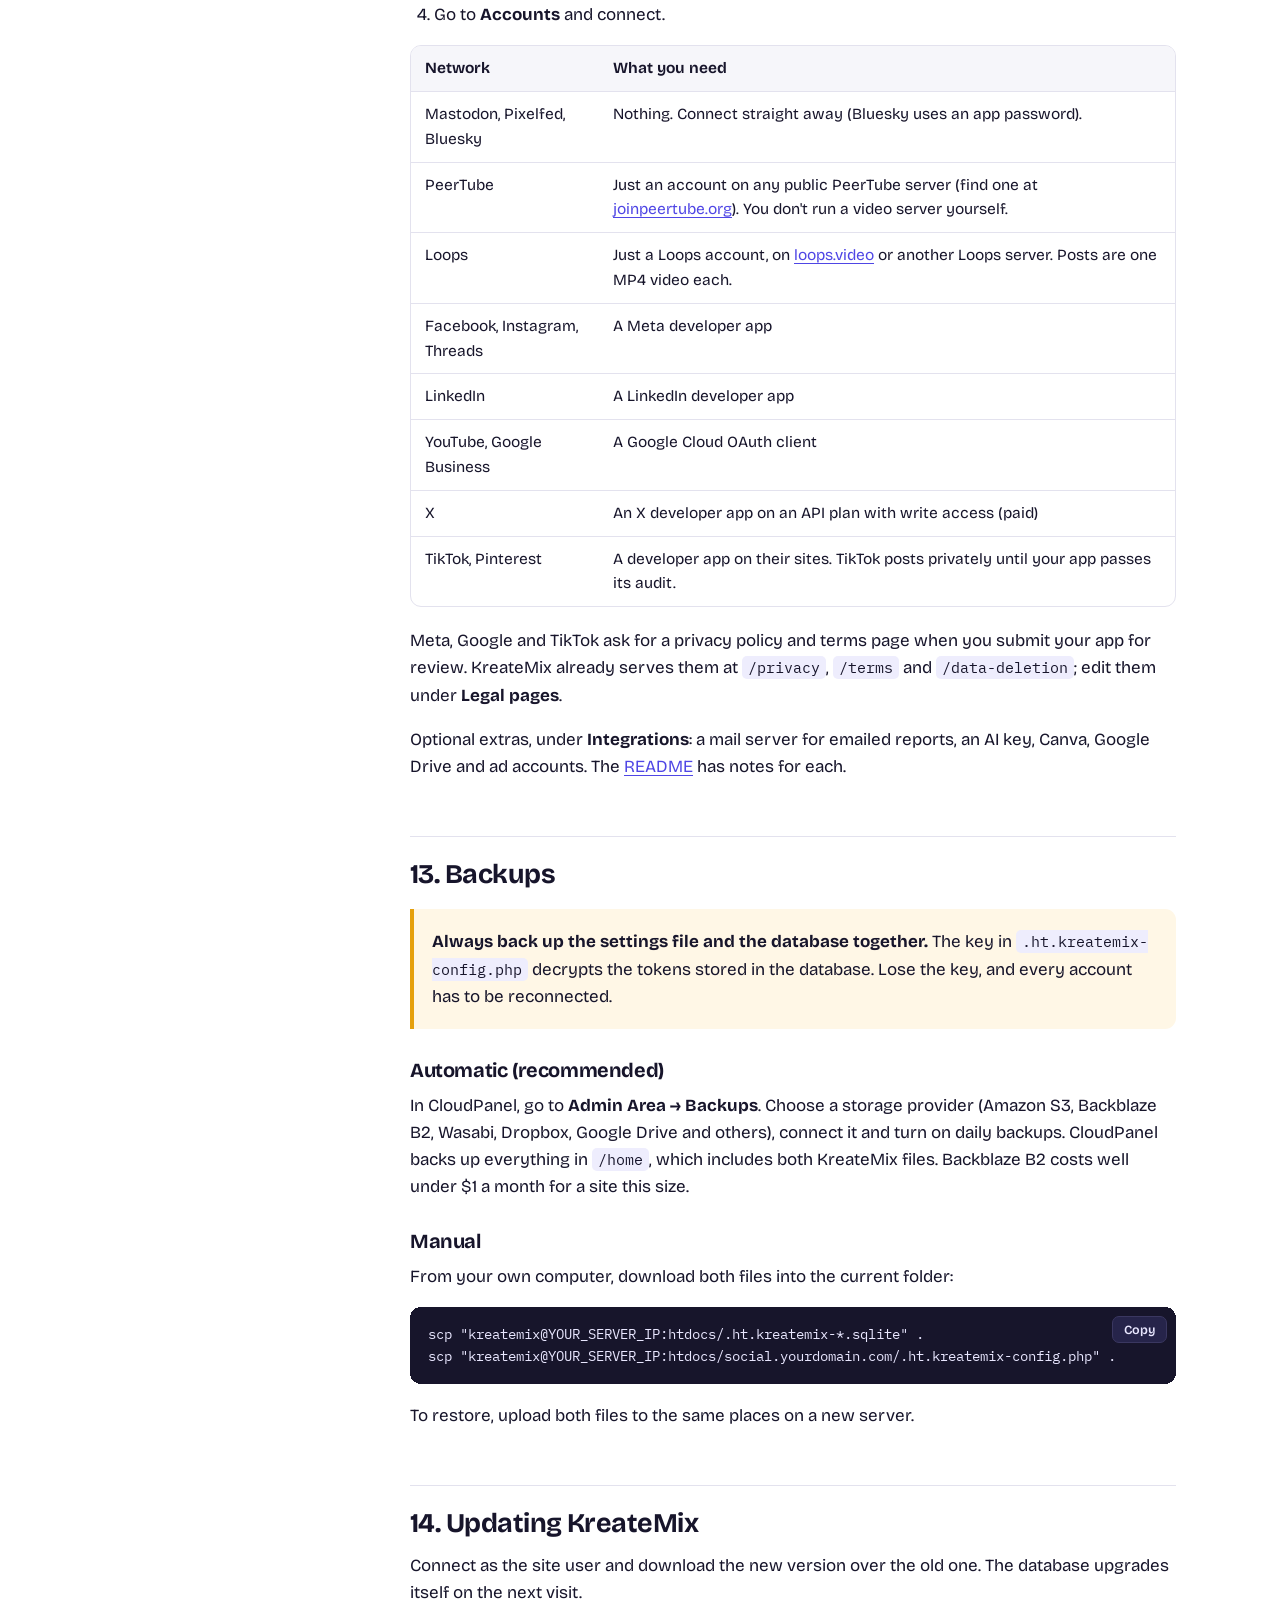
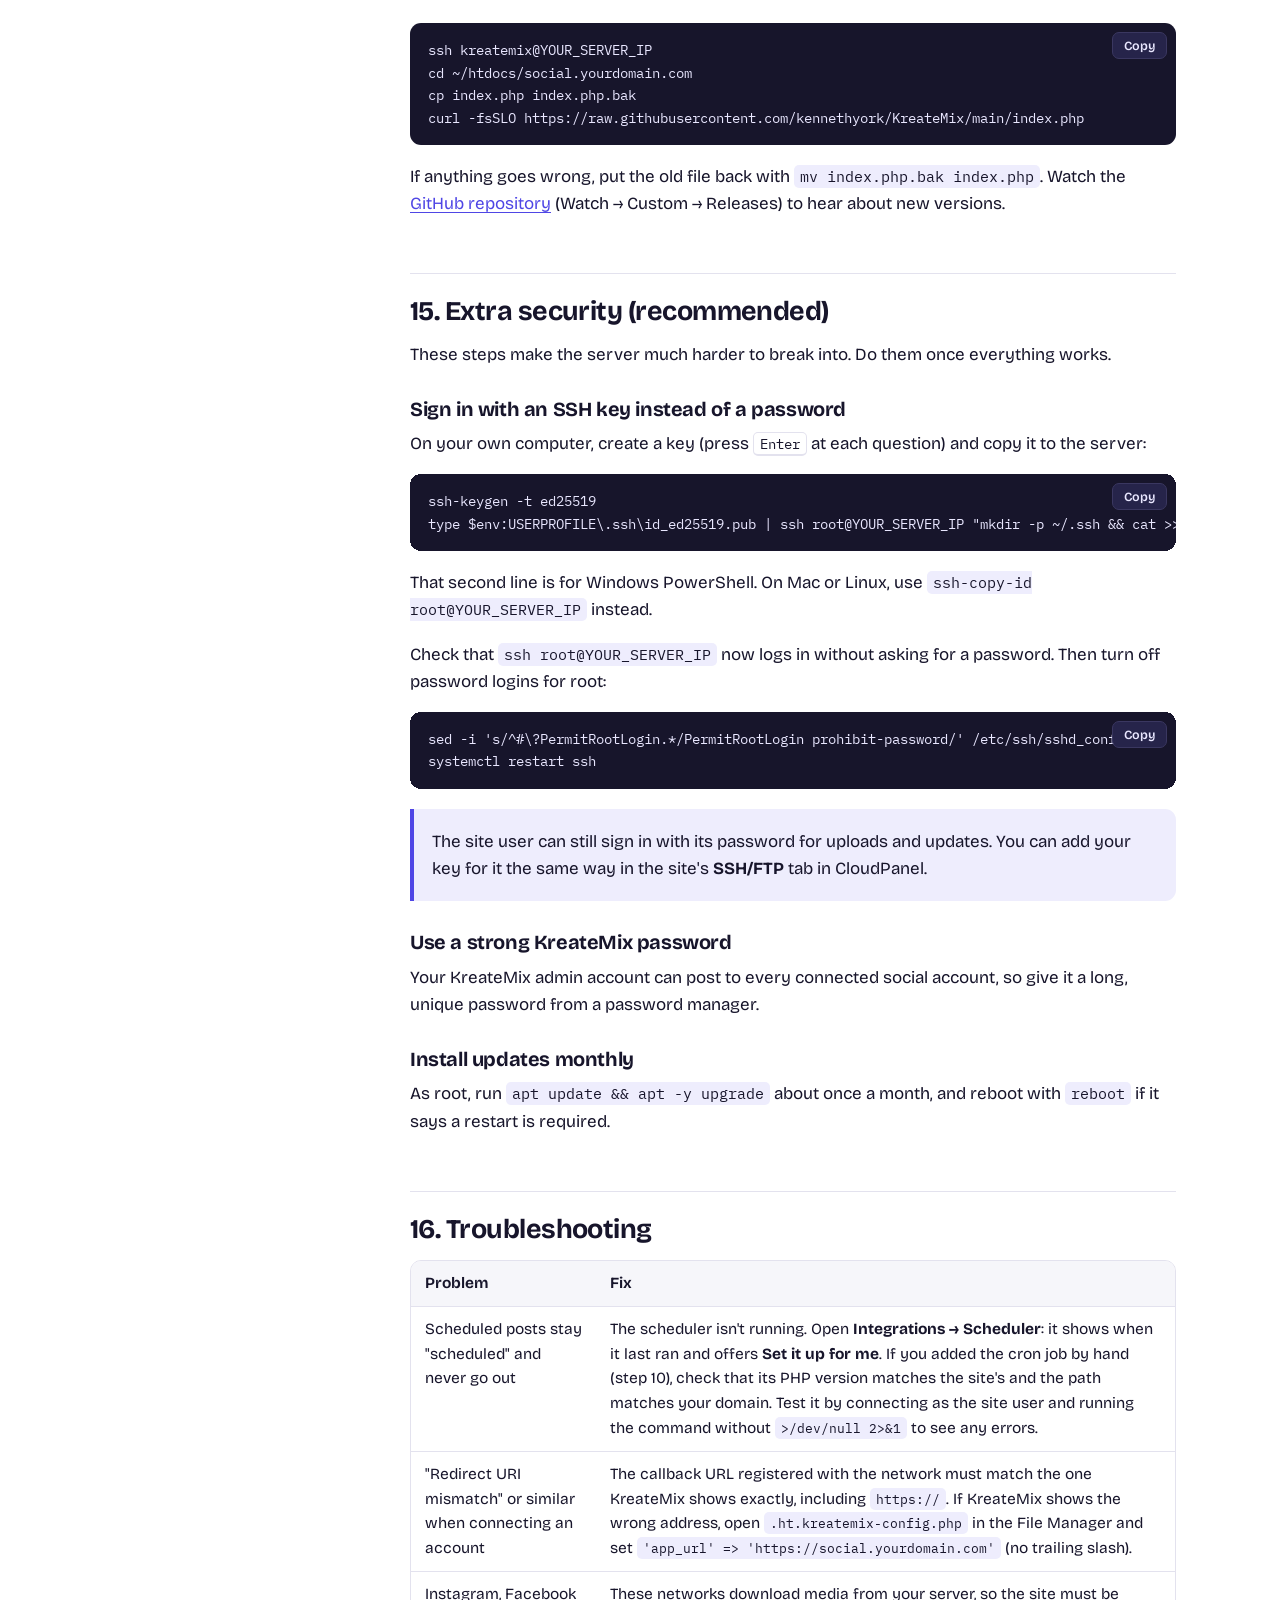
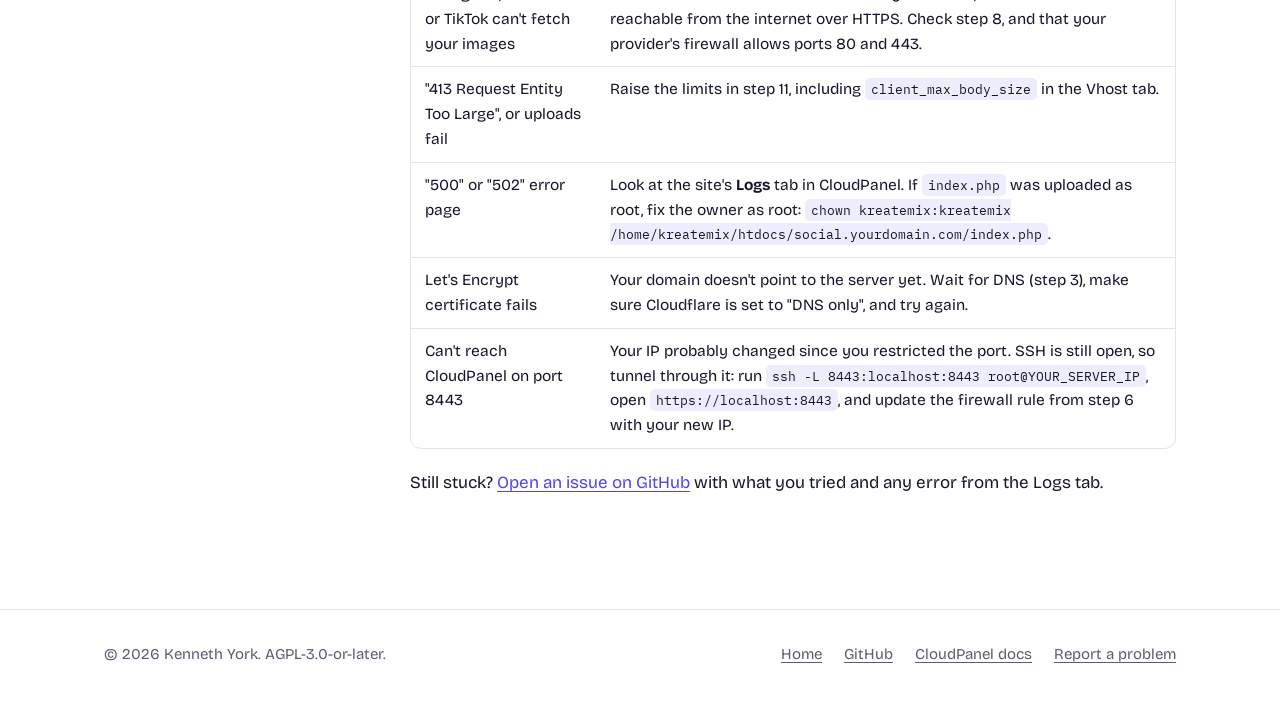
==== commit 3c2c660d: "Add Loops (loops.video) as a platform Loops is the fediverse's short-video network. KreateMix regist" ====
--- a/docs/self-host.html
+++ b/docs/self-host.html
@@ -222,7 +222,7 @@
     <p>If large uploads still fail with "413 Request Entity Too Large", open the site's <strong>Vhost</strong> tab, find <code>client_max_body_size</code>, set it to <code>256M</code> and save.</p>
 
     <h2 id="platforms">12. Connect your social networks</h2>
-    <p>Each network needs a free developer app that you create on its website, apart from Mastodon, Pixelfed, PeerTube and Bluesky.</p>
+    <p>Each network needs a free developer app that you create on its website, apart from Mastodon, Pixelfed, PeerTube, Loops and Bluesky.</p>
     <ol>
       <li>In KreateMix, open <strong>Platform API keys</strong> (instance admins only).</li>
       <li>Each network's panel shows a <strong>callback URL</strong> starting with <code>https://social.yourdomain.com/</code>. Copy it exactly into the developer app you create on that network's site.</li>
@@ -233,6 +233,7 @@
       <tr><th>Network</th><th>What you need</th></tr>
       <tr><td>Mastodon, Pixelfed, Bluesky</td><td>Nothing. Connect straight away (Bluesky uses an app password).</td></tr>
       <tr><td>PeerTube</td><td>Just an account on any public PeerTube server (find one at <a href="https://joinpeertube.org/browse-content">joinpeertube.org</a>). You don't run a video server yourself.</td></tr>
+      <tr><td>Loops</td><td>Just a Loops account, on <a href="https://loops.video">loops.video</a> or another Loops server. Posts are one MP4 video each.</td></tr>
       <tr><td>Facebook, Instagram, Threads</td><td>A Meta developer app</td></tr>
       <tr><td>LinkedIn</td><td>A LinkedIn developer app</td></tr>
       <tr><td>YouTube, Google Business</td><td>A Google Cloud OAuth client</td></tr>
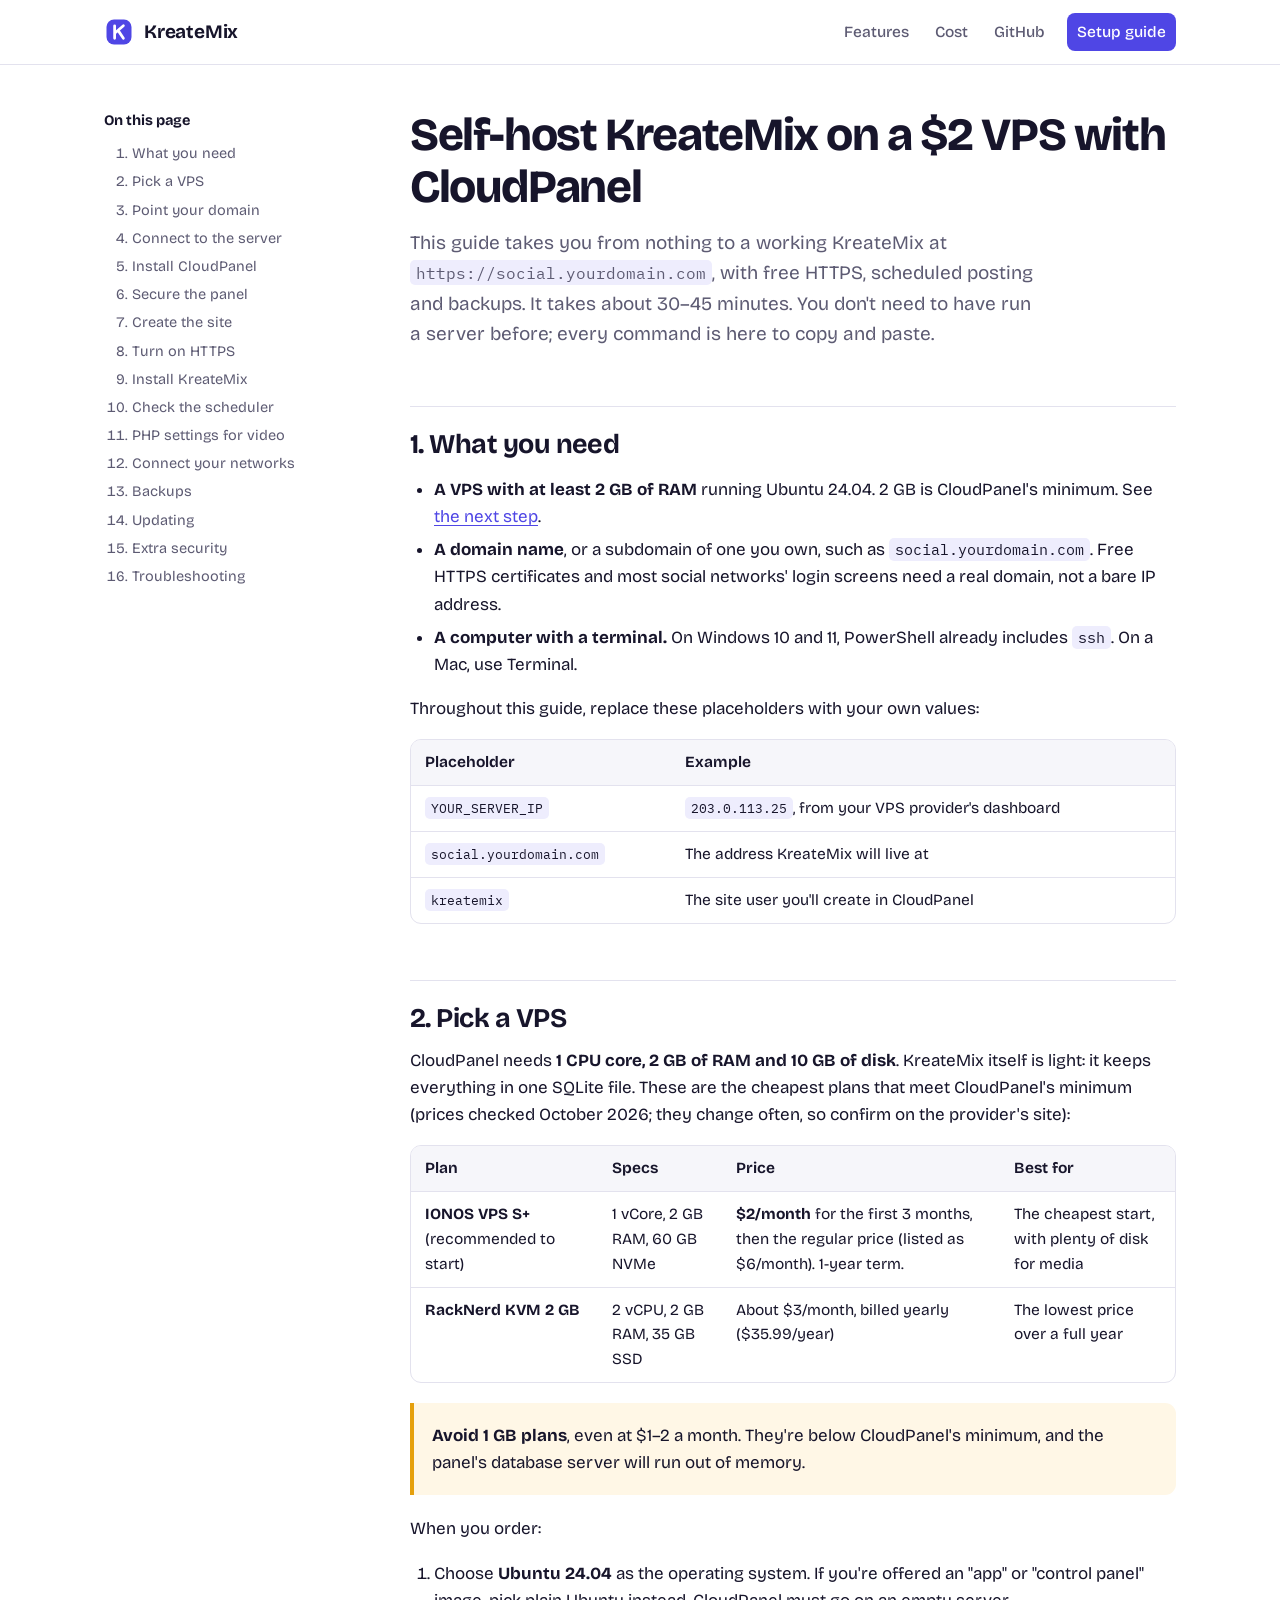
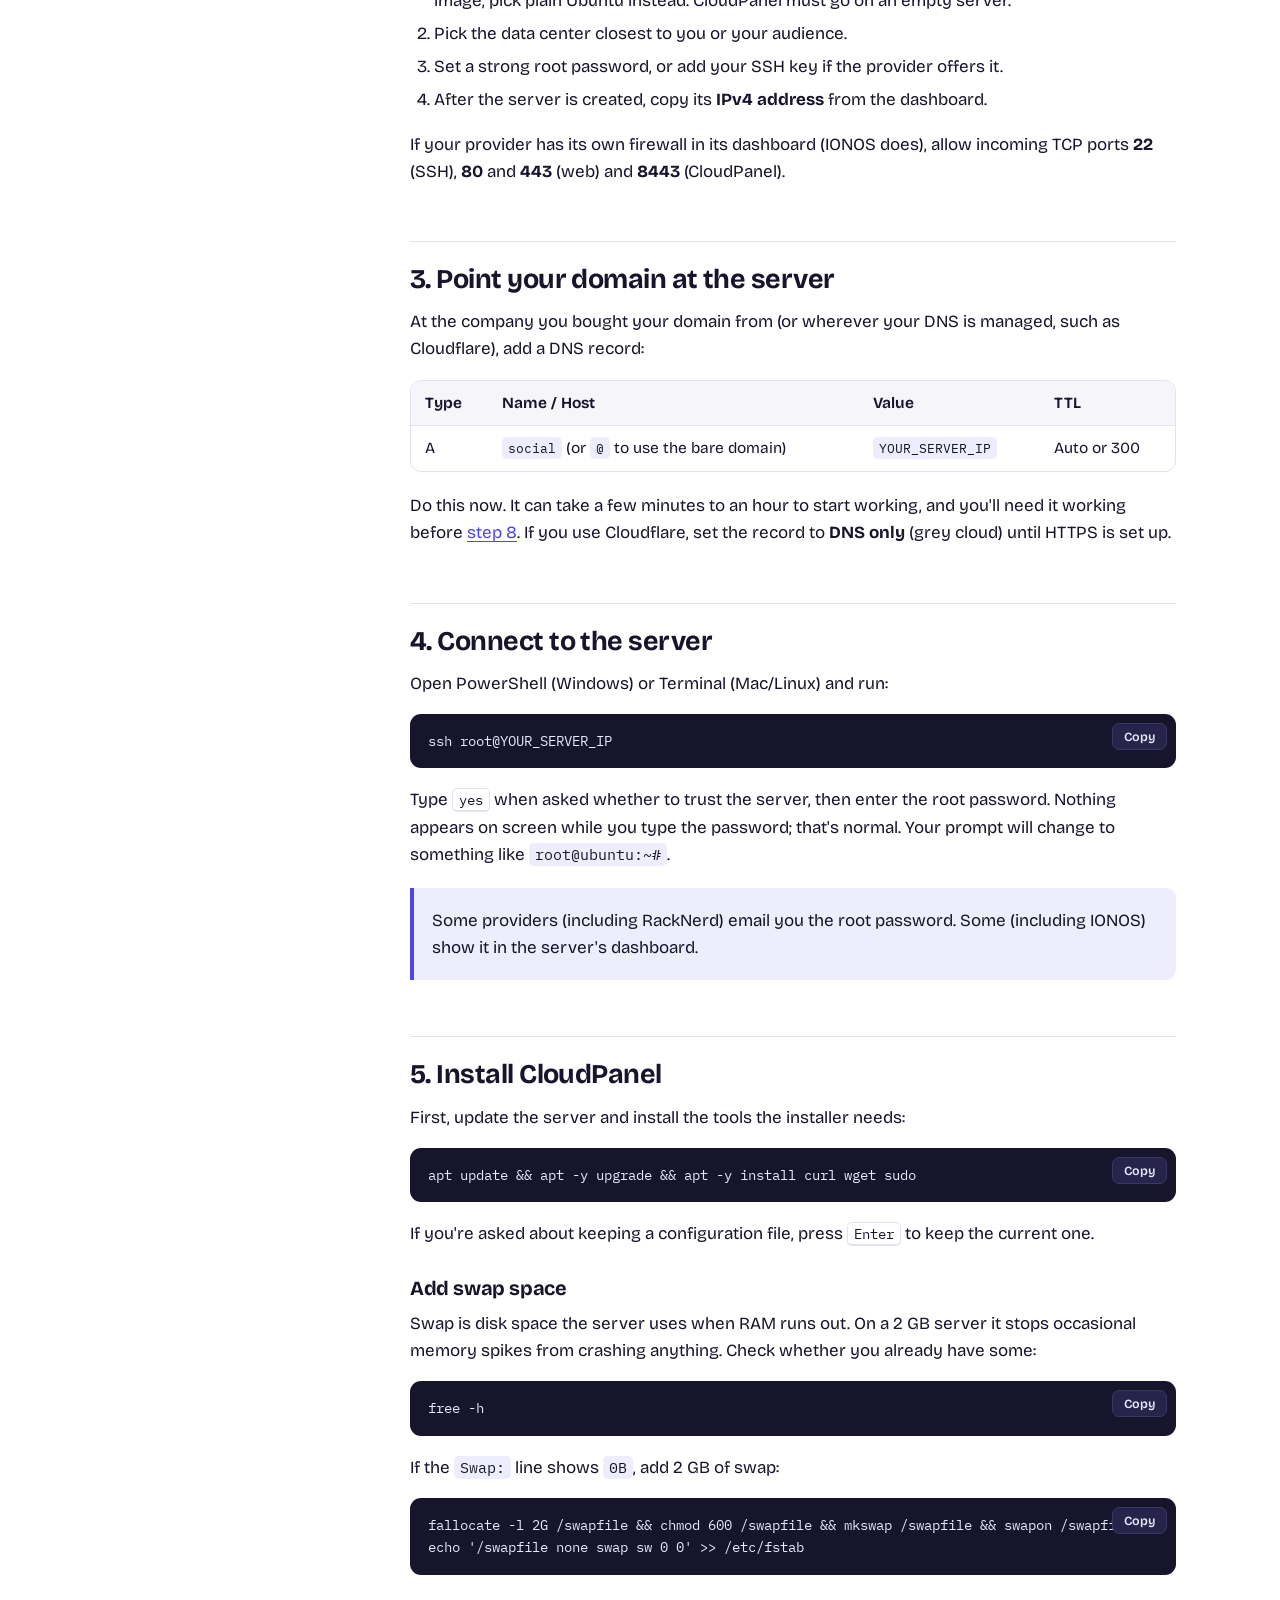
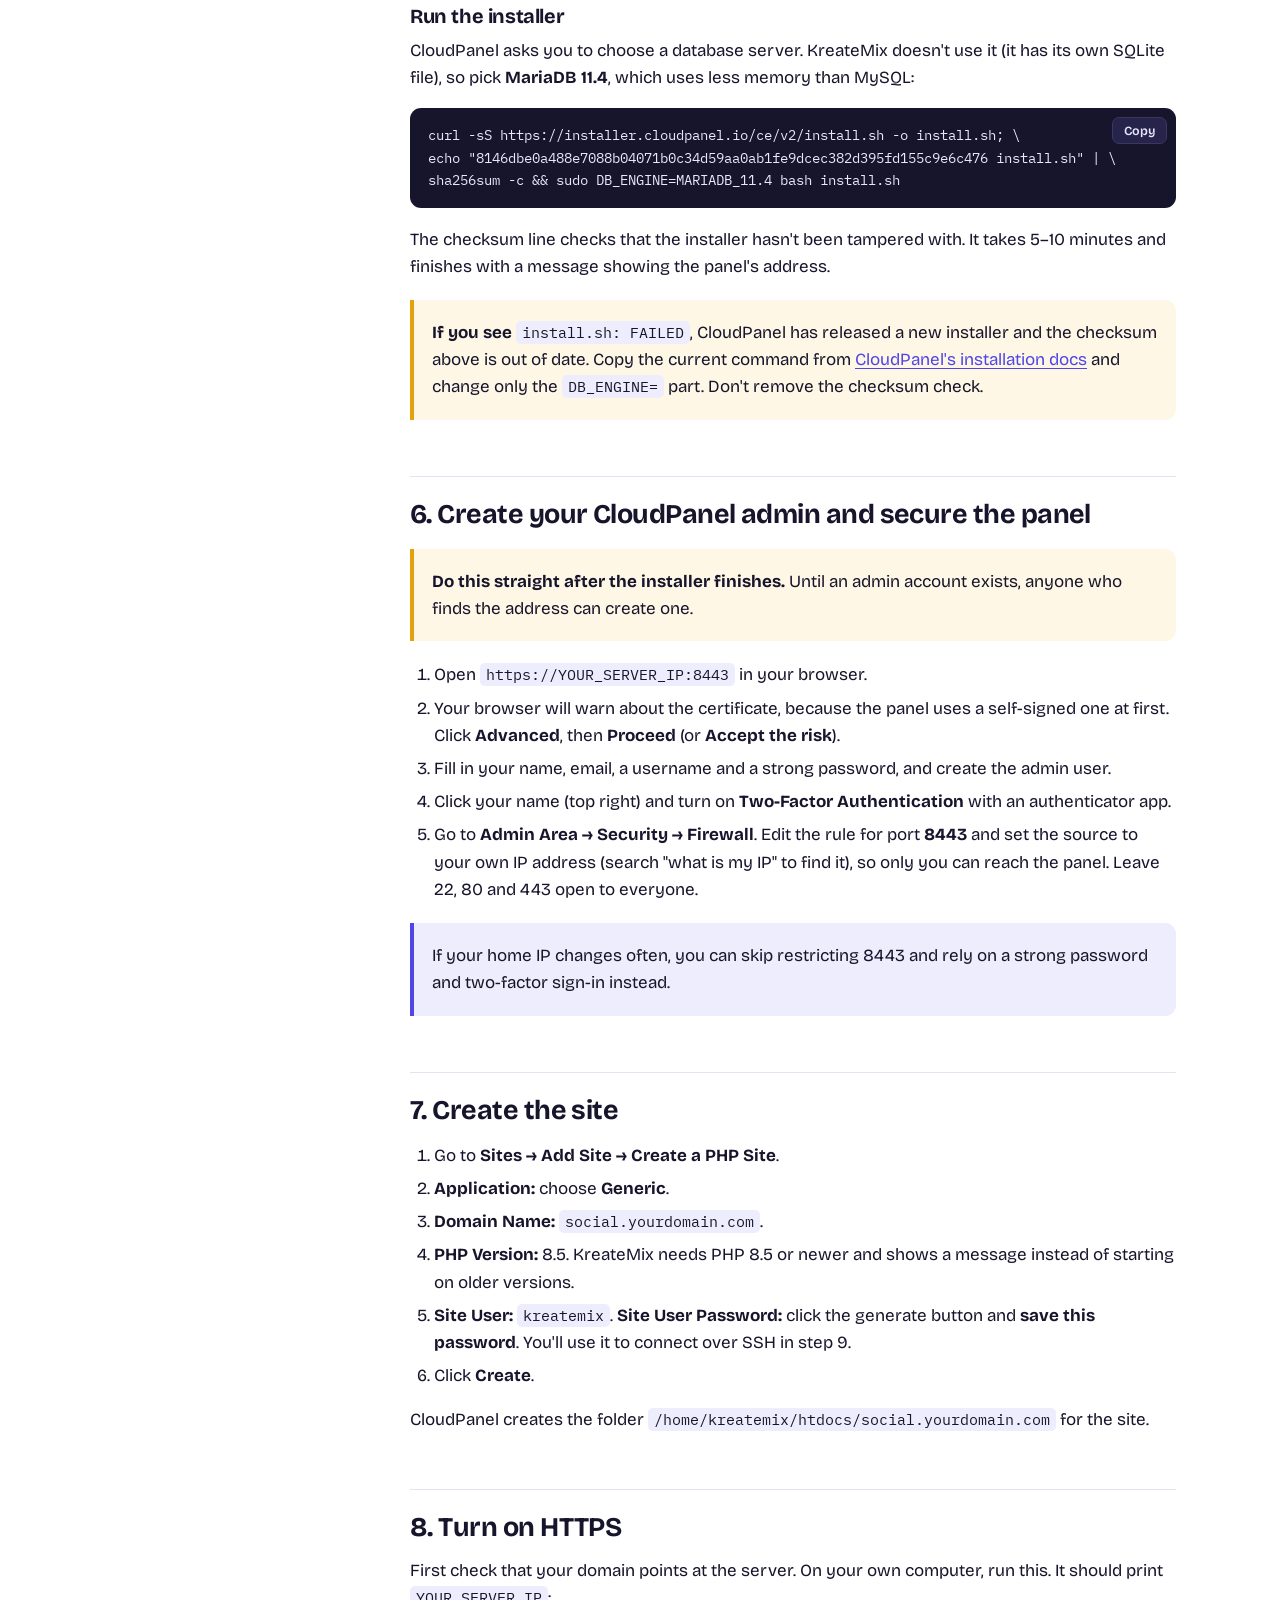
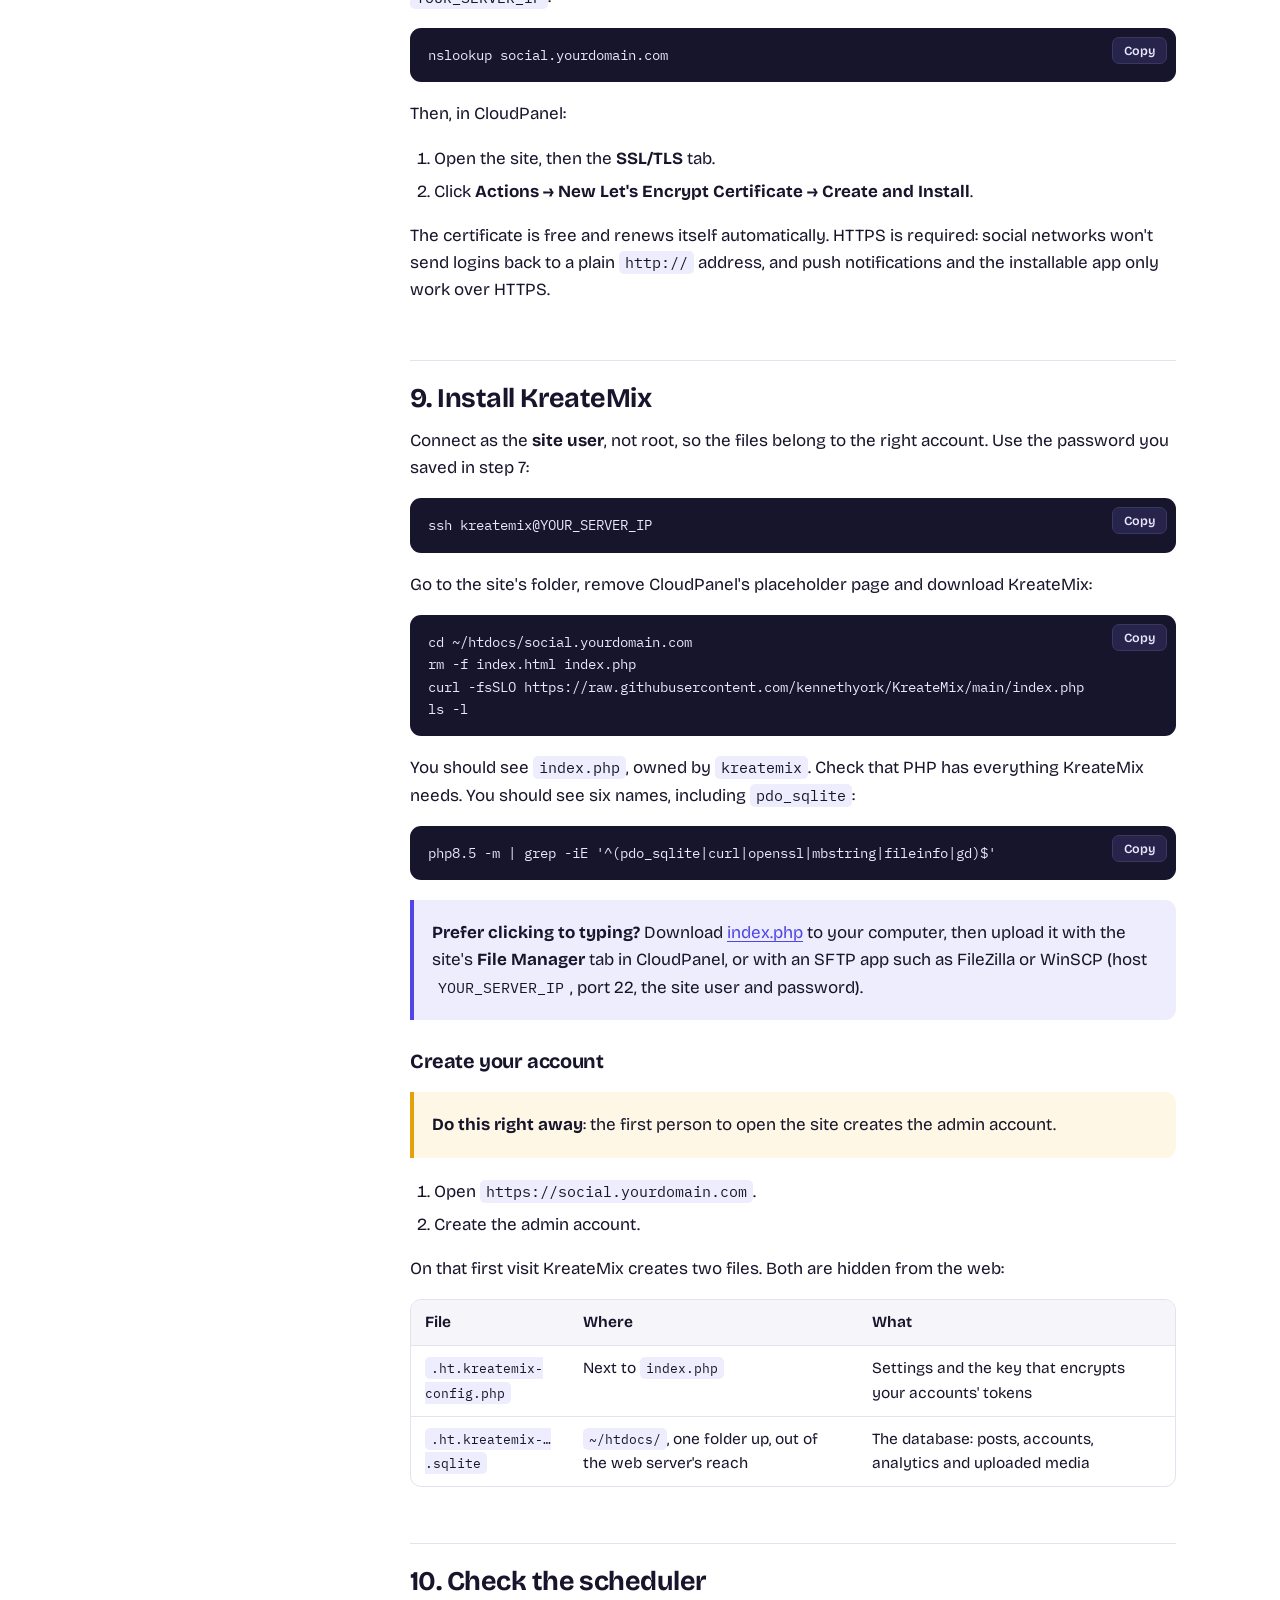
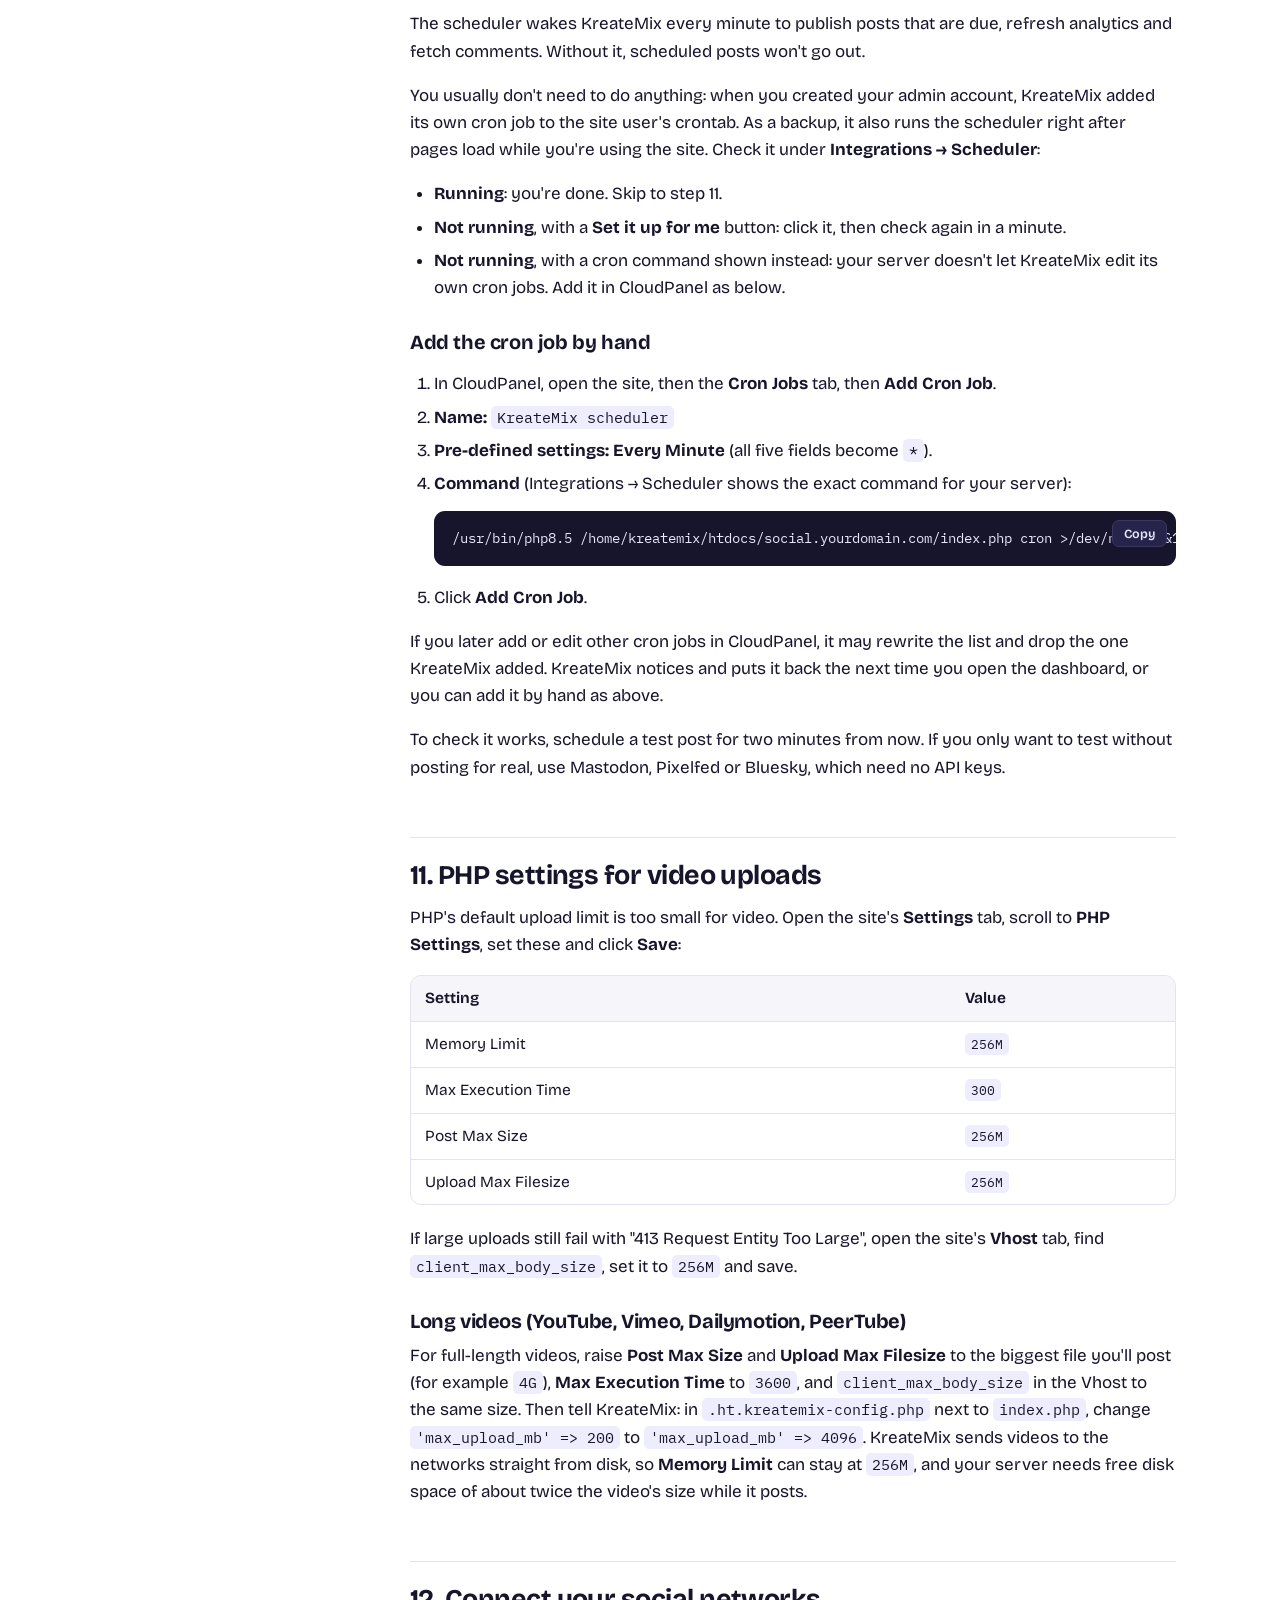
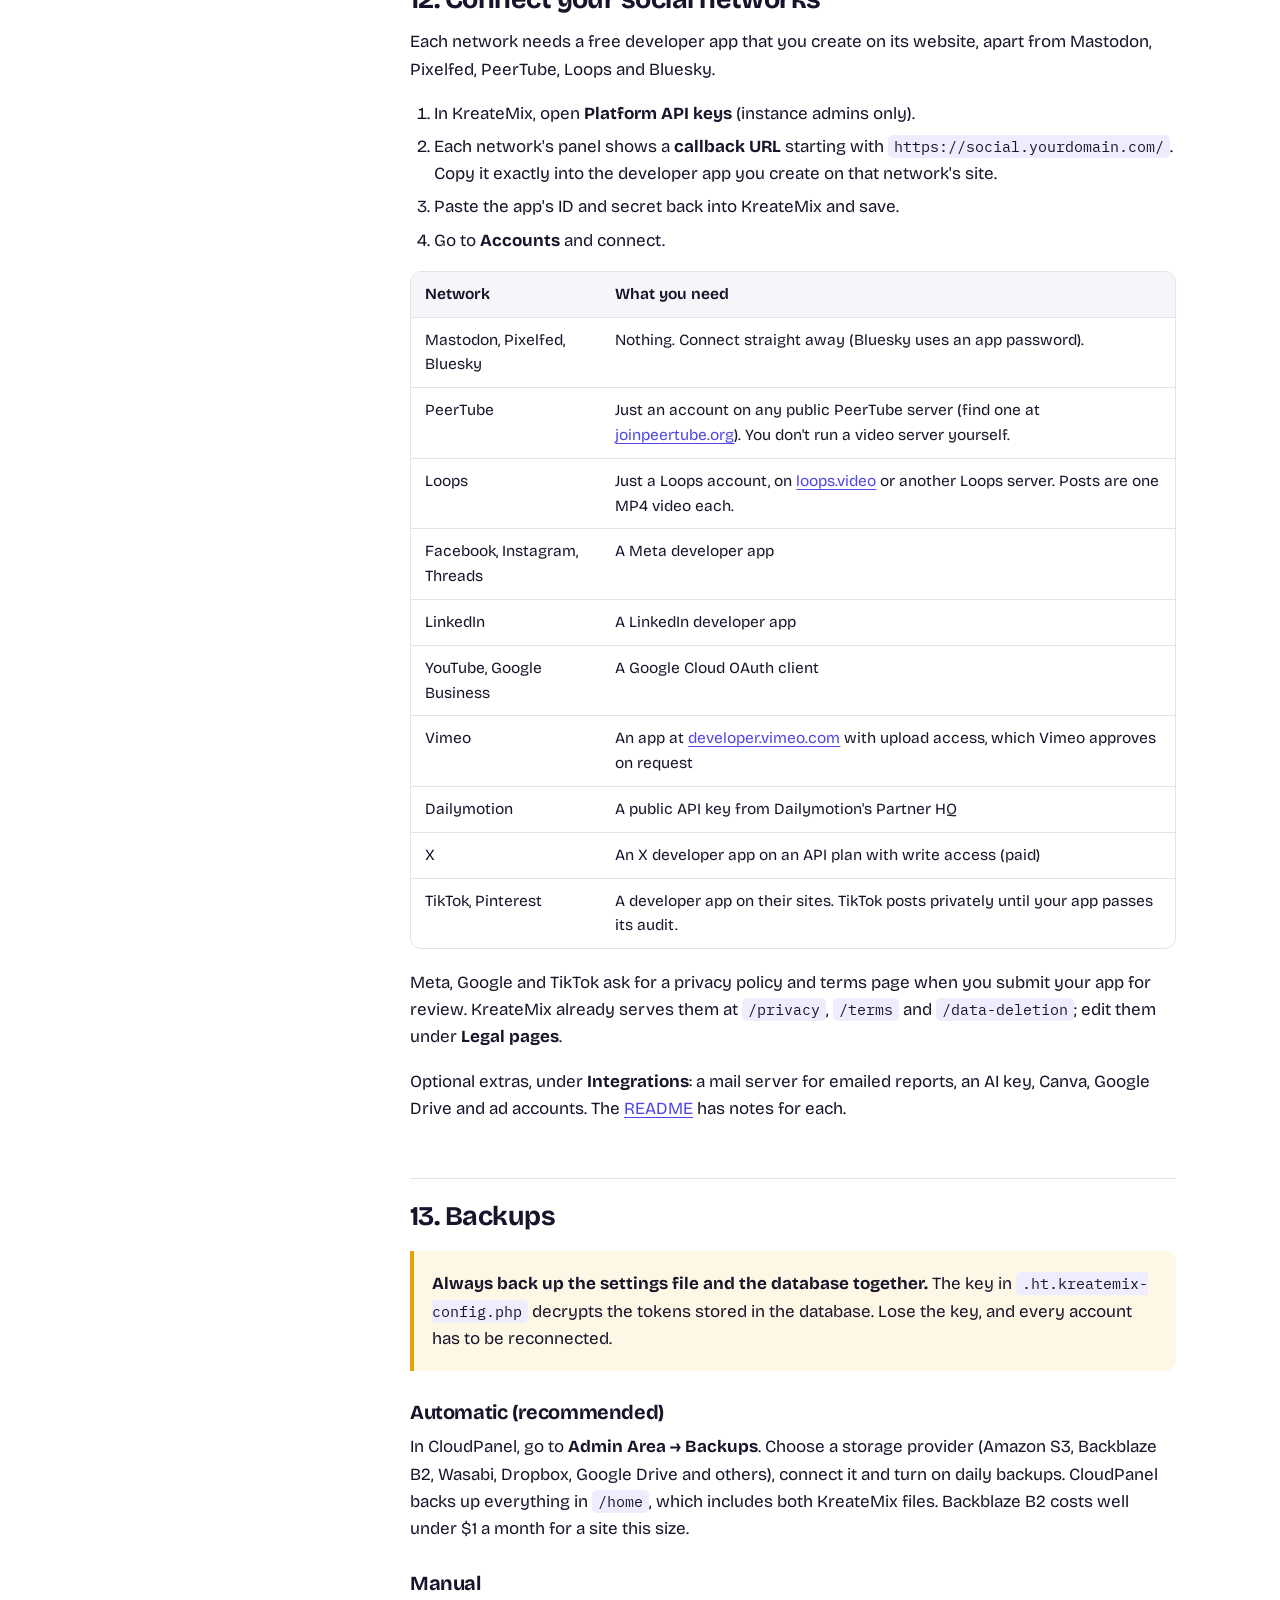
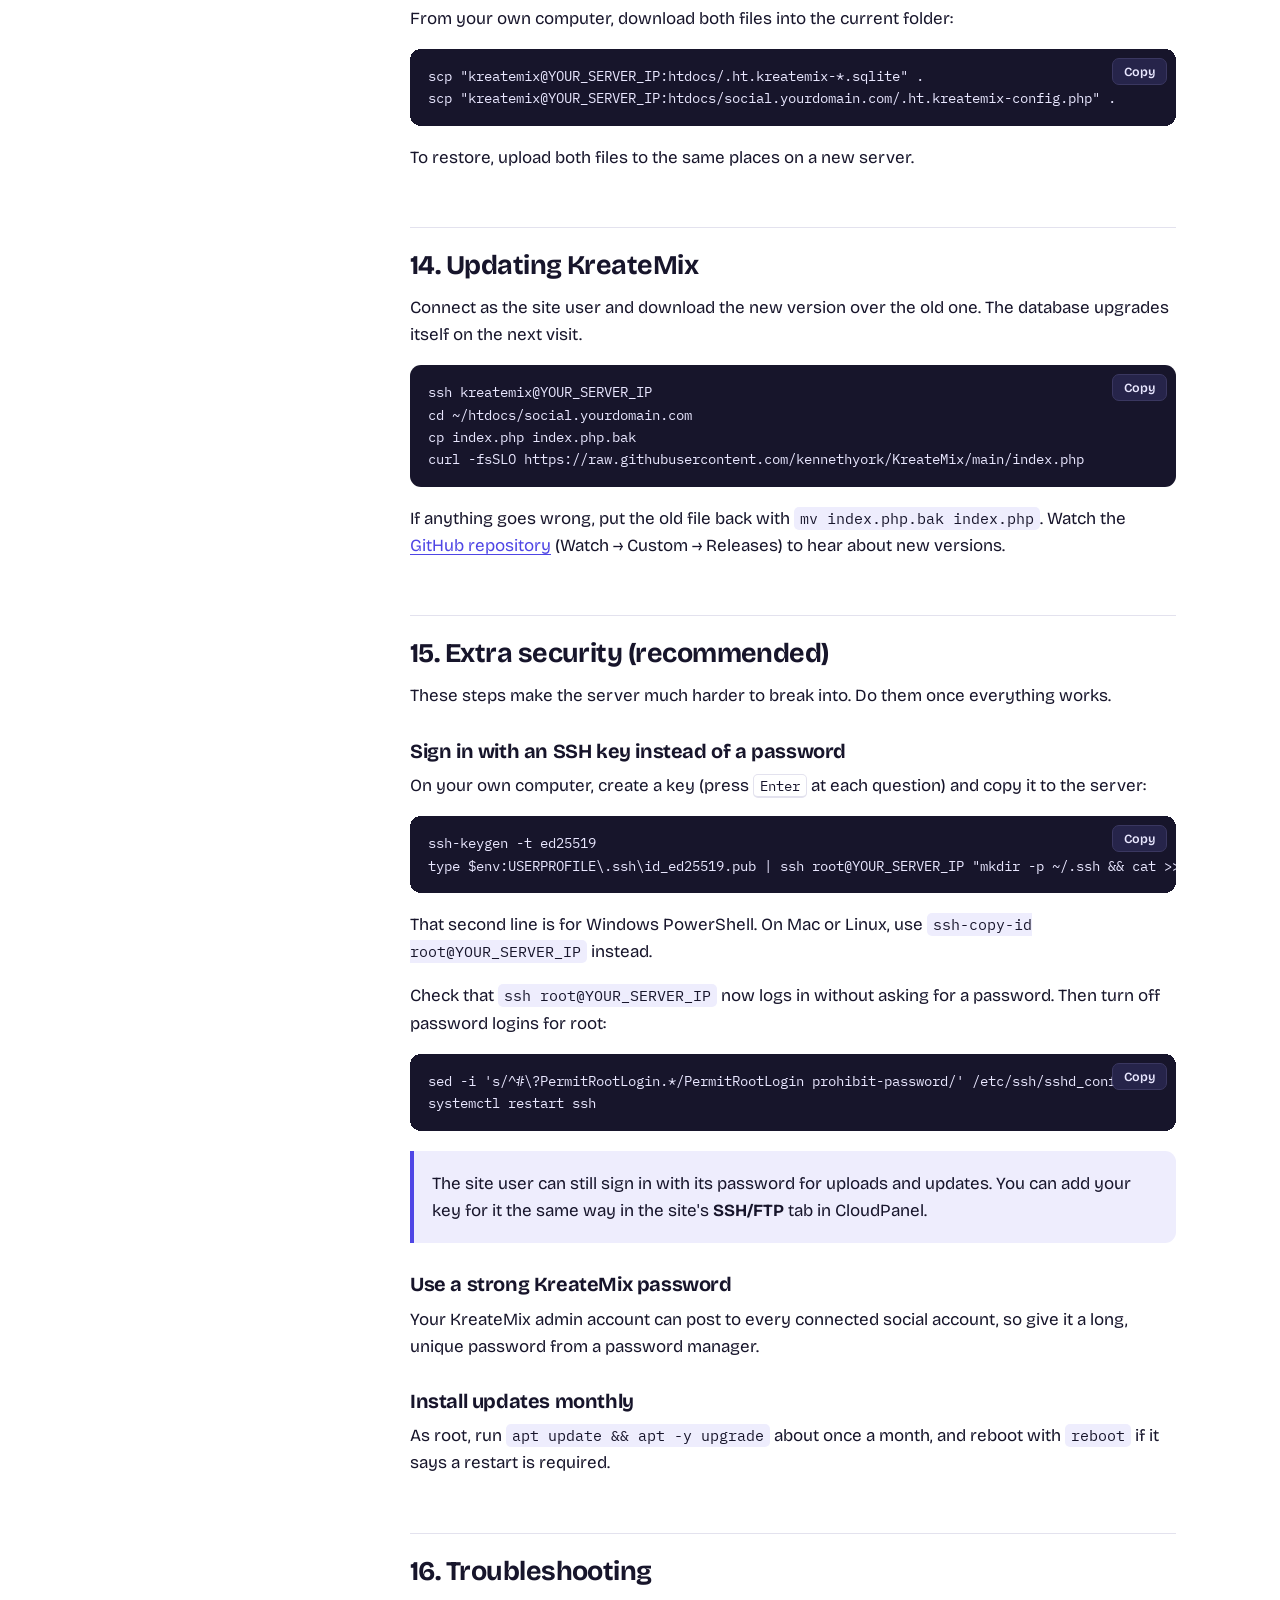
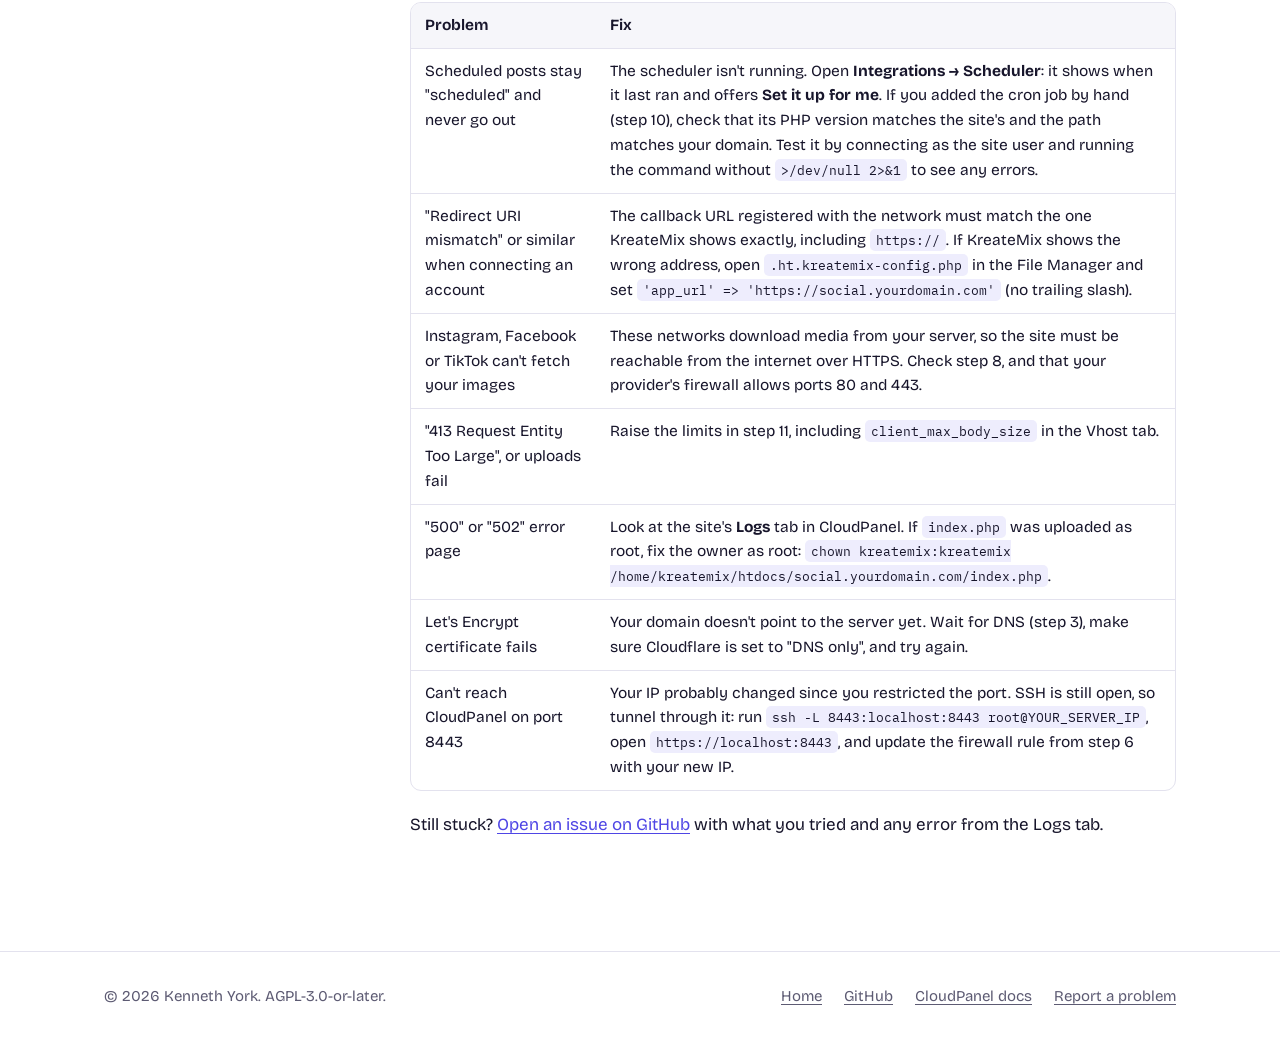
==== commit 5da17ab9: "Add Vimeo and Dailymotion for long-form video; stream big uploads - Vimeo: OAuth sign-in, tus upload" ====
--- a/docs/self-host.html
+++ b/docs/self-host.html
@@ -220,6 +220,8 @@
       <tr><td>Upload Max Filesize</td><td><code>256M</code></td></tr>
     </table></div>
     <p>If large uploads still fail with "413 Request Entity Too Large", open the site's <strong>Vhost</strong> tab, find <code>client_max_body_size</code>, set it to <code>256M</code> and save.</p>
+    <h3>Long videos (YouTube, Vimeo, Dailymotion, PeerTube)</h3>
+    <p>For full-length videos, raise <strong>Post Max Size</strong> and <strong>Upload Max Filesize</strong> to the biggest file you'll post (for example <code>4G</code>), <strong>Max Execution Time</strong> to <code>3600</code>, and <code>client_max_body_size</code> in the Vhost to the same size. Then tell KreateMix: in <code>.ht.kreatemix-config.php</code> next to <code>index.php</code>, change <code>'max_upload_mb' =&gt; 200</code> to <code>'max_upload_mb' =&gt; 4096</code>. KreateMix sends videos to the networks straight from disk, so <strong>Memory Limit</strong> can stay at <code>256M</code>, and your server needs free disk space of about twice the video's size while it posts.</p>
 
     <h2 id="platforms">12. Connect your social networks</h2>
     <p>Each network needs a free developer app that you create on its website, apart from Mastodon, Pixelfed, PeerTube, Loops and Bluesky.</p>
@@ -237,6 +239,8 @@
       <tr><td>Facebook, Instagram, Threads</td><td>A Meta developer app</td></tr>
       <tr><td>LinkedIn</td><td>A LinkedIn developer app</td></tr>
       <tr><td>YouTube, Google Business</td><td>A Google Cloud OAuth client</td></tr>
+      <tr><td>Vimeo</td><td>An app at <a href="https://developer.vimeo.com/apps">developer.vimeo.com</a> with upload access, which Vimeo approves on request</td></tr>
+      <tr><td>Dailymotion</td><td>A public API key from Dailymotion's Partner HQ</td></tr>
       <tr><td>X</td><td>An X developer app on an API plan with write access (paid)</td></tr>
       <tr><td>TikTok, Pinterest</td><td>A developer app on their sites. TikTok posts privately until your app passes its audit.</td></tr>
     </table></div>
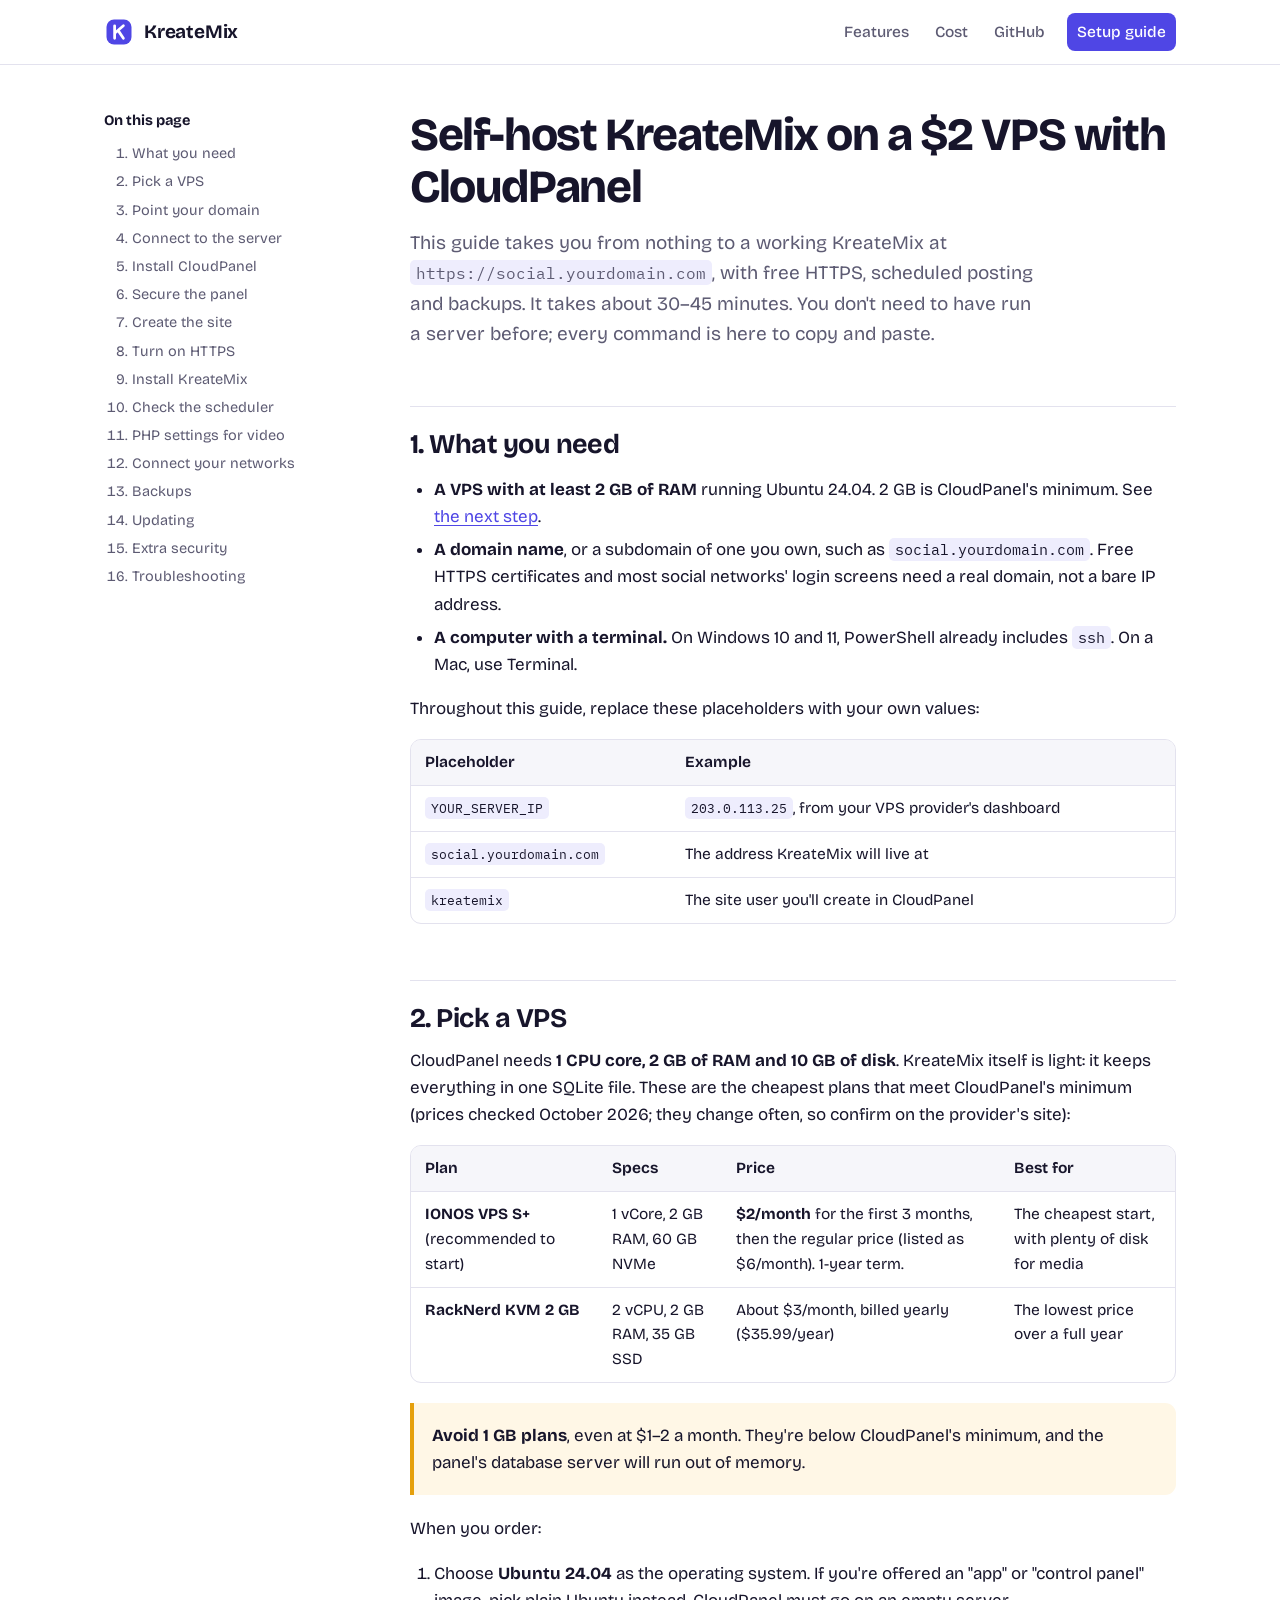
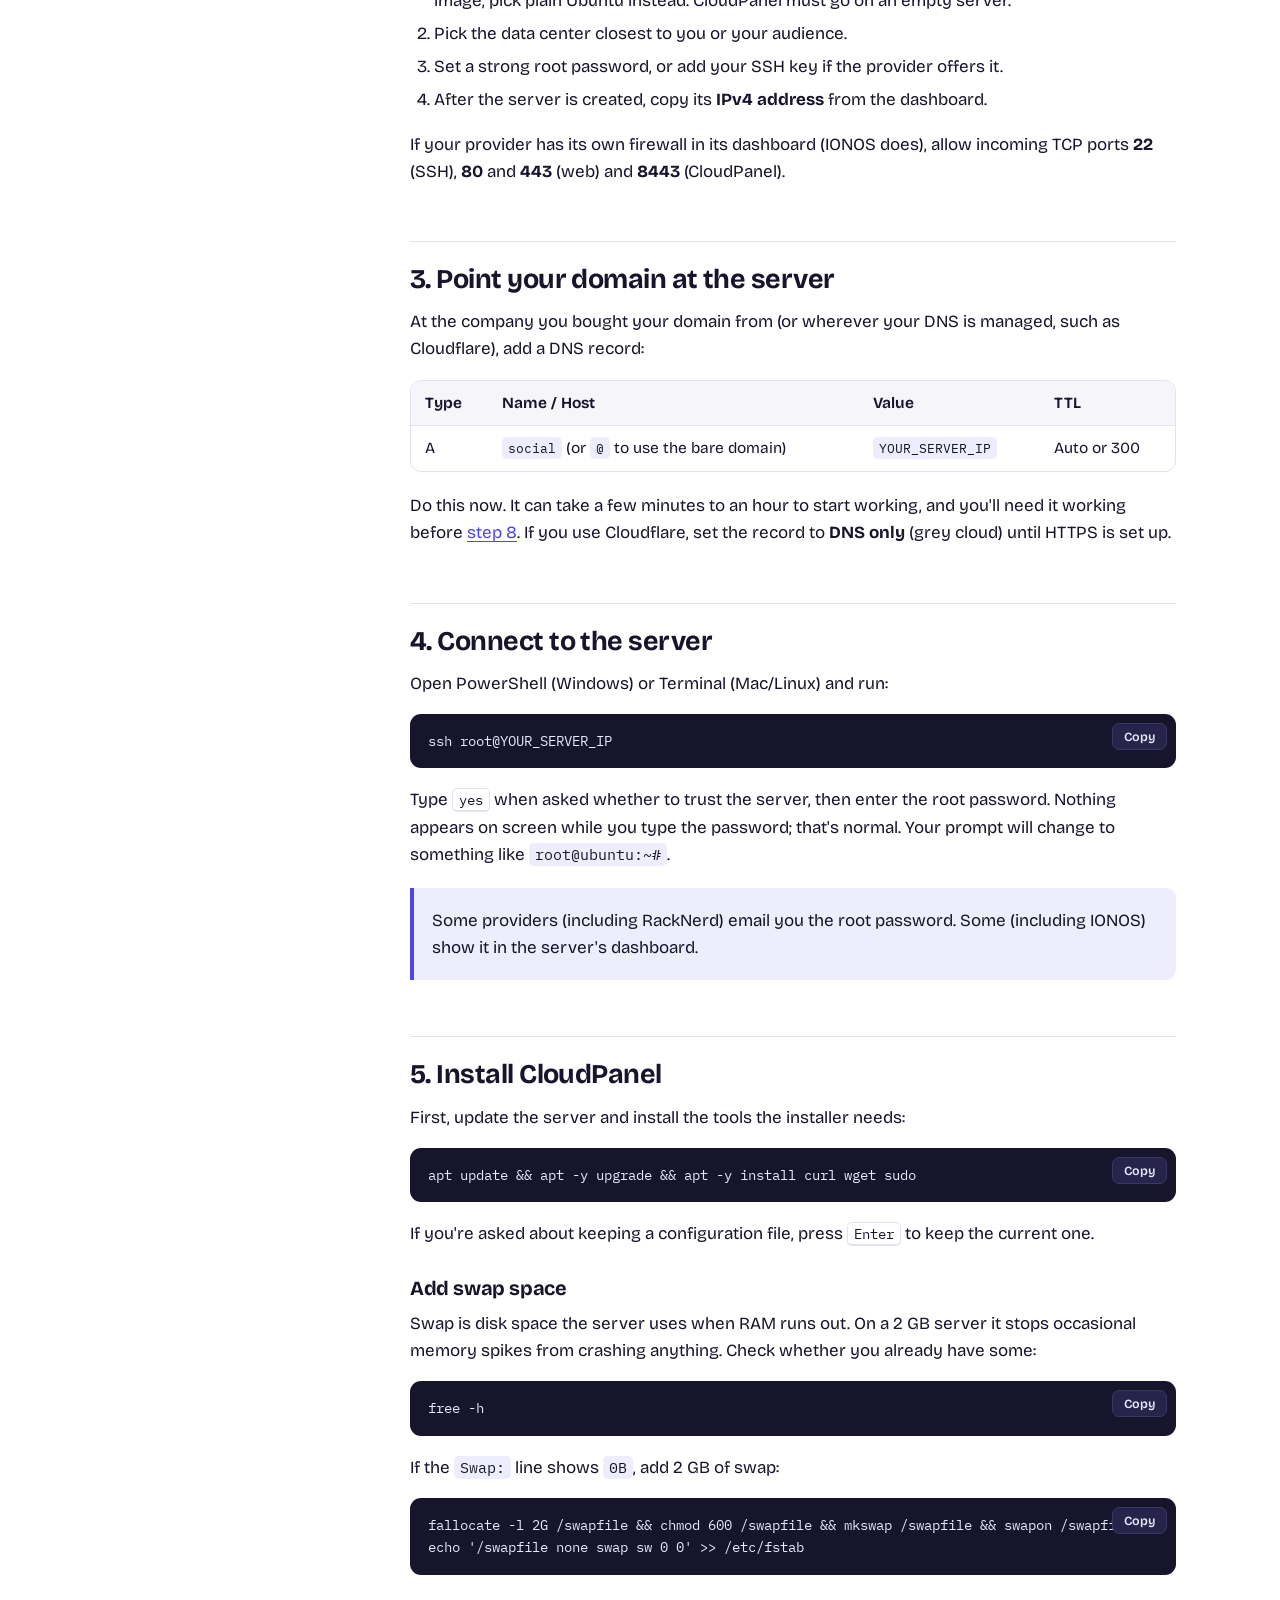
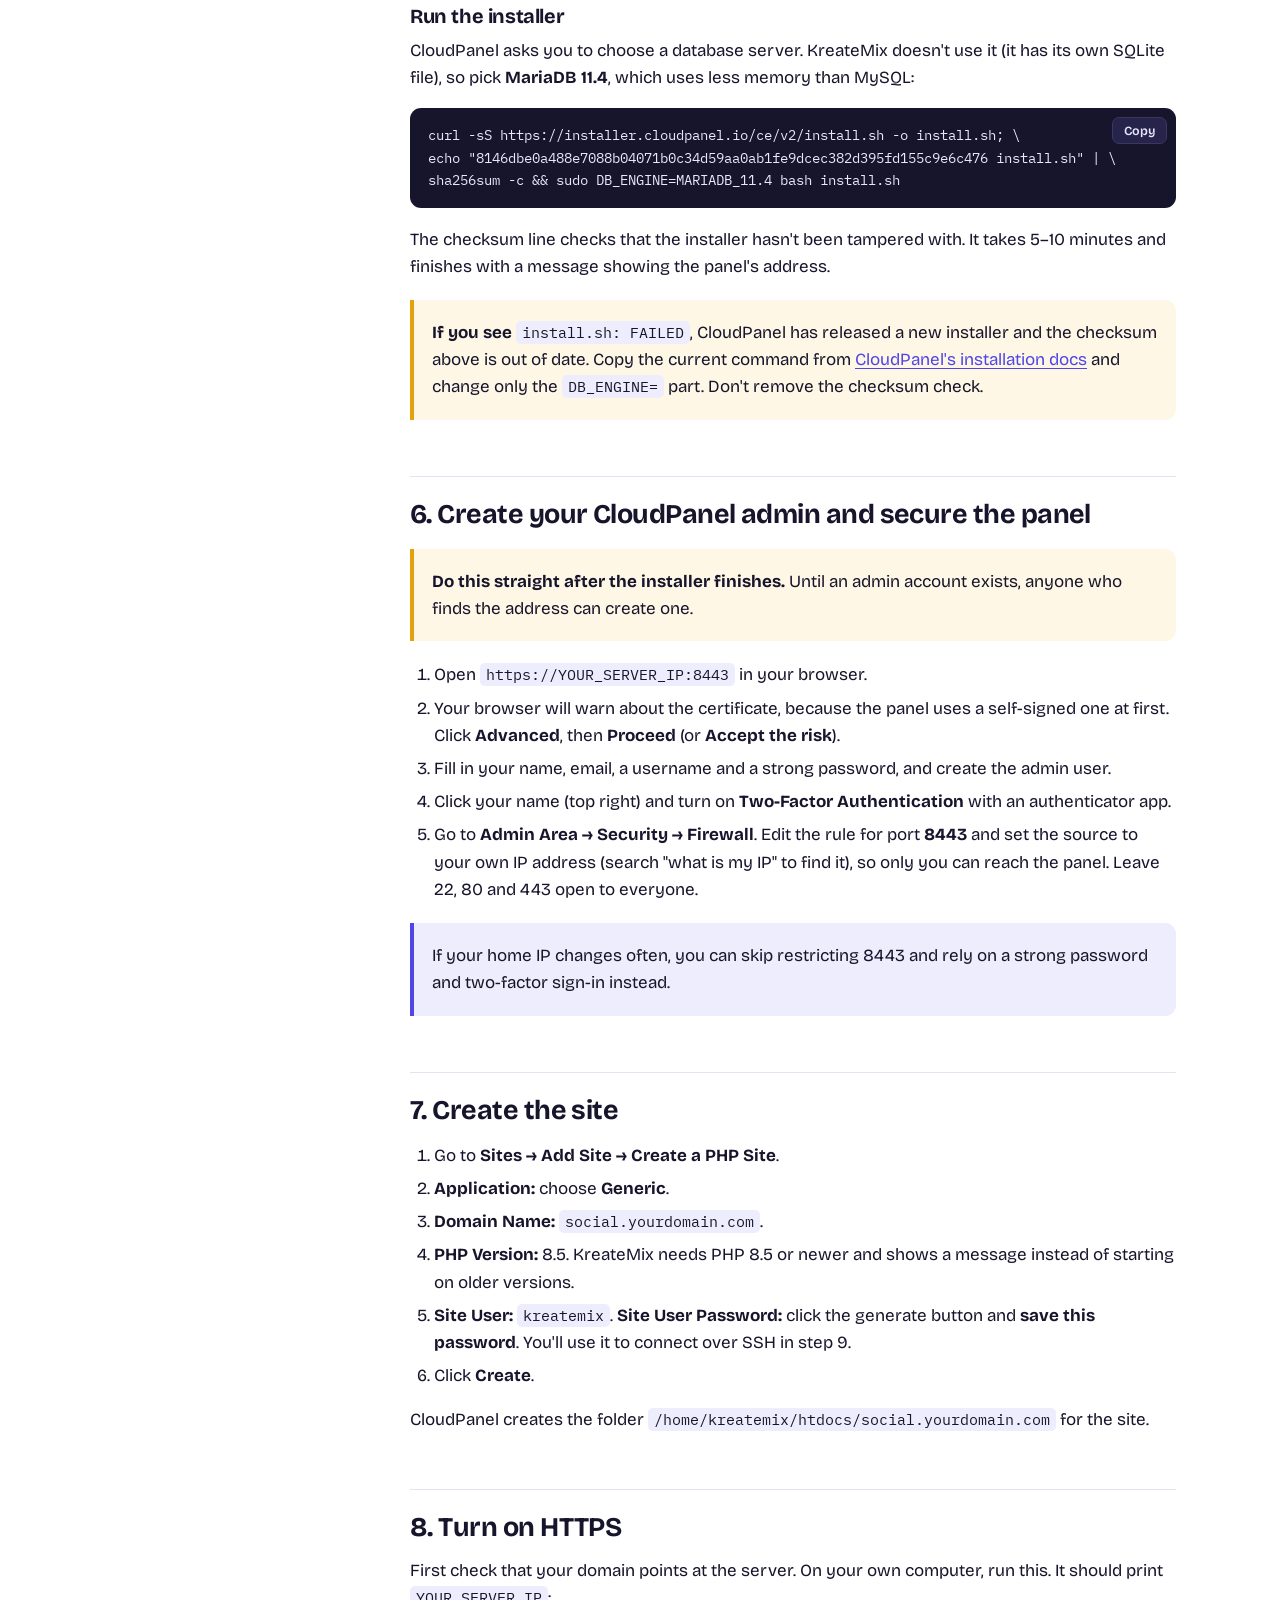
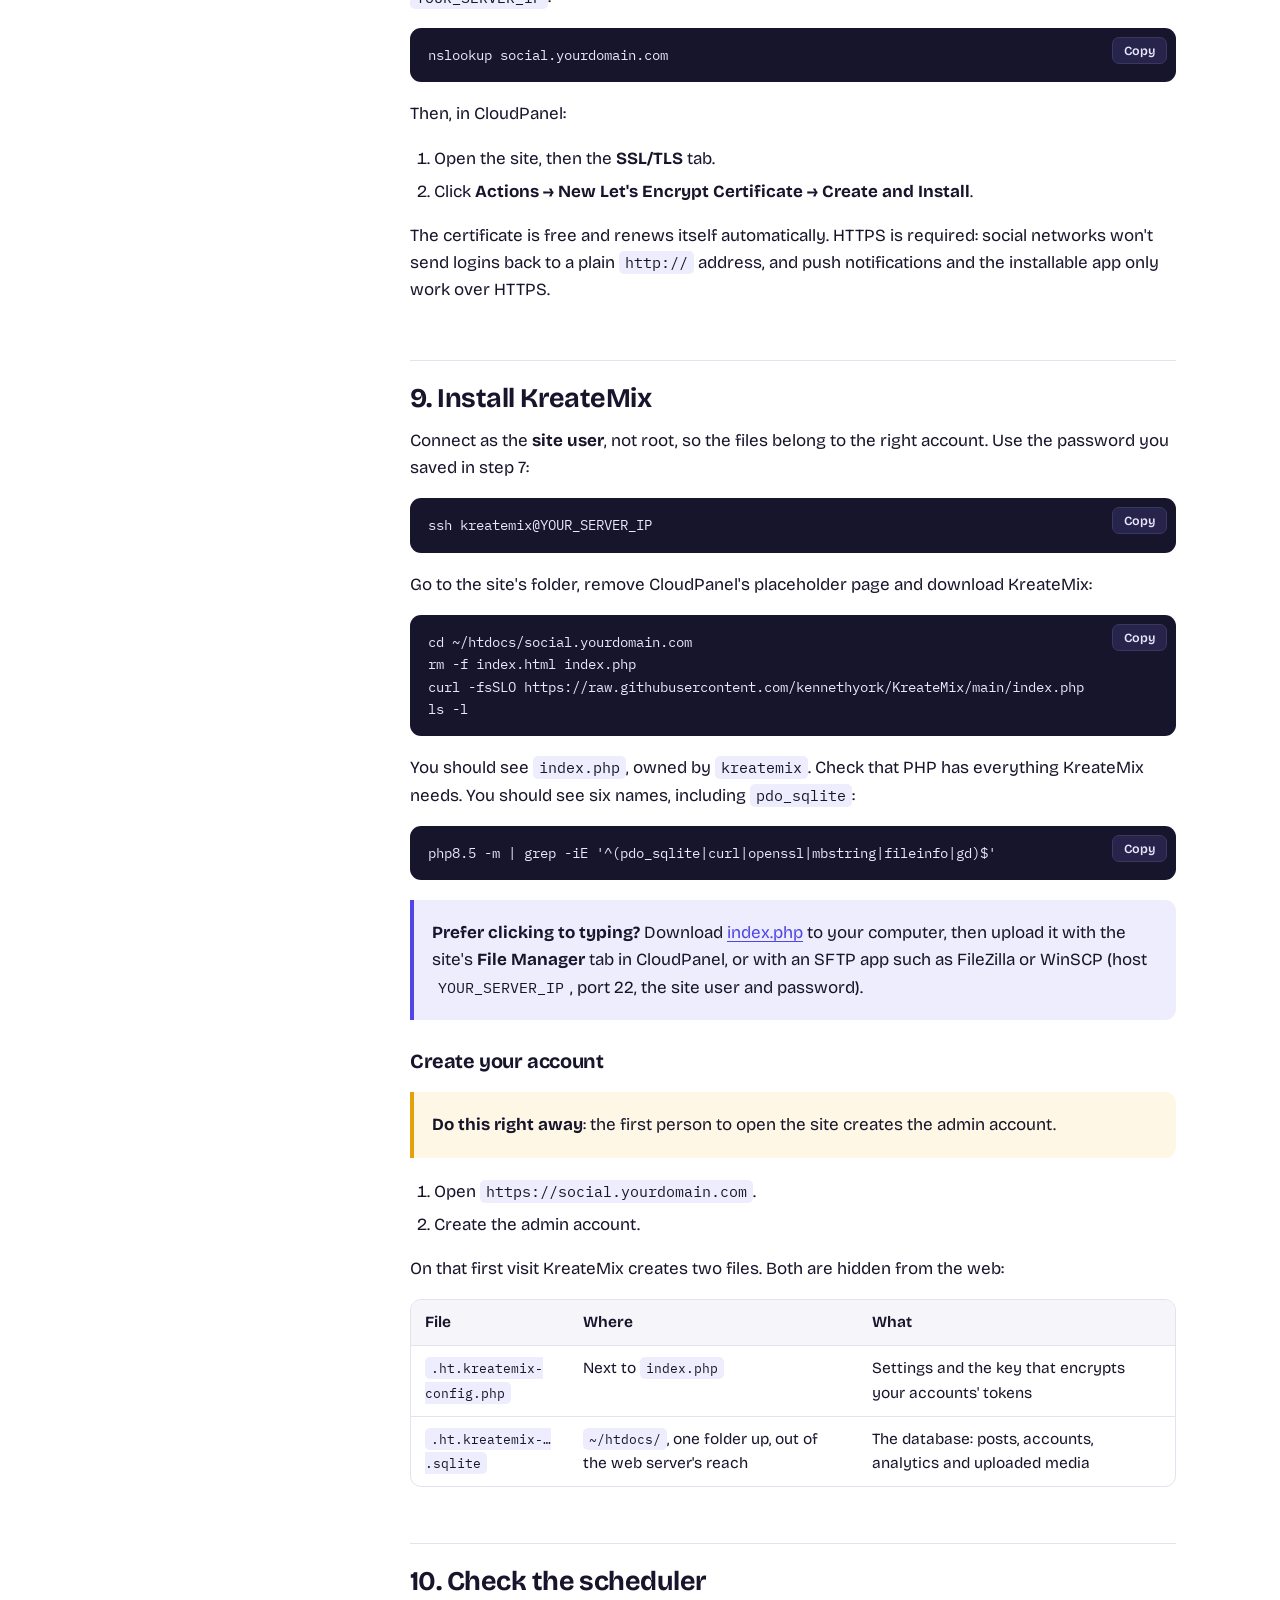
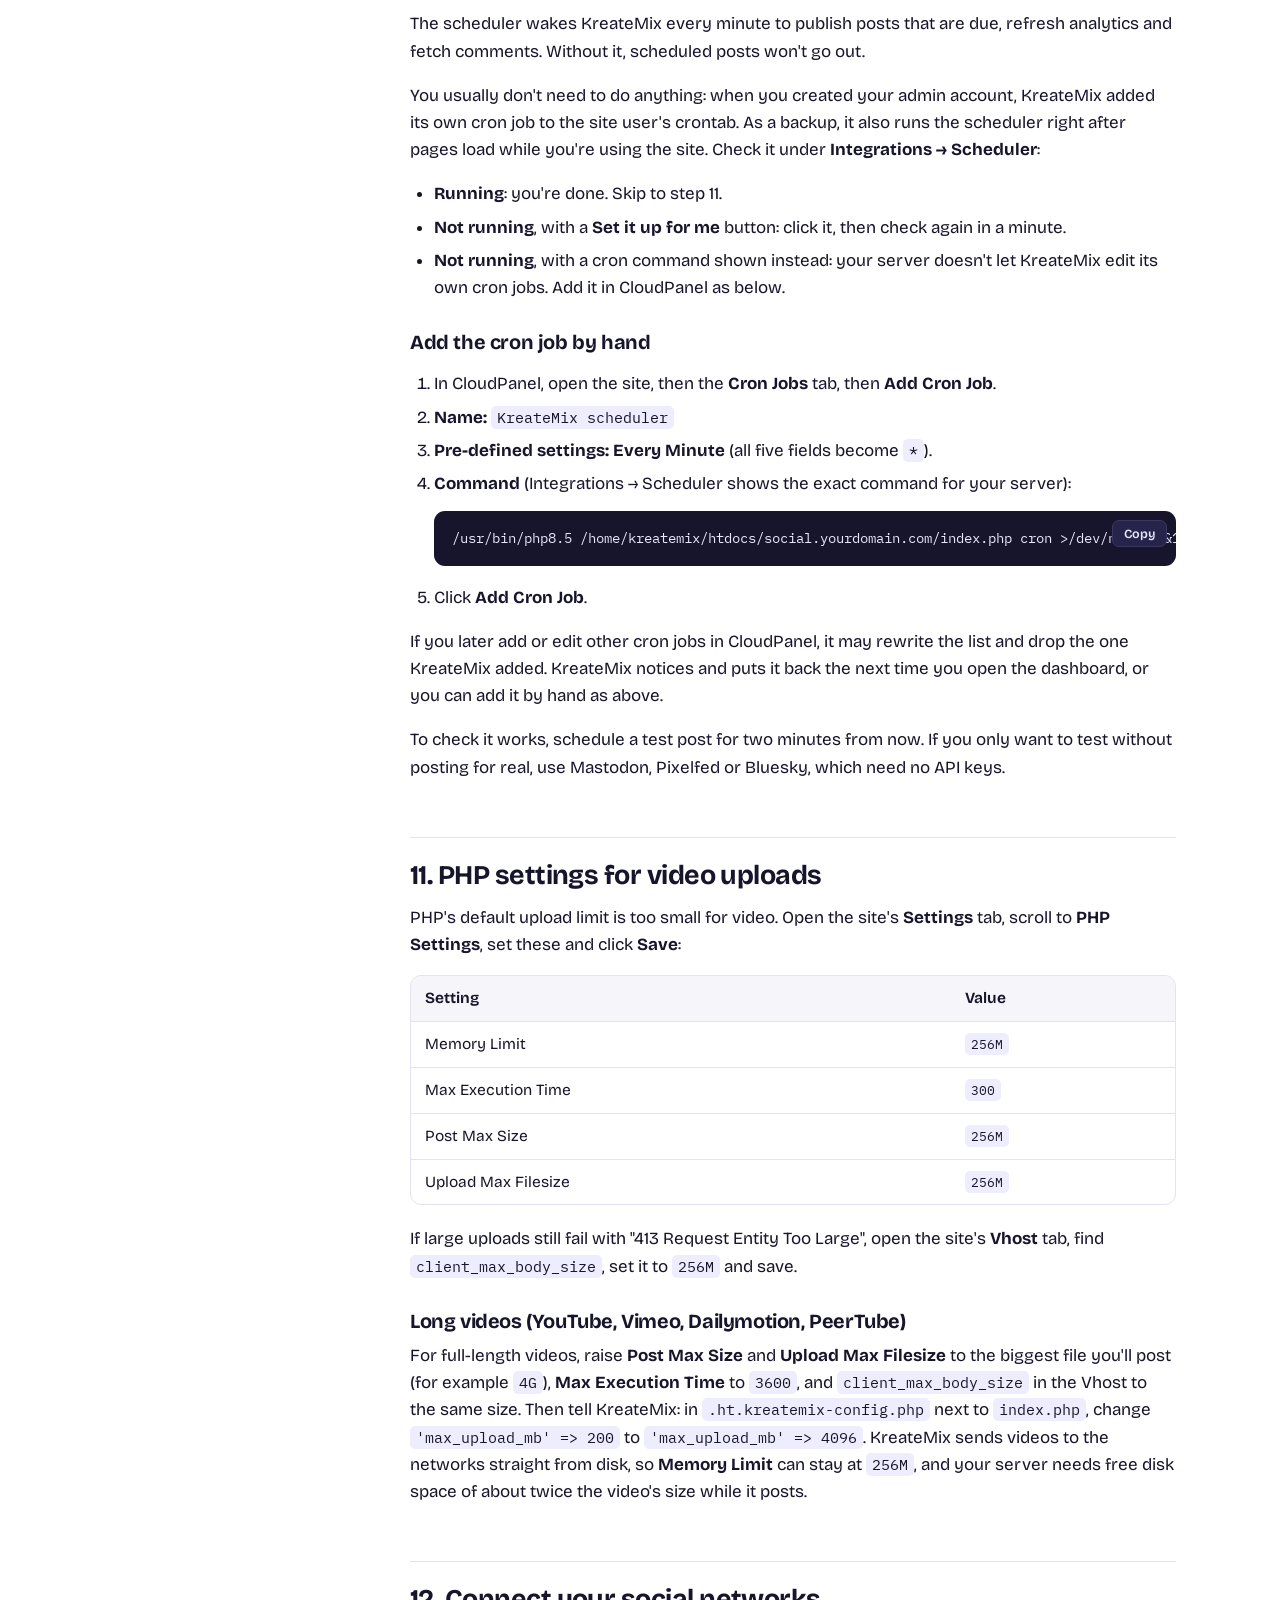
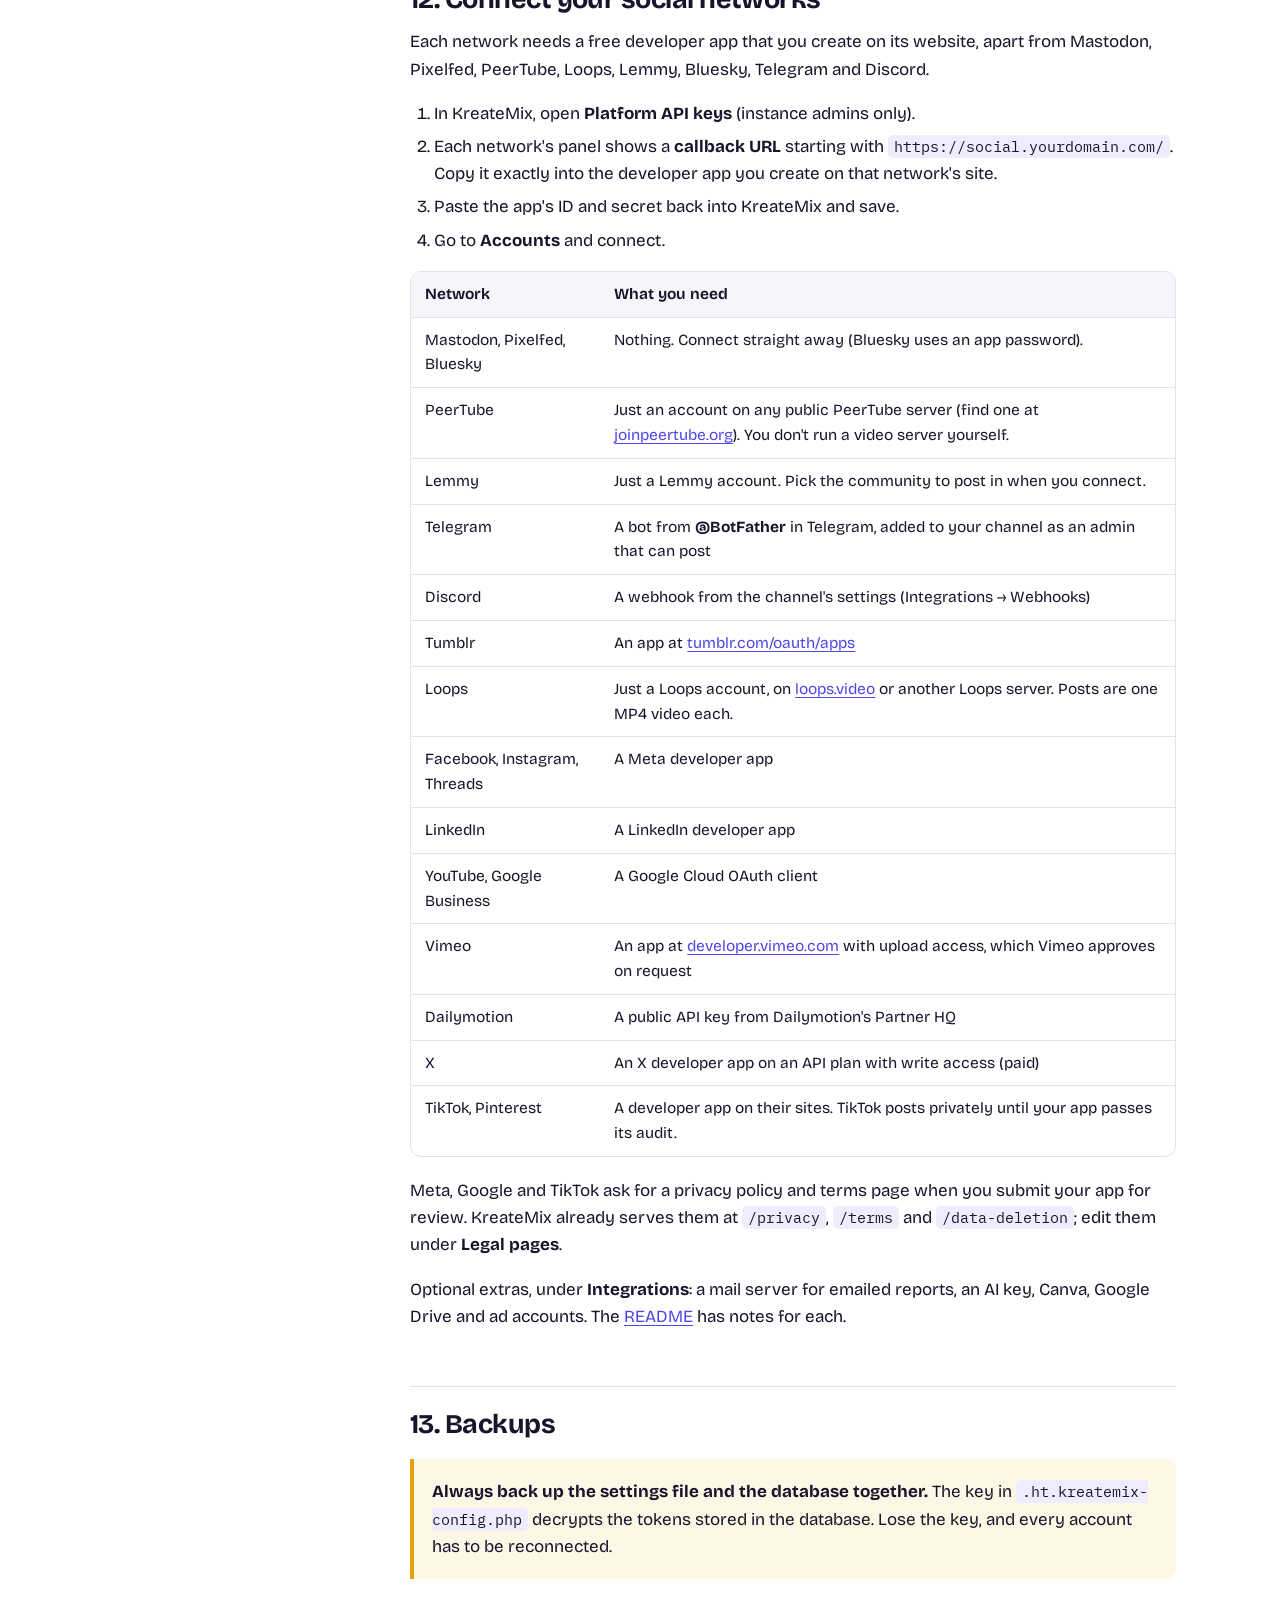
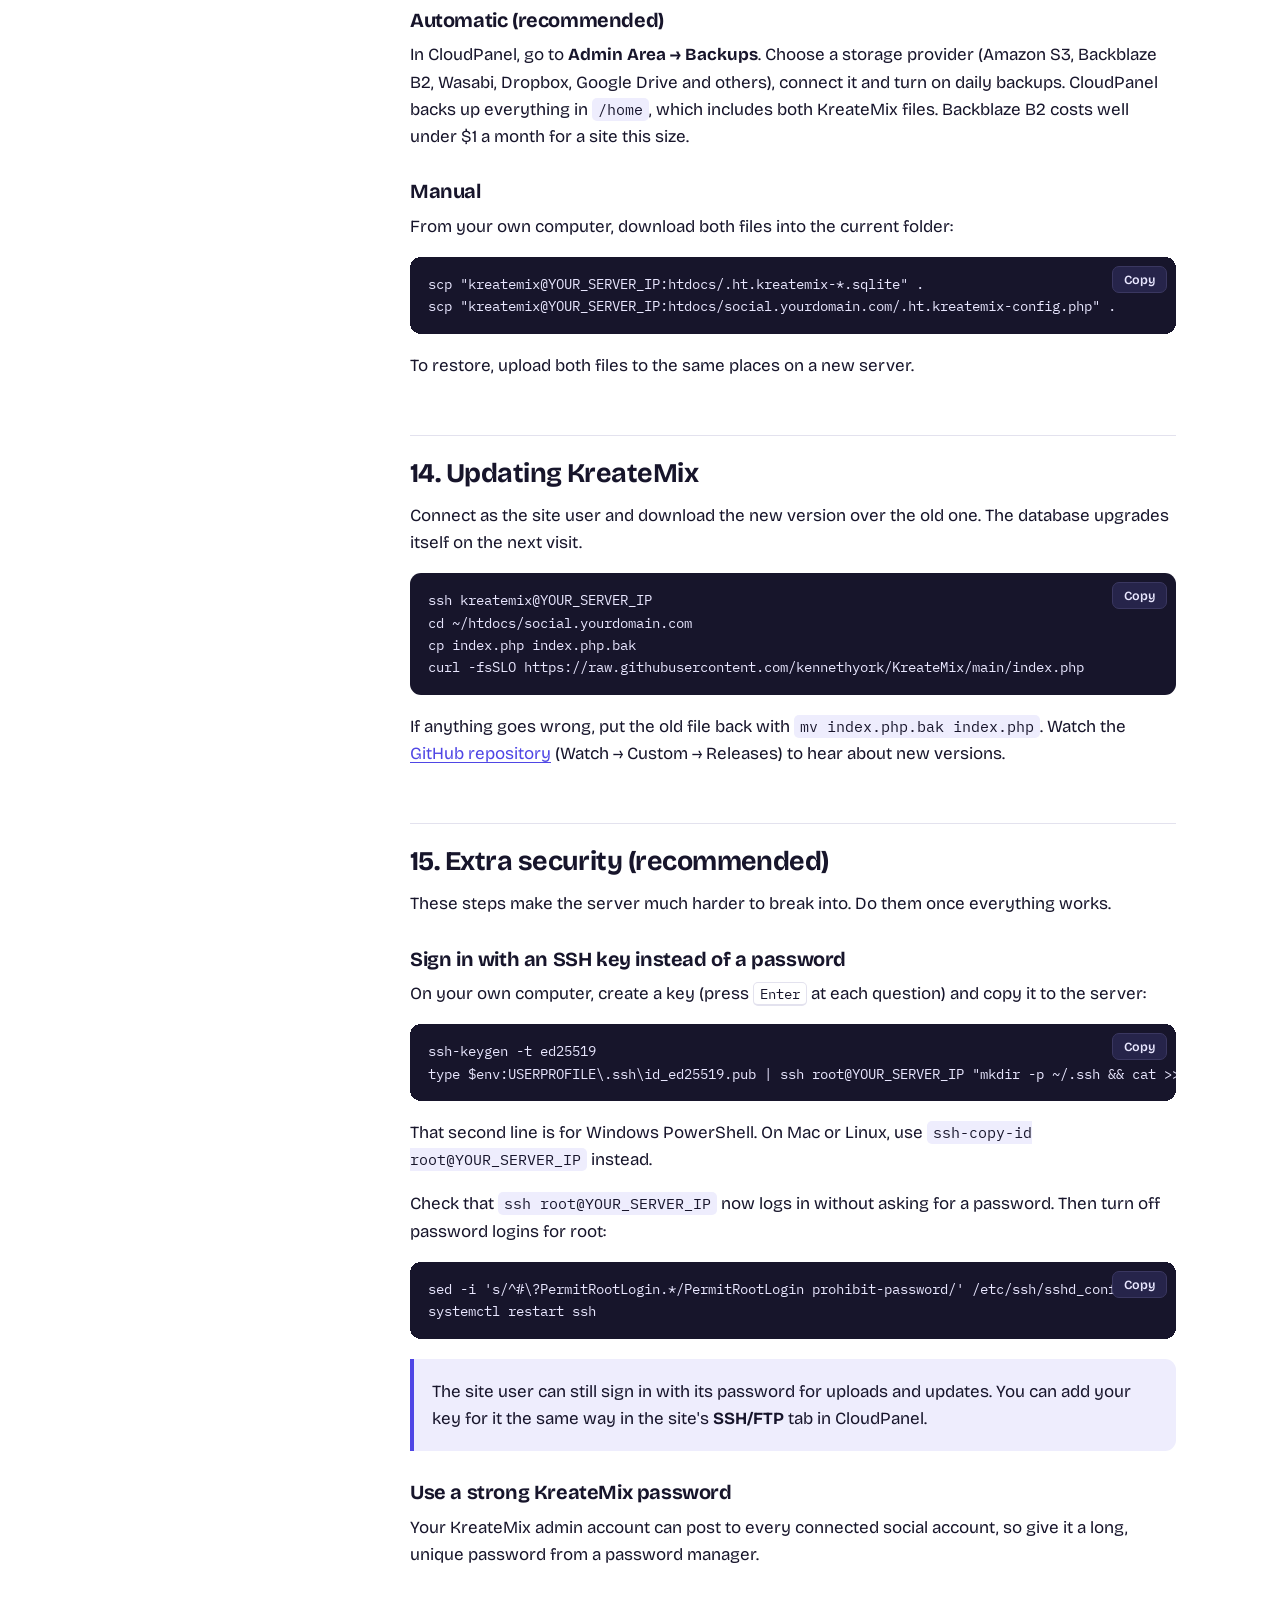
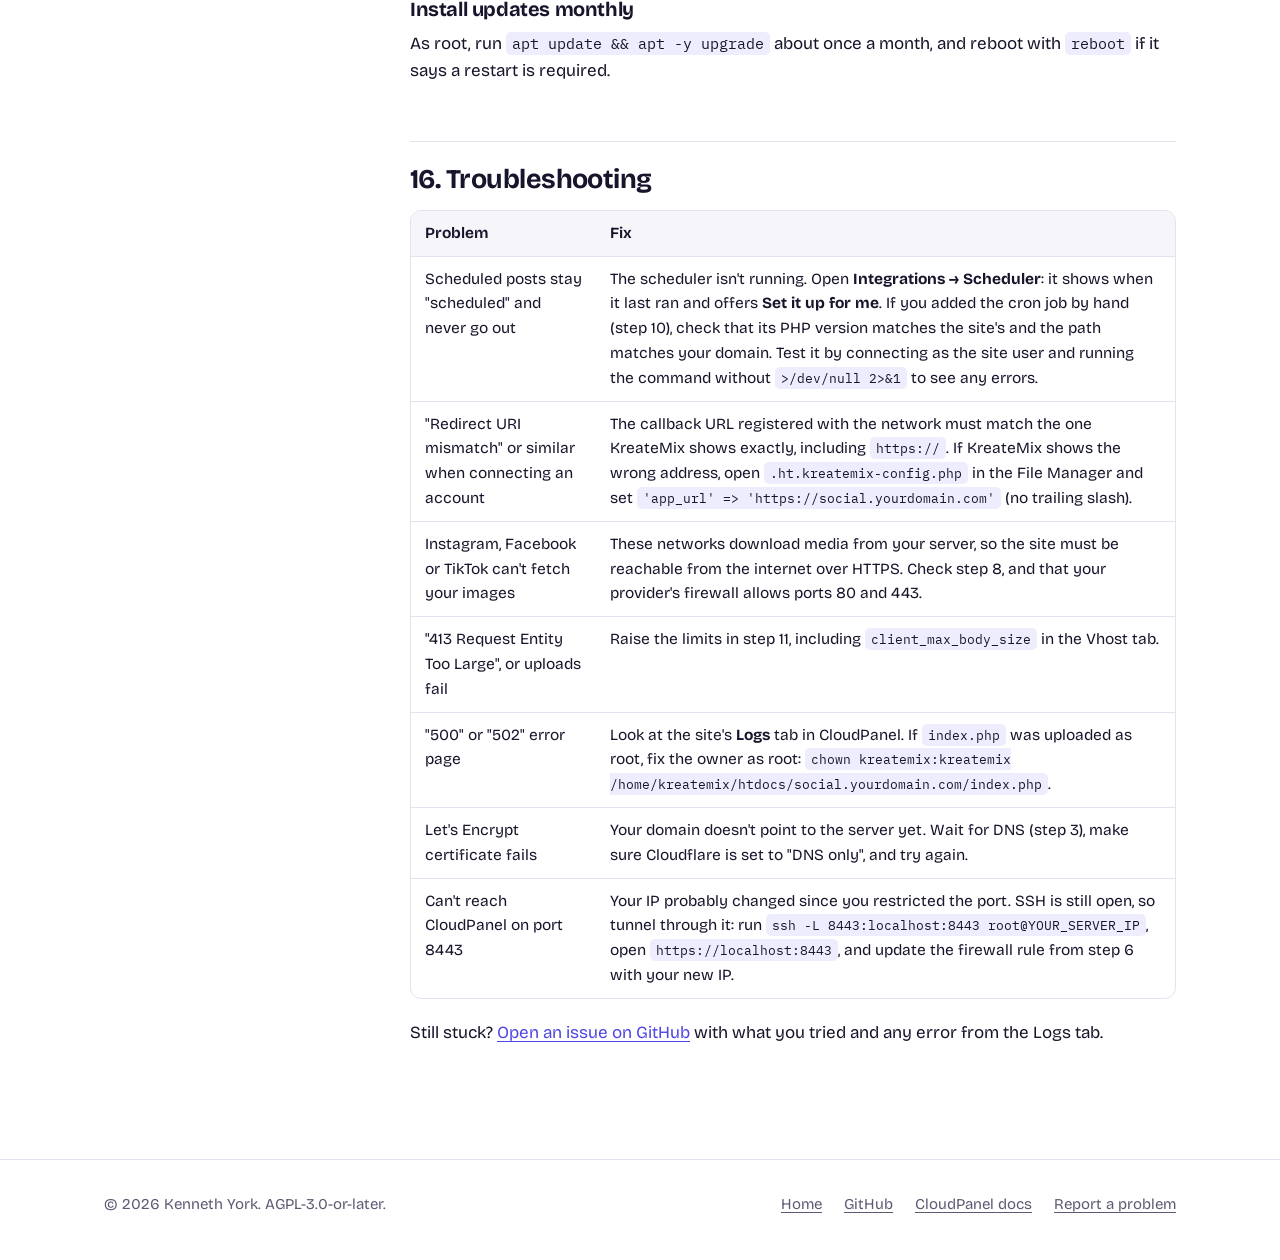
==== commit dfd3d97c: "Add Lemmy, Tumblr, Telegram and Discord - Lemmy: sign in on any Lemmy server and post into a communi" ====
--- a/docs/self-host.html
+++ b/docs/self-host.html
@@ -224,7 +224,7 @@
     <p>For full-length videos, raise <strong>Post Max Size</strong> and <strong>Upload Max Filesize</strong> to the biggest file you'll post (for example <code>4G</code>), <strong>Max Execution Time</strong> to <code>3600</code>, and <code>client_max_body_size</code> in the Vhost to the same size. Then tell KreateMix: in <code>.ht.kreatemix-config.php</code> next to <code>index.php</code>, change <code>'max_upload_mb' =&gt; 200</code> to <code>'max_upload_mb' =&gt; 4096</code>. KreateMix sends videos to the networks straight from disk, so <strong>Memory Limit</strong> can stay at <code>256M</code>, and your server needs free disk space of about twice the video's size while it posts.</p>
 
     <h2 id="platforms">12. Connect your social networks</h2>
-    <p>Each network needs a free developer app that you create on its website, apart from Mastodon, Pixelfed, PeerTube, Loops and Bluesky.</p>
+    <p>Each network needs a free developer app that you create on its website, apart from Mastodon, Pixelfed, PeerTube, Loops, Lemmy, Bluesky, Telegram and Discord.</p>
     <ol>
       <li>In KreateMix, open <strong>Platform API keys</strong> (instance admins only).</li>
       <li>Each network's panel shows a <strong>callback URL</strong> starting with <code>https://social.yourdomain.com/</code>. Copy it exactly into the developer app you create on that network's site.</li>
@@ -235,6 +235,10 @@
       <tr><th>Network</th><th>What you need</th></tr>
       <tr><td>Mastodon, Pixelfed, Bluesky</td><td>Nothing. Connect straight away (Bluesky uses an app password).</td></tr>
       <tr><td>PeerTube</td><td>Just an account on any public PeerTube server (find one at <a href="https://joinpeertube.org/browse-content">joinpeertube.org</a>). You don't run a video server yourself.</td></tr>
+      <tr><td>Lemmy</td><td>Just a Lemmy account. Pick the community to post in when you connect.</td></tr>
+      <tr><td>Telegram</td><td>A bot from <strong>@BotFather</strong> in Telegram, added to your channel as an admin that can post</td></tr>
+      <tr><td>Discord</td><td>A webhook from the channel's settings (Integrations → Webhooks)</td></tr>
+      <tr><td>Tumblr</td><td>An app at <a href="https://www.tumblr.com/oauth/apps">tumblr.com/oauth/apps</a></td></tr>
       <tr><td>Loops</td><td>Just a Loops account, on <a href="https://loops.video">loops.video</a> or another Loops server. Posts are one MP4 video each.</td></tr>
       <tr><td>Facebook, Instagram, Threads</td><td>A Meta developer app</td></tr>
       <tr><td>LinkedIn</td><td>A LinkedIn developer app</td></tr>
